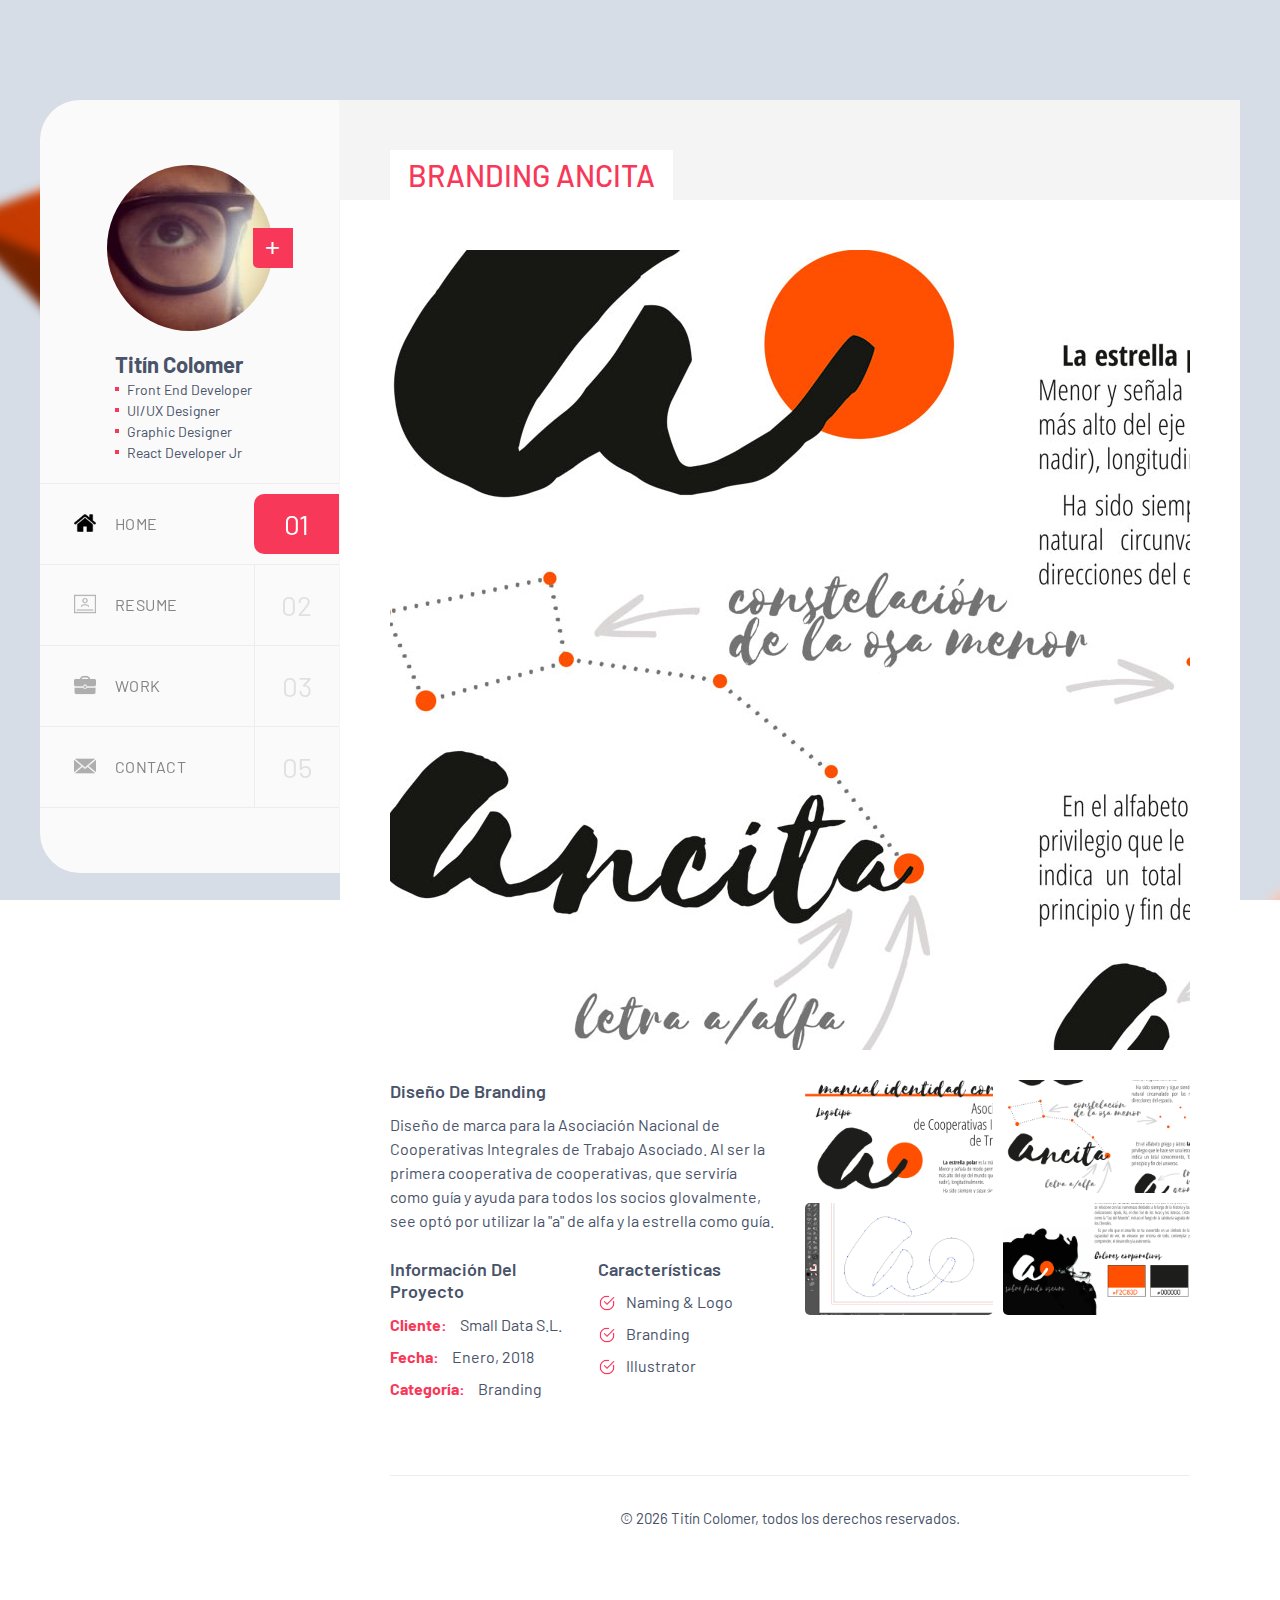
==== work-branding-ancita.html @ 467946c7 "nuevos trabajos con imagnes y su ficha" ====
<!DOCTYPE html>
<html lang="es">
<head>
<meta charset="utf-8">
<title>Titín Colomer - Branding Ancita</title>
<!-- Stylesheets -->
<link href="css/bootstrap.css" rel="stylesheet">
<link href="css/style.css" rel="stylesheet">
<link rel="shortcut icon" href="images/favicon.png" type="image/x-icon">
<link rel="icon" href="images/favicon.png" type="image/x-icon">
<!-- Responsive -->
<meta http-equiv="X-UA-Compatible" content="IE=edge">
<meta name="viewport" content="width=device-width, initial-scale=1.0, maximum-scale=1.0, user-scalable=0">
<link href="css/responsive.css" rel="stylesheet">
</head>

<body>

<div class="body-bg" style="background-image: url(images/background/body-bg.png);"></div>

<div class="page-wrapper">
  
    <!-- Preloader -->
    <div class="preloader"><div class="icon"></div></div>
  
   
    <!-- Site Container-->
    <div class="site-container">

        

        <div class="auto-container">
            <div class="mobile-header">
                <div class="inner">
                    <div class="logo-side">
                        <div class="image-box">
                            <div class="image"><img src="images/resource/titin-colomer.jpg" alt=""></div>
                        </div>
                        <div class="info">
                            <div class="name">Titín Colomer</div>
                            <div class="designation">Front end Developer</div>
                            <div class="designation">UI/UX Designer</div>
                            <div class="designation">Graphic Designer</div>
                            <div class="designation">React Developer Jr</div>
                        </div>
                    </div>
                    <div class="social-links">
                        <div class="social-btn"><i class="icon">+</i></div>
                        <ul class="links clearfix">
                            <li><a href="#"><span class="fab fa-facebook-square"></span></a></li>
                            <li><a href="#"><span class="fab fa-instagram"></span></a></li>
                            <li><a href="#"><span class="fab fa-twitter-square"></span></a></li>
                            <li><a href="#"><span class="fab fa-linkedin"></span></a></li>
                        </ul>
                    </div>
                    <div class="nav-toggler"><img src="images/icons/menu-icon.png" alt=""></div>
                </div>
            </div>
            <div class="site-content-container row clearfix">
                <!--Left Bar-->
                <div class="left-bar sticky-top col-xl-3 col-lg-4 col-md-12">
                    <div class="left-inner">
                        <div class="nav-toggler"><img src="images/icons/close-icon.png" alt=""></div>
                        <div class="left-upper">
                            <div class="image-box">
                                <div class="image"><img src="images/resource/titin-colomer.jpg" alt=""></div>
                                <div class="social-links">
                                    <div class="social-btn"><i class="icon">+</i></div>
                                    <ul class="links clearfix">
                                        <li><a href="#"><span class="fab fa-facebook-square"></span></a></li>
                                        <li><a href="#"><span class="fab fa-instagram"></span></a></li>
                                        <li><a href="#"><span class="fab fa-twitter-square"></span></a></li>
                                        <li><a href="#"><span class="fab fa-linkedin"></span></a></li>
                                    </ul>
                                </div>
                            </div>
                            <div class="info">
                                <div class="name">Titín Colomer</div>
                                <div class="designation"><i class="dot"></i> Front end Developer</div>
                                <div class="designation"><i class="dot"></i> UI/UX Designer</div>
                                <div class="designation"><i class="dot"></i> Graphic Designer</div>
                                <div class="designation"><i class="dot"></i> React Developer Jr</div>
                            </div>
                        </div>
                        <div class="left-lower">
                            <nav class="main-nav">
                                <ul class="navigation scroll-nav">
                                    <li class="home current"><a href="index.html#home-section">Home</a></li>
                                    <li class="resume"><a href="index.html#resume-section">Resume</a></li>
                                    <li class="work"><a href="index.html#work-section">Work</a></li>
                                   <!--<li class="stories"><a href="#stories-section">Stories</a></li>--> 
                                    <li class="contact"><a href="index.html#contact-section">Contact</a></li>
                                </ul>
                            </nav>
                        </div>
                    </div>
                </div>
                <!--Right Content-->
                <div class="right-content col-xl-9 col-lg-8 col-md-12">
                    <div class="right-inner">
                        <div class="page-title"><h1><span>Branding Ancita</span></h1></div>

                        <div class="content-container">
                            <div class="work-content">
                                
                                <div class="project-detail">
                                    <div class="big-image">
                                        <div class="image"><a href="images/resource/branding-ancita-0.jpg" class="lightbox-image" data-fancybox="gallery"><img src="images/resource/branding-ancita-800x800.jpg" alt=""></a></div>
                                    </div>
                                    <div class="row clearfix">
                                        <!--Text Col-->
                                        <div class="text-col col-xl-6 col-lg-12 col-md-12">
                                            <div class="inner">
                                                <h4>Diseño de Branding</h4>
                                                <div class="text">Diseño de marca para la Asociación Nacional de Cooperativas Integrales de Trabajo Asociado. Al ser la primera cooperativa de cooperativas, que serviría como guía y ayuda para todos los socios glovalmente, see optó por utilizar la "a" de alfa y la estrella como guía.</div>

                                                <div class="row clearfix">
                                                    <div class="info col-lg-6 col-md-6 col-sm-12">
                                                        <h4>Información del proyecto</h4>
                                                        <ul>
                                                            <li><strong>Cliente:</strong> Small Data S.L.</li>
                                                            <li><strong>Fecha:</strong> Enero, 2018</li>
                                                            <li><strong>Categoría:</strong> Branding</li>
                                                        </ul>
                                                    </div>
                                                    <div class="scope col-lg-6 col-md-6 col-sm-12">
                                                        <h4>Características</h4>
                                                        <ul>
                                                            <li>Naming & Logo</li>
                                                            <li>Branding</li>
                                                            <li>Illustrator</li>
                                                        </ul>
                                                    </div>
                                                </div>
                                                <!-- <div class="link-box"><a href="#" class="theme-btn btn-style-one"><span>Launch Project</span></a></div> -->
                                            </div>
                                        </div>

                                        <!--Image Col-->
                                        <div class="image-col col-xl-6 col-lg-12 col-md-12">
                                            <div class="inner">
                                                <div class="row clearfix">
                                                    <div class="image-block col-lg-6 col-md-6 col-sm-6">
                                                        <div class="image"><a href="images/resource/branding-ancita-1.jpg" class="lightbox-image" data-fancybox="gallery"><img src="images/resource/branding-ancita-1.jpg" alt=""></a></div>
                                                    </div>
                                                    <div class="image-block col-lg-6 col-md-6 col-sm-6">
                                                        <div class="image"><a href="images/resource/branding-ancita-2.jpg" class="lightbox-image" data-fancybox="gallery"><img src="images/resource/branding-ancita-2.jpg" alt=""></a></div>
                                                    </div>
                                                    <div class="image-block col-lg-6 col-md-6 col-sm-6">
                                                        <div class="image"><a href="images/resource/branding-ancita-3.jpg" class="lightbox-image" data-fancybox="gallery"><img src="images/resource/branding-ancita-3.jpg" alt=""></a></div>
                                                    </div>
                                                    <div class="image-block col-lg-6 col-md-6 col-sm-6">
                                                        <div class="image"><a href="images/resource/branding-ancita-4.jpg" class="lightbox-image" data-fancybox="gallery"><img src="images/resource/branding-ancita-4.jpg" alt=""></a></div>
                                                    </div>
                                                </div>
                                            </div>
                                        </div>
                                    </div>
                                </div>

                            </div>

                        </div>
                    </div>
                    <!--Copyright-->
                    <div class="site-footer">
                        <div class="copyright">&copy; <span class="anio"></span> Titín Colomer, todos los derechos reservados.</div>
                    </div>

                </div>

            </div>
        </div>
    </div>
    <!--End Site Container -->
    
    
</div>
<!--End pagewrapper-->

<!--Scroll to top-->
<div class="scroll-to-top scroll-to-target" data-target="html"><span class="fas fa-arrow-up"></span></div>

<script src="js/jquery.js"></script>
<script src="js/popper.min.js"></script>
<script src="js/bootstrap.min.js"></script>
<script src="js/jquery.fancybox.js"></script>
<script src="js/jquery.scrollTo.js"></script>
<script src="js/pagenav.js"></script>
<script src="js/wow.js"></script>
<script src="js/appear.js"></script>
<script src="js/custom-script.js"></script>
</body>
</html>
---- css/style.css ----
/* Graham Walker */

@import url('https://fonts.googleapis.com/css2?family=Barlow:ital,wght@0,100;0,200;0,300;0,400;0,500;0,600;0,700;0,800;0,900;1,100;1,200;1,300;1,400;1,500;1,600;1,700;1,800;1,900&display=swap');

/*
	font-family: 'Barlow', sans-serif;

*/

@import url('../css/font-awesome.css');
@import url('../css/simple-line-icons.css');
@import url('../css/animate.css');
@import url('../css/owl.css');
@import url('../css/jquery-ui.css');
@import url('../css/jquery.fancybox.min.css');


/*** 

====================================================================
	Reset
====================================================================

***/

* {
	margin:0px;
	padding:0px;
	border:none;
	outline:none;
}

/*** 

====================================================================
	Global Settings
====================================================================

 ***/

body {
	font-family: 'Barlow', sans-serif;
	font-size:16px;
	color:#495369;
	line-height:1.50em;
	font-weight:400;
	background:#ffffff;
	-webkit-font-smoothing: antialiased;
	-moz-font-smoothing: antialiased;
}

a{
	text-decoration:none;
	cursor:pointer;
	color:#f73859;
}

a:hover,
a:focus,
a:visited,
a:active,
button:active,
button:focus{
	text-decoration:none;
	outline:none;
}

h1,h2,h3,h4,h5,h6 {
	position:relative;
	font-family: 'Barlow', sans-serif;
	font-weight:600;
	margin:0 0 15px;
	background:none;
	line-height:1.25em;
}

h1{
	font-size: 30px;
}
h2{
	font-size: 24px;
}
h3{
	font-size: 20px;
}
h4{
	font-size: 18px;
}
h5{
	font-size: 16px;
}
h6{
	font-size: 14px;
}

input,button,select,textarea{
	font-family: 'Barlow', sans-serif;
}

textarea{
	overflow:hidden;
	resize: none;	
}

p{
	position:relative;
	margin-bottom:20px;	
}

.text{
	position:relative;
	line-height:1.50em;
	margin-bottom:0px;	
}

.strike-through{
	text-decoration:line-through;	
}

.auto-container{
	position:static;
	max-width:1240px;
	padding:0px 20px;
	margin:0 auto;
}

.page-wrapper{
	position:relative;
	margin:0 auto;
	width:100%;
	min-width:300px;
}

ul,li{
	list-style:none;
	padding:0px;
	margin:0px;	
}

.theme-btn{
	display:inline-block;
	-moz-transition:all 0.3s ease;
	-webkit-transition:all 0.3s ease;
	-ms-transition:all 0.3s ease;
	-o-transition:all 0.3s ease;
	transition:all 0.3s ease;
}

.centered{
	text-align:center;	
}

.btn-style-one{
	position:relative;
	display:inline-block;
	vertical-align: top;
	margin: 0;
	color: #FFFFFF;
	font-weight: 500;
	font-size: 16px;
	padding: 13px 25px;
	line-height: 24px;
	text-align: center;
	text-transform: uppercase;
	background: #f73859;
	letter-spacing: 0.03em;
	border-radius: 7px;
	overflow: hidden;
	-moz-transition:all 0.3s ease;
	-webkit-transition:all 0.3s ease;
	-ms-transition:all 0.3s ease;
	-o-transition:all 0.3s ease;
	transition:all 0.3s ease;
}

.btn-style-one:hover{
	color: #FFFFFF;
	background: #495369;
}

.btn-style-two{
	position:relative;
	display:inline-block;
	vertical-align: top;
	margin: 0;
	line-height: 24px;
	padding: 9px 35px 11px;
	color: #f73859;
	font-weight: 500;
	font-size: 18px;
	text-align: center;
	text-transform: capitalize;
	background: #ffffff;
	border-radius: 5px;
	-moz-transition:all 0.3s ease;
	-webkit-transition:all 0.3s ease;
	-ms-transition:all 0.3s ease;
	-o-transition:all 0.3s ease;
	transition:all 0.3s ease;
}

.btn-style-two span{
	position: relative;
	display: block;
	z-index: 1;
}

.btn-style-two:hover{
	color: #ffffff;
	background: #101010;
}

.theme_color{
	color:#f73859;	
}

.light-font{
	font-weight:300;	
}

.regular-font{
	font-weight:400;	
}

.semibold-font{
	font-weight:600;	
}

.bold-font{
	font-weight:700;	
}

.ex-bold-font{
	font-weight:800;	
}

.heavy-font{
	font-weight:900;
}

.no-bg{
	background:none;	
}

.text-uppercase{
	text-transform:uppercase;	
}

.preloader{ 
	position:fixed; 
	left:0px; 
	top:0px; 
	width:100%; 
	height:100%; 
	z-index:999999; 
	background-color:#ffffff; 
	background-position:center center; 
	background-repeat:no-repeat; 
	background-image:url(../images/icons/preloader.svg);
}

img{
	display:inline-block;
	max-width:100%;
	height:auto;	
}

/*** 

====================================================================
	Scroll To Top style
====================================================================

***/

.scroll-to-top{
	position:fixed;
	bottom:20px;
	right:20px;
	width:44px;
	height:52px;
	color:#ffffff;
	font-size:15px;
	text-transform:uppercase;
	line-height:52px;
	text-align:center;
	z-index:100;
	cursor:pointer;
	border-radius:4px;
	background:#f73859;
	display:none;
	-webkit-transition:all 300ms ease;
	-ms-transition:all 300ms ease;
	-o-transition:all 300ms ease;
	-moz-transition:all 300ms ease;
	transition:all 300ms ease;		
}

.scroll-to-top:hover{
	background: #495369;
	color:#ffffff;
}

/*** 

====================================================================
	Default Form Style
====================================================================

***/

form{
	position:relative;
}

form .form-group{
	position:relative;
	margin-bottom:20px;
}

form .row .form-group{
	margin-bottom:30px;
}

form .form-group .field-inner{
	position: relative;
	display: block;
}

form input[type="text"],
form input[type="password"],
form input[type="tel"],
form input[type="email"],
form input[type="url"],
form input[type="search"],
form input[type="file"],
form textarea,
form select{
	position:relative;
	display:block;
	width:100%;
	color:#101010;
	line-height:30px;
	padding:13px 24px;
	height:58px;
	font-size:16px;
	font-weight: 400;
	background:#ffffff;
	margin:0px;
	border-radius: 7px;
	border:1px solid #eeedf2;
	-webkit-transition:all 300ms ease;
	-ms-transition:all 300ms ease;
	-o-transition:all 300ms ease;
	-moz-transition:all 300ms ease;
	transition:all 300ms ease;
}

form input[type="file"]{
	cursor: pointer;
	height: 58px;
}

form select{
	-webkit-appearance:none;
	-ms-appearance:none;
	-moz-appearance:none;
	appearance:none;
	cursor: pointer;
	background: #ffffff url(../images/icons/icon-select.png) right center no-repeat;
}

form select option{
	text-indent: 24px;
	cursor: pointer;
}

form input[type="text"]:focus,
form input[type="password"]:focus,
form input[type="tel"]:focus,
form input[type="email"]:focus,
form input[type="search"]:focus,
form input[type="file"]:focus,
form select:focus,
form textarea:focus{
	border-color:#f73859;
}

form textarea{
	height:140px;
	resize:none;
}

form button,
form input[type="submit"],
form .theme-btn{
	position:relative;
	display:inline-block;
	margin: 0;
}

form button:hover,
form input[type="submit"]:hover,
form .theme-btn:hover{
	
}

form .radio-block{
    position: relative;
    display: inline-block;
	vertical-align: top;
	min-width: 280px;
    margin-right: 10px;
}

form .radio-block input{
    position: absolute;
    left: 0;
    top: 5px;
    padding: 0;
    cursor: pointer;
}

form .radio-block label{
    position: relative;
    display: block;
    padding-left: 20px;
    line-height: 24px;
    font-size: 14px;
    font-weight: 400;
    text-transform: capitalize;
    cursor: pointer;
}

form .check-block{
    position: relative;
    display: inline-block;
	vertical-align: top;
    margin-right: 30px;
}

form .check-block input{
    position: absolute;
    left: 0;
    top: 6px;
    padding: 0;
    cursor: pointer;
}

form .check-block label{
    position: relative;
    display: block;
    padding-left: 20px;
    line-height: 24px;
    font-size: 15px;
    font-weight: 400;
    color: #5b5b5b;
    text-transform: capitalize;
    cursor: pointer;
}

/*** 

====================================================================
	Site Container
====================================================================

***/

.body-bg{
	position: fixed;
	left: 0;
	top: 0;
	width: 100%;
	height: 100%;
	min-height: 100%;
	background-color: #d6dde6;
	background-position: center 100px;
	background-size: cover;
	background-attachment: scroll;
	background-repeat: no-repeat;
}

.weekend-mode .body-bg{
	background-position: center bottom;
}

.site-container{
	position: relative;
	display: block;
	margin: 200px 0;
}

.site-content-container{
	position: relative;
	display: block;
	margin: 0 0;
	margin-left: 300px;
	z-index: 99;
}

.mode-switch{
	position: fixed;
	top: 0px;
	left: -80px;
	width: 100%;
	padding: 0 200px 0 0;
	-ms-transform: rotate(-90deg);
	transform: rotate(-90deg);
	-ms-transform-origin: right top;
    transform-origin: right top;
	z-index: 10;
}

.mode-switch .switcher:before{
	content: '';
	position: absolute;
	right: 100%;
	top: 24.5px;
	border-top: 1px solid #eeedf2;
	width: 1000px;
}

.weekend-mode .mode-switch .switcher:before{
	border-top-color: rgba(255,255,255,0.20);
}

.mode-switch .switcher:after{
	content: '';
	position: absolute;
	left: 100%;
	top: 24.5px;
	border-top: 1px solid #eeedf2;
	width: 200px;
}

.weekend-mode .mode-switch .switcher:after{
	border-top-color: rgba(255,255,255,0.20);
}

.mode-switch .switcher{
	position: relative;
	float: right;
	width: 300px;
	height: 50px;
}

.mode-switch .switcher .left-text{
	position: relative;
	float: left;
	width: 175px;
	color: #495369;
	font-weight: 500;
	font-size: 18px;
	line-height: 30px;
	text-align: center;
	letter-spacing: 0.03em;
	padding: 10px 10px;
}

.weekend-mode .mode-switch .switcher .left-text{
	color: #ffffff;
}

.mode-switch .switcher .switch-btn{
	position: relative;
	float: right;
	width: 125px;
}

.mode-switch .switcher .switch-btn a{
	position: absolute;
	left: 0;
	top: 0;
	width: 100%;
	height: 100%;
	z-index: 1;
}

.mode-switch .switcher .switch-btn .btn-inner{
	position: relative;
	display: block;
	line-height: 30px;
	padding: 5px 0px;
	border: 5px solid #ffffff;
	border-radius: 25px;
	padding-left: 40px;
	background: #ffffff;
	box-shadow: 0 0 7px 0px rgba(0,0,0,0.15) inset;
}

.weekend-mode .mode-switch .switcher .switch-btn .btn-inner{
	border: 5px solid #adacab;
	padding-left: 5px;
	padding-right: 40px;
	background: #f73859;
}

.mode-switch .switcher .switch-btn .circle{
	position: absolute;
	display: block;
	left: 2px;
	top: 2px;
	width: 36px;
	height: 36px;
	background: #d9d9d9;
	border: 6px solid #ffffff;
	border-radius: 20px;
	box-shadow: 0 0 7px 0px rgba(0,0,0,0.15);
}

.weekend-mode .mode-switch .switcher .switch-btn .circle{
	left: auto;
	right: 2px;
}

.mode-switch .switcher .switch-btn .txt{
	position: relative;
	display: block;
	width: 70px;
	text-align: center;
	right: 0;
	top: 0;
	color: #d4d4d4;
	font-weight: 600;
	font-size: 22px;
	text-transform: uppercase;
	color: #d4d4d4;
}

.weekend-mode .mode-switch .switcher .switch-btn .txt{
	color: #FFFFFF;
}

/*** 

====================================================================
    Mobile Header
====================================================================

***/

.mobile-header{
	position: relative;
	display: none;
}

.mobile-header .inner{
	position: relative;
	display: block;
	max-width: 992px;
	margin: 0 auto;
	background: #fafafa;
	padding: 50px 30px 30px;
    border-radius: 20px 20px 0 0;
	text-align: center;
}

.grey-left-bar .mobile-header .inner{
	background: #757575;
}

.mobile-header .inner .image-box{
	position: relative;
	max-width: 166px;
	margin: 0 auto 20px;
}

.mobile-header .inner .image{
	position: relative;
	display: block;
	border-radius: 50%;
	margin-bottom: 20px;
}

.mobile-header .inner .image img{
	position: relative;
	display: block;
	width: 100%;
	border-radius: 50%;
}

.mobile-header .inner .info{
	position: relative;
}

.mobile-header .inner .info .name{
	position: relative;
	color: #495369;
	font-size: 22px;
	font-weight: 700;
	text-transform: capitalize;
	line-height: 1.25em;
}

.grey-left-bar .mobile-header .inner .info .name{
	color: rgba(255,255,255,1);
}

.mobile-header .inner .info .designation{
	position: relative;
	color: #495369;
	font-size: 14px;
	font-weight: 400;
	text-transform: capitalize;
	line-height: 1.50em;
}

.grey-left-bar .mobile-header .inner .info .designation{
	color: rgba(255,255,255,0.60);
}

.left-bar .mobile-header .inner .info .designation .dot{
	position: relative;
	top: -2px;
	display: inline-block;
	vertical-align: middle;
	width: 4px;
	height: 4px;
	background: #f73859;
	margin-right: 5px;
}

.mobile-header .social-links{
	position: absolute;
	left: 20px;
	top: 20px;
	z-index: 10;
}

.mobile-header .social-links .social-btn{
	position: relative;
	width: 40px;
	height: 40px;
	line-height: 39px;
	text-align: center;
	background: #f73859;
	cursor: pointer;
	border-radius: 5px 5px 0 0;
}

.mobile-header .social-links .social-btn .icon{
	position: relative;
	display: block;
	top: -2px;
	font-size: 30px;
	color: #ffffff;
	font-style: normal;
}

.mobile-header .social-links .links{
	position: absolute;
	left: 0px;
	top: 40px;
	height: auto;
	border: 3px solid #f73859;
	border-top: 0;
	background: #ffffff;
	border-radius: 0 0 5px 5px;
	opacity: 0;
	visibility: hidden;
	-moz-transition:all 0.3s ease;
	-webkit-transition:all 0.3s ease;
	-ms-transition:all 0.3s ease;
	-o-transition:all 0.3s ease;
	transition:all 0.3s ease;
}

.mobile-header .social-links:hover .links{
	opacity: 1;
	visibility: visible;
}

.mobile-header .social-links .links li{
	position: relative;
	border-bottom: 1px solid #eeedf2;
}

.mobile-header .social-links .links li:last-child{
	border: none;
}

.mobile-header .social-links .links li a{
	position: relative;
	display: block;
	width: 34px;
	height: 34px;
	line-height: 34px;
	text-align: center;
	color: #4b556b;
	-moz-transition:all 0.3s ease;
	-webkit-transition:all 0.3s ease;
	-ms-transition:all 0.3s ease;
	-o-transition:all 0.3s ease;
	transition:all 0.3s ease;
}

.mobile-header .social-links .links li a:hover{
	color: #f73859;
}

.mobile-header .nav-toggler{
	position: absolute;
	right: 25px;
	top: 30px;
	text-align: center;
	cursor: pointer;
	border-radius: 5px;
	z-index: 10;
}

.mobile-header .nav-toggler img{
	position: relative;
	max-height: 24px;
}

/*** 

====================================================================
    Left Bar
====================================================================

***/

.site-container .left-bar{
	float: left;
	padding: 0 0;
	margin-left: -300px;
	width: 300px;
	-ms-flex: 0 0 300px;
	flex: 0 0 300px;
	max-width: 300px;
	border-right: 1px solid #f6f6f6;
}

.left-bar .left-inner{
	position: relative;
	display: block;
	min-height: 300px;
	background: #fafafa;
	border-radius: 40px 0 0 40px;
}

.grey-left-bar .left-bar .left-inner{
	background: #757575;
}

.left-bar .left-inner .nav-toggler{
	position: absolute;
	right: 30px;
	top: 30px;
	cursor: pointer;
	display: none;
	z-index: 10;
}

.left-bar .left-inner .nav-toggler img{
	height: 20px;
}

.grey-left-bar .left-bar .left-inner .nav-toggler img{
	-webkit-filter:  invert(100%);
}

.left-bar .left-upper{
	position: relative;
	display: block;
	padding: 65px 20px 20px;
}

.left-bar .left-upper .image-box{
	position: relative;
	max-width: 166px;
	margin: 0 auto 20px;
}

.left-bar .left-upper .image{
	position: relative;
	display: block;
	border-radius: 50%;
	margin-bottom: 20px;
}

.left-bar .left-upper .image img{
	position: relative;
	display: block;
	width: 100%;
	border-radius: 50%;
}

.left-bar .left-upper .social-links{
	position: absolute;
	right: -20px;
	top: 63px;
	z-index: 5;
	padding-top:0px !important;
}

.left-bar .social-links .social-btn{
	position: relative;
	width: 40px;
	height: 40px;
	line-height: 39px;
	text-align: center;
	background: #f73859;
	cursor: pointer;
	border-radius: 0 0 0 5px;
}

.left-bar .social-links .social-btn .icon{
	position: relative;
	display: block;
	top: -2px;
	font-size: 30px;
	color: #ffffff;
	font-style: normal;
}

.left-bar .social-links .links{
	position: absolute;
	left: 40px;
	top: 0;
	width: 143px;
	height: 40px;
	border: 3px solid #f73859;
	border-left: 0;
	background: #ffffff;
	border-radius: 0 5px 0 0;
	opacity: 0;
	visibility: hidden;
	-moz-transition:all 0.3s ease;
	-webkit-transition:all 0.3s ease;
	-ms-transition:all 0.3s ease;
	-o-transition:all 0.3s ease;
	transition:all 0.3s ease;
}

.left-bar .social-links:hover .links{
	opacity: 1;
	visibility: visible;
}

.left-bar .social-links .links li{
	position: relative;
	float: left;
	border-right: 1px solid #eeedf2;
}

.left-bar .social-links .links li:last-child{
	border: none;
}

.left-bar .social-links .links li a{
	position: relative;
	display: block;
	width: 34px;
	height: 34px;
	line-height: 34px;
	text-align: center;
	color: #4b556b;
	-moz-transition:all 0.3s ease;
	-webkit-transition:all 0.3s ease;
	-ms-transition:all 0.3s ease;
	-o-transition:all 0.3s ease;
	transition:all 0.3s ease;
}

.left-bar .social-links .links li a:hover{
	color: #f73859;
}

.left-bar .left-upper .info{
	position: relative;
	padding-left: 55px;
}

.left-bar .left-upper .info .name{
	position: relative;
	color: #495369;
	font-size: 22px;
	font-weight: 700;
	text-transform: capitalize;
	line-height: 1.25em;
}

.grey-left-bar .left-bar .left-upper .info .name{
	color: rgba(255,255,255,1);
}

.left-bar .left-upper .info .designation{
	position: relative;
	color: #495369;
	font-size: 14px;
	font-weight: 400;
	text-transform: capitalize;
	line-height: 1.50em;
}

.grey-left-bar .left-bar .left-upper .info .designation{
	color: rgba(255,255,255,0.60);
}

.left-bar .left-upper .info .designation .dot{
	position: relative;
	top: -2px;
	display: inline-block;
	vertical-align: middle;
	width: 4px;
	height: 4px;
	background: #f73859;
	margin-right: 5px;
}

.left-bar .left-lower{
	position: relative;
	display: block;
	padding-bottom: 65px;
}

.left-bar .main-nav{
	position: relative;
}

.main-nav .navigation{
	position: relative;
	border-top: 1px solid rgba(0,0,0,0.05);
}

.grey-left-bar .main-nav .navigation{
	border-top-color: rgba(255,255,255,0.07);
}

.main-nav .navigation li{
	position: relative;
	border-bottom: 1px solid rgba(0,0,0,0.05);
}

.grey-left-bar .main-nav .navigation li{
	border-bottom-color: rgba(255,255,255,0.07);
}

.main-nav .navigation li a{
	position: relative;
	display: block;
	line-height: 30px;
	color: #828385;
	font-size: 16px;
	text-transform: uppercase;
	letter-spacing: 0.03em;
	padding: 25px 90px 25px 75px;
}

.grey-left-bar .main-nav .navigation li a{
	color: rgba(255,255,255,1);
}

.main-nav .navigation li a:before{
	content: '';
	position: absolute;
	left: 30px;
	top: 24px;
	width: 30px;
	height: 30px;
	line-height: 30px;
	background: url('../images/resource/icons/home.png') center center no-repeat;
	background-size: auto 22px;
	opacity: 0.30;
	-moz-transition:all 0.3s ease;
	-webkit-transition:all 0.3s ease;
	-ms-transition:all 0.3s ease;
	-o-transition:all 0.3s ease;
	transition:all 0.3s ease;
}

.grey-left-bar .main-nav .navigation li a:before{
	background-image: url('../images/resource/icons/white/home.png');
}

.main-nav .navigation li.home a:before{
	background-image: url('../images/resource/icons/home.png');
	background-size: auto 22px;
}

.grey-left-bar .main-nav .navigation li.home a:before{
	background-image: url('../images/resource/icons/white/home.png');
	background-size: auto 22px;
}

.main-nav .navigation li.resume a:before{
	background-image: url('../images/resource/icons/cv-5.png');
	background-size: auto 22px;
}

.grey-left-bar .main-nav .navigation li.resume a:before{
	background-image: url('../images/resource/icons/white/cv-5.png');
	background-size: auto 22px;
}

.main-nav .navigation li.work a:before{
	background-image: url('../images/resource/icons/work-2.png');
	background-size: auto 22px;
}

.grey-left-bar .main-nav .navigation li.work a:before{
	background-image: url('../images/resource/icons/white/work-2.png');
	background-size: auto 22px;
}

.main-nav .navigation li.stories a:before{
	background-image: url('../images/resource/icons/comment-1.png');
	background-size: auto 22px;
	top: 26px;
}

.grey-left-bar .main-nav .navigation li.stories a:before{
	background-image: url('../images/resource/icons/white/comment-1.png');
	background-size: auto 22px;
	top: 26px;
}

.main-nav .navigation li.contact a:before{
	background-image: url('../images/resource/icons/email-1.png');
	background-size: auto 22px;
}

.grey-left-bar .main-nav .navigation li.contact a:before{
	background-image: url('../images/resource/icons/white/email-1.png');
	background-size: auto 22px;
}

.main-nav .navigation li:hover > a:before,
.main-nav .navigation li.current > a:before{
	opacity: 1;
}

.main-nav .navigation li a:after{
	content: '01';
	position: absolute;
	right: 0px;
	top: 0;
	bottom: 0;
	width: 85px;
	font-size: 28px;
	line-height: 40px;
	padding: 20px 10px;
	border-left: 1px solid rgba(0,0,0,0.05);
	text-align: center;
	color: rgba(0,0,0,0.10);
	-moz-transition:all 0.3s ease;
	-webkit-transition:all 0.3s ease;
	-ms-transition:all 0.3s ease;
	-o-transition:all 0.3s ease;
	transition:all 0.3s ease;
}

.grey-left-bar .main-nav .navigation li a:after{
	color: rgba(255,255,255,0.15);
	border-left-color: rgba(255,255,255,0.07);
}

.main-nav .navigation li.home a:after{
	content: '01';
}

.main-nav .navigation li.resume a:after{
	content: '02';
}

.main-nav .navigation li.work a:after{
	content: '03';
}

.main-nav .navigation li.stories a:after{
	content: '04';
}

.main-nav .navigation li.contact a:after{
	content: '05';
}

.main-nav .navigation li:hover > a:after,
.main-nav .navigation li.current > a:after{
	top: 10px;
	bottom: 10px;
	padding: 10px 10px;
	border-left-color: rgba(0,0,0,0.0);
	color: #ffffff;
	background: #f73859;
	border-radius: 10px 0 0 10px;
}



/*** 

====================================================================
    Right Content
====================================================================

***/

.site-container .right-content{
	position: relative;
	float: left;
	width: 100%;
	padding: 0 0 80px;
	min-height: 790px;
	background: #ffffff;
	-ms-flex: 0 0 100%;
    flex: 0 0 100%;
    max-width: 100%;
}

.right-content .right-inner{
	position: relative;
	display: block;
}

.right-content .content-container{
	position: relative;
	display: block;
	padding: 50px 50px 0px;
}

.site-container .page-title{
	position: relative;
	padding: 50px 50px 0;
	background: #f4f4f4;
}

.site-container .page-title.sec-title{
	padding: 20px 20px;
	margin: 20px 0 50px;
}

.site-container .page-title h1{
	font-weight: 500;
	text-transform: uppercase;
	margin-bottom: 0;
}

.site-container .page-title.sec-title h1{
	font-size: 24px;
}

.site-container .page-title h1 span{
	position: relative;
	display: inline-block;
	vertical-align: top;
	background: #ffffff;
	padding: 4px 18px;
	line-height: 42px;
	color: #f73859;
}

.home-content{
	position: relative;
	padding-bottom: 20px;
}

.right-content .download-cv{
	position: absolute;
	right: -50px;
	top: 52px;
	width: 186px;
}

.right-content .download-cv .theme-btn{
	position: relative;
	display: block;
	padding: 10px 10px 10px 60px;
	line-height: 30px;
	text-align: center;
	background: #f4f4f4;
	color: #495369;
	text-transform: uppercase;
	font-weight: 500;
	font-size: 13px;
	border-radius: 7px 0 0 7px;
}

.right-content .download-cv .theme-btn:hover{
	background: #f73859;
	color: #ffffff;
}

.right-content .download-cv .theme-btn .icon{
	position: absolute;
	display: block;
	left: 0;
	top: 0;
	width: 50px;
	height: 50px;
	line-height: 50px;
	text-align: center;
	background: #f73859;
	border-right: 1px solid rgba(255,255,255,0.50);
	color: #ffffff;
	border-radius: 7px 0 0 7px;
}

.right-content .download-cv .theme-btn .icon img{
	position: relative;
	top: -1px;
	height: 24px;
}

.right-content .welcome{
	position: relative;
	max-width: 520px;
	margin-bottom: 40px;
}

.right-content .welcome h4{
	position: relative;
	text-transform: uppercase;
	margin-bottom: 10px;
}

/*** 

====================================================================
    About Me
====================================================================

***/

.about-me{
	position: relative;
}

.skills-column{
	position: relative;
	margin-bottom: 32px;
}

.skills-column h4{
	text-transform: uppercase;
	font-weight: 600;
}

.skills .skill-block{
	position:relative;
	display:block;
	padding: 10px 10px;
	background: #e9e9e9;
	margin-bottom: 18px;
	border-radius: 10px;
}

.skill-block .skill-block-inner{
	position: relative;
	background: #fafafa;
	border-radius: 7px;
	padding: 15px 20px 20px;
}

.skill-block .skill-title{
	position: relative;
	display: block;
	font-size: 13px;
	text-transform: uppercase;
	font-weight: 500;
	margin-bottom:8px;
	line-height: 14px;
}

.skills .skill-block .bar{
	position:relative;
	width:100%;
	height:8px;
	background:#e9e9e9;
}

.skills .skill-block .bar-inner{
	position:relative;
	display:block;
	width:0px;
	height:8px;
	background:#f73859;
	-webkit-transition:all 2000ms ease;
	-ms-transition:all 2000ms ease;
	-o-transition:all 2000ms ease;
	-moz-transition:all 2000ms ease;
	transition:all 2000ms ease;	
}

.skills .skill-block .count-box{
	position:absolute;
	right:0px;
	margin-right:-15px;
	top:-12px;
	width:50px;
	height:30px;
	background:#ffffff;
	color:#f73859;
	line-height:30px;
	font-size:14px;
	font-weight:500;
	border-radius:5px;
	text-align:center;
	opacity:0;
	-webkit-transition:all 500ms ease;
	-ms-transition:all 500ms ease;
	-o-transition:all 500ms ease;
	-moz-transition:all 500ms ease;
	transition:all 500ms ease;	
}

.skills .skill-block .bar-inner.counted .count-box{
	opacity:1;	
}

.expertise-column{
	position: relative;
	margin-bottom: 30px;
}

.expertise-column h4{
	text-transform: uppercase;
	font-weight: 600;
}

.expertise-column ul{
	position: relative;
}

.expertise-column ul li{
	position: relative;
	line-height: 24px;
	padding-left: 28px;
	margin-bottom: 10px;
}

.expertise-column ul li:before{
	content: '';
	position: absolute;
	left: 0px;
	top: 1px;
	width: 20px;
	height: 24px;
	background: url('../images/resource/icons/pink/check-2.png') left center no-repeat;
	background-size: auto 18px;
	opacity: 1;
	-moz-transition:all 0.3s ease;
	-webkit-transition:all 0.3s ease;
	-ms-transition:all 0.3s ease;
	-o-transition:all 0.3s ease;
	transition:all 0.3s ease;
}

.features{
	position: relative;
	margin-bottom: 14px;
}

.feature-block{
	position: relative;
	margin-bottom: 30px;
}

.feature-block .inner-box{
	position: relative;
	display: block;
	min-height: 100%;
	border: 1px solid #eeedf2;
	padding: 30px 15px;
	text-align: center;
	transition: all 500ms ease;
    -moz-transition: all 500ms ease;
    -webkit-transition: all 500ms ease;
    -ms-transition: all 500ms ease;
    -o-transition: all 500ms ease;
}

.feature-block .inner-box:hover{
	border-color:#f73859;
}

.feature-block .inner-box:before{
	content: '';
	position: absolute;
	right: -1px;
	top: -1px;
	border: 6px solid rgba(0,0,0,0);
	border-top: 6px solid #f73859;
	border-right: 6px solid #f73859;
}

.feature-block .inner-box:hover .icon-box{
	-webkit-transform: scale(-1) rotate(180deg);
    -moz-transform: scale(-1) rotate(180deg);
    -ms-transform: scale(-1) rotate(180deg);
    -o-transform: scale(-1) rotate(180deg);
    transform: scale(-1) rotate(180deg);
}

.feature-block .icon-box{
	position: relative;
	display: block;
	line-height: 40px;
	margin-bottom: 20px;
	transition: all 500ms ease;
    -moz-transition: all 500ms ease;
    -webkit-transition: all 500ms ease;
    -ms-transition: all 500ms ease;
    -o-transition: all 500ms ease;
}

.feature-block .icon-box img{
	position: relative;
	max-height: 42px;
}

.feature-block h5{
	position: relative;
	color: #f73859;
	line-height: 1.1em;
	margin-bottom: 10px;
}

.feature-block .text{
	position: relative;
	line-height: 1.4em;
}

.languages{
	position: relative;
	background: url('../images/background/bg-map.png') center top no-repeat;
}

.languages h4{
	text-transform: uppercase;
	font-weight: 600;
	margin-bottom: 20px;
}

.language-block{
	position: relative;
	margin-bottom: 50px;
}

.language-block .inner-box{
	position: relative;
	padding-left: 230px;
	padding-top: 70px;
	min-height: 200px;
}

.language-block .graph-outer{
	position: absolute;
	left: 0;
	top: 0;
	width: 200px;
	height: 200px;
	display: inline-block;
	text-align: center;
	background: #fafafa;
	border-radius: 50%;
}

.language-block .graph-outer .count-box{
    position: absolute;
    left: 50%;
    margin-left: -40px;
    top: 50%;
    margin-top: -40px;
    width: 80px;
    height: 80px;
    padding: 20px 10px;
    font-size: 20px;
    color: #495369;
    font-weight: 500;
    line-height: 40px;
    background: #ffffff;
    border-radius: 50%;
    box-shadow: 0 0 5px 0 rgba(0,0,0,0.10);
}

.language-block .text{
	position: relative;	
	font-size: 17px;
	line-height: 30px;
	text-transform: uppercase;
	font-weight: 400;
}

/*** 

====================================================================
    Testimonials
====================================================================

***/

.testimonials{
  position: relative;
  padding: 50px 20px;
  margin-bottom: 10px;
  background: #fafafa;
}

.testimonials .carousel-box{
  position: relative;
  display: block;
  max-width: 600px;
  margin: 0 auto;
}

.testimonials .content-box{
  position: relative;
  display: block;
  text-align: center;
}

.testimonials .image-box{
	position: relative;
	max-width: 116px;
	margin: 0 auto 55px;
}

.testimonials .image-box .image{
	position: relative;
	display: block;
	border: 5px solid #ffffff;
	border-radius: 50%;
    box-shadow: 0 0 5px 0 rgba(0,0,0,0.15);
}

.testimonials .image-box .image img{
	position: relative;
	display: block;
	width: 100%;
	border-radius: 50%;
}

.testimonials .image-box .image:before{
	content: '';
	position: absolute;
	left: 50%;
	margin-left: -32px;
	bottom: -21px;
	width: 64px;
	border-bottom: 3px solid #f73859;
}

.testimonials .image-box .image:after{
	content: '';
	position: absolute;
	left: 50%;
	margin-left: -7px;
	bottom: -35px;
	border: 7px solid rgba(0,0,0,0);
	border-top: 7px solid #f73859;
}

.testimonials .content-box .text{
  position: relative;
  display: block;
  line-height: 1.50em;
  font-size: 16px;
}

.testimonials .content-box .info{
  position: relative;
  display: block;
  color: #495369;
  text-transform: uppercase;
  line-height: 24px;
  font-weight: 500;
  font-size: 15px;
  margin-top: 20px;
}

.testimonials .owl-theme .owl-nav{
  display: none;
}

.testimonials .owl-theme .owl-dots{
    position: relative;
    padding-top: 20px;
    text-align: center;
}

.testimonials .owl-theme .owl-dots .owl-dot{
    position: relative;
    display: inline-block;
    margin: 0 5px;
}

.testimonials .owl-theme .owl-dots .owl-dot span{
    position: relative;
    display: block;
    background: #e7ebf1;
    width: 28px;
    height: 6px;
	transition: all 500ms ease;
    -moz-transition: all 500ms ease;
    -webkit-transition: all 500ms ease;
    -ms-transition: all 500ms ease;
    -o-transition: all 500ms ease;
}

.testimonials .owl-theme .owl-dots .owl-dot:hover span,
.testimonials .owl-theme .owl-dots .owl-dot.active span{
    background: #f73859;
}


/*** 

====================================================================
    Site Footer
====================================================================

***/

.site-footer{
  position: absolute;
  bottom: 0;
  width: 100%;
  min-height: 81px;
  padding: 0px 50px 0;
}

.site-footer .copyright{
	position: relative;
	display: block;
  	padding: 30px 0px 0;
	line-height: 25px;
	font-size: 15px;
	text-align: center;
	border-top: 1px solid rgba(0,0,0,0.07);
}

/*** 

====================================================================
    Contact Page
====================================================================

***/

.contact-content{
	position: relative;
}

.contact-content .upper-text{
	position: relative;
	margin-bottom: 30px;
}

.contact-content .upper-text h4{
	position: relative;
	text-transform: uppercase;
	margin-bottom: 3px;
}

.contact-content .info-box{
	position: relative;
}

.contact-content .info-box .info-block{
	position: relative;
	text-align: center;
	margin-bottom: 30px;
}

.contact-content .info-box .info-block .inner-box{
	position: relative;
	display: block;
	padding: 30px 20px;
	min-height: 100%;
	border: 1px solid #eeedf2;
	border-radius: 7px;
	-moz-transition:all 0.5s ease;
	-webkit-transition:all 0.5s ease;
	-ms-transition:all 0.5s ease;
	-o-transition:all 0.5s ease;
	transition:all 0.5s ease;
}

.contact-content .info-box .info-block .inner-box:hover{
	border-color: #f73859;
}

.contact-content .info-block .icon{
	position: relative;
	display: block;
	font-size: 18px;
	color: #f73859;
	line-height: 24px;
	margin-bottom: 5px;
	-moz-transition:all 0.5s ease;
	-webkit-transition:all 0.5s ease;
	-ms-transition:all 0.5s ease;
	-o-transition:all 0.5s ease;
	transition:all 0.5s ease;
}

.contact-content .info-block:hover .icon{
	transform:rotateY(180deg);
}

.contact-content .info-block a{
	display: inline-block;
	vertical-align: middle;
	color: #495369;
}

.contact-content .info-block a:hover{
	color: #f73859;
}

.contact-content .form-box{
	position: relative;
}

.contact-content .form-box h4{
	position: relative;
	text-transform: uppercase;
	margin-bottom: 12px;
}

.contact-form{
	position: relative;
	margin-bottom: 20px;
}

.contact-form form .form-group{
	position: relative;
	margin-bottom: 24px;
}

.contact-form form .form-group input,
.contact-form form .form-group select{
	padding-left: 82px;
}

.contact-form form .form-group .field-label{
	position: absolute;
	left: 0px;
	top: 0;
	width: 58px;
	height: 58px;
	border-right: 1px solid #eeedf2;
	line-height: 30px;
	padding: 15px 0;
	text-align: center;
	z-index: 1;
}

.contact-form form .theme-btn{
	display: block;
	width: 100%;
	padding: 15px 25px;
	line-height: 30px;
}
a.link{color: #f73859;}

/*** 

====================================================================
    Weekend Mode
====================================================================

***/

.weekend-mode .site-content-container{
	margin-left: 0;
}

.weekend-mode .weekend-content{
	position: relative;
	margin: 0 0;
	border: 10px solid #ffffff;
	background: #ffffff;
	border-radius: 40px 0 0 50px;
}

.weekend-mode .weekend-content .image-column{
	position: relative;
	padding: 0 0;
	border-radius: 35px 0 0 35px;
	order: 0;
}

.weekend-mode .weekend-content .image-column .inner{
	position: relative;
	display: block;
	min-height: 100%;
}

.weekend-mode .weekend-content .image-column .image-layer{
	position: absolute;
	left: 0;
	top: 0;
	width: 100%;
	height: 100%;
	background-position: center top;
	background-size: cover;
	background-repeat: no-repeat;
	border-radius: 35px 0 0 35px;
}

.weekend-mode .weekend-content .image-column .image{
	position: relative;
	display: none;
}

.weekend-mode .weekend-content .image-column .image img{
	position: relative;
	display: block;
	width: 100%;
	border-radius: 35px 0 0 35px;
}

.weekend-mode .weekend-content .text-column{
	position: relative;
	padding: 0 0;
	background: #ffffff;
	order: 12;
}

.weekend-mode .weekend-content .text-column .inner{
	position: relative;
	display: block;
	padding: 40px 20px 120px 50px;
	min-height: 100%;
}

.weekend-mode .weekend-content h3{
	font-size: 22px;
	margin-bottom: 20px;
}

.weekend-mode .weekend-content .text p{
	margin-bottom: 24px;
}

/*** 

====================================================================
	Portfolio Section
====================================================================

***/

.portfolio-section{
	position:relative;
	padding-bottom: 0;
}

.mixitup-gallery .filters{
	position: relative;
	margin-bottom:10px;
}

.mixitup-gallery .filters .filter-tabs{
	position:relative;
	display: block;
	margin: 0;
}

.mixitup-gallery .filters li{
	position:relative;
	display: inline-block;
	list-style: none;
	font-size:13px;
	line-height:24px;
	padding:3px 20px;
	border: 1px solid rgba(0, 0, 0, 0.07);
	cursor:pointer;
	color:#232323;
	font-weight:500;
	margin: 0 18px 20px 0;
	text-transform: uppercase;
	letter-spacing: 0.03em;
	background: none;
	border-radius: 0px;
	-webkit-transition: all 300ms ease;
	-moz-transition: all 300ms ease;
	-ms-transition: all 300ms ease;
	-o-transition: all 300ms ease;
	transition: all 300ms ease;
}

.mixitup-gallery .filters .filter.active,
.mixitup-gallery .filters .filter:hover{
	color: #ffffff;
	border-color: #f73859;
	background-color: #f73859;
}

.mix{
	display: none;
}

.portfolio-section .portfolio-block{
	position: relative;
	margin-bottom: 30px;
}

.portfolio-section .portfolio-block .inner-box{
	position: relative;
	display: block;
}

.portfolio-section .portfolio-block .image{
	position: relative;
	display: block;
	background: #f73859;
	border-radius: 10px;
	-moz-transition:all 0.7s ease;
	-webkit-transition:all 0.7s ease;
	-ms-transition:all 0.7s ease;
	-o-transition:all 0.7s ease;
	transition:all 0.7s ease;
	overflow: hidden;
}

.portfolio-section .portfolio-block .image img{
	position: relative;
	display: block;
	width: 100%;
	border-radius: 10px;
	-moz-transition:all 0.7s ease;
	-webkit-transition:all 0.7s ease;
	-ms-transition:all 0.7s ease;
	-o-transition:all 0.7s ease;
	transition:all 0.7s ease;
}

.portfolio-section .portfolio-block .inner-box:hover .image img{
	opacity: 0.10;
	-webkit-transform: scale(1.10);
	transform: scale(1.10);
}

.portfolio-section .portfolio-block .hover-box{
	position: absolute;
	left: 0;
	top: 0;
	width: 100%;
	height: 100%;
	background: #f7385930;
	border-radius: 10px;
	transition: -webkit-transform 0.4s ease;
	transition: transform 0.4s ease;
	transition: transform 0.4s ease,-webkit-transform 0.4s ease;
	-webkit-transform: scale(0, 1);
	-ms-transform: scale(0, 1);
	transform: scale(0, 1);
	-webkit-transform-origin: left center;
	-ms-transform-origin: left center;
	transform-origin: left center;
}

.portfolio-section .portfolio-block .inner-box:hover .hover-box{
	-webkit-transform: scale(1, 1);
	-ms-transform: scale(1, 1);
	transform: scale(1, 1);
	-webkit-transform-origin: right center;
	-ms-transform-origin: right center;
	transform-origin: right center;
}

.portfolio-section .portfolio-block .hvr-upper{
	position: absolute;
	right: 0;
	top: 0;
	padding: 15px 15px 0 0;
}

.portfolio-section .portfolio-block .hvr-upper .theme-btn{
	position: relative;
	float: left;
	margin-left: 7px;
	width: 32px;
	height: 32px;
	color: #ffffff;
	line-height: 30px;
	font-size: 14px;
	text-align: center;
	width: 32px;
	height: 32px;
	border: 1px solid rgba(255,255,255,0.30);
}

.portfolio-section .portfolio-block .hvr-upper .theme-btn:hover{
	color: #f73859;
	background: #ffffff;
}

.portfolio-section .portfolio-block .hvr-lower{
	position: absolute;
	left: 0;
	bottom: 0;
	width: 100%;
	padding: 0 20px 20px 20px;
}

.portfolio-section .portfolio-block .title{
	position: relative;
	font-size: 15px;
	font-weight: 500;
	line-height: 24px;
	margin-bottom: 3px;
	text-transform: capitalize;
}

.portfolio-section .portfolio-block .title a{
	position: relative;
	color: #ffffff;
}

.portfolio-section .portfolio-block .title a:hover{
	text-decoration: underline;
}

.portfolio-section .portfolio-block .cat{
	position: relative;
	display: block;
}

.portfolio-section .portfolio-block .cat a, .portfolio-section .portfolio-block .cat span{
	position: relative;
	display: inline-block;
	line-height: 20px;
	padding: 1px 7px;
	font-size: 12px;
	letter-spacing: 0.05em;
	text-transform: uppercase;
	background: #ffffff;
	color: #f73859;
	border-radius: 3px;
}

/*** 

====================================================================
	Portfolio Single
====================================================================

***/

.project-detail{
	position:relative;
	padding-bottom: 20px;
}

.project-detail .big-image{
	position: relative;
	margin-bottom: 30px;
}

.project-detail .big-image .image{
	position: relative;
	display: block;
	border-radius: 5px;
}

.project-detail .big-image .image img{
	position: relative;
	display: block;
	width: 100%;
	border-radius: 5px;
}

.project-detail .text-col{
	position: relative;
	margin-bottom: 30px;
}

.project-detail .text-col h4{
	position: relative;
	font-weight: 600;
	text-transform: capitalize;
	margin-bottom: 10px;
}

.project-detail .text-col .text{
	position: relative;
	margin-bottom: 25px;
}

.project-detail .text-col .info{
	position: relative;
	margin-bottom: 25px;
}

.project-detail .text-col .info li{
	position: relative;
	line-height: 24px;
	margin-bottom: 8px;
}

.project-detail .text-col .info li strong{
	font-weight: 700;
	text-transform: capitalize;
	color: #f73859;
	padding-right: 10px;
}

.project-detail .text-col .info li:last-child{
	margin-bottom: 0;
}

.project-detail .text-col .scope{
	position: relative;
	margin-bottom: 25px;
}

.project-detail .text-col .scope li{
	position: relative;
	line-height: 24px;
	padding-left: 28px;
	margin-bottom: 8px;
}

.project-detail .text-col .scope li:before{
	content: '';
	position: absolute;
	left: 0px;
	top: 1px;
	width: 20px;
	height: 24px;
	background: url('../images/resource/icons/pink/check-2.png') left center no-repeat;
	background-size: auto 18px;
	opacity: 1;
	-moz-transition:all 0.3s ease;
	-webkit-transition:all 0.3s ease;
	-ms-transition:all 0.3s ease;
	-o-transition:all 0.3s ease;
	transition:all 0.3s ease;
}

.project-detail .text-col .scope li:last-child{
	margin-bottom: 0;
}

.project-detail .text-col .link-box{
	position: relative;
}

.project-detail .text-col .link-box .theme-btn{
	border-radius: 0 0;
	line-height: 30px;
	padding: 10px 20px;
	font-size: 14px;
	font-weight: 700;
}

.project-detail .image-col{
	position: relative;
	margin-bottom: 20px;
}

.project-detail .image-col .image-block{
	position: relative;
	padding: 0 5px;
	margin-bottom: 10px;
}

.project-detail .image-col .row{
	margin: 0 -5px;
}

.project-detail .image-col .image-block .image{
	position: relative;
	display: block;
	border-radius: 5px;
}

.project-detail .image-col .image-block .image img{
	position: relative;
	display: block;
	width: 100%;
	border-radius: 5px;
}

/*** 

====================================================================
	Stories Section
====================================================================

***/

.stories-section{
	position:relative;
	padding-bottom: 10px;
}

.stories-column{
	position: relative;
}

.news-block{
	position: relative;
	margin-bottom: 20px;
}

.news-block .inner-box{
	position: relative;
	display: block;
	overflow:hidden;
}

.news-block .image{
	position: relative;
	display: block;
	background: #000000;
	border-radius: 10px;
	-moz-transition:all 0.7s ease;
	-webkit-transition:all 0.7s ease;
	-ms-transition:all 0.7s ease;
	-o-transition:all 0.7s ease;
	transition:all 0.7s ease;
	overflow: hidden;
}

.news-block .image img{
	position: relative;
	display: block;
	width: 100%;
	border-radius: 5px;
	opacity: 1;
	transition:all 500ms ease;
	-moz-transition:all 500ms ease;
	-webkit-transition:all 500ms ease;
	-ms-transition:all 500ms ease;
	-o-transition:all 500ms ease;
}

.news-block .inner-box:hover .image img{
	opacity: 0.80;
	transform:scale(1.06,1.06);
}

.news-block .over-box{
	position: absolute;
	left: 0;
	top: 0;
	width: 100%;
	height: 100%;
	background: rgba(0,0,0,0.30);
	border-radius: 5px;
	-moz-transition:all 0.7s ease;
	-webkit-transition:all 0.7s ease;
	-ms-transition:all 0.7s ease;
	-o-transition:all 0.7s ease;
	transition:all 0.7s ease;
}

.news-block .hvr-lower{
	position: absolute;
	left: 0;
	bottom: 0;
	width: 100%;
	padding: 0 20px 30px 30px;
}

.news-block .title{
	position: relative;
	font-size: 20px;
	font-weight: 500;
	line-height: 28px;
	margin-bottom: 20px;
	max-width: 300px;
}

.news-block .title a{
	position: relative;
	color: #ffffff;
}

.news-block .title a:hover{
	text-decoration: underline;
}

.news-block .info{
	position: relative;
	display: block;
}

.news-block .info .i-blk{
	position: relative;
	float: left;
	color: #ffffff;
	font-size: 15px;
	line-height: 34px;
	padding-left: 44px;
	margin-right: 22px;
}

.news-block .info .i-blk .icon{
	position: absolute;
	left: 0;
	top: 0;
	display: block;
	width: 34px;
	height: 34px;
	text-align: center;
	line-height: 24px;
	padding: 3px 0px;
	font-size: 14px;
	background: none;
	color: #ffffff;
	border: 2px solid #ffffff;
	border-radius: 50%;
}

.news-block-two{
	position: relative;
	margin-bottom: 20px;
}

.news-block-two .inner-box{
	position: relative;
	display: block;
	height: 110px;
	padding: 10px 10px;
	padding-left: 120px;
	border: 1px solid #eeedf2;
	border-radius: 5px;
	-moz-transition:all 0.5s ease;
	-webkit-transition:all 0.5s ease;
	-ms-transition:all 0.5s ease;
	-o-transition:all 0.5s ease;
	transition:all 0.5s ease;
}

.news-block-two .inner-box:hover{
	background: #f73859;
	border-color: #f73859;
}

.news-block-two .image{
	position: absolute;
	left: 10px;
	top: 10px;
	display: block;
	width: 88px;
	height: 88px;
	border-radius: 50%;
	-moz-transition:all 0.5s ease;
	-webkit-transition:all 0.5s ease;
	-ms-transition:all 0.5s ease;
	-o-transition:all 0.5s ease;
	transition:all 0.5s ease;
	overflow: hidden;
}

.news-block-two .image img{
	position: relative;
	display: block;
	width: 100%;
	border-radius: 50%;
	opacity: 1;
	-moz-transition:all 0.5s ease;
	-webkit-transition:all 0.5s ease;
	-ms-transition:all 0.5s ease;
	-o-transition:all 0.5s ease;
	transition:all 0.5s ease;
}

.news-block-two .inner-box:hover .image,
.news-block-two .inner-box:hover .image img{
	border-radius: 10px;
}

.news-block-two .text-box{
	position: relative;
	display: table;
	width: 100%;
	max-width: 220px;
	height: 90px;
	vertical-align: middle;
}

.news-block-two .text-box .title{
	position: relative;
	display: table-cell;
	vertical-align: middle;
	width: 100%;
	font-size: 16px;
	font-weight: 500;
	line-height: 24px;
}

.news-block-two .text-box .title a{
	position: relative;
	color: #495369;
}

.news-block-two .inner-box:hover .text-box .title a{
	color: #ffffff;
}

/*** 

====================================================================
	Post Details
====================================================================

***/

.post-detail{
	position:relative;
	padding-bottom: 20px;
}

.post-detail .post-content{
	position: relative;
}

.post-detail .post-content .big-image{
	position: relative;
	border-radius: 10px;
	margin-bottom: 30px;
}

.post-detail .post-content .big-image img{
	position: relative;
	display: block;
	width: 100%;
	border-radius: 10px;
}

.post-detail .post-content .post-title{
	position: relative;
	color: #495369;
	font-weight: 500;
	margin-bottom: 20px;
}

.post-detail .post-content .info{
	position: relative;
	display: block;
	padding-bottom: 10px;
}

.post-detail .post-content .info .i-blk{
	position: relative;
	float: left;
	color: #495369;
	font-size: 15px;
	line-height: 34px;
	padding-left: 44px;
	margin-right: 22px;
	margin-bottom: 10px;
}

.post-detail .post-content .info .i-blk .icon{
	position: absolute;
	left: 0;
	top: 0;
	display: block;
	width: 34px;
	height: 34px;
	text-align: center;
	line-height: 24px;
	padding: 3px 0px;
	font-size: 14px;
	background: none;
	color: #495369;
	border: 2px solid #495369;
	border-radius: 50%;
}

.post-detail .image-gallery{
	position: relative;
	margin-bottom: 20px;
}

.post-detail .image-gallery .row{
	margin: 0 -5px;
}

.post-detail .image-gallery .image-column{
	padding: 0 5px;
}

.post-detail .image-gallery .image-block{
	position: relative;
	margin-bottom: 10px;
}

.post-detail .image-gallery .image-column .row .image-block{
	padding: 0 5px;
}

.post-detail .image-gallery .image-block .image{
	position: relative;
	border-radius: 5px;
}

.post-detail .image-gallery .image-block .image img{
	position: relative;
	display: block;
	width: 100%;
	border-radius: 5px;
}

.post-detail .post-content .text p{
	margin-bottom: 25px;
}

.post-detail .has-dropcap{
	position: relative;
	line-height: 25px;
	min-height: 50px;
}

.post-detail .has-dropcap .dropcap{
	position: relative;
	display: block;
	font-weight: 500;
	width: 50px;
	height: 50px;
	line-height: 48px;
	font-size: 28px;
	text-align: center;
	color: #ffffff;
	background: #f73859;
	border-radius: 5px;
	float: left;
	margin: 0 25px 5px 0;
}

.post-detail blockquote{
	position: relative;
	display: block;
	padding: 0 0 0 70px;
	margin: 0 0 30px;
	border-left: 4px solid #f73859;
	font-size: 22px;
	color: #495369;
	line-height: 1.2em;
}

.post-detail blockquote:before{
	content: 'ÃƒÆ’Ã†â€™Ãƒâ€ Ã¢â‚¬â„¢ÃƒÆ’Ã¢â‚¬Â ÃƒÂ¢Ã¢â€šÂ¬Ã¢â€žÂ¢ÃƒÆ’Ã†â€™ÃƒÂ¢Ã¢â€šÂ¬Ã‚Â ÃƒÆ’Ã‚Â¢ÃƒÂ¢Ã¢â‚¬Å¡Ã‚Â¬ÃƒÂ¢Ã¢â‚¬Å¾Ã‚Â¢ÃƒÆ’Ã†â€™Ãƒâ€ Ã¢â‚¬â„¢ÃƒÆ’Ã‚Â¢ÃƒÂ¢Ã¢â‚¬Å¡Ã‚Â¬Ãƒâ€šÃ‚Â ÃƒÆ’Ã†â€™Ãƒâ€šÃ‚Â¢ÃƒÆ’Ã‚Â¢ÃƒÂ¢Ã¢â€šÂ¬Ã…Â¡Ãƒâ€šÃ‚Â¬ÃƒÆ’Ã‚Â¢ÃƒÂ¢Ã¢â€šÂ¬Ã…Â¾Ãƒâ€šÃ‚Â¢ÃƒÆ’Ã†â€™Ãƒâ€ Ã¢â‚¬â„¢ÃƒÆ’Ã¢â‚¬Â ÃƒÂ¢Ã¢â€šÂ¬Ã¢â€žÂ¢ÃƒÆ’Ã†â€™Ãƒâ€šÃ‚Â¢ÃƒÆ’Ã‚Â¢ÃƒÂ¢Ã¢â€šÂ¬Ã…Â¡Ãƒâ€šÃ‚Â¬ÃƒÆ’Ã¢â‚¬Å¡Ãƒâ€šÃ‚Â ÃƒÆ’Ã†â€™Ãƒâ€ Ã¢â‚¬â„¢ÃƒÆ’Ã¢â‚¬Å¡Ãƒâ€šÃ‚Â¢ÃƒÆ’Ã†â€™Ãƒâ€šÃ‚Â¢ÃƒÆ’Ã‚Â¢ÃƒÂ¢Ã¢â‚¬Å¡Ã‚Â¬Ãƒâ€¦Ã‚Â¡ÃƒÆ’Ã¢â‚¬Å¡Ãƒâ€šÃ‚Â¬ÃƒÆ’Ã†â€™Ãƒâ€šÃ‚Â¢ÃƒÆ’Ã‚Â¢ÃƒÂ¢Ã¢â‚¬Å¡Ã‚Â¬Ãƒâ€¦Ã‚Â¾ÃƒÆ’Ã¢â‚¬Å¡Ãƒâ€šÃ‚Â¢ÃƒÆ’Ã†â€™Ãƒâ€ Ã¢â‚¬â„¢ÃƒÆ’Ã¢â‚¬Â ÃƒÂ¢Ã¢â€šÂ¬Ã¢â€žÂ¢ÃƒÆ’Ã†â€™ÃƒÂ¢Ã¢â€šÂ¬Ã‚Â ÃƒÆ’Ã‚Â¢ÃƒÂ¢Ã¢â‚¬Å¡Ã‚Â¬ÃƒÂ¢Ã¢â‚¬Å¾Ã‚Â¢ÃƒÆ’Ã†â€™Ãƒâ€ Ã¢â‚¬â„¢ÃƒÆ’Ã¢â‚¬Å¡Ãƒâ€šÃ‚Â¢ÃƒÆ’Ã†â€™Ãƒâ€šÃ‚Â¢ÃƒÆ’Ã‚Â¢ÃƒÂ¢Ã¢â‚¬Å¡Ã‚Â¬Ãƒâ€¦Ã‚Â¡ÃƒÆ’Ã¢â‚¬Å¡Ãƒâ€šÃ‚Â¬ÃƒÆ’Ã†â€™ÃƒÂ¢Ã¢â€šÂ¬Ã…Â¡ÃƒÆ’Ã¢â‚¬Å¡Ãƒâ€šÃ‚Â ÃƒÆ’Ã†â€™Ãƒâ€ Ã¢â‚¬â„¢ÃƒÆ’Ã¢â‚¬Â ÃƒÂ¢Ã¢â€šÂ¬Ã¢â€žÂ¢ÃƒÆ’Ã†â€™ÃƒÂ¢Ã¢â€šÂ¬Ã…Â¡ÃƒÆ’Ã¢â‚¬Å¡Ãƒâ€šÃ‚Â¢ÃƒÆ’Ã†â€™Ãƒâ€ Ã¢â‚¬â„¢ÃƒÆ’Ã¢â‚¬Å¡Ãƒâ€šÃ‚Â¢ÃƒÆ’Ã†â€™Ãƒâ€šÃ‚Â¢ÃƒÆ’Ã‚Â¢ÃƒÂ¢Ã¢â€šÂ¬Ã…Â¡Ãƒâ€šÃ‚Â¬ÃƒÆ’Ã¢â‚¬Â¦Ãƒâ€šÃ‚Â¡ÃƒÆ’Ã†â€™ÃƒÂ¢Ã¢â€šÂ¬Ã…Â¡ÃƒÆ’Ã¢â‚¬Å¡Ãƒâ€šÃ‚Â¬ÃƒÆ’Ã†â€™Ãƒâ€ Ã¢â‚¬â„¢ÃƒÆ’Ã¢â‚¬Å¡Ãƒâ€šÃ‚Â¢ÃƒÆ’Ã†â€™Ãƒâ€šÃ‚Â¢ÃƒÆ’Ã‚Â¢ÃƒÂ¢Ã¢â€šÂ¬Ã…Â¡Ãƒâ€šÃ‚Â¬ÃƒÆ’Ã¢â‚¬Â¦Ãƒâ€šÃ‚Â¾ÃƒÆ’Ã†â€™ÃƒÂ¢Ã¢â€šÂ¬Ã…Â¡ÃƒÆ’Ã¢â‚¬Å¡Ãƒâ€šÃ‚Â¢ÃƒÆ’Ã†â€™Ãƒâ€ Ã¢â‚¬â„¢ÃƒÆ’Ã¢â‚¬Â ÃƒÂ¢Ã¢â€šÂ¬Ã¢â€žÂ¢ÃƒÆ’Ã†â€™ÃƒÂ¢Ã¢â€šÂ¬Ã‚Â ÃƒÆ’Ã‚Â¢ÃƒÂ¢Ã¢â‚¬Å¡Ã‚Â¬ÃƒÂ¢Ã¢â‚¬Å¾Ã‚Â¢ÃƒÆ’Ã†â€™Ãƒâ€ Ã¢â‚¬â„¢ÃƒÆ’Ã‚Â¢ÃƒÂ¢Ã¢â‚¬Å¡Ã‚Â¬Ãƒâ€šÃ‚Â ÃƒÆ’Ã†â€™Ãƒâ€šÃ‚Â¢ÃƒÆ’Ã‚Â¢ÃƒÂ¢Ã¢â€šÂ¬Ã…Â¡Ãƒâ€šÃ‚Â¬ÃƒÆ’Ã‚Â¢ÃƒÂ¢Ã¢â€šÂ¬Ã…Â¾Ãƒâ€šÃ‚Â¢ÃƒÆ’Ã†â€™Ãƒâ€ Ã¢â‚¬â„¢ÃƒÆ’Ã¢â‚¬Â ÃƒÂ¢Ã¢â€šÂ¬Ã¢â€žÂ¢ÃƒÆ’Ã†â€™ÃƒÂ¢Ã¢â€šÂ¬Ã…Â¡ÃƒÆ’Ã¢â‚¬Å¡Ãƒâ€šÃ‚Â¢ÃƒÆ’Ã†â€™Ãƒâ€ Ã¢â‚¬â„¢ÃƒÆ’Ã¢â‚¬Å¡Ãƒâ€šÃ‚Â¢ÃƒÆ’Ã†â€™Ãƒâ€šÃ‚Â¢ÃƒÆ’Ã‚Â¢ÃƒÂ¢Ã¢â€šÂ¬Ã…Â¡Ãƒâ€šÃ‚Â¬ÃƒÆ’Ã¢â‚¬Â¦Ãƒâ€šÃ‚Â¡ÃƒÆ’Ã†â€™ÃƒÂ¢Ã¢â€šÂ¬Ã…Â¡ÃƒÆ’Ã¢â‚¬Å¡Ãƒâ€šÃ‚Â¬ÃƒÆ’Ã†â€™Ãƒâ€ Ã¢â‚¬â„¢ÃƒÆ’Ã‚Â¢ÃƒÂ¢Ã¢â‚¬Å¡Ã‚Â¬Ãƒâ€¦Ã‚Â¡ÃƒÆ’Ã†â€™ÃƒÂ¢Ã¢â€šÂ¬Ã…Â¡ÃƒÆ’Ã¢â‚¬Å¡Ãƒâ€šÃ‚Â ÃƒÆ’Ã†â€™Ãƒâ€ Ã¢â‚¬â„¢ÃƒÆ’Ã¢â‚¬Â ÃƒÂ¢Ã¢â€šÂ¬Ã¢â€žÂ¢ÃƒÆ’Ã†â€™ÃƒÂ¢Ã¢â€šÂ¬Ã‚Â ÃƒÆ’Ã‚Â¢ÃƒÂ¢Ã¢â‚¬Å¡Ã‚Â¬ÃƒÂ¢Ã¢â‚¬Å¾Ã‚Â¢ÃƒÆ’Ã†â€™Ãƒâ€ Ã¢â‚¬â„¢ÃƒÆ’Ã‚Â¢ÃƒÂ¢Ã¢â‚¬Å¡Ã‚Â¬Ãƒâ€¦Ã‚Â¡ÃƒÆ’Ã†â€™ÃƒÂ¢Ã¢â€šÂ¬Ã…Â¡ÃƒÆ’Ã¢â‚¬Å¡Ãƒâ€šÃ‚Â¢ÃƒÆ’Ã†â€™Ãƒâ€ Ã¢â‚¬â„¢ÃƒÆ’Ã¢â‚¬Â ÃƒÂ¢Ã¢â€šÂ¬Ã¢â€žÂ¢ÃƒÆ’Ã†â€™ÃƒÂ¢Ã¢â€šÂ¬Ã…Â¡ÃƒÆ’Ã¢â‚¬Å¡Ãƒâ€šÃ‚Â¢ÃƒÆ’Ã†â€™Ãƒâ€ Ã¢â‚¬â„¢ÃƒÆ’Ã¢â‚¬Å¡Ãƒâ€šÃ‚Â¢ÃƒÆ’Ã†â€™Ãƒâ€šÃ‚Â¢ÃƒÆ’Ã‚Â¢ÃƒÂ¢Ã¢â‚¬Å¡Ã‚Â¬Ãƒâ€¦Ã‚Â¡ÃƒÆ’Ã¢â‚¬Å¡Ãƒâ€šÃ‚Â¬ÃƒÆ’Ã†â€™ÃƒÂ¢Ã¢â€šÂ¬Ã‚Â¦ÃƒÆ’Ã¢â‚¬Å¡Ãƒâ€šÃ‚Â¡ÃƒÆ’Ã†â€™Ãƒâ€ Ã¢â‚¬â„¢ÃƒÆ’Ã‚Â¢ÃƒÂ¢Ã¢â‚¬Å¡Ã‚Â¬Ãƒâ€¦Ã‚Â¡ÃƒÆ’Ã†â€™ÃƒÂ¢Ã¢â€šÂ¬Ã…Â¡ÃƒÆ’Ã¢â‚¬Å¡Ãƒâ€šÃ‚Â¬ÃƒÆ’Ã†â€™Ãƒâ€ Ã¢â‚¬â„¢ÃƒÆ’Ã¢â‚¬Â ÃƒÂ¢Ã¢â€šÂ¬Ã¢â€žÂ¢ÃƒÆ’Ã†â€™ÃƒÂ¢Ã¢â€šÂ¬Ã…Â¡ÃƒÆ’Ã¢â‚¬Å¡Ãƒâ€šÃ‚Â¢ÃƒÆ’Ã†â€™Ãƒâ€ Ã¢â‚¬â„¢ÃƒÆ’Ã¢â‚¬Å¡Ãƒâ€šÃ‚Â¢ÃƒÆ’Ã†â€™Ãƒâ€šÃ‚Â¢ÃƒÆ’Ã‚Â¢ÃƒÂ¢Ã¢â‚¬Å¡Ã‚Â¬Ãƒâ€¦Ã‚Â¡ÃƒÆ’Ã¢â‚¬Å¡Ãƒâ€šÃ‚Â¬ÃƒÆ’Ã†â€™ÃƒÂ¢Ã¢â€šÂ¬Ã‚Â¦ÃƒÆ’Ã¢â‚¬Å¡Ãƒâ€šÃ‚Â¾ÃƒÆ’Ã†â€™Ãƒâ€ Ã¢â‚¬â„¢ÃƒÆ’Ã‚Â¢ÃƒÂ¢Ã¢â‚¬Å¡Ã‚Â¬Ãƒâ€¦Ã‚Â¡ÃƒÆ’Ã†â€™ÃƒÂ¢Ã¢â€šÂ¬Ã…Â¡ÃƒÆ’Ã¢â‚¬Å¡Ãƒâ€šÃ‚Â¢ÃƒÆ’Ã†â€™Ãƒâ€ Ã¢â‚¬â„¢ÃƒÆ’Ã¢â‚¬Â ÃƒÂ¢Ã¢â€šÂ¬Ã¢â€žÂ¢ÃƒÆ’Ã†â€™ÃƒÂ¢Ã¢â€šÂ¬Ã‚Â ÃƒÆ’Ã‚Â¢ÃƒÂ¢Ã¢â‚¬Å¡Ã‚Â¬ÃƒÂ¢Ã¢â‚¬Å¾Ã‚Â¢ÃƒÆ’Ã†â€™Ãƒâ€ Ã¢â‚¬â„¢ÃƒÆ’Ã‚Â¢ÃƒÂ¢Ã¢â‚¬Å¡Ã‚Â¬Ãƒâ€šÃ‚Â ÃƒÆ’Ã†â€™Ãƒâ€šÃ‚Â¢ÃƒÆ’Ã‚Â¢ÃƒÂ¢Ã¢â€šÂ¬Ã…Â¡Ãƒâ€šÃ‚Â¬ÃƒÆ’Ã‚Â¢ÃƒÂ¢Ã¢â€šÂ¬Ã…Â¾Ãƒâ€šÃ‚Â¢ÃƒÆ’Ã†â€™Ãƒâ€ Ã¢â‚¬â„¢ÃƒÆ’Ã¢â‚¬Â ÃƒÂ¢Ã¢â€šÂ¬Ã¢â€žÂ¢ÃƒÆ’Ã†â€™Ãƒâ€šÃ‚Â¢ÃƒÆ’Ã‚Â¢ÃƒÂ¢Ã¢â€šÂ¬Ã…Â¡Ãƒâ€šÃ‚Â¬ÃƒÆ’Ã¢â‚¬Å¡Ãƒâ€šÃ‚Â ÃƒÆ’Ã†â€™Ãƒâ€ Ã¢â‚¬â„¢ÃƒÆ’Ã¢â‚¬Å¡Ãƒâ€šÃ‚Â¢ÃƒÆ’Ã†â€™Ãƒâ€šÃ‚Â¢ÃƒÆ’Ã‚Â¢ÃƒÂ¢Ã¢â‚¬Å¡Ã‚Â¬Ãƒâ€¦Ã‚Â¡ÃƒÆ’Ã¢â‚¬Å¡Ãƒâ€šÃ‚Â¬ÃƒÆ’Ã†â€™Ãƒâ€šÃ‚Â¢ÃƒÆ’Ã‚Â¢ÃƒÂ¢Ã¢â‚¬Å¡Ã‚Â¬Ãƒâ€¦Ã‚Â¾ÃƒÆ’Ã¢â‚¬Å¡Ãƒâ€šÃ‚Â¢ÃƒÆ’Ã†â€™Ãƒâ€ Ã¢â‚¬â„¢ÃƒÆ’Ã¢â‚¬Â ÃƒÂ¢Ã¢â€šÂ¬Ã¢â€žÂ¢ÃƒÆ’Ã†â€™ÃƒÂ¢Ã¢â€šÂ¬Ã‚Â ÃƒÆ’Ã‚Â¢ÃƒÂ¢Ã¢â‚¬Å¡Ã‚Â¬ÃƒÂ¢Ã¢â‚¬Å¾Ã‚Â¢ÃƒÆ’Ã†â€™Ãƒâ€ Ã¢â‚¬â„¢ÃƒÆ’Ã‚Â¢ÃƒÂ¢Ã¢â‚¬Å¡Ã‚Â¬Ãƒâ€¦Ã‚Â¡ÃƒÆ’Ã†â€™ÃƒÂ¢Ã¢â€šÂ¬Ã…Â¡ÃƒÆ’Ã¢â‚¬Å¡Ãƒâ€šÃ‚Â¢ÃƒÆ’Ã†â€™Ãƒâ€ Ã¢â‚¬â„¢ÃƒÆ’Ã¢â‚¬Â ÃƒÂ¢Ã¢â€šÂ¬Ã¢â€žÂ¢ÃƒÆ’Ã†â€™ÃƒÂ¢Ã¢â€šÂ¬Ã…Â¡ÃƒÆ’Ã¢â‚¬Å¡Ãƒâ€šÃ‚Â¢ÃƒÆ’Ã†â€™Ãƒâ€ Ã¢â‚¬â„¢ÃƒÆ’Ã¢â‚¬Å¡Ãƒâ€šÃ‚Â¢ÃƒÆ’Ã†â€™Ãƒâ€šÃ‚Â¢ÃƒÆ’Ã‚Â¢ÃƒÂ¢Ã¢â‚¬Å¡Ã‚Â¬Ãƒâ€¦Ã‚Â¡ÃƒÆ’Ã¢â‚¬Å¡Ãƒâ€šÃ‚Â¬ÃƒÆ’Ã†â€™ÃƒÂ¢Ã¢â€šÂ¬Ã‚Â¦ÃƒÆ’Ã¢â‚¬Å¡Ãƒâ€šÃ‚Â¡ÃƒÆ’Ã†â€™Ãƒâ€ Ã¢â‚¬â„¢ÃƒÆ’Ã‚Â¢ÃƒÂ¢Ã¢â‚¬Å¡Ã‚Â¬Ãƒâ€¦Ã‚Â¡ÃƒÆ’Ã†â€™ÃƒÂ¢Ã¢â€šÂ¬Ã…Â¡ÃƒÆ’Ã¢â‚¬Å¡Ãƒâ€šÃ‚Â¬ÃƒÆ’Ã†â€™Ãƒâ€ Ã¢â‚¬â„¢ÃƒÆ’Ã¢â‚¬Â ÃƒÂ¢Ã¢â€šÂ¬Ã¢â€žÂ¢ÃƒÆ’Ã†â€™Ãƒâ€šÃ‚Â¢ÃƒÆ’Ã‚Â¢ÃƒÂ¢Ã¢â€šÂ¬Ã…Â¡Ãƒâ€šÃ‚Â¬ÃƒÆ’Ã¢â‚¬Â¦Ãƒâ€šÃ‚Â¡ÃƒÆ’Ã†â€™Ãƒâ€ Ã¢â‚¬â„¢ÃƒÆ’Ã‚Â¢ÃƒÂ¢Ã¢â‚¬Å¡Ã‚Â¬Ãƒâ€¦Ã‚Â¡ÃƒÆ’Ã†â€™ÃƒÂ¢Ã¢â€šÂ¬Ã…Â¡ÃƒÆ’Ã¢â‚¬Å¡Ãƒâ€šÃ‚Â ÃƒÆ’Ã†â€™Ãƒâ€ Ã¢â‚¬â„¢ÃƒÆ’Ã¢â‚¬Â ÃƒÂ¢Ã¢â€šÂ¬Ã¢â€žÂ¢ÃƒÆ’Ã†â€™ÃƒÂ¢Ã¢â€šÂ¬Ã‚Â ÃƒÆ’Ã‚Â¢ÃƒÂ¢Ã¢â‚¬Å¡Ã‚Â¬ÃƒÂ¢Ã¢â‚¬Å¾Ã‚Â¢ÃƒÆ’Ã†â€™Ãƒâ€ Ã¢â‚¬â„¢ÃƒÆ’Ã‚Â¢ÃƒÂ¢Ã¢â‚¬Å¡Ã‚Â¬Ãƒâ€šÃ‚Â ÃƒÆ’Ã†â€™Ãƒâ€šÃ‚Â¢ÃƒÆ’Ã‚Â¢ÃƒÂ¢Ã¢â€šÂ¬Ã…Â¡Ãƒâ€šÃ‚Â¬ÃƒÆ’Ã‚Â¢ÃƒÂ¢Ã¢â€šÂ¬Ã…Â¾Ãƒâ€šÃ‚Â¢ÃƒÆ’Ã†â€™Ãƒâ€ Ã¢â‚¬â„¢ÃƒÆ’Ã¢â‚¬Â ÃƒÂ¢Ã¢â€šÂ¬Ã¢â€žÂ¢ÃƒÆ’Ã†â€™Ãƒâ€šÃ‚Â¢ÃƒÆ’Ã‚Â¢ÃƒÂ¢Ã¢â€šÂ¬Ã…Â¡Ãƒâ€šÃ‚Â¬ÃƒÆ’Ã¢â‚¬Â¦Ãƒâ€šÃ‚Â¡ÃƒÆ’Ã†â€™Ãƒâ€ Ã¢â‚¬â„¢ÃƒÆ’Ã‚Â¢ÃƒÂ¢Ã¢â‚¬Å¡Ã‚Â¬Ãƒâ€¦Ã‚Â¡ÃƒÆ’Ã†â€™ÃƒÂ¢Ã¢â€šÂ¬Ã…Â¡ÃƒÆ’Ã¢â‚¬Å¡Ãƒâ€šÃ‚Â¢ÃƒÆ’Ã†â€™Ãƒâ€ Ã¢â‚¬â„¢ÃƒÆ’Ã¢â‚¬Â ÃƒÂ¢Ã¢â€šÂ¬Ã¢â€žÂ¢ÃƒÆ’Ã†â€™ÃƒÂ¢Ã¢â€šÂ¬Ã‚Â ÃƒÆ’Ã‚Â¢ÃƒÂ¢Ã¢â‚¬Å¡Ã‚Â¬ÃƒÂ¢Ã¢â‚¬Å¾Ã‚Â¢ÃƒÆ’Ã†â€™Ãƒâ€ Ã¢â‚¬â„¢ÃƒÆ’Ã‚Â¢ÃƒÂ¢Ã¢â‚¬Å¡Ã‚Â¬Ãƒâ€¦Ã‚Â¡ÃƒÆ’Ã†â€™ÃƒÂ¢Ã¢â€šÂ¬Ã…Â¡ÃƒÆ’Ã¢â‚¬Å¡Ãƒâ€šÃ‚Â¢ÃƒÆ’Ã†â€™Ãƒâ€ Ã¢â‚¬â„¢ÃƒÆ’Ã¢â‚¬Â ÃƒÂ¢Ã¢â€šÂ¬Ã¢â€žÂ¢ÃƒÆ’Ã†â€™ÃƒÂ¢Ã¢â€šÂ¬Ã…Â¡ÃƒÆ’Ã¢â‚¬Å¡Ãƒâ€šÃ‚Â¢ÃƒÆ’Ã†â€™Ãƒâ€ Ã¢â‚¬â„¢ÃƒÆ’Ã¢â‚¬Å¡Ãƒâ€šÃ‚Â¢ÃƒÆ’Ã†â€™Ãƒâ€šÃ‚Â¢ÃƒÆ’Ã‚Â¢ÃƒÂ¢Ã¢â€šÂ¬Ã…Â¡Ãƒâ€šÃ‚Â¬ÃƒÆ’Ã¢â‚¬Â¦Ãƒâ€šÃ‚Â¡ÃƒÆ’Ã†â€™ÃƒÂ¢Ã¢â€šÂ¬Ã…Â¡ÃƒÆ’Ã¢â‚¬Å¡Ãƒâ€šÃ‚Â¬ÃƒÆ’Ã†â€™Ãƒâ€ Ã¢â‚¬â„¢ÃƒÆ’Ã‚Â¢ÃƒÂ¢Ã¢â‚¬Å¡Ã‚Â¬Ãƒâ€šÃ‚Â¦ÃƒÆ’Ã†â€™ÃƒÂ¢Ã¢â€šÂ¬Ã…Â¡ÃƒÆ’Ã¢â‚¬Å¡Ãƒâ€šÃ‚Â¡ÃƒÆ’Ã†â€™Ãƒâ€ Ã¢â‚¬â„¢ÃƒÆ’Ã¢â‚¬Â ÃƒÂ¢Ã¢â€šÂ¬Ã¢â€žÂ¢ÃƒÆ’Ã†â€™Ãƒâ€šÃ‚Â¢ÃƒÆ’Ã‚Â¢ÃƒÂ¢Ã¢â€šÂ¬Ã…Â¡Ãƒâ€šÃ‚Â¬ÃƒÆ’Ã¢â‚¬Â¦Ãƒâ€šÃ‚Â¡ÃƒÆ’Ã†â€™Ãƒâ€ Ã¢â‚¬â„¢ÃƒÆ’Ã‚Â¢ÃƒÂ¢Ã¢â‚¬Å¡Ã‚Â¬Ãƒâ€¦Ã‚Â¡ÃƒÆ’Ã†â€™ÃƒÂ¢Ã¢â€šÂ¬Ã…Â¡ÃƒÆ’Ã¢â‚¬Å¡Ãƒâ€šÃ‚Â¬ÃƒÆ’Ã†â€™Ãƒâ€ Ã¢â‚¬â„¢ÃƒÆ’Ã¢â‚¬Â ÃƒÂ¢Ã¢â€šÂ¬Ã¢â€žÂ¢ÃƒÆ’Ã†â€™ÃƒÂ¢Ã¢â€šÂ¬Ã‚Â ÃƒÆ’Ã‚Â¢ÃƒÂ¢Ã¢â‚¬Å¡Ã‚Â¬ÃƒÂ¢Ã¢â‚¬Å¾Ã‚Â¢ÃƒÆ’Ã†â€™Ãƒâ€ Ã¢â‚¬â„¢ÃƒÆ’Ã‚Â¢ÃƒÂ¢Ã¢â‚¬Å¡Ã‚Â¬Ãƒâ€¦Ã‚Â¡ÃƒÆ’Ã†â€™ÃƒÂ¢Ã¢â€šÂ¬Ã…Â¡ÃƒÆ’Ã¢â‚¬Å¡Ãƒâ€šÃ‚Â¢ÃƒÆ’Ã†â€™Ãƒâ€ Ã¢â‚¬â„¢ÃƒÆ’Ã¢â‚¬Â ÃƒÂ¢Ã¢â€šÂ¬Ã¢â€žÂ¢ÃƒÆ’Ã†â€™ÃƒÂ¢Ã¢â€šÂ¬Ã…Â¡ÃƒÆ’Ã¢â‚¬Å¡Ãƒâ€šÃ‚Â¢ÃƒÆ’Ã†â€™Ãƒâ€ Ã¢â‚¬â„¢ÃƒÆ’Ã¢â‚¬Å¡Ãƒâ€šÃ‚Â¢ÃƒÆ’Ã†â€™Ãƒâ€šÃ‚Â¢ÃƒÆ’Ã‚Â¢ÃƒÂ¢Ã¢â€šÂ¬Ã…Â¡Ãƒâ€šÃ‚Â¬ÃƒÆ’Ã¢â‚¬Â¦Ãƒâ€šÃ‚Â¡ÃƒÆ’Ã†â€™ÃƒÂ¢Ã¢â€šÂ¬Ã…Â¡ÃƒÆ’Ã¢â‚¬Å¡Ãƒâ€šÃ‚Â¬ÃƒÆ’Ã†â€™Ãƒâ€ Ã¢â‚¬â„¢ÃƒÆ’Ã‚Â¢ÃƒÂ¢Ã¢â‚¬Å¡Ã‚Â¬Ãƒâ€šÃ‚Â¦ÃƒÆ’Ã†â€™ÃƒÂ¢Ã¢â€šÂ¬Ã…Â¡ÃƒÆ’Ã¢â‚¬Å¡Ãƒâ€šÃ‚Â¾ÃƒÆ’Ã†â€™Ãƒâ€ Ã¢â‚¬â„¢ÃƒÆ’Ã¢â‚¬Â ÃƒÂ¢Ã¢â€šÂ¬Ã¢â€žÂ¢ÃƒÆ’Ã†â€™Ãƒâ€šÃ‚Â¢ÃƒÆ’Ã‚Â¢ÃƒÂ¢Ã¢â€šÂ¬Ã…Â¡Ãƒâ€šÃ‚Â¬ÃƒÆ’Ã¢â‚¬Â¦Ãƒâ€šÃ‚Â¡ÃƒÆ’Ã†â€™Ãƒâ€ Ã¢â‚¬â„¢ÃƒÆ’Ã‚Â¢ÃƒÂ¢Ã¢â‚¬Å¡Ã‚Â¬Ãƒâ€¦Ã‚Â¡ÃƒÆ’Ã†â€™ÃƒÂ¢Ã¢â€šÂ¬Ã…Â¡ÃƒÆ’Ã¢â‚¬Å¡Ãƒâ€šÃ‚Â¢ÃƒÆ’Ã†â€™Ãƒâ€ Ã¢â‚¬â„¢ÃƒÆ’Ã¢â‚¬Â ÃƒÂ¢Ã¢â€šÂ¬Ã¢â€žÂ¢ÃƒÆ’Ã†â€™ÃƒÂ¢Ã¢â€šÂ¬Ã‚Â ÃƒÆ’Ã‚Â¢ÃƒÂ¢Ã¢â‚¬Å¡Ã‚Â¬ÃƒÂ¢Ã¢â‚¬Å¾Ã‚Â¢ÃƒÆ’Ã†â€™Ãƒâ€ Ã¢â‚¬â„¢ÃƒÆ’Ã‚Â¢ÃƒÂ¢Ã¢â‚¬Å¡Ã‚Â¬Ãƒâ€šÃ‚Â ÃƒÆ’Ã†â€™Ãƒâ€šÃ‚Â¢ÃƒÆ’Ã‚Â¢ÃƒÂ¢Ã¢â€šÂ¬Ã…Â¡Ãƒâ€šÃ‚Â¬ÃƒÆ’Ã‚Â¢ÃƒÂ¢Ã¢â€šÂ¬Ã…Â¾Ãƒâ€šÃ‚Â¢ÃƒÆ’Ã†â€™Ãƒâ€ Ã¢â‚¬â„¢ÃƒÆ’Ã¢â‚¬Â ÃƒÂ¢Ã¢â€šÂ¬Ã¢â€žÂ¢ÃƒÆ’Ã†â€™Ãƒâ€šÃ‚Â¢ÃƒÆ’Ã‚Â¢ÃƒÂ¢Ã¢â€šÂ¬Ã…Â¡Ãƒâ€šÃ‚Â¬ÃƒÆ’Ã¢â‚¬Å¡Ãƒâ€šÃ‚Â ÃƒÆ’Ã†â€™Ãƒâ€ Ã¢â‚¬â„¢ÃƒÆ’Ã¢â‚¬Å¡Ãƒâ€šÃ‚Â¢ÃƒÆ’Ã†â€™Ãƒâ€šÃ‚Â¢ÃƒÆ’Ã‚Â¢ÃƒÂ¢Ã¢â‚¬Å¡Ã‚Â¬Ãƒâ€¦Ã‚Â¡ÃƒÆ’Ã¢â‚¬Å¡Ãƒâ€šÃ‚Â¬ÃƒÆ’Ã†â€™Ãƒâ€šÃ‚Â¢ÃƒÆ’Ã‚Â¢ÃƒÂ¢Ã¢â‚¬Å¡Ã‚Â¬Ãƒâ€¦Ã‚Â¾ÃƒÆ’Ã¢â‚¬Å¡Ãƒâ€šÃ‚Â¢ÃƒÆ’Ã†â€™Ãƒâ€ Ã¢â‚¬â„¢ÃƒÆ’Ã¢â‚¬Â ÃƒÂ¢Ã¢â€šÂ¬Ã¢â€žÂ¢ÃƒÆ’Ã†â€™ÃƒÂ¢Ã¢â€šÂ¬Ã‚Â ÃƒÆ’Ã‚Â¢ÃƒÂ¢Ã¢â‚¬Å¡Ã‚Â¬ÃƒÂ¢Ã¢â‚¬Å¾Ã‚Â¢ÃƒÆ’Ã†â€™Ãƒâ€ Ã¢â‚¬â„¢ÃƒÆ’Ã¢â‚¬Å¡Ãƒâ€šÃ‚Â¢ÃƒÆ’Ã†â€™Ãƒâ€šÃ‚Â¢ÃƒÆ’Ã‚Â¢ÃƒÂ¢Ã¢â‚¬Å¡Ã‚Â¬Ãƒâ€¦Ã‚Â¡ÃƒÆ’Ã¢â‚¬Å¡Ãƒâ€šÃ‚Â¬ÃƒÆ’Ã†â€™ÃƒÂ¢Ã¢â€šÂ¬Ã…Â¡ÃƒÆ’Ã¢â‚¬Å¡Ãƒâ€šÃ‚Â ÃƒÆ’Ã†â€™Ãƒâ€ Ã¢â‚¬â„¢ÃƒÆ’Ã¢â‚¬Â ÃƒÂ¢Ã¢â€šÂ¬Ã¢â€žÂ¢ÃƒÆ’Ã†â€™ÃƒÂ¢Ã¢â€šÂ¬Ã…Â¡ÃƒÆ’Ã¢â‚¬Å¡Ãƒâ€šÃ‚Â¢ÃƒÆ’Ã†â€™Ãƒâ€ Ã¢â‚¬â„¢ÃƒÆ’Ã¢â‚¬Å¡Ãƒâ€šÃ‚Â¢ÃƒÆ’Ã†â€™Ãƒâ€šÃ‚Â¢ÃƒÆ’Ã‚Â¢ÃƒÂ¢Ã¢â€šÂ¬Ã…Â¡Ãƒâ€šÃ‚Â¬ÃƒÆ’Ã¢â‚¬Â¦Ãƒâ€šÃ‚Â¡ÃƒÆ’Ã†â€™ÃƒÂ¢Ã¢â€šÂ¬Ã…Â¡ÃƒÆ’Ã¢â‚¬Å¡Ãƒâ€šÃ‚Â¬ÃƒÆ’Ã†â€™Ãƒâ€ Ã¢â‚¬â„¢ÃƒÆ’Ã¢â‚¬Å¡Ãƒâ€šÃ‚Â¢ÃƒÆ’Ã†â€™Ãƒâ€šÃ‚Â¢ÃƒÆ’Ã‚Â¢ÃƒÂ¢Ã¢â€šÂ¬Ã…Â¡Ãƒâ€šÃ‚Â¬ÃƒÆ’Ã¢â‚¬Â¦Ãƒâ€šÃ‚Â¾ÃƒÆ’Ã†â€™ÃƒÂ¢Ã¢â€šÂ¬Ã…Â¡ÃƒÆ’Ã¢â‚¬Å¡Ãƒâ€šÃ‚Â¢ÃƒÆ’Ã†â€™Ãƒâ€ Ã¢â‚¬â„¢ÃƒÆ’Ã¢â‚¬Â ÃƒÂ¢Ã¢â€šÂ¬Ã¢â€žÂ¢ÃƒÆ’Ã†â€™ÃƒÂ¢Ã¢â€šÂ¬Ã‚Â ÃƒÆ’Ã‚Â¢ÃƒÂ¢Ã¢â‚¬Å¡Ã‚Â¬ÃƒÂ¢Ã¢â‚¬Å¾Ã‚Â¢ÃƒÆ’Ã†â€™Ãƒâ€ Ã¢â‚¬â„¢ÃƒÆ’Ã‚Â¢ÃƒÂ¢Ã¢â‚¬Å¡Ã‚Â¬Ãƒâ€šÃ‚Â ÃƒÆ’Ã†â€™Ãƒâ€šÃ‚Â¢ÃƒÆ’Ã‚Â¢ÃƒÂ¢Ã¢â€šÂ¬Ã…Â¡Ãƒâ€šÃ‚Â¬ÃƒÆ’Ã‚Â¢ÃƒÂ¢Ã¢â€šÂ¬Ã…Â¾Ãƒâ€šÃ‚Â¢ÃƒÆ’Ã†â€™Ãƒâ€ Ã¢â‚¬â„¢ÃƒÆ’Ã¢â‚¬Â ÃƒÂ¢Ã¢â€šÂ¬Ã¢â€žÂ¢ÃƒÆ’Ã†â€™Ãƒâ€šÃ‚Â¢ÃƒÆ’Ã‚Â¢ÃƒÂ¢Ã¢â€šÂ¬Ã…Â¡Ãƒâ€šÃ‚Â¬ÃƒÆ’Ã¢â‚¬Â¦Ãƒâ€šÃ‚Â¡ÃƒÆ’Ã†â€™Ãƒâ€ Ã¢â‚¬â„¢ÃƒÆ’Ã‚Â¢ÃƒÂ¢Ã¢â‚¬Å¡Ã‚Â¬Ãƒâ€¦Ã‚Â¡ÃƒÆ’Ã†â€™ÃƒÂ¢Ã¢â€šÂ¬Ã…Â¡ÃƒÆ’Ã¢â‚¬Å¡Ãƒâ€šÃ‚Â¢ÃƒÆ’Ã†â€™Ãƒâ€ Ã¢â‚¬â„¢ÃƒÆ’Ã¢â‚¬Â ÃƒÂ¢Ã¢â€šÂ¬Ã¢â€žÂ¢ÃƒÆ’Ã†â€™ÃƒÂ¢Ã¢â€šÂ¬Ã‚Â ÃƒÆ’Ã‚Â¢ÃƒÂ¢Ã¢â‚¬Å¡Ã‚Â¬ÃƒÂ¢Ã¢â‚¬Å¾Ã‚Â¢ÃƒÆ’Ã†â€™Ãƒâ€ Ã¢â‚¬â„¢ÃƒÆ’Ã‚Â¢ÃƒÂ¢Ã¢â‚¬Å¡Ã‚Â¬Ãƒâ€¦Ã‚Â¡ÃƒÆ’Ã†â€™ÃƒÂ¢Ã¢â€šÂ¬Ã…Â¡ÃƒÆ’Ã¢â‚¬Å¡Ãƒâ€šÃ‚Â¢ÃƒÆ’Ã†â€™Ãƒâ€ Ã¢â‚¬â„¢ÃƒÆ’Ã¢â‚¬Â ÃƒÂ¢Ã¢â€šÂ¬Ã¢â€žÂ¢ÃƒÆ’Ã†â€™ÃƒÂ¢Ã¢â€šÂ¬Ã…Â¡ÃƒÆ’Ã¢â‚¬Å¡Ãƒâ€šÃ‚Â¢ÃƒÆ’Ã†â€™Ãƒâ€ Ã¢â‚¬â„¢ÃƒÆ’Ã¢â‚¬Å¡Ãƒâ€šÃ‚Â¢ÃƒÆ’Ã†â€™Ãƒâ€šÃ‚Â¢ÃƒÆ’Ã‚Â¢ÃƒÂ¢Ã¢â€šÂ¬Ã…Â¡Ãƒâ€šÃ‚Â¬ÃƒÆ’Ã¢â‚¬Â¦Ãƒâ€šÃ‚Â¡ÃƒÆ’Ã†â€™ÃƒÂ¢Ã¢â€šÂ¬Ã…Â¡ÃƒÆ’Ã¢â‚¬Å¡Ãƒâ€šÃ‚Â¬ÃƒÆ’Ã†â€™Ãƒâ€ Ã¢â‚¬â„¢ÃƒÆ’Ã‚Â¢ÃƒÂ¢Ã¢â‚¬Å¡Ã‚Â¬Ãƒâ€šÃ‚Â¦ÃƒÆ’Ã†â€™ÃƒÂ¢Ã¢â€šÂ¬Ã…Â¡ÃƒÆ’Ã¢â‚¬Å¡Ãƒâ€šÃ‚Â¡ÃƒÆ’Ã†â€™Ãƒâ€ Ã¢â‚¬â„¢ÃƒÆ’Ã¢â‚¬Â ÃƒÂ¢Ã¢â€šÂ¬Ã¢â€žÂ¢ÃƒÆ’Ã†â€™Ãƒâ€šÃ‚Â¢ÃƒÆ’Ã‚Â¢ÃƒÂ¢Ã¢â€šÂ¬Ã…Â¡Ãƒâ€šÃ‚Â¬ÃƒÆ’Ã¢â‚¬Â¦Ãƒâ€šÃ‚Â¡ÃƒÆ’Ã†â€™Ãƒâ€ Ã¢â‚¬â„¢ÃƒÆ’Ã‚Â¢ÃƒÂ¢Ã¢â‚¬Å¡Ã‚Â¬Ãƒâ€¦Ã‚Â¡ÃƒÆ’Ã†â€™ÃƒÂ¢Ã¢â€šÂ¬Ã…Â¡ÃƒÆ’Ã¢â‚¬Å¡Ãƒâ€šÃ‚Â¬ÃƒÆ’Ã†â€™Ãƒâ€ Ã¢â‚¬â„¢ÃƒÆ’Ã¢â‚¬Â ÃƒÂ¢Ã¢â€šÂ¬Ã¢â€žÂ¢ÃƒÆ’Ã†â€™ÃƒÂ¢Ã¢â€šÂ¬Ã‚Â ÃƒÆ’Ã‚Â¢ÃƒÂ¢Ã¢â‚¬Å¡Ã‚Â¬ÃƒÂ¢Ã¢â‚¬Å¾Ã‚Â¢ÃƒÆ’Ã†â€™Ãƒâ€ Ã¢â‚¬â„¢ÃƒÆ’Ã¢â‚¬Å¡Ãƒâ€šÃ‚Â¢ÃƒÆ’Ã†â€™Ãƒâ€šÃ‚Â¢ÃƒÆ’Ã‚Â¢ÃƒÂ¢Ã¢â‚¬Å¡Ã‚Â¬Ãƒâ€¦Ã‚Â¡ÃƒÆ’Ã¢â‚¬Å¡Ãƒâ€šÃ‚Â¬ÃƒÆ’Ã†â€™ÃƒÂ¢Ã¢â€šÂ¬Ã‚Â¦ÃƒÆ’Ã¢â‚¬Å¡Ãƒâ€šÃ‚Â¡ÃƒÆ’Ã†â€™Ãƒâ€ Ã¢â‚¬â„¢ÃƒÆ’Ã¢â‚¬Â ÃƒÂ¢Ã¢â€šÂ¬Ã¢â€žÂ¢ÃƒÆ’Ã†â€™Ãƒâ€šÃ‚Â¢ÃƒÆ’Ã‚Â¢ÃƒÂ¢Ã¢â€šÂ¬Ã…Â¡Ãƒâ€šÃ‚Â¬ÃƒÆ’Ã¢â‚¬Â¦Ãƒâ€šÃ‚Â¡ÃƒÆ’Ã†â€™Ãƒâ€ Ã¢â‚¬â„¢ÃƒÆ’Ã‚Â¢ÃƒÂ¢Ã¢â‚¬Å¡Ã‚Â¬Ãƒâ€¦Ã‚Â¡ÃƒÆ’Ã†â€™ÃƒÂ¢Ã¢â€šÂ¬Ã…Â¡ÃƒÆ’Ã¢â‚¬Å¡Ãƒâ€šÃ‚Â ÃƒÆ’Ã†â€™Ãƒâ€ Ã¢â‚¬â„¢ÃƒÆ’Ã¢â‚¬Â ÃƒÂ¢Ã¢â€šÂ¬Ã¢â€žÂ¢ÃƒÆ’Ã†â€™ÃƒÂ¢Ã¢â€šÂ¬Ã‚Â ÃƒÆ’Ã‚Â¢ÃƒÂ¢Ã¢â‚¬Å¡Ã‚Â¬ÃƒÂ¢Ã¢â‚¬Å¾Ã‚Â¢ÃƒÆ’Ã†â€™Ãƒâ€ Ã¢â‚¬â„¢ÃƒÆ’Ã‚Â¢ÃƒÂ¢Ã¢â‚¬Å¡Ã‚Â¬Ãƒâ€šÃ‚Â ÃƒÆ’Ã†â€™Ãƒâ€šÃ‚Â¢ÃƒÆ’Ã‚Â¢ÃƒÂ¢Ã¢â€šÂ¬Ã…Â¡Ãƒâ€šÃ‚Â¬ÃƒÆ’Ã‚Â¢ÃƒÂ¢Ã¢â€šÂ¬Ã…Â¾Ãƒâ€šÃ‚Â¢ÃƒÆ’Ã†â€™Ãƒâ€ Ã¢â‚¬â„¢ÃƒÆ’Ã¢â‚¬Â ÃƒÂ¢Ã¢â€šÂ¬Ã¢â€žÂ¢ÃƒÆ’Ã†â€™Ãƒâ€šÃ‚Â¢ÃƒÆ’Ã‚Â¢ÃƒÂ¢Ã¢â€šÂ¬Ã…Â¡Ãƒâ€šÃ‚Â¬ÃƒÆ’Ã¢â‚¬Å¡Ãƒâ€šÃ‚Â ÃƒÆ’Ã†â€™Ãƒâ€ Ã¢â‚¬â„¢ÃƒÆ’Ã¢â‚¬Å¡Ãƒâ€šÃ‚Â¢ÃƒÆ’Ã†â€™Ãƒâ€šÃ‚Â¢ÃƒÆ’Ã‚Â¢ÃƒÂ¢Ã¢â‚¬Å¡Ã‚Â¬Ãƒâ€¦Ã‚Â¡ÃƒÆ’Ã¢â‚¬Å¡Ãƒâ€šÃ‚Â¬ÃƒÆ’Ã†â€™Ãƒâ€šÃ‚Â¢ÃƒÆ’Ã‚Â¢ÃƒÂ¢Ã¢â‚¬Å¡Ã‚Â¬Ãƒâ€¦Ã‚Â¾ÃƒÆ’Ã¢â‚¬Å¡Ãƒâ€šÃ‚Â¢ÃƒÆ’Ã†â€™Ãƒâ€ Ã¢â‚¬â„¢ÃƒÆ’Ã¢â‚¬Â ÃƒÂ¢Ã¢â€šÂ¬Ã¢â€žÂ¢ÃƒÆ’Ã†â€™ÃƒÂ¢Ã¢â€šÂ¬Ã‚Â ÃƒÆ’Ã‚Â¢ÃƒÂ¢Ã¢â‚¬Å¡Ã‚Â¬ÃƒÂ¢Ã¢â‚¬Å¾Ã‚Â¢ÃƒÆ’Ã†â€™Ãƒâ€ Ã¢â‚¬â„¢ÃƒÆ’Ã¢â‚¬Å¡Ãƒâ€šÃ‚Â¢ÃƒÆ’Ã†â€™Ãƒâ€šÃ‚Â¢ÃƒÆ’Ã‚Â¢ÃƒÂ¢Ã¢â‚¬Å¡Ã‚Â¬Ãƒâ€¦Ã‚Â¡ÃƒÆ’Ã¢â‚¬Å¡Ãƒâ€šÃ‚Â¬ÃƒÆ’Ã†â€™ÃƒÂ¢Ã¢â€šÂ¬Ã‚Â¦ÃƒÆ’Ã¢â‚¬Å¡Ãƒâ€šÃ‚Â¡ÃƒÆ’Ã†â€™Ãƒâ€ Ã¢â‚¬â„¢ÃƒÆ’Ã¢â‚¬Â ÃƒÂ¢Ã¢â€šÂ¬Ã¢â€žÂ¢ÃƒÆ’Ã†â€™Ãƒâ€šÃ‚Â¢ÃƒÆ’Ã‚Â¢ÃƒÂ¢Ã¢â€šÂ¬Ã…Â¡Ãƒâ€šÃ‚Â¬ÃƒÆ’Ã¢â‚¬Â¦Ãƒâ€šÃ‚Â¡ÃƒÆ’Ã†â€™Ãƒâ€ Ã¢â‚¬â„¢ÃƒÆ’Ã‚Â¢ÃƒÂ¢Ã¢â‚¬Å¡Ã‚Â¬Ãƒâ€¦Ã‚Â¡ÃƒÆ’Ã†â€™ÃƒÂ¢Ã¢â€šÂ¬Ã…Â¡ÃƒÆ’Ã¢â‚¬Å¡Ãƒâ€šÃ‚Â¢ÃƒÆ’Ã†â€™Ãƒâ€ Ã¢â‚¬â„¢ÃƒÆ’Ã¢â‚¬Â ÃƒÂ¢Ã¢â€šÂ¬Ã¢â€žÂ¢ÃƒÆ’Ã†â€™ÃƒÂ¢Ã¢â€šÂ¬Ã‚Â ÃƒÆ’Ã‚Â¢ÃƒÂ¢Ã¢â‚¬Å¡Ã‚Â¬ÃƒÂ¢Ã¢â‚¬Å¾Ã‚Â¢ÃƒÆ’Ã†â€™Ãƒâ€ Ã¢â‚¬â„¢ÃƒÆ’Ã‚Â¢ÃƒÂ¢Ã¢â‚¬Å¡Ã‚Â¬Ãƒâ€šÃ‚Â ÃƒÆ’Ã†â€™Ãƒâ€šÃ‚Â¢ÃƒÆ’Ã‚Â¢ÃƒÂ¢Ã¢â€šÂ¬Ã…Â¡Ãƒâ€šÃ‚Â¬ÃƒÆ’Ã‚Â¢ÃƒÂ¢Ã¢â€šÂ¬Ã…Â¾Ãƒâ€šÃ‚Â¢ÃƒÆ’Ã†â€™Ãƒâ€ Ã¢â‚¬â„¢ÃƒÆ’Ã¢â‚¬Â ÃƒÂ¢Ã¢â€šÂ¬Ã¢â€žÂ¢ÃƒÆ’Ã†â€™Ãƒâ€šÃ‚Â¢ÃƒÆ’Ã‚Â¢ÃƒÂ¢Ã¢â€šÂ¬Ã…Â¡Ãƒâ€šÃ‚Â¬ÃƒÆ’Ã¢â‚¬Â¦Ãƒâ€šÃ‚Â¡ÃƒÆ’Ã†â€™Ãƒâ€ Ã¢â‚¬â„¢ÃƒÆ’Ã‚Â¢ÃƒÂ¢Ã¢â‚¬Å¡Ã‚Â¬Ãƒâ€¦Ã‚Â¡ÃƒÆ’Ã†â€™ÃƒÂ¢Ã¢â€šÂ¬Ã…Â¡ÃƒÆ’Ã¢â‚¬Å¡Ãƒâ€šÃ‚Â¢ÃƒÆ’Ã†â€™Ãƒâ€ Ã¢â‚¬â„¢ÃƒÆ’Ã¢â‚¬Â ÃƒÂ¢Ã¢â€šÂ¬Ã¢â€žÂ¢ÃƒÆ’Ã†â€™ÃƒÂ¢Ã¢â€šÂ¬Ã‚Â ÃƒÆ’Ã‚Â¢ÃƒÂ¢Ã¢â‚¬Å¡Ã‚Â¬ÃƒÂ¢Ã¢â‚¬Å¾Ã‚Â¢ÃƒÆ’Ã†â€™Ãƒâ€ Ã¢â‚¬â„¢ÃƒÆ’Ã‚Â¢ÃƒÂ¢Ã¢â‚¬Å¡Ã‚Â¬Ãƒâ€¦Ã‚Â¡ÃƒÆ’Ã†â€™ÃƒÂ¢Ã¢â€šÂ¬Ã…Â¡ÃƒÆ’Ã¢â‚¬Å¡Ãƒâ€šÃ‚Â¢ÃƒÆ’Ã†â€™Ãƒâ€ Ã¢â‚¬â„¢ÃƒÆ’Ã¢â‚¬Â ÃƒÂ¢Ã¢â€šÂ¬Ã¢â€žÂ¢ÃƒÆ’Ã†â€™ÃƒÂ¢Ã¢â€šÂ¬Ã…Â¡ÃƒÆ’Ã¢â‚¬Å¡Ãƒâ€šÃ‚Â¢ÃƒÆ’Ã†â€™Ãƒâ€ Ã¢â‚¬â„¢ÃƒÆ’Ã¢â‚¬Å¡Ãƒâ€šÃ‚Â¢ÃƒÆ’Ã†â€™Ãƒâ€šÃ‚Â¢ÃƒÆ’Ã‚Â¢ÃƒÂ¢Ã¢â‚¬Å¡Ã‚Â¬Ãƒâ€¦Ã‚Â¡ÃƒÆ’Ã¢â‚¬Å¡Ãƒâ€šÃ‚Â¬ÃƒÆ’Ã†â€™ÃƒÂ¢Ã¢â€šÂ¬Ã‚Â¦ÃƒÆ’Ã¢â‚¬Å¡Ãƒâ€šÃ‚Â¡ÃƒÆ’Ã†â€™Ãƒâ€ Ã¢â‚¬â„¢ÃƒÆ’Ã‚Â¢ÃƒÂ¢Ã¢â‚¬Å¡Ã‚Â¬Ãƒâ€¦Ã‚Â¡ÃƒÆ’Ã†â€™ÃƒÂ¢Ã¢â€šÂ¬Ã…Â¡ÃƒÆ’Ã¢â‚¬Å¡Ãƒâ€šÃ‚Â¬ÃƒÆ’Ã†â€™Ãƒâ€ Ã¢â‚¬â„¢ÃƒÆ’Ã¢â‚¬Â ÃƒÂ¢Ã¢â€šÂ¬Ã¢â€žÂ¢ÃƒÆ’Ã†â€™Ãƒâ€šÃ‚Â¢ÃƒÆ’Ã‚Â¢ÃƒÂ¢Ã¢â€šÂ¬Ã…Â¡Ãƒâ€šÃ‚Â¬ÃƒÆ’Ã¢â‚¬Å¡Ãƒâ€šÃ‚Â¦ÃƒÆ’Ã†â€™Ãƒâ€ Ã¢â‚¬â„¢ÃƒÆ’Ã‚Â¢ÃƒÂ¢Ã¢â‚¬Å¡Ã‚Â¬Ãƒâ€¦Ã‚Â¡ÃƒÆ’Ã†â€™ÃƒÂ¢Ã¢â€šÂ¬Ã…Â¡ÃƒÆ’Ã¢â‚¬Å¡Ãƒâ€šÃ‚Â¡ÃƒÆ’Ã†â€™Ãƒâ€ Ã¢â‚¬â„¢ÃƒÆ’Ã¢â‚¬Â ÃƒÂ¢Ã¢â€šÂ¬Ã¢â€žÂ¢ÃƒÆ’Ã†â€™ÃƒÂ¢Ã¢â€šÂ¬Ã‚Â ÃƒÆ’Ã‚Â¢ÃƒÂ¢Ã¢â‚¬Å¡Ã‚Â¬ÃƒÂ¢Ã¢â‚¬Å¾Ã‚Â¢ÃƒÆ’Ã†â€™Ãƒâ€ Ã¢â‚¬â„¢ÃƒÆ’Ã¢â‚¬Å¡Ãƒâ€šÃ‚Â¢ÃƒÆ’Ã†â€™Ãƒâ€šÃ‚Â¢ÃƒÆ’Ã‚Â¢ÃƒÂ¢Ã¢â‚¬Å¡Ã‚Â¬Ãƒâ€¦Ã‚Â¡ÃƒÆ’Ã¢â‚¬Å¡Ãƒâ€šÃ‚Â¬ÃƒÆ’Ã†â€™ÃƒÂ¢Ã¢â€šÂ¬Ã‚Â¦ÃƒÆ’Ã¢â‚¬Å¡Ãƒâ€šÃ‚Â¡ÃƒÆ’Ã†â€™Ãƒâ€ Ã¢â‚¬â„¢ÃƒÆ’Ã¢â‚¬Â ÃƒÂ¢Ã¢â€šÂ¬Ã¢â€žÂ¢ÃƒÆ’Ã†â€™Ãƒâ€šÃ‚Â¢ÃƒÆ’Ã‚Â¢ÃƒÂ¢Ã¢â€šÂ¬Ã…Â¡Ãƒâ€šÃ‚Â¬ÃƒÆ’Ã¢â‚¬Â¦Ãƒâ€šÃ‚Â¡ÃƒÆ’Ã†â€™Ãƒâ€ Ã¢â‚¬â„¢ÃƒÆ’Ã‚Â¢ÃƒÂ¢Ã¢â‚¬Å¡Ã‚Â¬Ãƒâ€¦Ã‚Â¡ÃƒÆ’Ã†â€™ÃƒÂ¢Ã¢â€šÂ¬Ã…Â¡ÃƒÆ’Ã¢â‚¬Å¡Ãƒâ€šÃ‚Â¬ÃƒÆ’Ã†â€™Ãƒâ€ Ã¢â‚¬â„¢ÃƒÆ’Ã¢â‚¬Â ÃƒÂ¢Ã¢â€šÂ¬Ã¢â€žÂ¢ÃƒÆ’Ã†â€™ÃƒÂ¢Ã¢â€šÂ¬Ã‚Â ÃƒÆ’Ã‚Â¢ÃƒÂ¢Ã¢â‚¬Å¡Ã‚Â¬ÃƒÂ¢Ã¢â‚¬Å¾Ã‚Â¢ÃƒÆ’Ã†â€™Ãƒâ€ Ã¢â‚¬â„¢ÃƒÆ’Ã‚Â¢ÃƒÂ¢Ã¢â‚¬Å¡Ã‚Â¬Ãƒâ€šÃ‚Â ÃƒÆ’Ã†â€™Ãƒâ€šÃ‚Â¢ÃƒÆ’Ã‚Â¢ÃƒÂ¢Ã¢â€šÂ¬Ã…Â¡Ãƒâ€šÃ‚Â¬ÃƒÆ’Ã‚Â¢ÃƒÂ¢Ã¢â€šÂ¬Ã…Â¾Ãƒâ€šÃ‚Â¢ÃƒÆ’Ã†â€™Ãƒâ€ Ã¢â‚¬â„¢ÃƒÆ’Ã¢â‚¬Â ÃƒÂ¢Ã¢â€šÂ¬Ã¢â€žÂ¢ÃƒÆ’Ã†â€™Ãƒâ€šÃ‚Â¢ÃƒÆ’Ã‚Â¢ÃƒÂ¢Ã¢â€šÂ¬Ã…Â¡Ãƒâ€šÃ‚Â¬ÃƒÆ’Ã¢â‚¬Â¦Ãƒâ€šÃ‚Â¡ÃƒÆ’Ã†â€™Ãƒâ€ Ã¢â‚¬â„¢ÃƒÆ’Ã‚Â¢ÃƒÂ¢Ã¢â‚¬Å¡Ã‚Â¬Ãƒâ€¦Ã‚Â¡ÃƒÆ’Ã†â€™ÃƒÂ¢Ã¢â€šÂ¬Ã…Â¡ÃƒÆ’Ã¢â‚¬Å¡Ãƒâ€šÃ‚Â¢ÃƒÆ’Ã†â€™Ãƒâ€ Ã¢â‚¬â„¢ÃƒÆ’Ã¢â‚¬Â ÃƒÂ¢Ã¢â€šÂ¬Ã¢â€žÂ¢ÃƒÆ’Ã†â€™ÃƒÂ¢Ã¢â€šÂ¬Ã‚Â ÃƒÆ’Ã‚Â¢ÃƒÂ¢Ã¢â‚¬Å¡Ã‚Â¬ÃƒÂ¢Ã¢â‚¬Å¾Ã‚Â¢ÃƒÆ’Ã†â€™Ãƒâ€ Ã¢â‚¬â„¢ÃƒÆ’Ã‚Â¢ÃƒÂ¢Ã¢â‚¬Å¡Ã‚Â¬Ãƒâ€¦Ã‚Â¡ÃƒÆ’Ã†â€™ÃƒÂ¢Ã¢â€šÂ¬Ã…Â¡ÃƒÆ’Ã¢â‚¬Å¡Ãƒâ€šÃ‚Â¢ÃƒÆ’Ã†â€™Ãƒâ€ Ã¢â‚¬â„¢ÃƒÆ’Ã¢â‚¬Â ÃƒÂ¢Ã¢â€šÂ¬Ã¢â€žÂ¢ÃƒÆ’Ã†â€™ÃƒÂ¢Ã¢â€šÂ¬Ã…Â¡ÃƒÆ’Ã¢â‚¬Å¡Ãƒâ€šÃ‚Â¢ÃƒÆ’Ã†â€™Ãƒâ€ Ã¢â‚¬â„¢ÃƒÆ’Ã¢â‚¬Å¡Ãƒâ€šÃ‚Â¢ÃƒÆ’Ã†â€™Ãƒâ€šÃ‚Â¢ÃƒÆ’Ã‚Â¢ÃƒÂ¢Ã¢â‚¬Å¡Ã‚Â¬Ãƒâ€¦Ã‚Â¡ÃƒÆ’Ã¢â‚¬Å¡Ãƒâ€šÃ‚Â¬ÃƒÆ’Ã†â€™ÃƒÂ¢Ã¢â€šÂ¬Ã‚Â¦ÃƒÆ’Ã¢â‚¬Å¡Ãƒâ€šÃ‚Â¡ÃƒÆ’Ã†â€™Ãƒâ€ Ã¢â‚¬â„¢ÃƒÆ’Ã‚Â¢ÃƒÂ¢Ã¢â‚¬Å¡Ã‚Â¬Ãƒâ€¦Ã‚Â¡ÃƒÆ’Ã†â€™ÃƒÂ¢Ã¢â€šÂ¬Ã…Â¡ÃƒÆ’Ã¢â‚¬Å¡Ãƒâ€šÃ‚Â¬ÃƒÆ’Ã†â€™Ãƒâ€ Ã¢â‚¬â„¢ÃƒÆ’Ã¢â‚¬Â ÃƒÂ¢Ã¢â€šÂ¬Ã¢â€žÂ¢ÃƒÆ’Ã†â€™Ãƒâ€šÃ‚Â¢ÃƒÆ’Ã‚Â¢ÃƒÂ¢Ã¢â€šÂ¬Ã…Â¡Ãƒâ€šÃ‚Â¬ÃƒÆ’Ã¢â‚¬Å¡Ãƒâ€šÃ‚Â¦ÃƒÆ’Ã†â€™Ãƒâ€ Ã¢â‚¬â„¢ÃƒÆ’Ã‚Â¢ÃƒÂ¢Ã¢â‚¬Å¡Ã‚Â¬Ãƒâ€¦Ã‚Â¡ÃƒÆ’Ã†â€™ÃƒÂ¢Ã¢â€šÂ¬Ã…Â¡ÃƒÆ’Ã¢â‚¬Å¡Ãƒâ€šÃ‚Â¾ÃƒÆ’Ã†â€™Ãƒâ€ Ã¢â‚¬â„¢ÃƒÆ’Ã¢â‚¬Â ÃƒÂ¢Ã¢â€šÂ¬Ã¢â€žÂ¢ÃƒÆ’Ã†â€™ÃƒÂ¢Ã¢â€šÂ¬Ã‚Â ÃƒÆ’Ã‚Â¢ÃƒÂ¢Ã¢â‚¬Å¡Ã‚Â¬ÃƒÂ¢Ã¢â‚¬Å¾Ã‚Â¢ÃƒÆ’Ã†â€™Ãƒâ€ Ã¢â‚¬â„¢ÃƒÆ’Ã¢â‚¬Å¡Ãƒâ€šÃ‚Â¢ÃƒÆ’Ã†â€™Ãƒâ€šÃ‚Â¢ÃƒÆ’Ã‚Â¢ÃƒÂ¢Ã¢â‚¬Å¡Ã‚Â¬Ãƒâ€¦Ã‚Â¡ÃƒÆ’Ã¢â‚¬Å¡Ãƒâ€šÃ‚Â¬ÃƒÆ’Ã†â€™ÃƒÂ¢Ã¢â€šÂ¬Ã‚Â¦ÃƒÆ’Ã¢â‚¬Å¡Ãƒâ€šÃ‚Â¡ÃƒÆ’Ã†â€™Ãƒâ€ Ã¢â‚¬â„¢ÃƒÆ’Ã¢â‚¬Â ÃƒÂ¢Ã¢â€šÂ¬Ã¢â€žÂ¢ÃƒÆ’Ã†â€™Ãƒâ€šÃ‚Â¢ÃƒÆ’Ã‚Â¢ÃƒÂ¢Ã¢â€šÂ¬Ã…Â¡Ãƒâ€šÃ‚Â¬ÃƒÆ’Ã¢â‚¬Â¦Ãƒâ€šÃ‚Â¡ÃƒÆ’Ã†â€™Ãƒâ€ Ã¢â‚¬â„¢ÃƒÆ’Ã‚Â¢ÃƒÂ¢Ã¢â‚¬Å¡Ã‚Â¬Ãƒâ€¦Ã‚Â¡ÃƒÆ’Ã†â€™ÃƒÂ¢Ã¢â€šÂ¬Ã…Â¡ÃƒÆ’Ã¢â‚¬Å¡Ãƒâ€šÃ‚Â¢ÃƒÆ’Ã†â€™Ãƒâ€ Ã¢â‚¬â„¢ÃƒÆ’Ã¢â‚¬Â ÃƒÂ¢Ã¢â€šÂ¬Ã¢â€žÂ¢ÃƒÆ’Ã†â€™ÃƒÂ¢Ã¢â€šÂ¬Ã‚Â ÃƒÆ’Ã‚Â¢ÃƒÂ¢Ã¢â‚¬Å¡Ã‚Â¬ÃƒÂ¢Ã¢â‚¬Å¾Ã‚Â¢ÃƒÆ’Ã†â€™Ãƒâ€ Ã¢â‚¬â„¢ÃƒÆ’Ã‚Â¢ÃƒÂ¢Ã¢â‚¬Å¡Ã‚Â¬Ãƒâ€šÃ‚Â ÃƒÆ’Ã†â€™Ãƒâ€šÃ‚Â¢ÃƒÆ’Ã‚Â¢ÃƒÂ¢Ã¢â€šÂ¬Ã…Â¡Ãƒâ€šÃ‚Â¬ÃƒÆ’Ã‚Â¢ÃƒÂ¢Ã¢â€šÂ¬Ã…Â¾Ãƒâ€šÃ‚Â¢ÃƒÆ’Ã†â€™Ãƒâ€ Ã¢â‚¬â„¢ÃƒÆ’Ã¢â‚¬Â ÃƒÂ¢Ã¢â€šÂ¬Ã¢â€žÂ¢ÃƒÆ’Ã†â€™Ãƒâ€šÃ‚Â¢ÃƒÆ’Ã‚Â¢ÃƒÂ¢Ã¢â€šÂ¬Ã…Â¡Ãƒâ€šÃ‚Â¬ÃƒÆ’Ã¢â‚¬Å¡Ãƒâ€šÃ‚Â ÃƒÆ’Ã†â€™Ãƒâ€ Ã¢â‚¬â„¢ÃƒÆ’Ã¢â‚¬Å¡Ãƒâ€šÃ‚Â¢ÃƒÆ’Ã†â€™Ãƒâ€šÃ‚Â¢ÃƒÆ’Ã‚Â¢ÃƒÂ¢Ã¢â‚¬Å¡Ã‚Â¬Ãƒâ€¦Ã‚Â¡ÃƒÆ’Ã¢â‚¬Å¡Ãƒâ€šÃ‚Â¬ÃƒÆ’Ã†â€™Ãƒâ€šÃ‚Â¢ÃƒÆ’Ã‚Â¢ÃƒÂ¢Ã¢â‚¬Å¡Ã‚Â¬Ãƒâ€¦Ã‚Â¾ÃƒÆ’Ã¢â‚¬Å¡Ãƒâ€šÃ‚Â¢ÃƒÆ’Ã†â€™Ãƒâ€ Ã¢â‚¬â„¢ÃƒÆ’Ã¢â‚¬Â ÃƒÂ¢Ã¢â€šÂ¬Ã¢â€žÂ¢ÃƒÆ’Ã†â€™ÃƒÂ¢Ã¢â€šÂ¬Ã‚Â ÃƒÆ’Ã‚Â¢ÃƒÂ¢Ã¢â‚¬Å¡Ã‚Â¬ÃƒÂ¢Ã¢â‚¬Å¾Ã‚Â¢ÃƒÆ’Ã†â€™Ãƒâ€ Ã¢â‚¬â„¢ÃƒÆ’Ã¢â‚¬Å¡Ãƒâ€šÃ‚Â¢ÃƒÆ’Ã†â€™Ãƒâ€šÃ‚Â¢ÃƒÆ’Ã‚Â¢ÃƒÂ¢Ã¢â‚¬Å¡Ã‚Â¬Ãƒâ€¦Ã‚Â¡ÃƒÆ’Ã¢â‚¬Å¡Ãƒâ€šÃ‚Â¬ÃƒÆ’Ã†â€™ÃƒÂ¢Ã¢â€šÂ¬Ã…Â¡ÃƒÆ’Ã¢â‚¬Å¡Ãƒâ€šÃ‚Â ÃƒÆ’Ã†â€™Ãƒâ€ Ã¢â‚¬â„¢ÃƒÆ’Ã¢â‚¬Â ÃƒÂ¢Ã¢â€šÂ¬Ã¢â€žÂ¢ÃƒÆ’Ã†â€™ÃƒÂ¢Ã¢â€šÂ¬Ã…Â¡ÃƒÆ’Ã¢â‚¬Å¡Ãƒâ€šÃ‚Â¢ÃƒÆ’Ã†â€™Ãƒâ€ Ã¢â‚¬â„¢ÃƒÆ’Ã¢â‚¬Å¡Ãƒâ€šÃ‚Â¢ÃƒÆ’Ã†â€™Ãƒâ€šÃ‚Â¢ÃƒÆ’Ã‚Â¢ÃƒÂ¢Ã¢â€šÂ¬Ã…Â¡Ãƒâ€šÃ‚Â¬ÃƒÆ’Ã¢â‚¬Â¦Ãƒâ€šÃ‚Â¡ÃƒÆ’Ã†â€™ÃƒÂ¢Ã¢â€šÂ¬Ã…Â¡ÃƒÆ’Ã¢â‚¬Å¡Ãƒâ€šÃ‚Â¬ÃƒÆ’Ã†â€™Ãƒâ€ Ã¢â‚¬â„¢ÃƒÆ’Ã¢â‚¬Å¡Ãƒâ€šÃ‚Â¢ÃƒÆ’Ã†â€™Ãƒâ€šÃ‚Â¢ÃƒÆ’Ã‚Â¢ÃƒÂ¢Ã¢â€šÂ¬Ã…Â¡Ãƒâ€šÃ‚Â¬ÃƒÆ’Ã¢â‚¬Â¦Ãƒâ€šÃ‚Â¾ÃƒÆ’Ã†â€™ÃƒÂ¢Ã¢â€šÂ¬Ã…Â¡ÃƒÆ’Ã¢â‚¬Å¡Ãƒâ€šÃ‚Â¢ÃƒÆ’Ã†â€™Ãƒâ€ Ã¢â‚¬â„¢ÃƒÆ’Ã¢â‚¬Â ÃƒÂ¢Ã¢â€šÂ¬Ã¢â€žÂ¢ÃƒÆ’Ã†â€™ÃƒÂ¢Ã¢â€šÂ¬Ã‚Â ÃƒÆ’Ã‚Â¢ÃƒÂ¢Ã¢â‚¬Å¡Ã‚Â¬ÃƒÂ¢Ã¢â‚¬Å¾Ã‚Â¢ÃƒÆ’Ã†â€™Ãƒâ€ Ã¢â‚¬â„¢ÃƒÆ’Ã‚Â¢ÃƒÂ¢Ã¢â‚¬Å¡Ã‚Â¬Ãƒâ€šÃ‚Â ÃƒÆ’Ã†â€™Ãƒâ€šÃ‚Â¢ÃƒÆ’Ã‚Â¢ÃƒÂ¢Ã¢â€šÂ¬Ã…Â¡Ãƒâ€šÃ‚Â¬ÃƒÆ’Ã‚Â¢ÃƒÂ¢Ã¢â€šÂ¬Ã…Â¾Ãƒâ€šÃ‚Â¢ÃƒÆ’Ã†â€™Ãƒâ€ Ã¢â‚¬â„¢ÃƒÆ’Ã¢â‚¬Â ÃƒÂ¢Ã¢â€šÂ¬Ã¢â€žÂ¢ÃƒÆ’Ã†â€™ÃƒÂ¢Ã¢â€šÂ¬Ã…Â¡ÃƒÆ’Ã¢â‚¬Å¡Ãƒâ€šÃ‚Â¢ÃƒÆ’Ã†â€™Ãƒâ€ Ã¢â‚¬â„¢ÃƒÆ’Ã¢â‚¬Å¡Ãƒâ€šÃ‚Â¢ÃƒÆ’Ã†â€™Ãƒâ€šÃ‚Â¢ÃƒÆ’Ã‚Â¢ÃƒÂ¢Ã¢â€šÂ¬Ã…Â¡Ãƒâ€šÃ‚Â¬ÃƒÆ’Ã¢â‚¬Â¦Ãƒâ€šÃ‚Â¡ÃƒÆ’Ã†â€™ÃƒÂ¢Ã¢â€šÂ¬Ã…Â¡ÃƒÆ’Ã¢â‚¬Å¡Ãƒâ€šÃ‚Â¬ÃƒÆ’Ã†â€™Ãƒâ€ Ã¢â‚¬â„¢ÃƒÆ’Ã‚Â¢ÃƒÂ¢Ã¢â‚¬Å¡Ã‚Â¬Ãƒâ€¦Ã‚Â¡ÃƒÆ’Ã†â€™ÃƒÂ¢Ã¢â€šÂ¬Ã…Â¡ÃƒÆ’Ã¢â‚¬Å¡Ãƒâ€šÃ‚Â ÃƒÆ’Ã†â€™Ãƒâ€ Ã¢â‚¬â„¢ÃƒÆ’Ã¢â‚¬Â ÃƒÂ¢Ã¢â€šÂ¬Ã¢â€žÂ¢ÃƒÆ’Ã†â€™ÃƒÂ¢Ã¢â€šÂ¬Ã‚Â ÃƒÆ’Ã‚Â¢ÃƒÂ¢Ã¢â‚¬Å¡Ã‚Â¬ÃƒÂ¢Ã¢â‚¬Å¾Ã‚Â¢ÃƒÆ’Ã†â€™Ãƒâ€ Ã¢â‚¬â„¢ÃƒÆ’Ã‚Â¢ÃƒÂ¢Ã¢â‚¬Å¡Ã‚Â¬Ãƒâ€¦Ã‚Â¡ÃƒÆ’Ã†â€™ÃƒÂ¢Ã¢â€šÂ¬Ã…Â¡ÃƒÆ’Ã¢â‚¬Å¡Ãƒâ€šÃ‚Â¢ÃƒÆ’Ã†â€™Ãƒâ€ Ã¢â‚¬â„¢ÃƒÆ’Ã¢â‚¬Â ÃƒÂ¢Ã¢â€šÂ¬Ã¢â€žÂ¢ÃƒÆ’Ã†â€™ÃƒÂ¢Ã¢â€šÂ¬Ã…Â¡ÃƒÆ’Ã¢â‚¬Å¡Ãƒâ€šÃ‚Â¢ÃƒÆ’Ã†â€™Ãƒâ€ Ã¢â‚¬â„¢ÃƒÆ’Ã¢â‚¬Å¡Ãƒâ€šÃ‚Â¢ÃƒÆ’Ã†â€™Ãƒâ€šÃ‚Â¢ÃƒÆ’Ã‚Â¢ÃƒÂ¢Ã¢â‚¬Å¡Ã‚Â¬Ãƒâ€¦Ã‚Â¡ÃƒÆ’Ã¢â‚¬Å¡Ãƒâ€šÃ‚Â¬ÃƒÆ’Ã†â€™ÃƒÂ¢Ã¢â€šÂ¬Ã‚Â¦ÃƒÆ’Ã¢â‚¬Å¡Ãƒâ€šÃ‚Â¡ÃƒÆ’Ã†â€™Ãƒâ€ Ã¢â‚¬â„¢ÃƒÆ’Ã‚Â¢ÃƒÂ¢Ã¢â‚¬Å¡Ã‚Â¬Ãƒâ€¦Ã‚Â¡ÃƒÆ’Ã†â€™ÃƒÂ¢Ã¢â€šÂ¬Ã…Â¡ÃƒÆ’Ã¢â‚¬Å¡Ãƒâ€šÃ‚Â¬ÃƒÆ’Ã†â€™Ãƒâ€ Ã¢â‚¬â„¢ÃƒÆ’Ã¢â‚¬Â ÃƒÂ¢Ã¢â€šÂ¬Ã¢â€žÂ¢ÃƒÆ’Ã†â€™ÃƒÂ¢Ã¢â€šÂ¬Ã…Â¡ÃƒÆ’Ã¢â‚¬Å¡Ãƒâ€šÃ‚Â¢ÃƒÆ’Ã†â€™Ãƒâ€ Ã¢â‚¬â„¢ÃƒÆ’Ã¢â‚¬Å¡Ãƒâ€šÃ‚Â¢ÃƒÆ’Ã†â€™Ãƒâ€šÃ‚Â¢ÃƒÆ’Ã‚Â¢ÃƒÂ¢Ã¢â‚¬Å¡Ã‚Â¬Ãƒâ€¦Ã‚Â¡ÃƒÆ’Ã¢â‚¬Å¡Ãƒâ€šÃ‚Â¬ÃƒÆ’Ã†â€™ÃƒÂ¢Ã¢â€šÂ¬Ã‚Â¦ÃƒÆ’Ã¢â‚¬Å¡Ãƒâ€šÃ‚Â¾ÃƒÆ’Ã†â€™Ãƒâ€ Ã¢â‚¬â„¢ÃƒÆ’Ã‚Â¢ÃƒÂ¢Ã¢â‚¬Å¡Ã‚Â¬Ãƒâ€¦Ã‚Â¡ÃƒÆ’Ã†â€™ÃƒÂ¢Ã¢â€šÂ¬Ã…Â¡ÃƒÆ’Ã¢â‚¬Å¡Ãƒâ€šÃ‚Â¢ÃƒÆ’Ã†â€™Ãƒâ€ Ã¢â‚¬â„¢ÃƒÆ’Ã¢â‚¬Â ÃƒÂ¢Ã¢â€šÂ¬Ã¢â€žÂ¢ÃƒÆ’Ã†â€™ÃƒÂ¢Ã¢â€šÂ¬Ã‚Â ÃƒÆ’Ã‚Â¢ÃƒÂ¢Ã¢â‚¬Å¡Ã‚Â¬ÃƒÂ¢Ã¢â‚¬Å¾Ã‚Â¢ÃƒÆ’Ã†â€™Ãƒâ€ Ã¢â‚¬â„¢ÃƒÆ’Ã‚Â¢ÃƒÂ¢Ã¢â‚¬Å¡Ã‚Â¬Ãƒâ€šÃ‚Â ÃƒÆ’Ã†â€™Ãƒâ€šÃ‚Â¢ÃƒÆ’Ã‚Â¢ÃƒÂ¢Ã¢â€šÂ¬Ã…Â¡Ãƒâ€šÃ‚Â¬ÃƒÆ’Ã‚Â¢ÃƒÂ¢Ã¢â€šÂ¬Ã…Â¾Ãƒâ€šÃ‚Â¢ÃƒÆ’Ã†â€™Ãƒâ€ Ã¢â‚¬â„¢ÃƒÆ’Ã¢â‚¬Â ÃƒÂ¢Ã¢â€šÂ¬Ã¢â€žÂ¢ÃƒÆ’Ã†â€™Ãƒâ€šÃ‚Â¢ÃƒÆ’Ã‚Â¢ÃƒÂ¢Ã¢â€šÂ¬Ã…Â¡Ãƒâ€šÃ‚Â¬ÃƒÆ’Ã¢â‚¬Å¡Ãƒâ€šÃ‚Â ÃƒÆ’Ã†â€™Ãƒâ€ Ã¢â‚¬â„¢ÃƒÆ’Ã¢â‚¬Å¡Ãƒâ€šÃ‚Â¢ÃƒÆ’Ã†â€™Ãƒâ€šÃ‚Â¢ÃƒÆ’Ã‚Â¢ÃƒÂ¢Ã¢â‚¬Å¡Ã‚Â¬Ãƒâ€¦Ã‚Â¡ÃƒÆ’Ã¢â‚¬Å¡Ãƒâ€šÃ‚Â¬ÃƒÆ’Ã†â€™Ãƒâ€šÃ‚Â¢ÃƒÆ’Ã‚Â¢ÃƒÂ¢Ã¢â‚¬Å¡Ã‚Â¬Ãƒâ€¦Ã‚Â¾ÃƒÆ’Ã¢â‚¬Å¡Ãƒâ€šÃ‚Â¢ÃƒÆ’Ã†â€™Ãƒâ€ Ã¢â‚¬â„¢ÃƒÆ’Ã¢â‚¬Â ÃƒÂ¢Ã¢â€šÂ¬Ã¢â€žÂ¢ÃƒÆ’Ã†â€™ÃƒÂ¢Ã¢â€šÂ¬Ã‚Â ÃƒÆ’Ã‚Â¢ÃƒÂ¢Ã¢â‚¬Å¡Ã‚Â¬ÃƒÂ¢Ã¢â‚¬Å¾Ã‚Â¢ÃƒÆ’Ã†â€™Ãƒâ€ Ã¢â‚¬â„¢ÃƒÆ’Ã¢â‚¬Å¡Ãƒâ€šÃ‚Â¢ÃƒÆ’Ã†â€™Ãƒâ€šÃ‚Â¢ÃƒÆ’Ã‚Â¢ÃƒÂ¢Ã¢â‚¬Å¡Ã‚Â¬Ãƒâ€¦Ã‚Â¡ÃƒÆ’Ã¢â‚¬Å¡Ãƒâ€šÃ‚Â¬ÃƒÆ’Ã†â€™ÃƒÂ¢Ã¢â€šÂ¬Ã‚Â¦ÃƒÆ’Ã¢â‚¬Å¡Ãƒâ€šÃ‚Â¡ÃƒÆ’Ã†â€™Ãƒâ€ Ã¢â‚¬â„¢ÃƒÆ’Ã¢â‚¬Â ÃƒÂ¢Ã¢â€šÂ¬Ã¢â€žÂ¢ÃƒÆ’Ã†â€™Ãƒâ€šÃ‚Â¢ÃƒÆ’Ã‚Â¢ÃƒÂ¢Ã¢â€šÂ¬Ã…Â¡Ãƒâ€šÃ‚Â¬ÃƒÆ’Ã¢â‚¬Â¦Ãƒâ€šÃ‚Â¡ÃƒÆ’Ã†â€™Ãƒâ€ Ã¢â‚¬â„¢ÃƒÆ’Ã‚Â¢ÃƒÂ¢Ã¢â‚¬Å¡Ã‚Â¬Ãƒâ€¦Ã‚Â¡ÃƒÆ’Ã†â€™ÃƒÂ¢Ã¢â€šÂ¬Ã…Â¡ÃƒÆ’Ã¢â‚¬Å¡Ãƒâ€šÃ‚Â¢ÃƒÆ’Ã†â€™Ãƒâ€ Ã¢â‚¬â„¢ÃƒÆ’Ã¢â‚¬Â ÃƒÂ¢Ã¢â€šÂ¬Ã¢â€žÂ¢ÃƒÆ’Ã†â€™ÃƒÂ¢Ã¢â€šÂ¬Ã‚Â ÃƒÆ’Ã‚Â¢ÃƒÂ¢Ã¢â‚¬Å¡Ã‚Â¬ÃƒÂ¢Ã¢â‚¬Å¾Ã‚Â¢ÃƒÆ’Ã†â€™Ãƒâ€ Ã¢â‚¬â„¢ÃƒÆ’Ã‚Â¢ÃƒÂ¢Ã¢â‚¬Å¡Ã‚Â¬Ãƒâ€šÃ‚Â ÃƒÆ’Ã†â€™Ãƒâ€šÃ‚Â¢ÃƒÆ’Ã‚Â¢ÃƒÂ¢Ã¢â€šÂ¬Ã…Â¡Ãƒâ€šÃ‚Â¬ÃƒÆ’Ã‚Â¢ÃƒÂ¢Ã¢â€šÂ¬Ã…Â¾Ãƒâ€šÃ‚Â¢ÃƒÆ’Ã†â€™Ãƒâ€ Ã¢â‚¬â„¢ÃƒÆ’Ã¢â‚¬Â ÃƒÂ¢Ã¢â€šÂ¬Ã¢â€žÂ¢ÃƒÆ’Ã†â€™Ãƒâ€šÃ‚Â¢ÃƒÆ’Ã‚Â¢ÃƒÂ¢Ã¢â€šÂ¬Ã…Â¡Ãƒâ€šÃ‚Â¬ÃƒÆ’Ã¢â‚¬Â¦Ãƒâ€šÃ‚Â¡ÃƒÆ’Ã†â€™Ãƒâ€ Ã¢â‚¬â„¢ÃƒÆ’Ã‚Â¢ÃƒÂ¢Ã¢â‚¬Å¡Ã‚Â¬Ãƒâ€¦Ã‚Â¡ÃƒÆ’Ã†â€™ÃƒÂ¢Ã¢â€šÂ¬Ã…Â¡ÃƒÆ’Ã¢â‚¬Å¡Ãƒâ€šÃ‚Â¢ÃƒÆ’Ã†â€™Ãƒâ€ Ã¢â‚¬â„¢ÃƒÆ’Ã¢â‚¬Â ÃƒÂ¢Ã¢â€šÂ¬Ã¢â€žÂ¢ÃƒÆ’Ã†â€™ÃƒÂ¢Ã¢â€šÂ¬Ã‚Â ÃƒÆ’Ã‚Â¢ÃƒÂ¢Ã¢â‚¬Å¡Ã‚Â¬ÃƒÂ¢Ã¢â‚¬Å¾Ã‚Â¢ÃƒÆ’Ã†â€™Ãƒâ€ Ã¢â‚¬â„¢ÃƒÆ’Ã‚Â¢ÃƒÂ¢Ã¢â‚¬Å¡Ã‚Â¬Ãƒâ€¦Ã‚Â¡ÃƒÆ’Ã†â€™ÃƒÂ¢Ã¢â€šÂ¬Ã…Â¡ÃƒÆ’Ã¢â‚¬Å¡Ãƒâ€šÃ‚Â¢ÃƒÆ’Ã†â€™Ãƒâ€ Ã¢â‚¬â„¢ÃƒÆ’Ã¢â‚¬Â ÃƒÂ¢Ã¢â€šÂ¬Ã¢â€žÂ¢ÃƒÆ’Ã†â€™ÃƒÂ¢Ã¢â€šÂ¬Ã…Â¡ÃƒÆ’Ã¢â‚¬Å¡Ãƒâ€šÃ‚Â¢ÃƒÆ’Ã†â€™Ãƒâ€ Ã¢â‚¬â„¢ÃƒÆ’Ã¢â‚¬Å¡Ãƒâ€šÃ‚Â¢ÃƒÆ’Ã†â€™Ãƒâ€šÃ‚Â¢ÃƒÆ’Ã‚Â¢ÃƒÂ¢Ã¢â‚¬Å¡Ã‚Â¬Ãƒâ€¦Ã‚Â¡ÃƒÆ’Ã¢â‚¬Å¡Ãƒâ€šÃ‚Â¬ÃƒÆ’Ã†â€™ÃƒÂ¢Ã¢â€šÂ¬Ã‚Â¦ÃƒÆ’Ã¢â‚¬Å¡Ãƒâ€šÃ‚Â¡ÃƒÆ’Ã†â€™Ãƒâ€ Ã¢â‚¬â„¢ÃƒÆ’Ã‚Â¢ÃƒÂ¢Ã¢â‚¬Å¡Ã‚Â¬Ãƒâ€¦Ã‚Â¡ÃƒÆ’Ã†â€™ÃƒÂ¢Ã¢â€šÂ¬Ã…Â¡ÃƒÆ’Ã¢â‚¬Å¡Ãƒâ€šÃ‚Â¬ÃƒÆ’Ã†â€™Ãƒâ€ Ã¢â‚¬â„¢ÃƒÆ’Ã¢â‚¬Â ÃƒÂ¢Ã¢â€šÂ¬Ã¢â€žÂ¢ÃƒÆ’Ã†â€™Ãƒâ€šÃ‚Â¢ÃƒÆ’Ã‚Â¢ÃƒÂ¢Ã¢â€šÂ¬Ã…Â¡Ãƒâ€šÃ‚Â¬ÃƒÆ’Ã¢â‚¬Å¡Ãƒâ€šÃ‚Â¦ÃƒÆ’Ã†â€™Ãƒâ€ Ã¢â‚¬â„¢ÃƒÆ’Ã‚Â¢ÃƒÂ¢Ã¢â‚¬Å¡Ã‚Â¬Ãƒâ€¦Ã‚Â¡ÃƒÆ’Ã†â€™ÃƒÂ¢Ã¢â€šÂ¬Ã…Â¡ÃƒÆ’Ã¢â‚¬Å¡Ãƒâ€šÃ‚Â¡ÃƒÆ’Ã†â€™Ãƒâ€ Ã¢â‚¬â„¢ÃƒÆ’Ã¢â‚¬Â ÃƒÂ¢Ã¢â€šÂ¬Ã¢â€žÂ¢ÃƒÆ’Ã†â€™ÃƒÂ¢Ã¢â€šÂ¬Ã‚Â ÃƒÆ’Ã‚Â¢ÃƒÂ¢Ã¢â‚¬Å¡Ã‚Â¬ÃƒÂ¢Ã¢â‚¬Å¾Ã‚Â¢ÃƒÆ’Ã†â€™Ãƒâ€ Ã¢â‚¬â„¢ÃƒÆ’Ã¢â‚¬Å¡Ãƒâ€šÃ‚Â¢ÃƒÆ’Ã†â€™Ãƒâ€šÃ‚Â¢ÃƒÆ’Ã‚Â¢ÃƒÂ¢Ã¢â‚¬Å¡Ã‚Â¬Ãƒâ€¦Ã‚Â¡ÃƒÆ’Ã¢â‚¬Å¡Ãƒâ€šÃ‚Â¬ÃƒÆ’Ã†â€™ÃƒÂ¢Ã¢â€šÂ¬Ã‚Â¦ÃƒÆ’Ã¢â‚¬Å¡Ãƒâ€šÃ‚Â¡ÃƒÆ’Ã†â€™Ãƒâ€ Ã¢â‚¬â„¢ÃƒÆ’Ã¢â‚¬Â ÃƒÂ¢Ã¢â€šÂ¬Ã¢â€žÂ¢ÃƒÆ’Ã†â€™Ãƒâ€šÃ‚Â¢ÃƒÆ’Ã‚Â¢ÃƒÂ¢Ã¢â€šÂ¬Ã…Â¡Ãƒâ€šÃ‚Â¬ÃƒÆ’Ã¢â‚¬Â¦Ãƒâ€šÃ‚Â¡ÃƒÆ’Ã†â€™Ãƒâ€ Ã¢â‚¬â„¢ÃƒÆ’Ã‚Â¢ÃƒÂ¢Ã¢â‚¬Å¡Ã‚Â¬Ãƒâ€¦Ã‚Â¡ÃƒÆ’Ã†â€™ÃƒÂ¢Ã¢â€šÂ¬Ã…Â¡ÃƒÆ’Ã¢â‚¬Å¡Ãƒâ€šÃ‚Â¬ÃƒÆ’Ã†â€™Ãƒâ€ Ã¢â‚¬â„¢ÃƒÆ’Ã¢â‚¬Â ÃƒÂ¢Ã¢â€šÂ¬Ã¢â€žÂ¢ÃƒÆ’Ã†â€™ÃƒÂ¢Ã¢â€šÂ¬Ã‚Â ÃƒÆ’Ã‚Â¢ÃƒÂ¢Ã¢â‚¬Å¡Ã‚Â¬ÃƒÂ¢Ã¢â‚¬Å¾Ã‚Â¢ÃƒÆ’Ã†â€™Ãƒâ€ Ã¢â‚¬â„¢ÃƒÆ’Ã‚Â¢ÃƒÂ¢Ã¢â‚¬Å¡Ã‚Â¬Ãƒâ€šÃ‚Â ÃƒÆ’Ã†â€™Ãƒâ€šÃ‚Â¢ÃƒÆ’Ã‚Â¢ÃƒÂ¢Ã¢â€šÂ¬Ã…Â¡Ãƒâ€šÃ‚Â¬ÃƒÆ’Ã‚Â¢ÃƒÂ¢Ã¢â€šÂ¬Ã…Â¾Ãƒâ€šÃ‚Â¢ÃƒÆ’Ã†â€™Ãƒâ€ Ã¢â‚¬â„¢ÃƒÆ’Ã¢â‚¬Â ÃƒÂ¢Ã¢â€šÂ¬Ã¢â€žÂ¢ÃƒÆ’Ã†â€™ÃƒÂ¢Ã¢â€šÂ¬Ã…Â¡ÃƒÆ’Ã¢â‚¬Å¡Ãƒâ€šÃ‚Â¢ÃƒÆ’Ã†â€™Ãƒâ€ Ã¢â‚¬â„¢ÃƒÆ’Ã¢â‚¬Å¡Ãƒâ€šÃ‚Â¢ÃƒÆ’Ã†â€™Ãƒâ€šÃ‚Â¢ÃƒÆ’Ã‚Â¢ÃƒÂ¢Ã¢â€šÂ¬Ã…Â¡Ãƒâ€šÃ‚Â¬ÃƒÆ’Ã¢â‚¬Â¦Ãƒâ€šÃ‚Â¡ÃƒÆ’Ã†â€™ÃƒÂ¢Ã¢â€šÂ¬Ã…Â¡ÃƒÆ’Ã¢â‚¬Å¡Ãƒâ€šÃ‚Â¬ÃƒÆ’Ã†â€™Ãƒâ€ Ã¢â‚¬â„¢ÃƒÆ’Ã‚Â¢ÃƒÂ¢Ã¢â‚¬Å¡Ã‚Â¬Ãƒâ€¦Ã‚Â¡ÃƒÆ’Ã†â€™ÃƒÂ¢Ã¢â€šÂ¬Ã…Â¡ÃƒÆ’Ã¢â‚¬Å¡Ãƒâ€šÃ‚Â¦ÃƒÆ’Ã†â€™Ãƒâ€ Ã¢â‚¬â„¢ÃƒÆ’Ã¢â‚¬Â ÃƒÂ¢Ã¢â€šÂ¬Ã¢â€žÂ¢ÃƒÆ’Ã†â€™ÃƒÂ¢Ã¢â€šÂ¬Ã‚Â ÃƒÆ’Ã‚Â¢ÃƒÂ¢Ã¢â‚¬Å¡Ã‚Â¬ÃƒÂ¢Ã¢â‚¬Å¾Ã‚Â¢ÃƒÆ’Ã†â€™Ãƒâ€ Ã¢â‚¬â„¢ÃƒÆ’Ã¢â‚¬Å¡Ãƒâ€šÃ‚Â¢ÃƒÆ’Ã†â€™Ãƒâ€šÃ‚Â¢ÃƒÆ’Ã‚Â¢ÃƒÂ¢Ã¢â‚¬Å¡Ã‚Â¬Ãƒâ€¦Ã‚Â¡ÃƒÆ’Ã¢â‚¬Å¡Ãƒâ€šÃ‚Â¬ÃƒÆ’Ã†â€™ÃƒÂ¢Ã¢â€šÂ¬Ã‚Â¦ÃƒÆ’Ã¢â‚¬Å¡Ãƒâ€šÃ‚Â¡ÃƒÆ’Ã†â€™Ãƒâ€ Ã¢â‚¬â„¢ÃƒÆ’Ã¢â‚¬Â ÃƒÂ¢Ã¢â€šÂ¬Ã¢â€žÂ¢ÃƒÆ’Ã†â€™Ãƒâ€šÃ‚Â¢ÃƒÆ’Ã‚Â¢ÃƒÂ¢Ã¢â€šÂ¬Ã…Â¡Ãƒâ€šÃ‚Â¬ÃƒÆ’Ã¢â‚¬Â¦Ãƒâ€šÃ‚Â¡ÃƒÆ’Ã†â€™Ãƒâ€ Ã¢â‚¬â„¢ÃƒÆ’Ã‚Â¢ÃƒÂ¢Ã¢â‚¬Å¡Ã‚Â¬Ãƒâ€¦Ã‚Â¡ÃƒÆ’Ã†â€™ÃƒÂ¢Ã¢â€šÂ¬Ã…Â¡ÃƒÆ’Ã¢â‚¬Å¡Ãƒâ€šÃ‚Â¡ÃƒÆ’Ã†â€™Ãƒâ€ Ã¢â‚¬â„¢ÃƒÆ’Ã¢â‚¬Â ÃƒÂ¢Ã¢â€šÂ¬Ã¢â€žÂ¢ÃƒÆ’Ã†â€™ÃƒÂ¢Ã¢â€šÂ¬Ã‚Â ÃƒÆ’Ã‚Â¢ÃƒÂ¢Ã¢â‚¬Å¡Ã‚Â¬ÃƒÂ¢Ã¢â‚¬Å¾Ã‚Â¢ÃƒÆ’Ã†â€™Ãƒâ€ Ã¢â‚¬â„¢ÃƒÆ’Ã‚Â¢ÃƒÂ¢Ã¢â‚¬Å¡Ã‚Â¬Ãƒâ€šÃ‚Â ÃƒÆ’Ã†â€™Ãƒâ€šÃ‚Â¢ÃƒÆ’Ã‚Â¢ÃƒÂ¢Ã¢â€šÂ¬Ã…Â¡Ãƒâ€šÃ‚Â¬ÃƒÆ’Ã‚Â¢ÃƒÂ¢Ã¢â€šÂ¬Ã…Â¾Ãƒâ€šÃ‚Â¢ÃƒÆ’Ã†â€™Ãƒâ€ Ã¢â‚¬â„¢ÃƒÆ’Ã¢â‚¬Â ÃƒÂ¢Ã¢â€šÂ¬Ã¢â€žÂ¢ÃƒÆ’Ã†â€™Ãƒâ€šÃ‚Â¢ÃƒÆ’Ã‚Â¢ÃƒÂ¢Ã¢â€šÂ¬Ã…Â¡Ãƒâ€šÃ‚Â¬ÃƒÆ’Ã¢â‚¬Å¡Ãƒâ€šÃ‚Â ÃƒÆ’Ã†â€™Ãƒâ€ Ã¢â‚¬â„¢ÃƒÆ’Ã¢â‚¬Å¡Ãƒâ€šÃ‚Â¢ÃƒÆ’Ã†â€™Ãƒâ€šÃ‚Â¢ÃƒÆ’Ã‚Â¢ÃƒÂ¢Ã¢â‚¬Å¡Ã‚Â¬Ãƒâ€¦Ã‚Â¡ÃƒÆ’Ã¢â‚¬Å¡Ãƒâ€šÃ‚Â¬ÃƒÆ’Ã†â€™Ãƒâ€šÃ‚Â¢ÃƒÆ’Ã‚Â¢ÃƒÂ¢Ã¢â‚¬Å¡Ã‚Â¬Ãƒâ€¦Ã‚Â¾ÃƒÆ’Ã¢â‚¬Å¡Ãƒâ€šÃ‚Â¢ÃƒÆ’Ã†â€™Ãƒâ€ Ã¢â‚¬â„¢ÃƒÆ’Ã¢â‚¬Â ÃƒÂ¢Ã¢â€šÂ¬Ã¢â€žÂ¢ÃƒÆ’Ã†â€™ÃƒÂ¢Ã¢â€šÂ¬Ã‚Â ÃƒÆ’Ã‚Â¢ÃƒÂ¢Ã¢â‚¬Å¡Ã‚Â¬ÃƒÂ¢Ã¢â‚¬Å¾Ã‚Â¢ÃƒÆ’Ã†â€™Ãƒâ€ Ã¢â‚¬â„¢ÃƒÆ’Ã¢â‚¬Å¡Ãƒâ€šÃ‚Â¢ÃƒÆ’Ã†â€™Ãƒâ€šÃ‚Â¢ÃƒÆ’Ã‚Â¢ÃƒÂ¢Ã¢â‚¬Å¡Ã‚Â¬Ãƒâ€¦Ã‚Â¡ÃƒÆ’Ã¢â‚¬Å¡Ãƒâ€šÃ‚Â¬ÃƒÆ’Ã†â€™ÃƒÂ¢Ã¢â€šÂ¬Ã…Â¡ÃƒÆ’Ã¢â‚¬Å¡Ãƒâ€šÃ‚Â ÃƒÆ’Ã†â€™Ãƒâ€ Ã¢â‚¬â„¢ÃƒÆ’Ã¢â‚¬Â ÃƒÂ¢Ã¢â€šÂ¬Ã¢â€žÂ¢ÃƒÆ’Ã†â€™ÃƒÂ¢Ã¢â€šÂ¬Ã…Â¡ÃƒÆ’Ã¢â‚¬Å¡Ãƒâ€šÃ‚Â¢ÃƒÆ’Ã†â€™Ãƒâ€ Ã¢â‚¬â„¢ÃƒÆ’Ã¢â‚¬Å¡Ãƒâ€šÃ‚Â¢ÃƒÆ’Ã†â€™Ãƒâ€šÃ‚Â¢ÃƒÆ’Ã‚Â¢ÃƒÂ¢Ã¢â€šÂ¬Ã…Â¡Ãƒâ€šÃ‚Â¬ÃƒÆ’Ã¢â‚¬Â¦Ãƒâ€šÃ‚Â¡ÃƒÆ’Ã†â€™ÃƒÂ¢Ã¢â€šÂ¬Ã…Â¡ÃƒÆ’Ã¢â‚¬Å¡Ãƒâ€šÃ‚Â¬ÃƒÆ’Ã†â€™Ãƒâ€ Ã¢â‚¬â„¢ÃƒÆ’Ã¢â‚¬Å¡Ãƒâ€šÃ‚Â¢ÃƒÆ’Ã†â€™Ãƒâ€šÃ‚Â¢ÃƒÆ’Ã‚Â¢ÃƒÂ¢Ã¢â€šÂ¬Ã…Â¡Ãƒâ€šÃ‚Â¬ÃƒÆ’Ã¢â‚¬Â¦Ãƒâ€šÃ‚Â¾ÃƒÆ’Ã†â€™ÃƒÂ¢Ã¢â€šÂ¬Ã…Â¡ÃƒÆ’Ã¢â‚¬Å¡Ãƒâ€šÃ‚Â¢ÃƒÆ’Ã†â€™Ãƒâ€ Ã¢â‚¬â„¢ÃƒÆ’Ã¢â‚¬Â ÃƒÂ¢Ã¢â€šÂ¬Ã¢â€žÂ¢ÃƒÆ’Ã†â€™ÃƒÂ¢Ã¢â€šÂ¬Ã‚Â ÃƒÆ’Ã‚Â¢ÃƒÂ¢Ã¢â‚¬Å¡Ã‚Â¬ÃƒÂ¢Ã¢â‚¬Å¾Ã‚Â¢ÃƒÆ’Ã†â€™Ãƒâ€ Ã¢â‚¬â„¢ÃƒÆ’Ã‚Â¢ÃƒÂ¢Ã¢â‚¬Å¡Ã‚Â¬Ãƒâ€šÃ‚Â ÃƒÆ’Ã†â€™Ãƒâ€šÃ‚Â¢ÃƒÆ’Ã‚Â¢ÃƒÂ¢Ã¢â€šÂ¬Ã…Â¡Ãƒâ€šÃ‚Â¬ÃƒÆ’Ã‚Â¢ÃƒÂ¢Ã¢â€šÂ¬Ã…Â¾Ãƒâ€šÃ‚Â¢ÃƒÆ’Ã†â€™Ãƒâ€ Ã¢â‚¬â„¢ÃƒÆ’Ã¢â‚¬Â ÃƒÂ¢Ã¢â€šÂ¬Ã¢â€žÂ¢ÃƒÆ’Ã†â€™Ãƒâ€šÃ‚Â¢ÃƒÆ’Ã‚Â¢ÃƒÂ¢Ã¢â€šÂ¬Ã…Â¡Ãƒâ€šÃ‚Â¬ÃƒÆ’Ã¢â‚¬Â¦Ãƒâ€šÃ‚Â¡ÃƒÆ’Ã†â€™Ãƒâ€ Ã¢â‚¬â„¢ÃƒÆ’Ã‚Â¢ÃƒÂ¢Ã¢â‚¬Å¡Ã‚Â¬Ãƒâ€¦Ã‚Â¡ÃƒÆ’Ã†â€™ÃƒÂ¢Ã¢â€šÂ¬Ã…Â¡ÃƒÆ’Ã¢â‚¬Å¡Ãƒâ€šÃ‚Â¢ÃƒÆ’Ã†â€™Ãƒâ€ Ã¢â‚¬â„¢ÃƒÆ’Ã¢â‚¬Â ÃƒÂ¢Ã¢â€šÂ¬Ã¢â€žÂ¢ÃƒÆ’Ã†â€™ÃƒÂ¢Ã¢â€šÂ¬Ã‚Â ÃƒÆ’Ã‚Â¢ÃƒÂ¢Ã¢â‚¬Å¡Ã‚Â¬ÃƒÂ¢Ã¢â‚¬Å¾Ã‚Â¢ÃƒÆ’Ã†â€™Ãƒâ€ Ã¢â‚¬â„¢ÃƒÆ’Ã‚Â¢ÃƒÂ¢Ã¢â‚¬Å¡Ã‚Â¬Ãƒâ€¦Ã‚Â¡ÃƒÆ’Ã†â€™ÃƒÂ¢Ã¢â€šÂ¬Ã…Â¡ÃƒÆ’Ã¢â‚¬Å¡Ãƒâ€šÃ‚Â¢ÃƒÆ’Ã†â€™Ãƒâ€ Ã¢â‚¬â„¢ÃƒÆ’Ã¢â‚¬Â ÃƒÂ¢Ã¢â€šÂ¬Ã¢â€žÂ¢ÃƒÆ’Ã†â€™ÃƒÂ¢Ã¢â€šÂ¬Ã…Â¡ÃƒÆ’Ã¢â‚¬Å¡Ãƒâ€šÃ‚Â¢ÃƒÆ’Ã†â€™Ãƒâ€ Ã¢â‚¬â„¢ÃƒÆ’Ã¢â‚¬Å¡Ãƒâ€šÃ‚Â¢ÃƒÆ’Ã†â€™Ãƒâ€šÃ‚Â¢ÃƒÆ’Ã‚Â¢ÃƒÂ¢Ã¢â€šÂ¬Ã…Â¡Ãƒâ€šÃ‚Â¬ÃƒÆ’Ã¢â‚¬Â¦Ãƒâ€šÃ‚Â¡ÃƒÆ’Ã†â€™ÃƒÂ¢Ã¢â€šÂ¬Ã…Â¡ÃƒÆ’Ã¢â‚¬Å¡Ãƒâ€šÃ‚Â¬ÃƒÆ’Ã†â€™Ãƒâ€ Ã¢â‚¬â„¢ÃƒÆ’Ã‚Â¢ÃƒÂ¢Ã¢â‚¬Å¡Ã‚Â¬Ãƒâ€šÃ‚Â¦ÃƒÆ’Ã†â€™ÃƒÂ¢Ã¢â€šÂ¬Ã…Â¡ÃƒÆ’Ã¢â‚¬Å¡Ãƒâ€šÃ‚Â¡ÃƒÆ’Ã†â€™Ãƒâ€ Ã¢â‚¬â„¢ÃƒÆ’Ã¢â‚¬Â ÃƒÂ¢Ã¢â€šÂ¬Ã¢â€žÂ¢ÃƒÆ’Ã†â€™Ãƒâ€šÃ‚Â¢ÃƒÆ’Ã‚Â¢ÃƒÂ¢Ã¢â€šÂ¬Ã…Â¡Ãƒâ€šÃ‚Â¬ÃƒÆ’Ã¢â‚¬Â¦Ãƒâ€šÃ‚Â¡ÃƒÆ’Ã†â€™Ãƒâ€ Ã¢â‚¬â„¢ÃƒÆ’Ã‚Â¢ÃƒÂ¢Ã¢â‚¬Å¡Ã‚Â¬Ãƒâ€¦Ã‚Â¡ÃƒÆ’Ã†â€™ÃƒÂ¢Ã¢â€šÂ¬Ã…Â¡ÃƒÆ’Ã¢â‚¬Å¡Ãƒâ€šÃ‚Â¬ÃƒÆ’Ã†â€™Ãƒâ€ Ã¢â‚¬â„¢ÃƒÆ’Ã¢â‚¬Â ÃƒÂ¢Ã¢â€šÂ¬Ã¢â€žÂ¢ÃƒÆ’Ã†â€™ÃƒÂ¢Ã¢â€šÂ¬Ã‚Â ÃƒÆ’Ã‚Â¢ÃƒÂ¢Ã¢â‚¬Å¡Ã‚Â¬ÃƒÂ¢Ã¢â‚¬Å¾Ã‚Â¢ÃƒÆ’Ã†â€™Ãƒâ€ Ã¢â‚¬â„¢ÃƒÆ’Ã¢â‚¬Å¡Ãƒâ€šÃ‚Â¢ÃƒÆ’Ã†â€™Ãƒâ€šÃ‚Â¢ÃƒÆ’Ã‚Â¢ÃƒÂ¢Ã¢â‚¬Å¡Ã‚Â¬Ãƒâ€¦Ã‚Â¡ÃƒÆ’Ã¢â‚¬Å¡Ãƒâ€šÃ‚Â¬ÃƒÆ’Ã†â€™ÃƒÂ¢Ã¢â€šÂ¬Ã…Â¡ÃƒÆ’Ã¢â‚¬Å¡Ãƒâ€šÃ‚Â¦ÃƒÆ’Ã†â€™Ãƒâ€ Ã¢â‚¬â„¢ÃƒÆ’Ã¢â‚¬Â ÃƒÂ¢Ã¢â€šÂ¬Ã¢â€žÂ¢ÃƒÆ’Ã†â€™Ãƒâ€šÃ‚Â¢ÃƒÆ’Ã‚Â¢ÃƒÂ¢Ã¢â€šÂ¬Ã…Â¡Ãƒâ€šÃ‚Â¬ÃƒÆ’Ã¢â‚¬Â¦Ãƒâ€šÃ‚Â¡ÃƒÆ’Ã†â€™Ãƒâ€ Ã¢â‚¬â„¢ÃƒÆ’Ã‚Â¢ÃƒÂ¢Ã¢â‚¬Å¡Ã‚Â¬Ãƒâ€¦Ã‚Â¡ÃƒÆ’Ã†â€™ÃƒÂ¢Ã¢â€šÂ¬Ã…Â¡ÃƒÆ’Ã¢â‚¬Å¡Ãƒâ€šÃ‚Â¡ÃƒÆ’Ã†â€™Ãƒâ€ Ã¢â‚¬â„¢ÃƒÆ’Ã¢â‚¬Â ÃƒÂ¢Ã¢â€šÂ¬Ã¢â€žÂ¢ÃƒÆ’Ã†â€™ÃƒÂ¢Ã¢â€šÂ¬Ã‚Â ÃƒÆ’Ã‚Â¢ÃƒÂ¢Ã¢â‚¬Å¡Ã‚Â¬ÃƒÂ¢Ã¢â‚¬Å¾Ã‚Â¢ÃƒÆ’Ã†â€™Ãƒâ€ Ã¢â‚¬â„¢ÃƒÆ’Ã‚Â¢ÃƒÂ¢Ã¢â‚¬Å¡Ã‚Â¬Ãƒâ€šÃ‚Â ÃƒÆ’Ã†â€™Ãƒâ€šÃ‚Â¢ÃƒÆ’Ã‚Â¢ÃƒÂ¢Ã¢â€šÂ¬Ã…Â¡Ãƒâ€šÃ‚Â¬ÃƒÆ’Ã‚Â¢ÃƒÂ¢Ã¢â€šÂ¬Ã…Â¾Ãƒâ€šÃ‚Â¢ÃƒÆ’Ã†â€™Ãƒâ€ Ã¢â‚¬â„¢ÃƒÆ’Ã¢â‚¬Â ÃƒÂ¢Ã¢â€šÂ¬Ã¢â€žÂ¢ÃƒÆ’Ã†â€™Ãƒâ€šÃ‚Â¢ÃƒÆ’Ã‚Â¢ÃƒÂ¢Ã¢â€šÂ¬Ã…Â¡Ãƒâ€šÃ‚Â¬ÃƒÆ’Ã¢â‚¬Å¡Ãƒâ€šÃ‚Â ÃƒÆ’Ã†â€™Ãƒâ€ Ã¢â‚¬â„¢ÃƒÆ’Ã¢â‚¬Å¡Ãƒâ€šÃ‚Â¢ÃƒÆ’Ã†â€™Ãƒâ€šÃ‚Â¢ÃƒÆ’Ã‚Â¢ÃƒÂ¢Ã¢â‚¬Å¡Ã‚Â¬Ãƒâ€¦Ã‚Â¡ÃƒÆ’Ã¢â‚¬Å¡Ãƒâ€šÃ‚Â¬ÃƒÆ’Ã†â€™Ãƒâ€šÃ‚Â¢ÃƒÆ’Ã‚Â¢ÃƒÂ¢Ã¢â‚¬Å¡Ã‚Â¬Ãƒâ€¦Ã‚Â¾ÃƒÆ’Ã¢â‚¬Å¡Ãƒâ€šÃ‚Â¢ÃƒÆ’Ã†â€™Ãƒâ€ Ã¢â‚¬â„¢ÃƒÆ’Ã¢â‚¬Â ÃƒÂ¢Ã¢â€šÂ¬Ã¢â€žÂ¢ÃƒÆ’Ã†â€™ÃƒÂ¢Ã¢â€šÂ¬Ã‚Â ÃƒÆ’Ã‚Â¢ÃƒÂ¢Ã¢â‚¬Å¡Ã‚Â¬ÃƒÂ¢Ã¢â‚¬Å¾Ã‚Â¢ÃƒÆ’Ã†â€™Ãƒâ€ Ã¢â‚¬â„¢ÃƒÆ’Ã‚Â¢ÃƒÂ¢Ã¢â‚¬Å¡Ã‚Â¬Ãƒâ€¦Ã‚Â¡ÃƒÆ’Ã†â€™ÃƒÂ¢Ã¢â€šÂ¬Ã…Â¡ÃƒÆ’Ã¢â‚¬Å¡Ãƒâ€šÃ‚Â¢ÃƒÆ’Ã†â€™Ãƒâ€ Ã¢â‚¬â„¢ÃƒÆ’Ã¢â‚¬Â ÃƒÂ¢Ã¢â€šÂ¬Ã¢â€žÂ¢ÃƒÆ’Ã†â€™ÃƒÂ¢Ã¢â€šÂ¬Ã…Â¡ÃƒÆ’Ã¢â‚¬Å¡Ãƒâ€šÃ‚Â¢ÃƒÆ’Ã†â€™Ãƒâ€ Ã¢â‚¬â„¢ÃƒÆ’Ã¢â‚¬Å¡Ãƒâ€šÃ‚Â¢ÃƒÆ’Ã†â€™Ãƒâ€šÃ‚Â¢ÃƒÆ’Ã‚Â¢ÃƒÂ¢Ã¢â‚¬Å¡Ã‚Â¬Ãƒâ€¦Ã‚Â¡ÃƒÆ’Ã¢â‚¬Å¡Ãƒâ€šÃ‚Â¬ÃƒÆ’Ã†â€™ÃƒÂ¢Ã¢â€šÂ¬Ã‚Â¦ÃƒÆ’Ã¢â‚¬Å¡Ãƒâ€šÃ‚Â¡ÃƒÆ’Ã†â€™Ãƒâ€ Ã¢â‚¬â„¢ÃƒÆ’Ã‚Â¢ÃƒÂ¢Ã¢â‚¬Å¡Ã‚Â¬Ãƒâ€¦Ã‚Â¡ÃƒÆ’Ã†â€™ÃƒÂ¢Ã¢â€šÂ¬Ã…Â¡ÃƒÆ’Ã¢â‚¬Å¡Ãƒâ€šÃ‚Â¬ÃƒÆ’Ã†â€™Ãƒâ€ Ã¢â‚¬â„¢ÃƒÆ’Ã¢â‚¬Â ÃƒÂ¢Ã¢â€šÂ¬Ã¢â€žÂ¢ÃƒÆ’Ã†â€™Ãƒâ€šÃ‚Â¢ÃƒÆ’Ã‚Â¢ÃƒÂ¢Ã¢â€šÂ¬Ã…Â¡Ãƒâ€šÃ‚Â¬ÃƒÆ’Ã¢â‚¬Å¡Ãƒâ€šÃ‚Â¦ÃƒÆ’Ã†â€™Ãƒâ€ Ã¢â‚¬â„¢ÃƒÆ’Ã‚Â¢ÃƒÂ¢Ã¢â‚¬Å¡Ã‚Â¬Ãƒâ€¦Ã‚Â¡ÃƒÆ’Ã†â€™ÃƒÂ¢Ã¢â€šÂ¬Ã…Â¡ÃƒÆ’Ã¢â‚¬Å¡Ãƒâ€šÃ‚Â¡ÃƒÆ’Ã†â€™Ãƒâ€ Ã¢â‚¬â„¢ÃƒÆ’Ã¢â‚¬Â ÃƒÂ¢Ã¢â€šÂ¬Ã¢â€žÂ¢ÃƒÆ’Ã†â€™ÃƒÂ¢Ã¢â€šÂ¬Ã‚Â ÃƒÆ’Ã‚Â¢ÃƒÂ¢Ã¢â‚¬Å¡Ã‚Â¬ÃƒÂ¢Ã¢â‚¬Å¾Ã‚Â¢ÃƒÆ’Ã†â€™Ãƒâ€ Ã¢â‚¬â„¢ÃƒÆ’Ã‚Â¢ÃƒÂ¢Ã¢â‚¬Å¡Ã‚Â¬Ãƒâ€šÃ‚Â ÃƒÆ’Ã†â€™Ãƒâ€šÃ‚Â¢ÃƒÆ’Ã‚Â¢ÃƒÂ¢Ã¢â€šÂ¬Ã…Â¡Ãƒâ€šÃ‚Â¬ÃƒÆ’Ã‚Â¢ÃƒÂ¢Ã¢â€šÂ¬Ã…Â¾Ãƒâ€šÃ‚Â¢ÃƒÆ’Ã†â€™Ãƒâ€ Ã¢â‚¬â„¢ÃƒÆ’Ã¢â‚¬Â ÃƒÂ¢Ã¢â€šÂ¬Ã¢â€žÂ¢ÃƒÆ’Ã†â€™ÃƒÂ¢Ã¢â€šÂ¬Ã…Â¡ÃƒÆ’Ã¢â‚¬Å¡Ãƒâ€šÃ‚Â¢ÃƒÆ’Ã†â€™Ãƒâ€ Ã¢â‚¬â„¢ÃƒÆ’Ã¢â‚¬Å¡Ãƒâ€šÃ‚Â¢ÃƒÆ’Ã†â€™Ãƒâ€šÃ‚Â¢ÃƒÆ’Ã‚Â¢ÃƒÂ¢Ã¢â€šÂ¬Ã…Â¡Ãƒâ€šÃ‚Â¬ÃƒÆ’Ã¢â‚¬Â¦Ãƒâ€šÃ‚Â¡ÃƒÆ’Ã†â€™ÃƒÂ¢Ã¢â€šÂ¬Ã…Â¡ÃƒÆ’Ã¢â‚¬Å¡Ãƒâ€šÃ‚Â¬ÃƒÆ’Ã†â€™Ãƒâ€ Ã¢â‚¬â„¢ÃƒÆ’Ã‚Â¢ÃƒÂ¢Ã¢â‚¬Å¡Ã‚Â¬Ãƒâ€šÃ‚Â¦ÃƒÆ’Ã†â€™ÃƒÂ¢Ã¢â€šÂ¬Ã…Â¡ÃƒÆ’Ã¢â‚¬Å¡Ãƒâ€šÃ‚Â¡ÃƒÆ’Ã†â€™Ãƒâ€ Ã¢â‚¬â„¢ÃƒÆ’Ã¢â‚¬Â ÃƒÂ¢Ã¢â€šÂ¬Ã¢â€žÂ¢ÃƒÆ’Ã†â€™ÃƒÂ¢Ã¢â€šÂ¬Ã‚Â ÃƒÆ’Ã‚Â¢ÃƒÂ¢Ã¢â‚¬Å¡Ã‚Â¬ÃƒÂ¢Ã¢â‚¬Å¾Ã‚Â¢ÃƒÆ’Ã†â€™Ãƒâ€ Ã¢â‚¬â„¢ÃƒÆ’Ã¢â‚¬Å¡Ãƒâ€šÃ‚Â¢ÃƒÆ’Ã†â€™Ãƒâ€šÃ‚Â¢ÃƒÆ’Ã‚Â¢ÃƒÂ¢Ã¢â‚¬Å¡Ã‚Â¬Ãƒâ€¦Ã‚Â¡ÃƒÆ’Ã¢â‚¬Å¡Ãƒâ€šÃ‚Â¬ÃƒÆ’Ã†â€™ÃƒÂ¢Ã¢â€šÂ¬Ã‚Â¦ÃƒÆ’Ã¢â‚¬Å¡Ãƒâ€šÃ‚Â¡ÃƒÆ’Ã†â€™Ãƒâ€ Ã¢â‚¬â„¢ÃƒÆ’Ã¢â‚¬Â ÃƒÂ¢Ã¢â€šÂ¬Ã¢â€žÂ¢ÃƒÆ’Ã†â€™Ãƒâ€šÃ‚Â¢ÃƒÆ’Ã‚Â¢ÃƒÂ¢Ã¢â€šÂ¬Ã…Â¡Ãƒâ€šÃ‚Â¬ÃƒÆ’Ã¢â‚¬Â¦Ãƒâ€šÃ‚Â¡ÃƒÆ’Ã†â€™Ãƒâ€ Ã¢â‚¬â„¢ÃƒÆ’Ã‚Â¢ÃƒÂ¢Ã¢â‚¬Å¡Ã‚Â¬Ãƒâ€¦Ã‚Â¡ÃƒÆ’Ã†â€™ÃƒÂ¢Ã¢â€šÂ¬Ã…Â¡ÃƒÆ’Ã¢â‚¬Å¡Ãƒâ€šÃ‚Â¢ÃƒÆ’Ã†â€™Ãƒâ€ Ã¢â‚¬â„¢ÃƒÆ’Ã¢â‚¬Â ÃƒÂ¢Ã¢â€šÂ¬Ã¢â€žÂ¢ÃƒÆ’Ã†â€™ÃƒÂ¢Ã¢â€šÂ¬Ã‚Â ÃƒÆ’Ã‚Â¢ÃƒÂ¢Ã¢â‚¬Å¡Ã‚Â¬ÃƒÂ¢Ã¢â‚¬Å¾Ã‚Â¢ÃƒÆ’Ã†â€™Ãƒâ€ Ã¢â‚¬â„¢ÃƒÆ’Ã‚Â¢ÃƒÂ¢Ã¢â‚¬Å¡Ã‚Â¬Ãƒâ€šÃ‚Â ÃƒÆ’Ã†â€™Ãƒâ€šÃ‚Â¢ÃƒÆ’Ã‚Â¢ÃƒÂ¢Ã¢â€šÂ¬Ã…Â¡Ãƒâ€šÃ‚Â¬ÃƒÆ’Ã‚Â¢ÃƒÂ¢Ã¢â€šÂ¬Ã…Â¾Ãƒâ€šÃ‚Â¢ÃƒÆ’Ã†â€™Ãƒâ€ Ã¢â‚¬â„¢ÃƒÆ’Ã¢â‚¬Â ÃƒÂ¢Ã¢â€šÂ¬Ã¢â€žÂ¢ÃƒÆ’Ã†â€™Ãƒâ€šÃ‚Â¢ÃƒÆ’Ã‚Â¢ÃƒÂ¢Ã¢â€šÂ¬Ã…Â¡Ãƒâ€šÃ‚Â¬ÃƒÆ’Ã¢â‚¬Å¡Ãƒâ€šÃ‚Â ÃƒÆ’Ã†â€™Ãƒâ€ Ã¢â‚¬â„¢ÃƒÆ’Ã¢â‚¬Å¡Ãƒâ€šÃ‚Â¢ÃƒÆ’Ã†â€™Ãƒâ€šÃ‚Â¢ÃƒÆ’Ã‚Â¢ÃƒÂ¢Ã¢â‚¬Å¡Ã‚Â¬Ãƒâ€¦Ã‚Â¡ÃƒÆ’Ã¢â‚¬Å¡Ãƒâ€šÃ‚Â¬ÃƒÆ’Ã†â€™Ãƒâ€šÃ‚Â¢ÃƒÆ’Ã‚Â¢ÃƒÂ¢Ã¢â‚¬Å¡Ã‚Â¬Ãƒâ€¦Ã‚Â¾ÃƒÆ’Ã¢â‚¬Å¡Ãƒâ€šÃ‚Â¢ÃƒÆ’Ã†â€™Ãƒâ€ Ã¢â‚¬â„¢ÃƒÆ’Ã¢â‚¬Â ÃƒÂ¢Ã¢â€šÂ¬Ã¢â€žÂ¢ÃƒÆ’Ã†â€™ÃƒÂ¢Ã¢â€šÂ¬Ã‚Â ÃƒÆ’Ã‚Â¢ÃƒÂ¢Ã¢â‚¬Å¡Ã‚Â¬ÃƒÂ¢Ã¢â‚¬Å¾Ã‚Â¢ÃƒÆ’Ã†â€™Ãƒâ€ Ã¢â‚¬â„¢ÃƒÆ’Ã¢â‚¬Å¡Ãƒâ€šÃ‚Â¢ÃƒÆ’Ã†â€™Ãƒâ€šÃ‚Â¢ÃƒÆ’Ã‚Â¢ÃƒÂ¢Ã¢â‚¬Å¡Ã‚Â¬Ãƒâ€¦Ã‚Â¡ÃƒÆ’Ã¢â‚¬Å¡Ãƒâ€šÃ‚Â¬ÃƒÆ’Ã†â€™ÃƒÂ¢Ã¢â€šÂ¬Ã…Â¡ÃƒÆ’Ã¢â‚¬Å¡Ãƒâ€šÃ‚Â ÃƒÆ’Ã†â€™Ãƒâ€ Ã¢â‚¬â„¢ÃƒÆ’Ã¢â‚¬Â ÃƒÂ¢Ã¢â€šÂ¬Ã¢â€žÂ¢ÃƒÆ’Ã†â€™ÃƒÂ¢Ã¢â€šÂ¬Ã…Â¡ÃƒÆ’Ã¢â‚¬Å¡Ãƒâ€šÃ‚Â¢ÃƒÆ’Ã†â€™Ãƒâ€ Ã¢â‚¬â„¢ÃƒÆ’Ã¢â‚¬Å¡Ãƒâ€šÃ‚Â¢ÃƒÆ’Ã†â€™Ãƒâ€šÃ‚Â¢ÃƒÆ’Ã‚Â¢ÃƒÂ¢Ã¢â€šÂ¬Ã…Â¡Ãƒâ€šÃ‚Â¬ÃƒÆ’Ã¢â‚¬Â¦Ãƒâ€šÃ‚Â¡ÃƒÆ’Ã†â€™ÃƒÂ¢Ã¢â€šÂ¬Ã…Â¡ÃƒÆ’Ã¢â‚¬Å¡Ãƒâ€šÃ‚Â¬ÃƒÆ’Ã†â€™Ãƒâ€ Ã¢â‚¬â„¢ÃƒÆ’Ã¢â‚¬Å¡Ãƒâ€šÃ‚Â¢ÃƒÆ’Ã†â€™Ãƒâ€šÃ‚Â¢ÃƒÆ’Ã‚Â¢ÃƒÂ¢Ã¢â€šÂ¬Ã…Â¡Ãƒâ€šÃ‚Â¬ÃƒÆ’Ã¢â‚¬Â¦Ãƒâ€šÃ‚Â¾ÃƒÆ’Ã†â€™ÃƒÂ¢Ã¢â€šÂ¬Ã…Â¡ÃƒÆ’Ã¢â‚¬Å¡Ãƒâ€šÃ‚Â¢ÃƒÆ’Ã†â€™Ãƒâ€ Ã¢â‚¬â„¢ÃƒÆ’Ã¢â‚¬Â ÃƒÂ¢Ã¢â€šÂ¬Ã¢â€žÂ¢ÃƒÆ’Ã†â€™ÃƒÂ¢Ã¢â€šÂ¬Ã‚Â ÃƒÆ’Ã‚Â¢ÃƒÂ¢Ã¢â‚¬Å¡Ã‚Â¬ÃƒÂ¢Ã¢â‚¬Å¾Ã‚Â¢ÃƒÆ’Ã†â€™Ãƒâ€ Ã¢â‚¬â„¢ÃƒÆ’Ã‚Â¢ÃƒÂ¢Ã¢â‚¬Å¡Ã‚Â¬Ãƒâ€šÃ‚Â ÃƒÆ’Ã†â€™Ãƒâ€šÃ‚Â¢ÃƒÆ’Ã‚Â¢ÃƒÂ¢Ã¢â€šÂ¬Ã…Â¡Ãƒâ€šÃ‚Â¬ÃƒÆ’Ã‚Â¢ÃƒÂ¢Ã¢â€šÂ¬Ã…Â¾Ãƒâ€šÃ‚Â¢ÃƒÆ’Ã†â€™Ãƒâ€ Ã¢â‚¬â„¢ÃƒÆ’Ã¢â‚¬Â ÃƒÂ¢Ã¢â€šÂ¬Ã¢â€žÂ¢ÃƒÆ’Ã†â€™ÃƒÂ¢Ã¢â€šÂ¬Ã…Â¡ÃƒÆ’Ã¢â‚¬Å¡Ãƒâ€šÃ‚Â¢ÃƒÆ’Ã†â€™Ãƒâ€ Ã¢â‚¬â„¢ÃƒÆ’Ã¢â‚¬Å¡Ãƒâ€šÃ‚Â¢ÃƒÆ’Ã†â€™Ãƒâ€šÃ‚Â¢ÃƒÆ’Ã‚Â¢ÃƒÂ¢Ã¢â€šÂ¬Ã…Â¡Ãƒâ€šÃ‚Â¬ÃƒÆ’Ã¢â‚¬Â¦Ãƒâ€šÃ‚Â¡ÃƒÆ’Ã†â€™ÃƒÂ¢Ã¢â€šÂ¬Ã…Â¡ÃƒÆ’Ã¢â‚¬Å¡Ãƒâ€šÃ‚Â¬ÃƒÆ’Ã†â€™Ãƒâ€ Ã¢â‚¬â„¢ÃƒÆ’Ã‚Â¢ÃƒÂ¢Ã¢â‚¬Å¡Ã‚Â¬Ãƒâ€¦Ã‚Â¡ÃƒÆ’Ã†â€™ÃƒÂ¢Ã¢â€šÂ¬Ã…Â¡ÃƒÆ’Ã¢â‚¬Å¡Ãƒâ€šÃ‚Â ÃƒÆ’Ã†â€™Ãƒâ€ Ã¢â‚¬â„¢ÃƒÆ’Ã¢â‚¬Â ÃƒÂ¢Ã¢â€šÂ¬Ã¢â€žÂ¢ÃƒÆ’Ã†â€™ÃƒÂ¢Ã¢â€šÂ¬Ã‚Â ÃƒÆ’Ã‚Â¢ÃƒÂ¢Ã¢â‚¬Å¡Ã‚Â¬ÃƒÂ¢Ã¢â‚¬Å¾Ã‚Â¢ÃƒÆ’Ã†â€™Ãƒâ€ Ã¢â‚¬â„¢ÃƒÆ’Ã‚Â¢ÃƒÂ¢Ã¢â‚¬Å¡Ã‚Â¬Ãƒâ€¦Ã‚Â¡ÃƒÆ’Ã†â€™ÃƒÂ¢Ã¢â€šÂ¬Ã…Â¡ÃƒÆ’Ã¢â‚¬Å¡Ãƒâ€šÃ‚Â¢ÃƒÆ’Ã†â€™Ãƒâ€ Ã¢â‚¬â„¢ÃƒÆ’Ã¢â‚¬Â ÃƒÂ¢Ã¢â€šÂ¬Ã¢â€žÂ¢ÃƒÆ’Ã†â€™ÃƒÂ¢Ã¢â€šÂ¬Ã…Â¡ÃƒÆ’Ã¢â‚¬Å¡Ãƒâ€šÃ‚Â¢ÃƒÆ’Ã†â€™Ãƒâ€ Ã¢â‚¬â„¢ÃƒÆ’Ã¢â‚¬Å¡Ãƒâ€šÃ‚Â¢ÃƒÆ’Ã†â€™Ãƒâ€šÃ‚Â¢ÃƒÆ’Ã‚Â¢ÃƒÂ¢Ã¢â‚¬Å¡Ã‚Â¬Ãƒâ€¦Ã‚Â¡ÃƒÆ’Ã¢â‚¬Å¡Ãƒâ€šÃ‚Â¬ÃƒÆ’Ã†â€™ÃƒÂ¢Ã¢â€šÂ¬Ã‚Â¦ÃƒÆ’Ã¢â‚¬Å¡Ãƒâ€šÃ‚Â¡ÃƒÆ’Ã†â€™Ãƒâ€ Ã¢â‚¬â„¢ÃƒÆ’Ã‚Â¢ÃƒÂ¢Ã¢â‚¬Å¡Ã‚Â¬Ãƒâ€¦Ã‚Â¡ÃƒÆ’Ã†â€™ÃƒÂ¢Ã¢â€šÂ¬Ã…Â¡ÃƒÆ’Ã¢â‚¬Å¡Ãƒâ€šÃ‚Â¬ÃƒÆ’Ã†â€™Ãƒâ€ Ã¢â‚¬â„¢ÃƒÆ’Ã¢â‚¬Â ÃƒÂ¢Ã¢â€šÂ¬Ã¢â€žÂ¢ÃƒÆ’Ã†â€™ÃƒÂ¢Ã¢â€šÂ¬Ã…Â¡ÃƒÆ’Ã¢â‚¬Å¡Ãƒâ€šÃ‚Â¢ÃƒÆ’Ã†â€™Ãƒâ€ Ã¢â‚¬â„¢ÃƒÆ’Ã¢â‚¬Å¡Ãƒâ€šÃ‚Â¢ÃƒÆ’Ã†â€™Ãƒâ€šÃ‚Â¢ÃƒÆ’Ã‚Â¢ÃƒÂ¢Ã¢â‚¬Å¡Ã‚Â¬Ãƒâ€¦Ã‚Â¡ÃƒÆ’Ã¢â‚¬Å¡Ãƒâ€šÃ‚Â¬ÃƒÆ’Ã†â€™ÃƒÂ¢Ã¢â€šÂ¬Ã‚Â¦ÃƒÆ’Ã¢â‚¬Å¡Ãƒâ€šÃ‚Â¾ÃƒÆ’Ã†â€™Ãƒâ€ Ã¢â‚¬â„¢ÃƒÆ’Ã‚Â¢ÃƒÂ¢Ã¢â‚¬Å¡Ã‚Â¬Ãƒâ€¦Ã‚Â¡ÃƒÆ’Ã†â€™ÃƒÂ¢Ã¢â€šÂ¬Ã…Â¡ÃƒÆ’Ã¢â‚¬Å¡Ãƒâ€šÃ‚Â¢ÃƒÆ’Ã†â€™Ãƒâ€ Ã¢â‚¬â„¢ÃƒÆ’Ã¢â‚¬Â ÃƒÂ¢Ã¢â€šÂ¬Ã¢â€žÂ¢ÃƒÆ’Ã†â€™ÃƒÂ¢Ã¢â€šÂ¬Ã‚Â ÃƒÆ’Ã‚Â¢ÃƒÂ¢Ã¢â‚¬Å¡Ã‚Â¬ÃƒÂ¢Ã¢â‚¬Å¾Ã‚Â¢ÃƒÆ’Ã†â€™Ãƒâ€ Ã¢â‚¬â„¢ÃƒÆ’Ã‚Â¢ÃƒÂ¢Ã¢â‚¬Å¡Ã‚Â¬Ãƒâ€šÃ‚Â ÃƒÆ’Ã†â€™Ãƒâ€šÃ‚Â¢ÃƒÆ’Ã‚Â¢ÃƒÂ¢Ã¢â€šÂ¬Ã…Â¡Ãƒâ€šÃ‚Â¬ÃƒÆ’Ã‚Â¢ÃƒÂ¢Ã¢â€šÂ¬Ã…Â¾Ãƒâ€šÃ‚Â¢ÃƒÆ’Ã†â€™Ãƒâ€ Ã¢â‚¬â„¢ÃƒÆ’Ã¢â‚¬Â ÃƒÂ¢Ã¢â€šÂ¬Ã¢â€žÂ¢ÃƒÆ’Ã†â€™Ãƒâ€šÃ‚Â¢ÃƒÆ’Ã‚Â¢ÃƒÂ¢Ã¢â€šÂ¬Ã…Â¡Ãƒâ€šÃ‚Â¬ÃƒÆ’Ã¢â‚¬Å¡Ãƒâ€šÃ‚Â ÃƒÆ’Ã†â€™Ãƒâ€ Ã¢â‚¬â„¢ÃƒÆ’Ã¢â‚¬Å¡Ãƒâ€šÃ‚Â¢ÃƒÆ’Ã†â€™Ãƒâ€šÃ‚Â¢ÃƒÆ’Ã‚Â¢ÃƒÂ¢Ã¢â‚¬Å¡Ã‚Â¬Ãƒâ€¦Ã‚Â¡ÃƒÆ’Ã¢â‚¬Å¡Ãƒâ€šÃ‚Â¬ÃƒÆ’Ã†â€™Ãƒâ€šÃ‚Â¢ÃƒÆ’Ã‚Â¢ÃƒÂ¢Ã¢â‚¬Å¡Ã‚Â¬Ãƒâ€¦Ã‚Â¾ÃƒÆ’Ã¢â‚¬Å¡Ãƒâ€šÃ‚Â¢ÃƒÆ’Ã†â€™Ãƒâ€ Ã¢â‚¬â„¢ÃƒÆ’Ã¢â‚¬Â ÃƒÂ¢Ã¢â€šÂ¬Ã¢â€žÂ¢ÃƒÆ’Ã†â€™ÃƒÂ¢Ã¢â€šÂ¬Ã‚Â ÃƒÆ’Ã‚Â¢ÃƒÂ¢Ã¢â‚¬Å¡Ã‚Â¬ÃƒÂ¢Ã¢â‚¬Å¾Ã‚Â¢ÃƒÆ’Ã†â€™Ãƒâ€ Ã¢â‚¬â„¢ÃƒÆ’Ã‚Â¢ÃƒÂ¢Ã¢â‚¬Å¡Ã‚Â¬Ãƒâ€¦Ã‚Â¡ÃƒÆ’Ã†â€™ÃƒÂ¢Ã¢â€šÂ¬Ã…Â¡ÃƒÆ’Ã¢â‚¬Å¡Ãƒâ€šÃ‚Â¢ÃƒÆ’Ã†â€™Ãƒâ€ Ã¢â‚¬â„¢ÃƒÆ’Ã¢â‚¬Â ÃƒÂ¢Ã¢â€šÂ¬Ã¢â€žÂ¢ÃƒÆ’Ã†â€™ÃƒÂ¢Ã¢â€šÂ¬Ã…Â¡ÃƒÆ’Ã¢â‚¬Å¡Ãƒâ€šÃ‚Â¢ÃƒÆ’Ã†â€™Ãƒâ€ Ã¢â‚¬â„¢ÃƒÆ’Ã¢â‚¬Å¡Ãƒâ€šÃ‚Â¢ÃƒÆ’Ã†â€™Ãƒâ€šÃ‚Â¢ÃƒÆ’Ã‚Â¢ÃƒÂ¢Ã¢â‚¬Å¡Ã‚Â¬Ãƒâ€¦Ã‚Â¡ÃƒÆ’Ã¢â‚¬Å¡Ãƒâ€šÃ‚Â¬ÃƒÆ’Ã†â€™ÃƒÂ¢Ã¢â€šÂ¬Ã‚Â¦ÃƒÆ’Ã¢â‚¬Å¡Ãƒâ€šÃ‚Â¡ÃƒÆ’Ã†â€™Ãƒâ€ Ã¢â‚¬â„¢ÃƒÆ’Ã‚Â¢ÃƒÂ¢Ã¢â‚¬Å¡Ã‚Â¬Ãƒâ€¦Ã‚Â¡ÃƒÆ’Ã†â€™ÃƒÂ¢Ã¢â€šÂ¬Ã…Â¡ÃƒÆ’Ã¢â‚¬Å¡Ãƒâ€šÃ‚Â¬ÃƒÆ’Ã†â€™Ãƒâ€ Ã¢â‚¬â„¢ÃƒÆ’Ã¢â‚¬Â ÃƒÂ¢Ã¢â€šÂ¬Ã¢â€žÂ¢ÃƒÆ’Ã†â€™Ãƒâ€šÃ‚Â¢ÃƒÆ’Ã‚Â¢ÃƒÂ¢Ã¢â€šÂ¬Ã…Â¡Ãƒâ€šÃ‚Â¬ÃƒÆ’Ã¢â‚¬Â¦Ãƒâ€šÃ‚Â¡ÃƒÆ’Ã†â€™Ãƒâ€ Ã¢â‚¬â„¢ÃƒÆ’Ã‚Â¢ÃƒÂ¢Ã¢â‚¬Å¡Ã‚Â¬Ãƒâ€¦Ã‚Â¡ÃƒÆ’Ã†â€™ÃƒÂ¢Ã¢â€šÂ¬Ã…Â¡ÃƒÆ’Ã¢â‚¬Å¡Ãƒâ€šÃ‚Â ÃƒÆ’Ã†â€™Ãƒâ€ Ã¢â‚¬â„¢ÃƒÆ’Ã¢â‚¬Â ÃƒÂ¢Ã¢â€šÂ¬Ã¢â€žÂ¢ÃƒÆ’Ã†â€™ÃƒÂ¢Ã¢â€šÂ¬Ã‚Â ÃƒÆ’Ã‚Â¢ÃƒÂ¢Ã¢â‚¬Å¡Ã‚Â¬ÃƒÂ¢Ã¢â‚¬Å¾Ã‚Â¢ÃƒÆ’Ã†â€™Ãƒâ€ Ã¢â‚¬â„¢ÃƒÆ’Ã‚Â¢ÃƒÂ¢Ã¢â‚¬Å¡Ã‚Â¬Ãƒâ€šÃ‚Â ÃƒÆ’Ã†â€™Ãƒâ€šÃ‚Â¢ÃƒÆ’Ã‚Â¢ÃƒÂ¢Ã¢â€šÂ¬Ã…Â¡Ãƒâ€šÃ‚Â¬ÃƒÆ’Ã‚Â¢ÃƒÂ¢Ã¢â€šÂ¬Ã…Â¾Ãƒâ€šÃ‚Â¢ÃƒÆ’Ã†â€™Ãƒâ€ Ã¢â‚¬â„¢ÃƒÆ’Ã¢â‚¬Â ÃƒÂ¢Ã¢â€šÂ¬Ã¢â€žÂ¢ÃƒÆ’Ã†â€™Ãƒâ€šÃ‚Â¢ÃƒÆ’Ã‚Â¢ÃƒÂ¢Ã¢â€šÂ¬Ã…Â¡Ãƒâ€šÃ‚Â¬ÃƒÆ’Ã¢â‚¬Â¦Ãƒâ€šÃ‚Â¡ÃƒÆ’Ã†â€™Ãƒâ€ Ã¢â‚¬â„¢ÃƒÆ’Ã‚Â¢ÃƒÂ¢Ã¢â‚¬Å¡Ã‚Â¬Ãƒâ€¦Ã‚Â¡ÃƒÆ’Ã†â€™ÃƒÂ¢Ã¢â€šÂ¬Ã…Â¡ÃƒÆ’Ã¢â‚¬Å¡Ãƒâ€šÃ‚Â¢ÃƒÆ’Ã†â€™Ãƒâ€ Ã¢â‚¬â„¢ÃƒÆ’Ã¢â‚¬Â ÃƒÂ¢Ã¢â€šÂ¬Ã¢â€žÂ¢ÃƒÆ’Ã†â€™ÃƒÂ¢Ã¢â€šÂ¬Ã‚Â ÃƒÆ’Ã‚Â¢ÃƒÂ¢Ã¢â‚¬Å¡Ã‚Â¬ÃƒÂ¢Ã¢â‚¬Å¾Ã‚Â¢ÃƒÆ’Ã†â€™Ãƒâ€ Ã¢â‚¬â„¢ÃƒÆ’Ã‚Â¢ÃƒÂ¢Ã¢â‚¬Å¡Ã‚Â¬Ãƒâ€¦Ã‚Â¡ÃƒÆ’Ã†â€™ÃƒÂ¢Ã¢â€šÂ¬Ã…Â¡ÃƒÆ’Ã¢â‚¬Å¡Ãƒâ€šÃ‚Â¢ÃƒÆ’Ã†â€™Ãƒâ€ Ã¢â‚¬â„¢ÃƒÆ’Ã¢â‚¬Â ÃƒÂ¢Ã¢â€šÂ¬Ã¢â€žÂ¢ÃƒÆ’Ã†â€™ÃƒÂ¢Ã¢â€šÂ¬Ã…Â¡ÃƒÆ’Ã¢â‚¬Å¡Ãƒâ€šÃ‚Â¢ÃƒÆ’Ã†â€™Ãƒâ€ Ã¢â‚¬â„¢ÃƒÆ’Ã¢â‚¬Å¡Ãƒâ€šÃ‚Â¢ÃƒÆ’Ã†â€™Ãƒâ€šÃ‚Â¢ÃƒÆ’Ã‚Â¢ÃƒÂ¢Ã¢â€šÂ¬Ã…Â¡Ãƒâ€šÃ‚Â¬ÃƒÆ’Ã¢â‚¬Â¦Ãƒâ€šÃ‚Â¡ÃƒÆ’Ã†â€™ÃƒÂ¢Ã¢â€šÂ¬Ã…Â¡ÃƒÆ’Ã¢â‚¬Å¡Ãƒâ€šÃ‚Â¬ÃƒÆ’Ã†â€™Ãƒâ€ Ã¢â‚¬â„¢ÃƒÆ’Ã‚Â¢ÃƒÂ¢Ã¢â‚¬Å¡Ã‚Â¬Ãƒâ€šÃ‚Â¦ÃƒÆ’Ã†â€™ÃƒÂ¢Ã¢â€šÂ¬Ã…Â¡ÃƒÆ’Ã¢â‚¬Å¡Ãƒâ€šÃ‚Â¡ÃƒÆ’Ã†â€™Ãƒâ€ Ã¢â‚¬â„¢ÃƒÆ’Ã¢â‚¬Â ÃƒÂ¢Ã¢â€šÂ¬Ã¢â€žÂ¢ÃƒÆ’Ã†â€™Ãƒâ€šÃ‚Â¢ÃƒÆ’Ã‚Â¢ÃƒÂ¢Ã¢â€šÂ¬Ã…Â¡Ãƒâ€šÃ‚Â¬ÃƒÆ’Ã¢â‚¬Â¦Ãƒâ€šÃ‚Â¡ÃƒÆ’Ã†â€™Ãƒâ€ Ã¢â‚¬â„¢ÃƒÆ’Ã‚Â¢ÃƒÂ¢Ã¢â‚¬Å¡Ã‚Â¬Ãƒâ€¦Ã‚Â¡ÃƒÆ’Ã†â€™ÃƒÂ¢Ã¢â€šÂ¬Ã…Â¡ÃƒÆ’Ã¢â‚¬Å¡Ãƒâ€šÃ‚Â¬ÃƒÆ’Ã†â€™Ãƒâ€ Ã¢â‚¬â„¢ÃƒÆ’Ã¢â‚¬Â ÃƒÂ¢Ã¢â€šÂ¬Ã¢â€žÂ¢ÃƒÆ’Ã†â€™ÃƒÂ¢Ã¢â€šÂ¬Ã‚Â ÃƒÆ’Ã‚Â¢ÃƒÂ¢Ã¢â‚¬Å¡Ã‚Â¬ÃƒÂ¢Ã¢â‚¬Å¾Ã‚Â¢ÃƒÆ’Ã†â€™Ãƒâ€ Ã¢â‚¬â„¢ÃƒÆ’Ã‚Â¢ÃƒÂ¢Ã¢â‚¬Å¡Ã‚Â¬Ãƒâ€¦Ã‚Â¡ÃƒÆ’Ã†â€™ÃƒÂ¢Ã¢â€šÂ¬Ã…Â¡ÃƒÆ’Ã¢â‚¬Å¡Ãƒâ€šÃ‚Â¢ÃƒÆ’Ã†â€™Ãƒâ€ Ã¢â‚¬â„¢ÃƒÆ’Ã¢â‚¬Â ÃƒÂ¢Ã¢â€šÂ¬Ã¢â€žÂ¢ÃƒÆ’Ã†â€™ÃƒÂ¢Ã¢â€šÂ¬Ã…Â¡ÃƒÆ’Ã¢â‚¬Å¡Ãƒâ€šÃ‚Â¢ÃƒÆ’Ã†â€™Ãƒâ€ Ã¢â‚¬â„¢ÃƒÆ’Ã¢â‚¬Å¡Ãƒâ€šÃ‚Â¢ÃƒÆ’Ã†â€™Ãƒâ€šÃ‚Â¢ÃƒÆ’Ã‚Â¢ÃƒÂ¢Ã¢â€šÂ¬Ã…Â¡Ãƒâ€šÃ‚Â¬ÃƒÆ’Ã¢â‚¬Â¦Ãƒâ€šÃ‚Â¡ÃƒÆ’Ã†â€™ÃƒÂ¢Ã¢â€šÂ¬Ã…Â¡ÃƒÆ’Ã¢â‚¬Å¡Ãƒâ€šÃ‚Â¬ÃƒÆ’Ã†â€™Ãƒâ€ Ã¢â‚¬â„¢ÃƒÆ’Ã‚Â¢ÃƒÂ¢Ã¢â‚¬Å¡Ã‚Â¬Ãƒâ€šÃ‚Â¦ÃƒÆ’Ã†â€™ÃƒÂ¢Ã¢â€šÂ¬Ã…Â¡ÃƒÆ’Ã¢â‚¬Å¡Ãƒâ€šÃ‚Â¾ÃƒÆ’Ã†â€™Ãƒâ€ Ã¢â‚¬â„¢ÃƒÆ’Ã¢â‚¬Â ÃƒÂ¢Ã¢â€šÂ¬Ã¢â€žÂ¢ÃƒÆ’Ã†â€™Ãƒâ€šÃ‚Â¢ÃƒÆ’Ã‚Â¢ÃƒÂ¢Ã¢â€šÂ¬Ã…Â¡Ãƒâ€šÃ‚Â¬ÃƒÆ’Ã¢â‚¬Â¦Ãƒâ€šÃ‚Â¡ÃƒÆ’Ã†â€™Ãƒâ€ Ã¢â‚¬â„¢ÃƒÆ’Ã‚Â¢ÃƒÂ¢Ã¢â‚¬Å¡Ã‚Â¬Ãƒâ€¦Ã‚Â¡ÃƒÆ’Ã†â€™ÃƒÂ¢Ã¢â€šÂ¬Ã…Â¡ÃƒÆ’Ã¢â‚¬Å¡Ãƒâ€šÃ‚Â¢ÃƒÆ’Ã†â€™Ãƒâ€ Ã¢â‚¬â„¢ÃƒÆ’Ã¢â‚¬Â ÃƒÂ¢Ã¢â€šÂ¬Ã¢â€žÂ¢ÃƒÆ’Ã†â€™ÃƒÂ¢Ã¢â€šÂ¬Ã‚Â ÃƒÆ’Ã‚Â¢ÃƒÂ¢Ã¢â‚¬Å¡Ã‚Â¬ÃƒÂ¢Ã¢â‚¬Å¾Ã‚Â¢ÃƒÆ’Ã†â€™Ãƒâ€ Ã¢â‚¬â„¢ÃƒÆ’Ã‚Â¢ÃƒÂ¢Ã¢â‚¬Å¡Ã‚Â¬Ãƒâ€šÃ‚Â ÃƒÆ’Ã†â€™Ãƒâ€šÃ‚Â¢ÃƒÆ’Ã‚Â¢ÃƒÂ¢Ã¢â€šÂ¬Ã…Â¡Ãƒâ€šÃ‚Â¬ÃƒÆ’Ã‚Â¢ÃƒÂ¢Ã¢â€šÂ¬Ã…Â¾Ãƒâ€šÃ‚Â¢ÃƒÆ’Ã†â€™Ãƒâ€ Ã¢â‚¬â„¢ÃƒÆ’Ã¢â‚¬Â ÃƒÂ¢Ã¢â€šÂ¬Ã¢â€žÂ¢ÃƒÆ’Ã†â€™Ãƒâ€šÃ‚Â¢ÃƒÆ’Ã‚Â¢ÃƒÂ¢Ã¢â€šÂ¬Ã…Â¡Ãƒâ€šÃ‚Â¬ÃƒÆ’Ã¢â‚¬Å¡Ãƒâ€šÃ‚Â ÃƒÆ’Ã†â€™Ãƒâ€ Ã¢â‚¬â„¢ÃƒÆ’Ã¢â‚¬Å¡Ãƒâ€šÃ‚Â¢ÃƒÆ’Ã†â€™Ãƒâ€šÃ‚Â¢ÃƒÆ’Ã‚Â¢ÃƒÂ¢Ã¢â‚¬Å¡Ã‚Â¬Ãƒâ€¦Ã‚Â¡ÃƒÆ’Ã¢â‚¬Å¡Ãƒâ€šÃ‚Â¬ÃƒÆ’Ã†â€™Ãƒâ€šÃ‚Â¢ÃƒÆ’Ã‚Â¢ÃƒÂ¢Ã¢â‚¬Å¡Ã‚Â¬Ãƒâ€¦Ã‚Â¾ÃƒÆ’Ã¢â‚¬Å¡Ãƒâ€šÃ‚Â¢ÃƒÆ’Ã†â€™Ãƒâ€ Ã¢â‚¬â„¢ÃƒÆ’Ã¢â‚¬Â ÃƒÂ¢Ã¢â€šÂ¬Ã¢â€žÂ¢ÃƒÆ’Ã†â€™ÃƒÂ¢Ã¢â€šÂ¬Ã‚Â ÃƒÆ’Ã‚Â¢ÃƒÂ¢Ã¢â‚¬Å¡Ã‚Â¬ÃƒÂ¢Ã¢â‚¬Å¾Ã‚Â¢ÃƒÆ’Ã†â€™Ãƒâ€ Ã¢â‚¬â„¢ÃƒÆ’Ã¢â‚¬Å¡Ãƒâ€šÃ‚Â¢ÃƒÆ’Ã†â€™Ãƒâ€šÃ‚Â¢ÃƒÆ’Ã‚Â¢ÃƒÂ¢Ã¢â‚¬Å¡Ã‚Â¬Ãƒâ€¦Ã‚Â¡ÃƒÆ’Ã¢â‚¬Å¡Ãƒâ€šÃ‚Â¬ÃƒÆ’Ã†â€™ÃƒÂ¢Ã¢â€šÂ¬Ã…Â¡ÃƒÆ’Ã¢â‚¬Å¡Ãƒâ€šÃ‚Â ÃƒÆ’Ã†â€™Ãƒâ€ Ã¢â‚¬â„¢ÃƒÆ’Ã¢â‚¬Â ÃƒÂ¢Ã¢â€šÂ¬Ã¢â€žÂ¢ÃƒÆ’Ã†â€™ÃƒÂ¢Ã¢â€šÂ¬Ã…Â¡ÃƒÆ’Ã¢â‚¬Å¡Ãƒâ€šÃ‚Â¢ÃƒÆ’Ã†â€™Ãƒâ€ Ã¢â‚¬â„¢ÃƒÆ’Ã¢â‚¬Å¡Ãƒâ€šÃ‚Â¢ÃƒÆ’Ã†â€™Ãƒâ€šÃ‚Â¢ÃƒÆ’Ã‚Â¢ÃƒÂ¢Ã¢â€šÂ¬Ã…Â¡Ãƒâ€šÃ‚Â¬ÃƒÆ’Ã¢â‚¬Â¦Ãƒâ€šÃ‚Â¡ÃƒÆ’Ã†â€™ÃƒÂ¢Ã¢â€šÂ¬Ã…Â¡ÃƒÆ’Ã¢â‚¬Å¡Ãƒâ€šÃ‚Â¬ÃƒÆ’Ã†â€™Ãƒâ€ Ã¢â‚¬â„¢ÃƒÆ’Ã¢â‚¬Å¡Ãƒâ€šÃ‚Â¢ÃƒÆ’Ã†â€™Ãƒâ€šÃ‚Â¢ÃƒÆ’Ã‚Â¢ÃƒÂ¢Ã¢â€šÂ¬Ã…Â¡Ãƒâ€šÃ‚Â¬ÃƒÆ’Ã¢â‚¬Â¦Ãƒâ€šÃ‚Â¾ÃƒÆ’Ã†â€™ÃƒÂ¢Ã¢â€šÂ¬Ã…Â¡ÃƒÆ’Ã¢â‚¬Å¡Ãƒâ€šÃ‚Â¢ÃƒÆ’Ã†â€™Ãƒâ€ Ã¢â‚¬â„¢ÃƒÆ’Ã¢â‚¬Â ÃƒÂ¢Ã¢â€šÂ¬Ã¢â€žÂ¢ÃƒÆ’Ã†â€™ÃƒÂ¢Ã¢â€šÂ¬Ã‚Â ÃƒÆ’Ã‚Â¢ÃƒÂ¢Ã¢â‚¬Å¡Ã‚Â¬ÃƒÂ¢Ã¢â‚¬Å¾Ã‚Â¢ÃƒÆ’Ã†â€™Ãƒâ€ Ã¢â‚¬â„¢ÃƒÆ’Ã‚Â¢ÃƒÂ¢Ã¢â‚¬Å¡Ã‚Â¬Ãƒâ€šÃ‚Â ÃƒÆ’Ã†â€™Ãƒâ€šÃ‚Â¢ÃƒÆ’Ã‚Â¢ÃƒÂ¢Ã¢â€šÂ¬Ã…Â¡Ãƒâ€šÃ‚Â¬ÃƒÆ’Ã‚Â¢ÃƒÂ¢Ã¢â€šÂ¬Ã…Â¾Ãƒâ€šÃ‚Â¢ÃƒÆ’Ã†â€™Ãƒâ€ Ã¢â‚¬â„¢ÃƒÆ’Ã¢â‚¬Â ÃƒÂ¢Ã¢â€šÂ¬Ã¢â€žÂ¢ÃƒÆ’Ã†â€™Ãƒâ€šÃ‚Â¢ÃƒÆ’Ã‚Â¢ÃƒÂ¢Ã¢â€šÂ¬Ã…Â¡Ãƒâ€šÃ‚Â¬ÃƒÆ’Ã¢â‚¬Â¦Ãƒâ€šÃ‚Â¡ÃƒÆ’Ã†â€™Ãƒâ€ Ã¢â‚¬â„¢ÃƒÆ’Ã‚Â¢ÃƒÂ¢Ã¢â‚¬Å¡Ã‚Â¬Ãƒâ€¦Ã‚Â¡ÃƒÆ’Ã†â€™ÃƒÂ¢Ã¢â€šÂ¬Ã…Â¡ÃƒÆ’Ã¢â‚¬Å¡Ãƒâ€šÃ‚Â¢ÃƒÆ’Ã†â€™Ãƒâ€ Ã¢â‚¬â„¢ÃƒÆ’Ã¢â‚¬Â ÃƒÂ¢Ã¢â€šÂ¬Ã¢â€žÂ¢ÃƒÆ’Ã†â€™ÃƒÂ¢Ã¢â€šÂ¬Ã‚Â ÃƒÆ’Ã‚Â¢ÃƒÂ¢Ã¢â‚¬Å¡Ã‚Â¬ÃƒÂ¢Ã¢â‚¬Å¾Ã‚Â¢ÃƒÆ’Ã†â€™Ãƒâ€ Ã¢â‚¬â„¢ÃƒÆ’Ã‚Â¢ÃƒÂ¢Ã¢â‚¬Å¡Ã‚Â¬Ãƒâ€¦Ã‚Â¡ÃƒÆ’Ã†â€™ÃƒÂ¢Ã¢â€šÂ¬Ã…Â¡ÃƒÆ’Ã¢â‚¬Å¡Ãƒâ€šÃ‚Â¢ÃƒÆ’Ã†â€™Ãƒâ€ Ã¢â‚¬â„¢ÃƒÆ’Ã¢â‚¬Â ÃƒÂ¢Ã¢â€šÂ¬Ã¢â€žÂ¢ÃƒÆ’Ã†â€™ÃƒÂ¢Ã¢â€šÂ¬Ã…Â¡ÃƒÆ’Ã¢â‚¬Å¡Ãƒâ€šÃ‚Â¢ÃƒÆ’Ã†â€™Ãƒâ€ Ã¢â‚¬â„¢ÃƒÆ’Ã¢â‚¬Å¡Ãƒâ€šÃ‚Â¢ÃƒÆ’Ã†â€™Ãƒâ€šÃ‚Â¢ÃƒÆ’Ã‚Â¢ÃƒÂ¢Ã¢â€šÂ¬Ã…Â¡Ãƒâ€šÃ‚Â¬ÃƒÆ’Ã¢â‚¬Â¦Ãƒâ€šÃ‚Â¡ÃƒÆ’Ã†â€™ÃƒÂ¢Ã¢â€šÂ¬Ã…Â¡ÃƒÆ’Ã¢â‚¬Å¡Ãƒâ€šÃ‚Â¬ÃƒÆ’Ã†â€™Ãƒâ€ Ã¢â‚¬â„¢ÃƒÆ’Ã‚Â¢ÃƒÂ¢Ã¢â‚¬Å¡Ã‚Â¬Ãƒâ€šÃ‚Â¦ÃƒÆ’Ã†â€™ÃƒÂ¢Ã¢â€šÂ¬Ã…Â¡ÃƒÆ’Ã¢â‚¬Å¡Ãƒâ€šÃ‚Â¡ÃƒÆ’Ã†â€™Ãƒâ€ Ã¢â‚¬â„¢ÃƒÆ’Ã¢â‚¬Â ÃƒÂ¢Ã¢â€šÂ¬Ã¢â€žÂ¢ÃƒÆ’Ã†â€™Ãƒâ€šÃ‚Â¢ÃƒÆ’Ã‚Â¢ÃƒÂ¢Ã¢â€šÂ¬Ã…Â¡Ãƒâ€šÃ‚Â¬ÃƒÆ’Ã¢â‚¬Â¦Ãƒâ€šÃ‚Â¡ÃƒÆ’Ã†â€™Ãƒâ€ Ã¢â‚¬â„¢ÃƒÆ’Ã‚Â¢ÃƒÂ¢Ã¢â‚¬Å¡Ã‚Â¬Ãƒâ€¦Ã‚Â¡ÃƒÆ’Ã†â€™ÃƒÂ¢Ã¢â€šÂ¬Ã…Â¡ÃƒÆ’Ã¢â‚¬Å¡Ãƒâ€šÃ‚Â¬ÃƒÆ’Ã†â€™Ãƒâ€ Ã¢â‚¬â„¢ÃƒÆ’Ã¢â‚¬Â ÃƒÂ¢Ã¢â€šÂ¬Ã¢â€žÂ¢ÃƒÆ’Ã†â€™ÃƒÂ¢Ã¢â€šÂ¬Ã‚Â ÃƒÆ’Ã‚Â¢ÃƒÂ¢Ã¢â‚¬Å¡Ã‚Â¬ÃƒÂ¢Ã¢â‚¬Å¾Ã‚Â¢ÃƒÆ’Ã†â€™Ãƒâ€ Ã¢â‚¬â„¢ÃƒÆ’Ã¢â‚¬Å¡Ãƒâ€šÃ‚Â¢ÃƒÆ’Ã†â€™Ãƒâ€šÃ‚Â¢ÃƒÆ’Ã‚Â¢ÃƒÂ¢Ã¢â‚¬Å¡Ã‚Â¬Ãƒâ€¦Ã‚Â¡ÃƒÆ’Ã¢â‚¬Å¡Ãƒâ€šÃ‚Â¬ÃƒÆ’Ã†â€™ÃƒÂ¢Ã¢â€šÂ¬Ã…Â¡ÃƒÆ’Ã¢â‚¬Å¡Ãƒâ€šÃ‚Â¦ÃƒÆ’Ã†â€™Ãƒâ€ Ã¢â‚¬â„¢ÃƒÆ’Ã¢â‚¬Â ÃƒÂ¢Ã¢â€šÂ¬Ã¢â€žÂ¢ÃƒÆ’Ã†â€™Ãƒâ€šÃ‚Â¢ÃƒÆ’Ã‚Â¢ÃƒÂ¢Ã¢â€šÂ¬Ã…Â¡Ãƒâ€šÃ‚Â¬ÃƒÆ’Ã¢â‚¬Â¦Ãƒâ€šÃ‚Â¡ÃƒÆ’Ã†â€™Ãƒâ€ Ã¢â‚¬â„¢ÃƒÆ’Ã‚Â¢ÃƒÂ¢Ã¢â‚¬Å¡Ã‚Â¬Ãƒâ€¦Ã‚Â¡ÃƒÆ’Ã†â€™ÃƒÂ¢Ã¢â€šÂ¬Ã…Â¡ÃƒÆ’Ã¢â‚¬Å¡Ãƒâ€šÃ‚Â¡ÃƒÆ’Ã†â€™Ãƒâ€ Ã¢â‚¬â„¢ÃƒÆ’Ã¢â‚¬Â ÃƒÂ¢Ã¢â€šÂ¬Ã¢â€žÂ¢ÃƒÆ’Ã†â€™ÃƒÂ¢Ã¢â€šÂ¬Ã‚Â ÃƒÆ’Ã‚Â¢ÃƒÂ¢Ã¢â‚¬Å¡Ã‚Â¬ÃƒÂ¢Ã¢â‚¬Å¾Ã‚Â¢ÃƒÆ’Ã†â€™Ãƒâ€ Ã¢â‚¬â„¢ÃƒÆ’Ã‚Â¢ÃƒÂ¢Ã¢â‚¬Å¡Ã‚Â¬Ãƒâ€šÃ‚Â ÃƒÆ’Ã†â€™Ãƒâ€šÃ‚Â¢ÃƒÆ’Ã‚Â¢ÃƒÂ¢Ã¢â€šÂ¬Ã…Â¡Ãƒâ€šÃ‚Â¬ÃƒÆ’Ã‚Â¢ÃƒÂ¢Ã¢â€šÂ¬Ã…Â¾Ãƒâ€šÃ‚Â¢ÃƒÆ’Ã†â€™Ãƒâ€ Ã¢â‚¬â„¢ÃƒÆ’Ã¢â‚¬Â ÃƒÂ¢Ã¢â€šÂ¬Ã¢â€žÂ¢ÃƒÆ’Ã†â€™Ãƒâ€šÃ‚Â¢ÃƒÆ’Ã‚Â¢ÃƒÂ¢Ã¢â€šÂ¬Ã…Â¡Ãƒâ€šÃ‚Â¬ÃƒÆ’Ã¢â‚¬Å¡Ãƒâ€šÃ‚Â ÃƒÆ’Ã†â€™Ãƒâ€ Ã¢â‚¬â„¢ÃƒÆ’Ã¢â‚¬Å¡Ãƒâ€šÃ‚Â¢ÃƒÆ’Ã†â€™Ãƒâ€šÃ‚Â¢ÃƒÆ’Ã‚Â¢ÃƒÂ¢Ã¢â‚¬Å¡Ã‚Â¬Ãƒâ€¦Ã‚Â¡ÃƒÆ’Ã¢â‚¬Å¡Ãƒâ€šÃ‚Â¬ÃƒÆ’Ã†â€™Ãƒâ€šÃ‚Â¢ÃƒÆ’Ã‚Â¢ÃƒÂ¢Ã¢â‚¬Å¡Ã‚Â¬Ãƒâ€¦Ã‚Â¾ÃƒÆ’Ã¢â‚¬Å¡Ãƒâ€šÃ‚Â¢ÃƒÆ’Ã†â€™Ãƒâ€ Ã¢â‚¬â„¢ÃƒÆ’Ã¢â‚¬Â ÃƒÂ¢Ã¢â€šÂ¬Ã¢â€žÂ¢ÃƒÆ’Ã†â€™ÃƒÂ¢Ã¢â€šÂ¬Ã‚Â ÃƒÆ’Ã‚Â¢ÃƒÂ¢Ã¢â‚¬Å¡Ã‚Â¬ÃƒÂ¢Ã¢â‚¬Å¾Ã‚Â¢ÃƒÆ’Ã†â€™Ãƒâ€ Ã¢â‚¬â„¢ÃƒÆ’Ã‚Â¢ÃƒÂ¢Ã¢â‚¬Å¡Ã‚Â¬Ãƒâ€¦Ã‚Â¡ÃƒÆ’Ã†â€™ÃƒÂ¢Ã¢â€šÂ¬Ã…Â¡ÃƒÆ’Ã¢â‚¬Å¡Ãƒâ€šÃ‚Â¢ÃƒÆ’Ã†â€™Ãƒâ€ Ã¢â‚¬â„¢ÃƒÆ’Ã¢â‚¬Â ÃƒÂ¢Ã¢â€šÂ¬Ã¢â€žÂ¢ÃƒÆ’Ã†â€™ÃƒÂ¢Ã¢â€šÂ¬Ã…Â¡ÃƒÆ’Ã¢â‚¬Å¡Ãƒâ€šÃ‚Â¢ÃƒÆ’Ã†â€™Ãƒâ€ Ã¢â‚¬â„¢ÃƒÆ’Ã¢â‚¬Å¡Ãƒâ€šÃ‚Â¢ÃƒÆ’Ã†â€™Ãƒâ€šÃ‚Â¢ÃƒÆ’Ã‚Â¢ÃƒÂ¢Ã¢â‚¬Å¡Ã‚Â¬Ãƒâ€¦Ã‚Â¡ÃƒÆ’Ã¢â‚¬Å¡Ãƒâ€šÃ‚Â¬ÃƒÆ’Ã†â€™ÃƒÂ¢Ã¢â€šÂ¬Ã‚Â¦ÃƒÆ’Ã¢â‚¬Å¡Ãƒâ€šÃ‚Â¡ÃƒÆ’Ã†â€™Ãƒâ€ Ã¢â‚¬â„¢ÃƒÆ’Ã‚Â¢ÃƒÂ¢Ã¢â‚¬Å¡Ã‚Â¬Ãƒâ€¦Ã‚Â¡ÃƒÆ’Ã†â€™ÃƒÂ¢Ã¢â€šÂ¬Ã…Â¡ÃƒÆ’Ã¢â‚¬Å¡Ãƒâ€šÃ‚Â¬ÃƒÆ’Ã†â€™Ãƒâ€ Ã¢â‚¬â„¢ÃƒÆ’Ã¢â‚¬Â ÃƒÂ¢Ã¢â€šÂ¬Ã¢â€žÂ¢ÃƒÆ’Ã†â€™Ãƒâ€šÃ‚Â¢ÃƒÆ’Ã‚Â¢ÃƒÂ¢Ã¢â€šÂ¬Ã…Â¡Ãƒâ€šÃ‚Â¬ÃƒÆ’Ã¢â‚¬Å¡Ãƒâ€šÃ‚Â¦ÃƒÆ’Ã†â€™Ãƒâ€ Ã¢â‚¬â„¢ÃƒÆ’Ã‚Â¢ÃƒÂ¢Ã¢â‚¬Å¡Ã‚Â¬Ãƒâ€¦Ã‚Â¡ÃƒÆ’Ã†â€™ÃƒÂ¢Ã¢â€šÂ¬Ã…Â¡ÃƒÆ’Ã¢â‚¬Å¡Ãƒâ€šÃ‚Â¡ÃƒÆ’Ã†â€™Ãƒâ€ Ã¢â‚¬â„¢ÃƒÆ’Ã¢â‚¬Â ÃƒÂ¢Ã¢â€šÂ¬Ã¢â€žÂ¢ÃƒÆ’Ã†â€™ÃƒÂ¢Ã¢â€šÂ¬Ã‚Â ÃƒÆ’Ã‚Â¢ÃƒÂ¢Ã¢â‚¬Å¡Ã‚Â¬ÃƒÂ¢Ã¢â‚¬Å¾Ã‚Â¢ÃƒÆ’Ã†â€™Ãƒâ€ Ã¢â‚¬â„¢ÃƒÆ’Ã‚Â¢ÃƒÂ¢Ã¢â‚¬Å¡Ã‚Â¬Ãƒâ€šÃ‚Â ÃƒÆ’Ã†â€™Ãƒâ€šÃ‚Â¢ÃƒÆ’Ã‚Â¢ÃƒÂ¢Ã¢â€šÂ¬Ã…Â¡Ãƒâ€šÃ‚Â¬ÃƒÆ’Ã‚Â¢ÃƒÂ¢Ã¢â€šÂ¬Ã…Â¾Ãƒâ€šÃ‚Â¢ÃƒÆ’Ã†â€™Ãƒâ€ Ã¢â‚¬â„¢ÃƒÆ’Ã¢â‚¬Â ÃƒÂ¢Ã¢â€šÂ¬Ã¢â€žÂ¢ÃƒÆ’Ã†â€™ÃƒÂ¢Ã¢â€šÂ¬Ã…Â¡ÃƒÆ’Ã¢â‚¬Å¡Ãƒâ€šÃ‚Â¢ÃƒÆ’Ã†â€™Ãƒâ€ Ã¢â‚¬â„¢ÃƒÆ’Ã¢â‚¬Å¡Ãƒâ€šÃ‚Â¢ÃƒÆ’Ã†â€™Ãƒâ€šÃ‚Â¢ÃƒÆ’Ã‚Â¢ÃƒÂ¢Ã¢â€šÂ¬Ã…Â¡Ãƒâ€šÃ‚Â¬ÃƒÆ’Ã¢â‚¬Â¦Ãƒâ€šÃ‚Â¡ÃƒÆ’Ã†â€™ÃƒÂ¢Ã¢â€šÂ¬Ã…Â¡ÃƒÆ’Ã¢â‚¬Å¡Ãƒâ€šÃ‚Â¬ÃƒÆ’Ã†â€™Ãƒâ€ Ã¢â‚¬â„¢ÃƒÆ’Ã‚Â¢ÃƒÂ¢Ã¢â‚¬Å¡Ã‚Â¬Ãƒâ€šÃ‚Â¦ÃƒÆ’Ã†â€™ÃƒÂ¢Ã¢â€šÂ¬Ã…Â¡ÃƒÆ’Ã¢â‚¬Å¡Ãƒâ€šÃ‚Â¡ÃƒÆ’Ã†â€™Ãƒâ€ Ã¢â‚¬â„¢ÃƒÆ’Ã¢â‚¬Â ÃƒÂ¢Ã¢â€šÂ¬Ã¢â€žÂ¢ÃƒÆ’Ã†â€™ÃƒÂ¢Ã¢â€šÂ¬Ã‚Â ÃƒÆ’Ã‚Â¢ÃƒÂ¢Ã¢â‚¬Å¡Ã‚Â¬ÃƒÂ¢Ã¢â‚¬Å¾Ã‚Â¢ÃƒÆ’Ã†â€™Ãƒâ€ Ã¢â‚¬â„¢ÃƒÆ’Ã¢â‚¬Å¡Ãƒâ€šÃ‚Â¢ÃƒÆ’Ã†â€™Ãƒâ€šÃ‚Â¢ÃƒÆ’Ã‚Â¢ÃƒÂ¢Ã¢â‚¬Å¡Ã‚Â¬Ãƒâ€¦Ã‚Â¡ÃƒÆ’Ã¢â‚¬Å¡Ãƒâ€šÃ‚Â¬ÃƒÆ’Ã†â€™ÃƒÂ¢Ã¢â€šÂ¬Ã‚Â¦ÃƒÆ’Ã¢â‚¬Å¡Ãƒâ€šÃ‚Â¡ÃƒÆ’Ã†â€™Ãƒâ€ Ã¢â‚¬â„¢ÃƒÆ’Ã¢â‚¬Â ÃƒÂ¢Ã¢â€šÂ¬Ã¢â€žÂ¢ÃƒÆ’Ã†â€™Ãƒâ€šÃ‚Â¢ÃƒÆ’Ã‚Â¢ÃƒÂ¢Ã¢â€šÂ¬Ã…Â¡Ãƒâ€šÃ‚Â¬ÃƒÆ’Ã¢â‚¬Â¦Ãƒâ€šÃ‚Â¡ÃƒÆ’Ã†â€™Ãƒâ€ Ã¢â‚¬â„¢ÃƒÆ’Ã‚Â¢ÃƒÂ¢Ã¢â‚¬Å¡Ã‚Â¬Ãƒâ€¦Ã‚Â¡ÃƒÆ’Ã†â€™ÃƒÂ¢Ã¢â€šÂ¬Ã…Â¡ÃƒÆ’Ã¢â‚¬Å¡Ãƒâ€šÃ‚Â¢ÃƒÆ’Ã†â€™Ãƒâ€ Ã¢â‚¬â„¢ÃƒÆ’Ã¢â‚¬Â ÃƒÂ¢Ã¢â€šÂ¬Ã¢â€žÂ¢ÃƒÆ’Ã†â€™ÃƒÂ¢Ã¢â€šÂ¬Ã‚Â ÃƒÆ’Ã‚Â¢ÃƒÂ¢Ã¢â‚¬Å¡Ã‚Â¬ÃƒÂ¢Ã¢â‚¬Å¾Ã‚Â¢ÃƒÆ’Ã†â€™Ãƒâ€ Ã¢â‚¬â„¢ÃƒÆ’Ã‚Â¢ÃƒÂ¢Ã¢â‚¬Å¡Ã‚Â¬Ãƒâ€šÃ‚Â ÃƒÆ’Ã†â€™Ãƒâ€šÃ‚Â¢ÃƒÆ’Ã‚Â¢ÃƒÂ¢Ã¢â€šÂ¬Ã…Â¡Ãƒâ€šÃ‚Â¬ÃƒÆ’Ã‚Â¢ÃƒÂ¢Ã¢â€šÂ¬Ã…Â¾Ãƒâ€šÃ‚Â¢ÃƒÆ’Ã†â€™Ãƒâ€ Ã¢â‚¬â„¢ÃƒÆ’Ã¢â‚¬Â ÃƒÂ¢Ã¢â€šÂ¬Ã¢â€žÂ¢ÃƒÆ’Ã†â€™Ãƒâ€šÃ‚Â¢ÃƒÆ’Ã‚Â¢ÃƒÂ¢Ã¢â€šÂ¬Ã…Â¡Ãƒâ€šÃ‚Â¬ÃƒÆ’Ã¢â‚¬Å¡Ãƒâ€šÃ‚Â ÃƒÆ’Ã†â€™Ãƒâ€ Ã¢â‚¬â„¢ÃƒÆ’Ã¢â‚¬Å¡Ãƒâ€šÃ‚Â¢ÃƒÆ’Ã†â€™Ãƒâ€šÃ‚Â¢ÃƒÆ’Ã‚Â¢ÃƒÂ¢Ã¢â‚¬Å¡Ã‚Â¬Ãƒâ€¦Ã‚Â¡ÃƒÆ’Ã¢â‚¬Å¡Ãƒâ€šÃ‚Â¬ÃƒÆ’Ã†â€™Ãƒâ€šÃ‚Â¢ÃƒÆ’Ã‚Â¢ÃƒÂ¢Ã¢â‚¬Å¡Ã‚Â¬Ãƒâ€¦Ã‚Â¾ÃƒÆ’Ã¢â‚¬Å¡Ãƒâ€šÃ‚Â¢ÃƒÆ’Ã†â€™Ãƒâ€ Ã¢â‚¬â„¢ÃƒÆ’Ã¢â‚¬Â ÃƒÂ¢Ã¢â€šÂ¬Ã¢â€žÂ¢ÃƒÆ’Ã†â€™ÃƒÂ¢Ã¢â€šÂ¬Ã‚Â ÃƒÆ’Ã‚Â¢ÃƒÂ¢Ã¢â‚¬Å¡Ã‚Â¬ÃƒÂ¢Ã¢â‚¬Å¾Ã‚Â¢ÃƒÆ’Ã†â€™Ãƒâ€ Ã¢â‚¬â„¢ÃƒÆ’Ã¢â‚¬Å¡Ãƒâ€šÃ‚Â¢ÃƒÆ’Ã†â€™Ãƒâ€šÃ‚Â¢ÃƒÆ’Ã‚Â¢ÃƒÂ¢Ã¢â‚¬Å¡Ã‚Â¬Ãƒâ€¦Ã‚Â¡ÃƒÆ’Ã¢â‚¬Å¡Ãƒâ€šÃ‚Â¬ÃƒÆ’Ã†â€™ÃƒÂ¢Ã¢â€šÂ¬Ã…Â¡ÃƒÆ’Ã¢â‚¬Å¡Ãƒâ€šÃ‚Â ÃƒÆ’Ã†â€™Ãƒâ€ Ã¢â‚¬â„¢ÃƒÆ’Ã¢â‚¬Â ÃƒÂ¢Ã¢â€šÂ¬Ã¢â€žÂ¢ÃƒÆ’Ã†â€™ÃƒÂ¢Ã¢â€šÂ¬Ã…Â¡ÃƒÆ’Ã¢â‚¬Å¡Ãƒâ€šÃ‚Â¢ÃƒÆ’Ã†â€™Ãƒâ€ Ã¢â‚¬â„¢ÃƒÆ’Ã¢â‚¬Å¡Ãƒâ€šÃ‚Â¢ÃƒÆ’Ã†â€™Ãƒâ€šÃ‚Â¢ÃƒÆ’Ã‚Â¢ÃƒÂ¢Ã¢â€šÂ¬Ã…Â¡Ãƒâ€šÃ‚Â¬ÃƒÆ’Ã¢â‚¬Â¦Ãƒâ€šÃ‚Â¡ÃƒÆ’Ã†â€™ÃƒÂ¢Ã¢â€šÂ¬Ã…Â¡ÃƒÆ’Ã¢â‚¬Å¡Ãƒâ€šÃ‚Â¬ÃƒÆ’Ã†â€™Ãƒâ€ Ã¢â‚¬â„¢ÃƒÆ’Ã¢â‚¬Å¡Ãƒâ€šÃ‚Â¢ÃƒÆ’Ã†â€™Ãƒâ€šÃ‚Â¢ÃƒÆ’Ã‚Â¢ÃƒÂ¢Ã¢â€šÂ¬Ã…Â¡Ãƒâ€šÃ‚Â¬ÃƒÆ’Ã¢â‚¬Â¦Ãƒâ€šÃ‚Â¾ÃƒÆ’Ã†â€™ÃƒÂ¢Ã¢â€šÂ¬Ã…Â¡ÃƒÆ’Ã¢â‚¬Å¡Ãƒâ€šÃ‚Â¢ÃƒÆ’Ã†â€™Ãƒâ€ Ã¢â‚¬â„¢ÃƒÆ’Ã¢â‚¬Â ÃƒÂ¢Ã¢â€šÂ¬Ã¢â€žÂ¢ÃƒÆ’Ã†â€™ÃƒÂ¢Ã¢â€šÂ¬Ã‚Â ÃƒÆ’Ã‚Â¢ÃƒÂ¢Ã¢â‚¬Å¡Ã‚Â¬ÃƒÂ¢Ã¢â‚¬Å¾Ã‚Â¢ÃƒÆ’Ã†â€™Ãƒâ€ Ã¢â‚¬â„¢ÃƒÆ’Ã‚Â¢ÃƒÂ¢Ã¢â‚¬Å¡Ã‚Â¬Ãƒâ€šÃ‚Â ÃƒÆ’Ã†â€™Ãƒâ€šÃ‚Â¢ÃƒÆ’Ã‚Â¢ÃƒÂ¢Ã¢â€šÂ¬Ã…Â¡Ãƒâ€šÃ‚Â¬ÃƒÆ’Ã‚Â¢ÃƒÂ¢Ã¢â€šÂ¬Ã…Â¾Ãƒâ€šÃ‚Â¢ÃƒÆ’Ã†â€™Ãƒâ€ Ã¢â‚¬â„¢ÃƒÆ’Ã¢â‚¬Â ÃƒÂ¢Ã¢â€šÂ¬Ã¢â€žÂ¢ÃƒÆ’Ã†â€™ÃƒÂ¢Ã¢â€šÂ¬Ã…Â¡ÃƒÆ’Ã¢â‚¬Å¡Ãƒâ€šÃ‚Â¢ÃƒÆ’Ã†â€™Ãƒâ€ Ã¢â‚¬â„¢ÃƒÆ’Ã¢â‚¬Å¡Ãƒâ€šÃ‚Â¢ÃƒÆ’Ã†â€™Ãƒâ€šÃ‚Â¢ÃƒÆ’Ã‚Â¢ÃƒÂ¢Ã¢â€šÂ¬Ã…Â¡Ãƒâ€šÃ‚Â¬ÃƒÆ’Ã¢â‚¬Â¦Ãƒâ€šÃ‚Â¡ÃƒÆ’Ã†â€™ÃƒÂ¢Ã¢â€šÂ¬Ã…Â¡ÃƒÆ’Ã¢â‚¬Å¡Ãƒâ€šÃ‚Â¬ÃƒÆ’Ã†â€™Ãƒâ€ Ã¢â‚¬â„¢ÃƒÆ’Ã‚Â¢ÃƒÂ¢Ã¢â‚¬Å¡Ã‚Â¬Ãƒâ€¦Ã‚Â¡ÃƒÆ’Ã†â€™ÃƒÂ¢Ã¢â€šÂ¬Ã…Â¡ÃƒÆ’Ã¢â‚¬Å¡Ãƒâ€šÃ‚Â ÃƒÆ’Ã†â€™Ãƒâ€ Ã¢â‚¬â„¢ÃƒÆ’Ã¢â‚¬Â ÃƒÂ¢Ã¢â€šÂ¬Ã¢â€žÂ¢ÃƒÆ’Ã†â€™ÃƒÂ¢Ã¢â€šÂ¬Ã‚Â ÃƒÆ’Ã‚Â¢ÃƒÂ¢Ã¢â‚¬Å¡Ã‚Â¬ÃƒÂ¢Ã¢â‚¬Å¾Ã‚Â¢ÃƒÆ’Ã†â€™Ãƒâ€ Ã¢â‚¬â„¢ÃƒÆ’Ã‚Â¢ÃƒÂ¢Ã¢â‚¬Å¡Ã‚Â¬Ãƒâ€¦Ã‚Â¡ÃƒÆ’Ã†â€™ÃƒÂ¢Ã¢â€šÂ¬Ã…Â¡ÃƒÆ’Ã¢â‚¬Å¡Ãƒâ€šÃ‚Â¢ÃƒÆ’Ã†â€™Ãƒâ€ Ã¢â‚¬â„¢ÃƒÆ’Ã¢â‚¬Â ÃƒÂ¢Ã¢â€šÂ¬Ã¢â€žÂ¢ÃƒÆ’Ã†â€™ÃƒÂ¢Ã¢â€šÂ¬Ã…Â¡ÃƒÆ’Ã¢â‚¬Å¡Ãƒâ€šÃ‚Â¢ÃƒÆ’Ã†â€™Ãƒâ€ Ã¢â‚¬â„¢ÃƒÆ’Ã¢â‚¬Å¡Ãƒâ€šÃ‚Â¢ÃƒÆ’Ã†â€™Ãƒâ€šÃ‚Â¢ÃƒÆ’Ã‚Â¢ÃƒÂ¢Ã¢â‚¬Å¡Ã‚Â¬Ãƒâ€¦Ã‚Â¡ÃƒÆ’Ã¢â‚¬Å¡Ãƒâ€šÃ‚Â¬ÃƒÆ’Ã†â€™ÃƒÂ¢Ã¢â€šÂ¬Ã‚Â¦ÃƒÆ’Ã¢â‚¬Å¡Ãƒâ€šÃ‚Â¡ÃƒÆ’Ã†â€™Ãƒâ€ Ã¢â‚¬â„¢ÃƒÆ’Ã‚Â¢ÃƒÂ¢Ã¢â‚¬Å¡Ã‚Â¬Ãƒâ€¦Ã‚Â¡ÃƒÆ’Ã†â€™ÃƒÂ¢Ã¢â€šÂ¬Ã…Â¡ÃƒÆ’Ã¢â‚¬Å¡Ãƒâ€šÃ‚Â¬ÃƒÆ’Ã†â€™Ãƒâ€ Ã¢â‚¬â„¢ÃƒÆ’Ã¢â‚¬Â ÃƒÂ¢Ã¢â€šÂ¬Ã¢â€žÂ¢ÃƒÆ’Ã†â€™ÃƒÂ¢Ã¢â€šÂ¬Ã…Â¡ÃƒÆ’Ã¢â‚¬Å¡Ãƒâ€šÃ‚Â¢ÃƒÆ’Ã†â€™Ãƒâ€ Ã¢â‚¬â„¢ÃƒÆ’Ã¢â‚¬Å¡Ãƒâ€šÃ‚Â¢ÃƒÆ’Ã†â€™Ãƒâ€šÃ‚Â¢ÃƒÆ’Ã‚Â¢ÃƒÂ¢Ã¢â‚¬Å¡Ã‚Â¬Ãƒâ€¦Ã‚Â¡ÃƒÆ’Ã¢â‚¬Å¡Ãƒâ€šÃ‚Â¬ÃƒÆ’Ã†â€™ÃƒÂ¢Ã¢â€šÂ¬Ã‚Â¦ÃƒÆ’Ã¢â‚¬Å¡Ãƒâ€šÃ‚Â¾ÃƒÆ’Ã†â€™Ãƒâ€ Ã¢â‚¬â„¢ÃƒÆ’Ã‚Â¢ÃƒÂ¢Ã¢â‚¬Å¡Ã‚Â¬Ãƒâ€¦Ã‚Â¡ÃƒÆ’Ã†â€™ÃƒÂ¢Ã¢â€šÂ¬Ã…Â¡ÃƒÆ’Ã¢â‚¬Å¡Ãƒâ€šÃ‚Â¢ÃƒÆ’Ã†â€™Ãƒâ€ Ã¢â‚¬â„¢ÃƒÆ’Ã¢â‚¬Â ÃƒÂ¢Ã¢â€šÂ¬Ã¢â€žÂ¢ÃƒÆ’Ã†â€™ÃƒÂ¢Ã¢â€šÂ¬Ã‚Â ÃƒÆ’Ã‚Â¢ÃƒÂ¢Ã¢â‚¬Å¡Ã‚Â¬ÃƒÂ¢Ã¢â‚¬Å¾Ã‚Â¢ÃƒÆ’Ã†â€™Ãƒâ€ Ã¢â‚¬â„¢ÃƒÆ’Ã‚Â¢ÃƒÂ¢Ã¢â‚¬Å¡Ã‚Â¬Ãƒâ€šÃ‚Â ÃƒÆ’Ã†â€™Ãƒâ€šÃ‚Â¢ÃƒÆ’Ã‚Â¢ÃƒÂ¢Ã¢â€šÂ¬Ã…Â¡Ãƒâ€šÃ‚Â¬ÃƒÆ’Ã‚Â¢ÃƒÂ¢Ã¢â€šÂ¬Ã…Â¾Ãƒâ€šÃ‚Â¢ÃƒÆ’Ã†â€™Ãƒâ€ Ã¢â‚¬â„¢ÃƒÆ’Ã¢â‚¬Â ÃƒÂ¢Ã¢â€šÂ¬Ã¢â€žÂ¢ÃƒÆ’Ã†â€™Ãƒâ€šÃ‚Â¢ÃƒÆ’Ã‚Â¢ÃƒÂ¢Ã¢â€šÂ¬Ã…Â¡Ãƒâ€šÃ‚Â¬ÃƒÆ’Ã¢â‚¬Å¡Ãƒâ€šÃ‚Â ÃƒÆ’Ã†â€™Ãƒâ€ Ã¢â‚¬â„¢ÃƒÆ’Ã¢â‚¬Å¡Ãƒâ€šÃ‚Â¢ÃƒÆ’Ã†â€™Ãƒâ€šÃ‚Â¢ÃƒÆ’Ã‚Â¢ÃƒÂ¢Ã¢â‚¬Å¡Ã‚Â¬Ãƒâ€¦Ã‚Â¡ÃƒÆ’Ã¢â‚¬Å¡Ãƒâ€šÃ‚Â¬ÃƒÆ’Ã†â€™Ãƒâ€šÃ‚Â¢ÃƒÆ’Ã‚Â¢ÃƒÂ¢Ã¢â‚¬Å¡Ã‚Â¬Ãƒâ€¦Ã‚Â¾ÃƒÆ’Ã¢â‚¬Å¡Ãƒâ€šÃ‚Â¢ÃƒÆ’Ã†â€™Ãƒâ€ Ã¢â‚¬â„¢ÃƒÆ’Ã¢â‚¬Â ÃƒÂ¢Ã¢â€šÂ¬Ã¢â€žÂ¢ÃƒÆ’Ã†â€™ÃƒÂ¢Ã¢â€šÂ¬Ã‚Â ÃƒÆ’Ã‚Â¢ÃƒÂ¢Ã¢â‚¬Å¡Ã‚Â¬ÃƒÂ¢Ã¢â‚¬Å¾Ã‚Â¢ÃƒÆ’Ã†â€™Ãƒâ€ Ã¢â‚¬â„¢ÃƒÆ’Ã‚Â¢ÃƒÂ¢Ã¢â‚¬Å¡Ã‚Â¬Ãƒâ€¦Ã‚Â¡ÃƒÆ’Ã†â€™ÃƒÂ¢Ã¢â€šÂ¬Ã…Â¡ÃƒÆ’Ã¢â‚¬Å¡Ãƒâ€šÃ‚Â¢ÃƒÆ’Ã†â€™Ãƒâ€ Ã¢â‚¬â„¢ÃƒÆ’Ã¢â‚¬Â ÃƒÂ¢Ã¢â€šÂ¬Ã¢â€žÂ¢ÃƒÆ’Ã†â€™ÃƒÂ¢Ã¢â€šÂ¬Ã…Â¡ÃƒÆ’Ã¢â‚¬Å¡Ãƒâ€šÃ‚Â¢ÃƒÆ’Ã†â€™Ãƒâ€ Ã¢â‚¬â„¢ÃƒÆ’Ã¢â‚¬Å¡Ãƒâ€šÃ‚Â¢ÃƒÆ’Ã†â€™Ãƒâ€šÃ‚Â¢ÃƒÆ’Ã‚Â¢ÃƒÂ¢Ã¢â‚¬Å¡Ã‚Â¬Ãƒâ€¦Ã‚Â¡ÃƒÆ’Ã¢â‚¬Å¡Ãƒâ€šÃ‚Â¬ÃƒÆ’Ã†â€™ÃƒÂ¢Ã¢â€šÂ¬Ã‚Â¦ÃƒÆ’Ã¢â‚¬Å¡Ãƒâ€šÃ‚Â¡ÃƒÆ’Ã†â€™Ãƒâ€ Ã¢â‚¬â„¢ÃƒÆ’Ã‚Â¢ÃƒÂ¢Ã¢â‚¬Å¡Ã‚Â¬Ãƒâ€¦Ã‚Â¡ÃƒÆ’Ã†â€™ÃƒÂ¢Ã¢â€šÂ¬Ã…Â¡ÃƒÆ’Ã¢â‚¬Å¡Ãƒâ€šÃ‚Â¬ÃƒÆ’Ã†â€™Ãƒâ€ Ã¢â‚¬â„¢ÃƒÆ’Ã¢â‚¬Â ÃƒÂ¢Ã¢â€šÂ¬Ã¢â€žÂ¢ÃƒÆ’Ã†â€™Ãƒâ€šÃ‚Â¢ÃƒÆ’Ã‚Â¢ÃƒÂ¢Ã¢â€šÂ¬Ã…Â¡Ãƒâ€šÃ‚Â¬ÃƒÆ’Ã¢â‚¬Å¡Ãƒâ€šÃ‚Â¦ÃƒÆ’Ã†â€™Ãƒâ€ Ã¢â‚¬â„¢ÃƒÆ’Ã‚Â¢ÃƒÂ¢Ã¢â‚¬Å¡Ã‚Â¬Ãƒâ€¦Ã‚Â¡ÃƒÆ’Ã†â€™ÃƒÂ¢Ã¢â€šÂ¬Ã…Â¡ÃƒÆ’Ã¢â‚¬Å¡Ãƒâ€šÃ‚Â¡ÃƒÆ’Ã†â€™Ãƒâ€ Ã¢â‚¬â„¢ÃƒÆ’Ã¢â‚¬Â ÃƒÂ¢Ã¢â€šÂ¬Ã¢â€žÂ¢ÃƒÆ’Ã†â€™ÃƒÂ¢Ã¢â€šÂ¬Ã‚Â ÃƒÆ’Ã‚Â¢ÃƒÂ¢Ã¢â‚¬Å¡Ã‚Â¬ÃƒÂ¢Ã¢â‚¬Å¾Ã‚Â¢ÃƒÆ’Ã†â€™Ãƒâ€ Ã¢â‚¬â„¢ÃƒÆ’Ã‚Â¢ÃƒÂ¢Ã¢â‚¬Å¡Ã‚Â¬Ãƒâ€šÃ‚Â ÃƒÆ’Ã†â€™Ãƒâ€šÃ‚Â¢ÃƒÆ’Ã‚Â¢ÃƒÂ¢Ã¢â€šÂ¬Ã…Â¡Ãƒâ€šÃ‚Â¬ÃƒÆ’Ã‚Â¢ÃƒÂ¢Ã¢â€šÂ¬Ã…Â¾Ãƒâ€šÃ‚Â¢ÃƒÆ’Ã†â€™Ãƒâ€ Ã¢â‚¬â„¢ÃƒÆ’Ã¢â‚¬Â ÃƒÂ¢Ã¢â€šÂ¬Ã¢â€žÂ¢ÃƒÆ’Ã†â€™ÃƒÂ¢Ã¢â€šÂ¬Ã…Â¡ÃƒÆ’Ã¢â‚¬Å¡Ãƒâ€šÃ‚Â¢ÃƒÆ’Ã†â€™Ãƒâ€ Ã¢â‚¬â„¢ÃƒÆ’Ã¢â‚¬Å¡Ãƒâ€šÃ‚Â¢ÃƒÆ’Ã†â€™Ãƒâ€šÃ‚Â¢ÃƒÆ’Ã‚Â¢ÃƒÂ¢Ã¢â€šÂ¬Ã…Â¡Ãƒâ€šÃ‚Â¬ÃƒÆ’Ã¢â‚¬Â¦Ãƒâ€šÃ‚Â¡ÃƒÆ’Ã†â€™ÃƒÂ¢Ã¢â€šÂ¬Ã…Â¡ÃƒÆ’Ã¢â‚¬Å¡Ãƒâ€šÃ‚Â¬ÃƒÆ’Ã†â€™Ãƒâ€ Ã¢â‚¬â„¢ÃƒÆ’Ã‚Â¢ÃƒÂ¢Ã¢â‚¬Å¡Ã‚Â¬Ãƒâ€šÃ‚Â¦ÃƒÆ’Ã†â€™ÃƒÂ¢Ã¢â€šÂ¬Ã…Â¡ÃƒÆ’Ã¢â‚¬Å¡Ãƒâ€šÃ‚Â¡ÃƒÆ’Ã†â€™Ãƒâ€ Ã¢â‚¬â„¢ÃƒÆ’Ã¢â‚¬Â ÃƒÂ¢Ã¢â€šÂ¬Ã¢â€žÂ¢ÃƒÆ’Ã†â€™ÃƒÂ¢Ã¢â€šÂ¬Ã‚Â ÃƒÆ’Ã‚Â¢ÃƒÂ¢Ã¢â‚¬Å¡Ã‚Â¬ÃƒÂ¢Ã¢â‚¬Å¾Ã‚Â¢ÃƒÆ’Ã†â€™Ãƒâ€ Ã¢â‚¬â„¢ÃƒÆ’Ã¢â‚¬Å¡Ãƒâ€šÃ‚Â¢ÃƒÆ’Ã†â€™Ãƒâ€šÃ‚Â¢ÃƒÆ’Ã‚Â¢ÃƒÂ¢Ã¢â‚¬Å¡Ã‚Â¬Ãƒâ€¦Ã‚Â¡ÃƒÆ’Ã¢â‚¬Å¡Ãƒâ€šÃ‚Â¬ÃƒÆ’Ã†â€™ÃƒÂ¢Ã¢â€šÂ¬Ã‚Â¦ÃƒÆ’Ã¢â‚¬Å¡Ãƒâ€šÃ‚Â¡ÃƒÆ’Ã†â€™Ãƒâ€ Ã¢â‚¬â„¢ÃƒÆ’Ã¢â‚¬Â ÃƒÂ¢Ã¢â€šÂ¬Ã¢â€žÂ¢ÃƒÆ’Ã†â€™Ãƒâ€šÃ‚Â¢ÃƒÆ’Ã‚Â¢ÃƒÂ¢Ã¢â€šÂ¬Ã…Â¡Ãƒâ€šÃ‚Â¬ÃƒÆ’Ã¢â‚¬Â¦Ãƒâ€šÃ‚Â¡ÃƒÆ’Ã†â€™Ãƒâ€ Ã¢â‚¬â„¢ÃƒÆ’Ã‚Â¢ÃƒÂ¢Ã¢â‚¬Å¡Ã‚Â¬Ãƒâ€¦Ã‚Â¡ÃƒÆ’Ã†â€™ÃƒÂ¢Ã¢â€šÂ¬Ã…Â¡ÃƒÆ’Ã¢â‚¬Å¡Ãƒâ€šÃ‚Â¢ÃƒÆ’Ã†â€™Ãƒâ€ Ã¢â‚¬â„¢ÃƒÆ’Ã¢â‚¬Â ÃƒÂ¢Ã¢â€šÂ¬Ã¢â€žÂ¢ÃƒÆ’Ã†â€™ÃƒÂ¢Ã¢â€šÂ¬Ã‚Â ÃƒÆ’Ã‚Â¢ÃƒÂ¢Ã¢â‚¬Å¡Ã‚Â¬ÃƒÂ¢Ã¢â‚¬Å¾Ã‚Â¢ÃƒÆ’Ã†â€™Ãƒâ€ Ã¢â‚¬â„¢ÃƒÆ’Ã‚Â¢ÃƒÂ¢Ã¢â‚¬Å¡Ã‚Â¬Ãƒâ€šÃ‚Â ÃƒÆ’Ã†â€™Ãƒâ€šÃ‚Â¢ÃƒÆ’Ã‚Â¢ÃƒÂ¢Ã¢â€šÂ¬Ã…Â¡Ãƒâ€šÃ‚Â¬ÃƒÆ’Ã‚Â¢ÃƒÂ¢Ã¢â€šÂ¬Ã…Â¾Ãƒâ€šÃ‚Â¢ÃƒÆ’Ã†â€™Ãƒâ€ Ã¢â‚¬â„¢ÃƒÆ’Ã¢â‚¬Â ÃƒÂ¢Ã¢â€šÂ¬Ã¢â€žÂ¢ÃƒÆ’Ã†â€™Ãƒâ€šÃ‚Â¢ÃƒÆ’Ã‚Â¢ÃƒÂ¢Ã¢â€šÂ¬Ã…Â¡Ãƒâ€šÃ‚Â¬ÃƒÆ’Ã¢â‚¬Å¡Ãƒâ€šÃ‚Â ÃƒÆ’Ã†â€™Ãƒâ€ Ã¢â‚¬â„¢ÃƒÆ’Ã¢â‚¬Å¡Ãƒâ€šÃ‚Â¢ÃƒÆ’Ã†â€™Ãƒâ€šÃ‚Â¢ÃƒÆ’Ã‚Â¢ÃƒÂ¢Ã¢â‚¬Å¡Ã‚Â¬Ãƒâ€¦Ã‚Â¡ÃƒÆ’Ã¢â‚¬Å¡Ãƒâ€šÃ‚Â¬ÃƒÆ’Ã†â€™Ãƒâ€šÃ‚Â¢ÃƒÆ’Ã‚Â¢ÃƒÂ¢Ã¢â‚¬Å¡Ã‚Â¬Ãƒâ€¦Ã‚Â¾ÃƒÆ’Ã¢â‚¬Å¡Ãƒâ€šÃ‚Â¢ÃƒÆ’Ã†â€™Ãƒâ€ Ã¢â‚¬â„¢ÃƒÆ’Ã¢â‚¬Â ÃƒÂ¢Ã¢â€šÂ¬Ã¢â€žÂ¢ÃƒÆ’Ã†â€™ÃƒÂ¢Ã¢â€šÂ¬Ã‚Â ÃƒÆ’Ã‚Â¢ÃƒÂ¢Ã¢â‚¬Å¡Ã‚Â¬ÃƒÂ¢Ã¢â‚¬Å¾Ã‚Â¢ÃƒÆ’Ã†â€™Ãƒâ€ Ã¢â‚¬â„¢ÃƒÆ’Ã¢â‚¬Å¡Ãƒâ€šÃ‚Â¢ÃƒÆ’Ã†â€™Ãƒâ€šÃ‚Â¢ÃƒÆ’Ã‚Â¢ÃƒÂ¢Ã¢â‚¬Å¡Ã‚Â¬Ãƒâ€¦Ã‚Â¡ÃƒÆ’Ã¢â‚¬Å¡Ãƒâ€šÃ‚Â¬ÃƒÆ’Ã†â€™ÃƒÂ¢Ã¢â€šÂ¬Ã…Â¡ÃƒÆ’Ã¢â‚¬Å¡Ãƒâ€šÃ‚Â ÃƒÆ’Ã†â€™Ãƒâ€ Ã¢â‚¬â„¢ÃƒÆ’Ã¢â‚¬Â ÃƒÂ¢Ã¢â€šÂ¬Ã¢â€žÂ¢ÃƒÆ’Ã†â€™ÃƒÂ¢Ã¢â€šÂ¬Ã…Â¡ÃƒÆ’Ã¢â‚¬Å¡Ãƒâ€šÃ‚Â¢ÃƒÆ’Ã†â€™Ãƒâ€ Ã¢â‚¬â„¢ÃƒÆ’Ã¢â‚¬Å¡Ãƒâ€šÃ‚Â¢ÃƒÆ’Ã†â€™Ãƒâ€šÃ‚Â¢ÃƒÆ’Ã‚Â¢ÃƒÂ¢Ã¢â€šÂ¬Ã…Â¡Ãƒâ€šÃ‚Â¬ÃƒÆ’Ã¢â‚¬Â¦Ãƒâ€šÃ‚Â¡ÃƒÆ’Ã†â€™ÃƒÂ¢Ã¢â€šÂ¬Ã…Â¡ÃƒÆ’Ã¢â‚¬Å¡Ãƒâ€šÃ‚Â¬ÃƒÆ’Ã†â€™Ãƒâ€ Ã¢â‚¬â„¢ÃƒÆ’Ã¢â‚¬Å¡Ãƒâ€šÃ‚Â¢ÃƒÆ’Ã†â€™Ãƒâ€šÃ‚Â¢ÃƒÆ’Ã‚Â¢ÃƒÂ¢Ã¢â€šÂ¬Ã…Â¡Ãƒâ€šÃ‚Â¬ÃƒÆ’Ã¢â‚¬Â¦Ãƒâ€šÃ‚Â¾ÃƒÆ’Ã†â€™ÃƒÂ¢Ã¢â€šÂ¬Ã…Â¡ÃƒÆ’Ã¢â‚¬Å¡Ãƒâ€šÃ‚Â¢ÃƒÆ’Ã†â€™Ãƒâ€ Ã¢â‚¬â„¢ÃƒÆ’Ã¢â‚¬Â ÃƒÂ¢Ã¢â€šÂ¬Ã¢â€žÂ¢ÃƒÆ’Ã†â€™ÃƒÂ¢Ã¢â€šÂ¬Ã‚Â ÃƒÆ’Ã‚Â¢ÃƒÂ¢Ã¢â‚¬Å¡Ã‚Â¬ÃƒÂ¢Ã¢â‚¬Å¾Ã‚Â¢ÃƒÆ’Ã†â€™Ãƒâ€ Ã¢â‚¬â„¢ÃƒÆ’Ã‚Â¢ÃƒÂ¢Ã¢â‚¬Å¡Ã‚Â¬Ãƒâ€šÃ‚Â ÃƒÆ’Ã†â€™Ãƒâ€šÃ‚Â¢ÃƒÆ’Ã‚Â¢ÃƒÂ¢Ã¢â€šÂ¬Ã…Â¡Ãƒâ€šÃ‚Â¬ÃƒÆ’Ã‚Â¢ÃƒÂ¢Ã¢â€šÂ¬Ã…Â¾Ãƒâ€šÃ‚Â¢ÃƒÆ’Ã†â€™Ãƒâ€ Ã¢â‚¬â„¢ÃƒÆ’Ã¢â‚¬Â ÃƒÂ¢Ã¢â€šÂ¬Ã¢â€žÂ¢ÃƒÆ’Ã†â€™ÃƒÂ¢Ã¢â€šÂ¬Ã…Â¡ÃƒÆ’Ã¢â‚¬Å¡Ãƒâ€šÃ‚Â¢ÃƒÆ’Ã†â€™Ãƒâ€ Ã¢â‚¬â„¢ÃƒÆ’Ã¢â‚¬Å¡Ãƒâ€šÃ‚Â¢ÃƒÆ’Ã†â€™Ãƒâ€šÃ‚Â¢ÃƒÆ’Ã‚Â¢ÃƒÂ¢Ã¢â€šÂ¬Ã…Â¡Ãƒâ€šÃ‚Â¬ÃƒÆ’Ã¢â‚¬Â¦Ãƒâ€šÃ‚Â¡ÃƒÆ’Ã†â€™ÃƒÂ¢Ã¢â€šÂ¬Ã…Â¡ÃƒÆ’Ã¢â‚¬Å¡Ãƒâ€šÃ‚Â¬ÃƒÆ’Ã†â€™Ãƒâ€ Ã¢â‚¬â„¢ÃƒÆ’Ã‚Â¢ÃƒÂ¢Ã¢â‚¬Å¡Ã‚Â¬Ãƒâ€šÃ‚Â¦ÃƒÆ’Ã†â€™ÃƒÂ¢Ã¢â€šÂ¬Ã…Â¡ÃƒÆ’Ã¢â‚¬Å¡Ãƒâ€šÃ‚Â¡ÃƒÆ’Ã†â€™Ãƒâ€ Ã¢â‚¬â„¢ÃƒÆ’Ã¢â‚¬Â ÃƒÂ¢Ã¢â€šÂ¬Ã¢â€žÂ¢ÃƒÆ’Ã†â€™ÃƒÂ¢Ã¢â€šÂ¬Ã‚Â ÃƒÆ’Ã‚Â¢ÃƒÂ¢Ã¢â‚¬Å¡Ã‚Â¬ÃƒÂ¢Ã¢â‚¬Å¾Ã‚Â¢ÃƒÆ’Ã†â€™Ãƒâ€ Ã¢â‚¬â„¢ÃƒÆ’Ã¢â‚¬Å¡Ãƒâ€šÃ‚Â¢ÃƒÆ’Ã†â€™Ãƒâ€šÃ‚Â¢ÃƒÆ’Ã‚Â¢ÃƒÂ¢Ã¢â‚¬Å¡Ã‚Â¬Ãƒâ€¦Ã‚Â¡ÃƒÆ’Ã¢â‚¬Å¡Ãƒâ€šÃ‚Â¬ÃƒÆ’Ã†â€™ÃƒÂ¢Ã¢â€šÂ¬Ã‚Â¦ÃƒÆ’Ã¢â‚¬Å¡Ãƒâ€šÃ‚Â¡ÃƒÆ’Ã†â€™Ãƒâ€ Ã¢â‚¬â„¢ÃƒÆ’Ã¢â‚¬Â ÃƒÂ¢Ã¢â€šÂ¬Ã¢â€žÂ¢ÃƒÆ’Ã†â€™Ãƒâ€šÃ‚Â¢ÃƒÆ’Ã‚Â¢ÃƒÂ¢Ã¢â€šÂ¬Ã…Â¡Ãƒâ€šÃ‚Â¬ÃƒÆ’Ã¢â‚¬Â¦Ãƒâ€šÃ‚Â¡ÃƒÆ’Ã†â€™Ãƒâ€ Ã¢â‚¬â„¢ÃƒÆ’Ã‚Â¢ÃƒÂ¢Ã¢â‚¬Å¡Ã‚Â¬Ãƒâ€¦Ã‚Â¡ÃƒÆ’Ã†â€™ÃƒÂ¢Ã¢â€šÂ¬Ã…Â¡ÃƒÆ’Ã¢â‚¬Å¡Ãƒâ€šÃ‚Â¢ÃƒÆ’Ã†â€™Ãƒâ€ Ã¢â‚¬â„¢ÃƒÆ’Ã¢â‚¬Â ÃƒÂ¢Ã¢â€šÂ¬Ã¢â€žÂ¢ÃƒÆ’Ã†â€™ÃƒÂ¢Ã¢â€šÂ¬Ã‚Â ÃƒÆ’Ã‚Â¢ÃƒÂ¢Ã¢â‚¬Å¡Ã‚Â¬ÃƒÂ¢Ã¢â‚¬Å¾Ã‚Â¢ÃƒÆ’Ã†â€™Ãƒâ€ Ã¢â‚¬â„¢ÃƒÆ’Ã‚Â¢ÃƒÂ¢Ã¢â‚¬Å¡Ã‚Â¬Ãƒâ€šÃ‚Â ÃƒÆ’Ã†â€™Ãƒâ€šÃ‚Â¢ÃƒÆ’Ã‚Â¢ÃƒÂ¢Ã¢â€šÂ¬Ã…Â¡Ãƒâ€šÃ‚Â¬ÃƒÆ’Ã‚Â¢ÃƒÂ¢Ã¢â€šÂ¬Ã…Â¾Ãƒâ€šÃ‚Â¢ÃƒÆ’Ã†â€™Ãƒâ€ Ã¢â‚¬â„¢ÃƒÆ’Ã¢â‚¬Â ÃƒÂ¢Ã¢â€šÂ¬Ã¢â€žÂ¢ÃƒÆ’Ã†â€™Ãƒâ€šÃ‚Â¢ÃƒÆ’Ã‚Â¢ÃƒÂ¢Ã¢â€šÂ¬Ã…Â¡Ãƒâ€šÃ‚Â¬ÃƒÆ’Ã¢â‚¬Å¡Ãƒâ€šÃ‚Â ÃƒÆ’Ã†â€™Ãƒâ€ Ã¢â‚¬â„¢ÃƒÆ’Ã¢â‚¬Å¡Ãƒâ€šÃ‚Â¢ÃƒÆ’Ã†â€™Ãƒâ€šÃ‚Â¢ÃƒÆ’Ã‚Â¢ÃƒÂ¢Ã¢â‚¬Å¡Ã‚Â¬Ãƒâ€¦Ã‚Â¡ÃƒÆ’Ã¢â‚¬Å¡Ãƒâ€šÃ‚Â¬ÃƒÆ’Ã†â€™Ãƒâ€šÃ‚Â¢ÃƒÆ’Ã‚Â¢ÃƒÂ¢Ã¢â‚¬Å¡Ã‚Â¬Ãƒâ€¦Ã‚Â¾ÃƒÆ’Ã¢â‚¬Å¡Ãƒâ€šÃ‚Â¢ÃƒÆ’Ã†â€™Ãƒâ€ Ã¢â‚¬â„¢ÃƒÆ’Ã¢â‚¬Â ÃƒÂ¢Ã¢â€šÂ¬Ã¢â€žÂ¢ÃƒÆ’Ã†â€™ÃƒÂ¢Ã¢â€šÂ¬Ã‚Â ÃƒÆ’Ã‚Â¢ÃƒÂ¢Ã¢â‚¬Å¡Ã‚Â¬ÃƒÂ¢Ã¢â‚¬Å¾Ã‚Â¢ÃƒÆ’Ã†â€™Ãƒâ€ Ã¢â‚¬â„¢ÃƒÆ’Ã¢â‚¬Å¡Ãƒâ€šÃ‚Â¢ÃƒÆ’Ã†â€™Ãƒâ€šÃ‚Â¢ÃƒÆ’Ã‚Â¢ÃƒÂ¢Ã¢â‚¬Å¡Ã‚Â¬Ãƒâ€¦Ã‚Â¡ÃƒÆ’Ã¢â‚¬Å¡Ãƒâ€šÃ‚Â¬ÃƒÆ’Ã†â€™ÃƒÂ¢Ã¢â€šÂ¬Ã‚Â¦ÃƒÆ’Ã¢â‚¬Å¡Ãƒâ€šÃ‚Â¡ÃƒÆ’Ã†â€™Ãƒâ€ Ã¢â‚¬â„¢ÃƒÆ’Ã¢â‚¬Â ÃƒÂ¢Ã¢â€šÂ¬Ã¢â€žÂ¢ÃƒÆ’Ã†â€™Ãƒâ€šÃ‚Â¢ÃƒÆ’Ã‚Â¢ÃƒÂ¢Ã¢â€šÂ¬Ã…Â¡Ãƒâ€šÃ‚Â¬ÃƒÆ’Ã¢â‚¬Â¦Ãƒâ€šÃ‚Â¡ÃƒÆ’Ã†â€™Ãƒâ€ Ã¢â‚¬â„¢ÃƒÆ’Ã‚Â¢ÃƒÂ¢Ã¢â‚¬Å¡Ã‚Â¬Ãƒâ€¦Ã‚Â¡ÃƒÆ’Ã†â€™ÃƒÂ¢Ã¢â€šÂ¬Ã…Â¡ÃƒÆ’Ã¢â‚¬Å¡Ãƒâ€šÃ‚Â¢ÃƒÆ’Ã†â€™Ãƒâ€ Ã¢â‚¬â„¢ÃƒÆ’Ã¢â‚¬Â ÃƒÂ¢Ã¢â€šÂ¬Ã¢â€žÂ¢ÃƒÆ’Ã†â€™ÃƒÂ¢Ã¢â€šÂ¬Ã‚Â ÃƒÆ’Ã‚Â¢ÃƒÂ¢Ã¢â‚¬Å¡Ã‚Â¬ÃƒÂ¢Ã¢â‚¬Å¾Ã‚Â¢ÃƒÆ’Ã†â€™Ãƒâ€ Ã¢â‚¬â„¢ÃƒÆ’Ã‚Â¢ÃƒÂ¢Ã¢â‚¬Å¡Ã‚Â¬Ãƒâ€šÃ‚Â ÃƒÆ’Ã†â€™Ãƒâ€šÃ‚Â¢ÃƒÆ’Ã‚Â¢ÃƒÂ¢Ã¢â€šÂ¬Ã…Â¡Ãƒâ€šÃ‚Â¬ÃƒÆ’Ã‚Â¢ÃƒÂ¢Ã¢â€šÂ¬Ã…Â¾Ãƒâ€šÃ‚Â¢ÃƒÆ’Ã†â€™Ãƒâ€ Ã¢â‚¬â„¢ÃƒÆ’Ã¢â‚¬Â ÃƒÂ¢Ã¢â€šÂ¬Ã¢â€žÂ¢ÃƒÆ’Ã†â€™Ãƒâ€šÃ‚Â¢ÃƒÆ’Ã‚Â¢ÃƒÂ¢Ã¢â€šÂ¬Ã…Â¡Ãƒâ€šÃ‚Â¬ÃƒÆ’Ã¢â‚¬Â¦Ãƒâ€šÃ‚Â¡ÃƒÆ’Ã†â€™Ãƒâ€ Ã¢â‚¬â„¢ÃƒÆ’Ã‚Â¢ÃƒÂ¢Ã¢â‚¬Å¡Ã‚Â¬Ãƒâ€¦Ã‚Â¡ÃƒÆ’Ã†â€™ÃƒÂ¢Ã¢â€šÂ¬Ã…Â¡ÃƒÆ’Ã¢â‚¬Å¡Ãƒâ€šÃ‚Â¢ÃƒÆ’Ã†â€™Ãƒâ€ Ã¢â‚¬â„¢ÃƒÆ’Ã¢â‚¬Â ÃƒÂ¢Ã¢â€šÂ¬Ã¢â€žÂ¢ÃƒÆ’Ã†â€™ÃƒÂ¢Ã¢â€šÂ¬Ã‚Â ÃƒÆ’Ã‚Â¢ÃƒÂ¢Ã¢â‚¬Å¡Ã‚Â¬ÃƒÂ¢Ã¢â‚¬Å¾Ã‚Â¢ÃƒÆ’Ã†â€™Ãƒâ€ Ã¢â‚¬â„¢ÃƒÆ’Ã‚Â¢ÃƒÂ¢Ã¢â‚¬Å¡Ã‚Â¬Ãƒâ€¦Ã‚Â¡ÃƒÆ’Ã†â€™ÃƒÂ¢Ã¢â€šÂ¬Ã…Â¡ÃƒÆ’Ã¢â‚¬Å¡Ãƒâ€šÃ‚Â¢ÃƒÆ’Ã†â€™Ãƒâ€ Ã¢â‚¬â„¢ÃƒÆ’Ã¢â‚¬Â ÃƒÂ¢Ã¢â€šÂ¬Ã¢â€žÂ¢ÃƒÆ’Ã†â€™ÃƒÂ¢Ã¢â€šÂ¬Ã…Â¡ÃƒÆ’Ã¢â‚¬Å¡Ãƒâ€šÃ‚Â¢ÃƒÆ’Ã†â€™Ãƒâ€ Ã¢â‚¬â„¢ÃƒÆ’Ã¢â‚¬Å¡Ãƒâ€šÃ‚Â¢ÃƒÆ’Ã†â€™Ãƒâ€šÃ‚Â¢ÃƒÆ’Ã‚Â¢ÃƒÂ¢Ã¢â‚¬Å¡Ã‚Â¬Ãƒâ€¦Ã‚Â¡ÃƒÆ’Ã¢â‚¬Å¡Ãƒâ€šÃ‚Â¬ÃƒÆ’Ã†â€™ÃƒÂ¢Ã¢â€šÂ¬Ã‚Â¦ÃƒÆ’Ã¢â‚¬Å¡Ãƒâ€šÃ‚Â¡ÃƒÆ’Ã†â€™Ãƒâ€ Ã¢â‚¬â„¢ÃƒÆ’Ã‚Â¢ÃƒÂ¢Ã¢â‚¬Å¡Ã‚Â¬Ãƒâ€¦Ã‚Â¡ÃƒÆ’Ã†â€™ÃƒÂ¢Ã¢â€šÂ¬Ã…Â¡ÃƒÆ’Ã¢â‚¬Å¡Ãƒâ€šÃ‚Â¬ÃƒÆ’Ã†â€™Ãƒâ€ Ã¢â‚¬â„¢ÃƒÆ’Ã¢â‚¬Â ÃƒÂ¢Ã¢â€šÂ¬Ã¢â€žÂ¢ÃƒÆ’Ã†â€™Ãƒâ€šÃ‚Â¢ÃƒÆ’Ã‚Â¢ÃƒÂ¢Ã¢â€šÂ¬Ã…Â¡Ãƒâ€šÃ‚Â¬ÃƒÆ’Ã¢â‚¬Å¡Ãƒâ€šÃ‚Â¦ÃƒÆ’Ã†â€™Ãƒâ€ Ã¢â‚¬â„¢ÃƒÆ’Ã‚Â¢ÃƒÂ¢Ã¢â‚¬Å¡Ã‚Â¬Ãƒâ€¦Ã‚Â¡ÃƒÆ’Ã†â€™ÃƒÂ¢Ã¢â€šÂ¬Ã…Â¡ÃƒÆ’Ã¢â‚¬Å¡Ãƒâ€šÃ‚Â¡ÃƒÆ’Ã†â€™Ãƒâ€ Ã¢â‚¬â„¢ÃƒÆ’Ã¢â‚¬Â ÃƒÂ¢Ã¢â€šÂ¬Ã¢â€žÂ¢ÃƒÆ’Ã†â€™ÃƒÂ¢Ã¢â€šÂ¬Ã‚Â ÃƒÆ’Ã‚Â¢ÃƒÂ¢Ã¢â‚¬Å¡Ã‚Â¬ÃƒÂ¢Ã¢â‚¬Å¾Ã‚Â¢ÃƒÆ’Ã†â€™Ãƒâ€ Ã¢â‚¬â„¢ÃƒÆ’Ã¢â‚¬Å¡Ãƒâ€šÃ‚Â¢ÃƒÆ’Ã†â€™Ãƒâ€šÃ‚Â¢ÃƒÆ’Ã‚Â¢ÃƒÂ¢Ã¢â‚¬Å¡Ã‚Â¬Ãƒâ€¦Ã‚Â¡ÃƒÆ’Ã¢â‚¬Å¡Ãƒâ€šÃ‚Â¬ÃƒÆ’Ã†â€™ÃƒÂ¢Ã¢â€šÂ¬Ã‚Â¦ÃƒÆ’Ã¢â‚¬Å¡Ãƒâ€šÃ‚Â¡ÃƒÆ’Ã†â€™Ãƒâ€ Ã¢â‚¬â„¢ÃƒÆ’Ã¢â‚¬Â ÃƒÂ¢Ã¢â€šÂ¬Ã¢â€žÂ¢ÃƒÆ’Ã†â€™Ãƒâ€šÃ‚Â¢ÃƒÆ’Ã‚Â¢ÃƒÂ¢Ã¢â€šÂ¬Ã…Â¡Ãƒâ€šÃ‚Â¬ÃƒÆ’Ã¢â‚¬Â¦Ãƒâ€šÃ‚Â¡ÃƒÆ’Ã†â€™Ãƒâ€ Ã¢â‚¬â„¢ÃƒÆ’Ã‚Â¢ÃƒÂ¢Ã¢â‚¬Å¡Ã‚Â¬Ãƒâ€¦Ã‚Â¡ÃƒÆ’Ã†â€™ÃƒÂ¢Ã¢â€šÂ¬Ã…Â¡ÃƒÆ’Ã¢â‚¬Å¡Ãƒâ€šÃ‚Â¬ÃƒÆ’Ã†â€™Ãƒâ€ Ã¢â‚¬â„¢ÃƒÆ’Ã¢â‚¬Â ÃƒÂ¢Ã¢â€šÂ¬Ã¢â€žÂ¢ÃƒÆ’Ã†â€™ÃƒÂ¢Ã¢â€šÂ¬Ã‚Â ÃƒÆ’Ã‚Â¢ÃƒÂ¢Ã¢â‚¬Å¡Ã‚Â¬ÃƒÂ¢Ã¢â‚¬Å¾Ã‚Â¢ÃƒÆ’Ã†â€™Ãƒâ€ Ã¢â‚¬â„¢ÃƒÆ’Ã‚Â¢ÃƒÂ¢Ã¢â‚¬Å¡Ã‚Â¬Ãƒâ€šÃ‚Â ÃƒÆ’Ã†â€™Ãƒâ€šÃ‚Â¢ÃƒÆ’Ã‚Â¢ÃƒÂ¢Ã¢â€šÂ¬Ã…Â¡Ãƒâ€šÃ‚Â¬ÃƒÆ’Ã‚Â¢ÃƒÂ¢Ã¢â€šÂ¬Ã…Â¾Ãƒâ€šÃ‚Â¢ÃƒÆ’Ã†â€™Ãƒâ€ Ã¢â‚¬â„¢ÃƒÆ’Ã¢â‚¬Â ÃƒÂ¢Ã¢â€šÂ¬Ã¢â€žÂ¢ÃƒÆ’Ã†â€™ÃƒÂ¢Ã¢â€šÂ¬Ã…Â¡ÃƒÆ’Ã¢â‚¬Å¡Ãƒâ€šÃ‚Â¢ÃƒÆ’Ã†â€™Ãƒâ€ Ã¢â‚¬â„¢ÃƒÆ’Ã¢â‚¬Å¡Ãƒâ€šÃ‚Â¢ÃƒÆ’Ã†â€™Ãƒâ€šÃ‚Â¢ÃƒÆ’Ã‚Â¢ÃƒÂ¢Ã¢â€šÂ¬Ã…Â¡Ãƒâ€šÃ‚Â¬ÃƒÆ’Ã¢â‚¬Â¦Ãƒâ€šÃ‚Â¡ÃƒÆ’Ã†â€™ÃƒÂ¢Ã¢â€šÂ¬Ã…Â¡ÃƒÆ’Ã¢â‚¬Å¡Ãƒâ€šÃ‚Â¬ÃƒÆ’Ã†â€™Ãƒâ€ Ã¢â‚¬â„¢ÃƒÆ’Ã‚Â¢ÃƒÂ¢Ã¢â‚¬Å¡Ã‚Â¬Ãƒâ€¦Ã‚Â¡ÃƒÆ’Ã†â€™ÃƒÂ¢Ã¢â€šÂ¬Ã…Â¡ÃƒÆ’Ã¢â‚¬Å¡Ãƒâ€šÃ‚Â¦ÃƒÆ’Ã†â€™Ãƒâ€ Ã¢â‚¬â„¢ÃƒÆ’Ã¢â‚¬Â ÃƒÂ¢Ã¢â€šÂ¬Ã¢â€žÂ¢ÃƒÆ’Ã†â€™ÃƒÂ¢Ã¢â€šÂ¬Ã‚Â ÃƒÆ’Ã‚Â¢ÃƒÂ¢Ã¢â‚¬Å¡Ã‚Â¬ÃƒÂ¢Ã¢â‚¬Å¾Ã‚Â¢ÃƒÆ’Ã†â€™Ãƒâ€ Ã¢â‚¬â„¢ÃƒÆ’Ã¢â‚¬Å¡Ãƒâ€šÃ‚Â¢ÃƒÆ’Ã†â€™Ãƒâ€šÃ‚Â¢ÃƒÆ’Ã‚Â¢ÃƒÂ¢Ã¢â‚¬Å¡Ã‚Â¬Ãƒâ€¦Ã‚Â¡ÃƒÆ’Ã¢â‚¬Å¡Ãƒâ€šÃ‚Â¬ÃƒÆ’Ã†â€™ÃƒÂ¢Ã¢â€šÂ¬Ã‚Â¦ÃƒÆ’Ã¢â‚¬Å¡Ãƒâ€šÃ‚Â¡ÃƒÆ’Ã†â€™Ãƒâ€ Ã¢â‚¬â„¢ÃƒÆ’Ã¢â‚¬Â ÃƒÂ¢Ã¢â€šÂ¬Ã¢â€žÂ¢ÃƒÆ’Ã†â€™Ãƒâ€šÃ‚Â¢ÃƒÆ’Ã‚Â¢ÃƒÂ¢Ã¢â€šÂ¬Ã…Â¡Ãƒâ€šÃ‚Â¬ÃƒÆ’Ã¢â‚¬Â¦Ãƒâ€šÃ‚Â¡ÃƒÆ’Ã†â€™Ãƒâ€ Ã¢â‚¬â„¢ÃƒÆ’Ã‚Â¢ÃƒÂ¢Ã¢â‚¬Å¡Ã‚Â¬Ãƒâ€¦Ã‚Â¡ÃƒÆ’Ã†â€™ÃƒÂ¢Ã¢â€šÂ¬Ã…Â¡ÃƒÆ’Ã¢â‚¬Å¡Ãƒâ€šÃ‚Â¡ÃƒÆ’Ã†â€™Ãƒâ€ Ã¢â‚¬â„¢ÃƒÆ’Ã¢â‚¬Â ÃƒÂ¢Ã¢â€šÂ¬Ã¢â€žÂ¢ÃƒÆ’Ã†â€™ÃƒÂ¢Ã¢â€šÂ¬Ã‚Â ÃƒÆ’Ã‚Â¢ÃƒÂ¢Ã¢â‚¬Å¡Ã‚Â¬ÃƒÂ¢Ã¢â‚¬Å¾Ã‚Â¢ÃƒÆ’Ã†â€™Ãƒâ€ Ã¢â‚¬â„¢ÃƒÆ’Ã‚Â¢ÃƒÂ¢Ã¢â‚¬Å¡Ã‚Â¬Ãƒâ€šÃ‚Â ÃƒÆ’Ã†â€™Ãƒâ€šÃ‚Â¢ÃƒÆ’Ã‚Â¢ÃƒÂ¢Ã¢â€šÂ¬Ã…Â¡Ãƒâ€šÃ‚Â¬ÃƒÆ’Ã‚Â¢ÃƒÂ¢Ã¢â€šÂ¬Ã…Â¾Ãƒâ€šÃ‚Â¢ÃƒÆ’Ã†â€™Ãƒâ€ Ã¢â‚¬â„¢ÃƒÆ’Ã¢â‚¬Â ÃƒÂ¢Ã¢â€šÂ¬Ã¢â€žÂ¢ÃƒÆ’Ã†â€™Ãƒâ€šÃ‚Â¢ÃƒÆ’Ã‚Â¢ÃƒÂ¢Ã¢â€šÂ¬Ã…Â¡Ãƒâ€šÃ‚Â¬ÃƒÆ’Ã¢â‚¬Å¡Ãƒâ€šÃ‚Â ÃƒÆ’Ã†â€™Ãƒâ€ Ã¢â‚¬â„¢ÃƒÆ’Ã¢â‚¬Å¡Ãƒâ€šÃ‚Â¢ÃƒÆ’Ã†â€™Ãƒâ€šÃ‚Â¢ÃƒÆ’Ã‚Â¢ÃƒÂ¢Ã¢â‚¬Å¡Ã‚Â¬Ãƒâ€¦Ã‚Â¡ÃƒÆ’Ã¢â‚¬Å¡Ãƒâ€šÃ‚Â¬ÃƒÆ’Ã†â€™Ãƒâ€šÃ‚Â¢ÃƒÆ’Ã‚Â¢ÃƒÂ¢Ã¢â‚¬Å¡Ã‚Â¬Ãƒâ€¦Ã‚Â¾ÃƒÆ’Ã¢â‚¬Å¡Ãƒâ€šÃ‚Â¢ÃƒÆ’Ã†â€™Ãƒâ€ Ã¢â‚¬â„¢ÃƒÆ’Ã¢â‚¬Â ÃƒÂ¢Ã¢â€šÂ¬Ã¢â€žÂ¢ÃƒÆ’Ã†â€™ÃƒÂ¢Ã¢â€šÂ¬Ã‚Â ÃƒÆ’Ã‚Â¢ÃƒÂ¢Ã¢â‚¬Å¡Ã‚Â¬ÃƒÂ¢Ã¢â‚¬Å¾Ã‚Â¢ÃƒÆ’Ã†â€™Ãƒâ€ Ã¢â‚¬â„¢ÃƒÆ’Ã‚Â¢ÃƒÂ¢Ã¢â‚¬Å¡Ã‚Â¬Ãƒâ€¦Ã‚Â¡ÃƒÆ’Ã†â€™ÃƒÂ¢Ã¢â€šÂ¬Ã…Â¡ÃƒÆ’Ã¢â‚¬Å¡Ãƒâ€šÃ‚Â¢ÃƒÆ’Ã†â€™Ãƒâ€ Ã¢â‚¬â„¢ÃƒÆ’Ã¢â‚¬Â ÃƒÂ¢Ã¢â€šÂ¬Ã¢â€žÂ¢ÃƒÆ’Ã†â€™ÃƒÂ¢Ã¢â€šÂ¬Ã…Â¡ÃƒÆ’Ã¢â‚¬Å¡Ãƒâ€šÃ‚Â¢ÃƒÆ’Ã†â€™Ãƒâ€ Ã¢â‚¬â„¢ÃƒÆ’Ã¢â‚¬Å¡Ãƒâ€šÃ‚Â¢ÃƒÆ’Ã†â€™Ãƒâ€šÃ‚Â¢ÃƒÆ’Ã‚Â¢ÃƒÂ¢Ã¢â‚¬Å¡Ã‚Â¬Ãƒâ€¦Ã‚Â¡ÃƒÆ’Ã¢â‚¬Å¡Ãƒâ€šÃ‚Â¬ÃƒÆ’Ã†â€™ÃƒÂ¢Ã¢â€šÂ¬Ã‚Â¦ÃƒÆ’Ã¢â‚¬Å¡Ãƒâ€šÃ‚Â¡ÃƒÆ’Ã†â€™Ãƒâ€ Ã¢â‚¬â„¢ÃƒÆ’Ã‚Â¢ÃƒÂ¢Ã¢â‚¬Å¡Ã‚Â¬Ãƒâ€¦Ã‚Â¡ÃƒÆ’Ã†â€™ÃƒÂ¢Ã¢â€šÂ¬Ã…Â¡ÃƒÆ’Ã¢â‚¬Å¡Ãƒâ€šÃ‚Â¬ÃƒÆ’Ã†â€™Ãƒâ€ Ã¢â‚¬â„¢ÃƒÆ’Ã¢â‚¬Â ÃƒÂ¢Ã¢â€šÂ¬Ã¢â€žÂ¢ÃƒÆ’Ã†â€™Ãƒâ€šÃ‚Â¢ÃƒÆ’Ã‚Â¢ÃƒÂ¢Ã¢â€šÂ¬Ã…Â¡Ãƒâ€šÃ‚Â¬ÃƒÆ’Ã¢â‚¬Å¡Ãƒâ€šÃ‚Â¦ÃƒÆ’Ã†â€™Ãƒâ€ Ã¢â‚¬â„¢ÃƒÆ’Ã‚Â¢ÃƒÂ¢Ã¢â‚¬Å¡Ã‚Â¬Ãƒâ€¦Ã‚Â¡ÃƒÆ’Ã†â€™ÃƒÂ¢Ã¢â€šÂ¬Ã…Â¡ÃƒÆ’Ã¢â‚¬Å¡Ãƒâ€šÃ‚Â¡ÃƒÆ’Ã†â€™Ãƒâ€ Ã¢â‚¬â„¢ÃƒÆ’Ã¢â‚¬Â ÃƒÂ¢Ã¢â€šÂ¬Ã¢â€žÂ¢ÃƒÆ’Ã†â€™ÃƒÂ¢Ã¢â€šÂ¬Ã‚Â ÃƒÆ’Ã‚Â¢ÃƒÂ¢Ã¢â‚¬Å¡Ã‚Â¬ÃƒÂ¢Ã¢â‚¬Å¾Ã‚Â¢ÃƒÆ’Ã†â€™Ãƒâ€ Ã¢â‚¬â„¢ÃƒÆ’Ã‚Â¢ÃƒÂ¢Ã¢â‚¬Å¡Ã‚Â¬Ãƒâ€šÃ‚Â ÃƒÆ’Ã†â€™Ãƒâ€šÃ‚Â¢ÃƒÆ’Ã‚Â¢ÃƒÂ¢Ã¢â€šÂ¬Ã…Â¡Ãƒâ€šÃ‚Â¬ÃƒÆ’Ã‚Â¢ÃƒÂ¢Ã¢â€šÂ¬Ã…Â¾Ãƒâ€šÃ‚Â¢ÃƒÆ’Ã†â€™Ãƒâ€ Ã¢â‚¬â„¢ÃƒÆ’Ã¢â‚¬Â ÃƒÂ¢Ã¢â€šÂ¬Ã¢â€žÂ¢ÃƒÆ’Ã†â€™ÃƒÂ¢Ã¢â€šÂ¬Ã…Â¡ÃƒÆ’Ã¢â‚¬Å¡Ãƒâ€šÃ‚Â¢ÃƒÆ’Ã†â€™Ãƒâ€ Ã¢â‚¬â„¢ÃƒÆ’Ã¢â‚¬Å¡Ãƒâ€šÃ‚Â¢ÃƒÆ’Ã†â€™Ãƒâ€šÃ‚Â¢ÃƒÆ’Ã‚Â¢ÃƒÂ¢Ã¢â€šÂ¬Ã…Â¡Ãƒâ€šÃ‚Â¬ÃƒÆ’Ã¢â‚¬Â¦Ãƒâ€šÃ‚Â¡ÃƒÆ’Ã†â€™ÃƒÂ¢Ã¢â€šÂ¬Ã…Â¡ÃƒÆ’Ã¢â‚¬Å¡Ãƒâ€šÃ‚Â¬ÃƒÆ’Ã†â€™Ãƒâ€ Ã¢â‚¬â„¢ÃƒÆ’Ã‚Â¢ÃƒÂ¢Ã¢â‚¬Å¡Ã‚Â¬Ãƒâ€šÃ‚Â¦ÃƒÆ’Ã†â€™ÃƒÂ¢Ã¢â€šÂ¬Ã…Â¡ÃƒÆ’Ã¢â‚¬Å¡Ãƒâ€šÃ‚Â¡ÃƒÆ’Ã†â€™Ãƒâ€ Ã¢â‚¬â„¢ÃƒÆ’Ã¢â‚¬Â ÃƒÂ¢Ã¢â€šÂ¬Ã¢â€žÂ¢ÃƒÆ’Ã†â€™ÃƒÂ¢Ã¢â€šÂ¬Ã‚Â ÃƒÆ’Ã‚Â¢ÃƒÂ¢Ã¢â‚¬Å¡Ã‚Â¬ÃƒÂ¢Ã¢â‚¬Å¾Ã‚Â¢ÃƒÆ’Ã†â€™Ãƒâ€ Ã¢â‚¬â„¢ÃƒÆ’Ã¢â‚¬Å¡Ãƒâ€šÃ‚Â¢ÃƒÆ’Ã†â€™Ãƒâ€šÃ‚Â¢ÃƒÆ’Ã‚Â¢ÃƒÂ¢Ã¢â‚¬Å¡Ã‚Â¬Ãƒâ€¦Ã‚Â¡ÃƒÆ’Ã¢â‚¬Å¡Ãƒâ€šÃ‚Â¬ÃƒÆ’Ã†â€™ÃƒÂ¢Ã¢â€šÂ¬Ã‚Â¦ÃƒÆ’Ã¢â‚¬Å¡Ãƒâ€šÃ‚Â¡ÃƒÆ’Ã†â€™Ãƒâ€ Ã¢â‚¬â„¢ÃƒÆ’Ã¢â‚¬Â ÃƒÂ¢Ã¢â€šÂ¬Ã¢â€žÂ¢ÃƒÆ’Ã†â€™Ãƒâ€šÃ‚Â¢ÃƒÆ’Ã‚Â¢ÃƒÂ¢Ã¢â€šÂ¬Ã…Â¡Ãƒâ€šÃ‚Â¬ÃƒÆ’Ã¢â‚¬Â¦Ãƒâ€šÃ‚Â¡ÃƒÆ’Ã†â€™Ãƒâ€ Ã¢â‚¬â„¢ÃƒÆ’Ã‚Â¢ÃƒÂ¢Ã¢â‚¬Å¡Ã‚Â¬Ãƒâ€¦Ã‚Â¡ÃƒÆ’Ã†â€™ÃƒÂ¢Ã¢â€šÂ¬Ã…Â¡ÃƒÆ’Ã¢â‚¬Å¡Ãƒâ€šÃ‚Â¬ÃƒÆ’Ã†â€™Ãƒâ€ Ã¢â‚¬â„¢ÃƒÆ’Ã¢â‚¬Â ÃƒÂ¢Ã¢â€šÂ¬Ã¢â€žÂ¢ÃƒÆ’Ã†â€™ÃƒÂ¢Ã¢â€šÂ¬Ã‚Â ÃƒÆ’Ã‚Â¢ÃƒÂ¢Ã¢â‚¬Å¡Ã‚Â¬ÃƒÂ¢Ã¢â‚¬Å¾Ã‚Â¢ÃƒÆ’Ã†â€™Ãƒâ€ Ã¢â‚¬â„¢ÃƒÆ’Ã‚Â¢ÃƒÂ¢Ã¢â‚¬Å¡Ã‚Â¬Ãƒâ€šÃ‚Â ÃƒÆ’Ã†â€™Ãƒâ€šÃ‚Â¢ÃƒÆ’Ã‚Â¢ÃƒÂ¢Ã¢â€šÂ¬Ã…Â¡Ãƒâ€šÃ‚Â¬ÃƒÆ’Ã‚Â¢ÃƒÂ¢Ã¢â€šÂ¬Ã…Â¾Ãƒâ€šÃ‚Â¢ÃƒÆ’Ã†â€™Ãƒâ€ Ã¢â‚¬â„¢ÃƒÆ’Ã¢â‚¬Â ÃƒÂ¢Ã¢â€šÂ¬Ã¢â€žÂ¢ÃƒÆ’Ã†â€™Ãƒâ€šÃ‚Â¢ÃƒÆ’Ã‚Â¢ÃƒÂ¢Ã¢â€šÂ¬Ã…Â¡Ãƒâ€šÃ‚Â¬ÃƒÆ’Ã¢â‚¬Å¡Ãƒâ€šÃ‚Â ÃƒÆ’Ã†â€™Ãƒâ€ Ã¢â‚¬â„¢ÃƒÆ’Ã¢â‚¬Å¡Ãƒâ€šÃ‚Â¢ÃƒÆ’Ã†â€™Ãƒâ€šÃ‚Â¢ÃƒÆ’Ã‚Â¢ÃƒÂ¢Ã¢â‚¬Å¡Ã‚Â¬Ãƒâ€¦Ã‚Â¡ÃƒÆ’Ã¢â‚¬Å¡Ãƒâ€šÃ‚Â¬ÃƒÆ’Ã†â€™Ãƒâ€šÃ‚Â¢ÃƒÆ’Ã‚Â¢ÃƒÂ¢Ã¢â‚¬Å¡Ã‚Â¬Ãƒâ€¦Ã‚Â¾ÃƒÆ’Ã¢â‚¬Å¡Ãƒâ€šÃ‚Â¢ÃƒÆ’Ã†â€™Ãƒâ€ Ã¢â‚¬â„¢ÃƒÆ’Ã¢â‚¬Â ÃƒÂ¢Ã¢â€šÂ¬Ã¢â€žÂ¢ÃƒÆ’Ã†â€™ÃƒÂ¢Ã¢â€šÂ¬Ã‚Â ÃƒÆ’Ã‚Â¢ÃƒÂ¢Ã¢â‚¬Å¡Ã‚Â¬ÃƒÂ¢Ã¢â‚¬Å¾Ã‚Â¢ÃƒÆ’Ã†â€™Ãƒâ€ Ã¢â‚¬â„¢ÃƒÆ’Ã¢â‚¬Å¡Ãƒâ€šÃ‚Â¢ÃƒÆ’Ã†â€™Ãƒâ€šÃ‚Â¢ÃƒÆ’Ã‚Â¢ÃƒÂ¢Ã¢â‚¬Å¡Ã‚Â¬Ãƒâ€¦Ã‚Â¡ÃƒÆ’Ã¢â‚¬Å¡Ãƒâ€šÃ‚Â¬ÃƒÆ’Ã†â€™ÃƒÂ¢Ã¢â€šÂ¬Ã…Â¡ÃƒÆ’Ã¢â‚¬Å¡Ãƒâ€šÃ‚Â ÃƒÆ’Ã†â€™Ãƒâ€ Ã¢â‚¬â„¢ÃƒÆ’Ã¢â‚¬Â ÃƒÂ¢Ã¢â€šÂ¬Ã¢â€žÂ¢ÃƒÆ’Ã†â€™ÃƒÂ¢Ã¢â€šÂ¬Ã…Â¡ÃƒÆ’Ã¢â‚¬Å¡Ãƒâ€šÃ‚Â¢ÃƒÆ’Ã†â€™Ãƒâ€ Ã¢â‚¬â„¢ÃƒÆ’Ã¢â‚¬Å¡Ãƒâ€šÃ‚Â¢ÃƒÆ’Ã†â€™Ãƒâ€šÃ‚Â¢ÃƒÆ’Ã‚Â¢ÃƒÂ¢Ã¢â€šÂ¬Ã…Â¡Ãƒâ€šÃ‚Â¬ÃƒÆ’Ã¢â‚¬Â¦Ãƒâ€šÃ‚Â¡ÃƒÆ’Ã†â€™ÃƒÂ¢Ã¢â€šÂ¬Ã…Â¡ÃƒÆ’Ã¢â‚¬Å¡Ãƒâ€šÃ‚Â¬ÃƒÆ’Ã†â€™Ãƒâ€ Ã¢â‚¬â„¢ÃƒÆ’Ã¢â‚¬Å¡Ãƒâ€šÃ‚Â¢ÃƒÆ’Ã†â€™Ãƒâ€šÃ‚Â¢ÃƒÆ’Ã‚Â¢ÃƒÂ¢Ã¢â€šÂ¬Ã…Â¡Ãƒâ€šÃ‚Â¬ÃƒÆ’Ã¢â‚¬Â¦Ãƒâ€šÃ‚Â¾ÃƒÆ’Ã†â€™ÃƒÂ¢Ã¢â€šÂ¬Ã…Â¡ÃƒÆ’Ã¢â‚¬Å¡Ãƒâ€šÃ‚Â¢ÃƒÆ’Ã†â€™Ãƒâ€ Ã¢â‚¬â„¢ÃƒÆ’Ã¢â‚¬Â ÃƒÂ¢Ã¢â€šÂ¬Ã¢â€žÂ¢ÃƒÆ’Ã†â€™ÃƒÂ¢Ã¢â€šÂ¬Ã‚Â ÃƒÆ’Ã‚Â¢ÃƒÂ¢Ã¢â‚¬Å¡Ã‚Â¬ÃƒÂ¢Ã¢â‚¬Å¾Ã‚Â¢ÃƒÆ’Ã†â€™Ãƒâ€ Ã¢â‚¬â„¢ÃƒÆ’Ã‚Â¢ÃƒÂ¢Ã¢â‚¬Å¡Ã‚Â¬Ãƒâ€šÃ‚Â ÃƒÆ’Ã†â€™Ãƒâ€šÃ‚Â¢ÃƒÆ’Ã‚Â¢ÃƒÂ¢Ã¢â€šÂ¬Ã…Â¡Ãƒâ€šÃ‚Â¬ÃƒÆ’Ã‚Â¢ÃƒÂ¢Ã¢â€šÂ¬Ã…Â¾Ãƒâ€šÃ‚Â¢ÃƒÆ’Ã†â€™Ãƒâ€ Ã¢â‚¬â„¢ÃƒÆ’Ã¢â‚¬Â ÃƒÂ¢Ã¢â€šÂ¬Ã¢â€žÂ¢ÃƒÆ’Ã†â€™Ãƒâ€šÃ‚Â¢ÃƒÆ’Ã‚Â¢ÃƒÂ¢Ã¢â€šÂ¬Ã…Â¡Ãƒâ€šÃ‚Â¬ÃƒÆ’Ã¢â‚¬Â¦Ãƒâ€šÃ‚Â¡ÃƒÆ’Ã†â€™Ãƒâ€ Ã¢â‚¬â„¢ÃƒÆ’Ã‚Â¢ÃƒÂ¢Ã¢â‚¬Å¡Ã‚Â¬Ãƒâ€¦Ã‚Â¡ÃƒÆ’Ã†â€™ÃƒÂ¢Ã¢â€šÂ¬Ã…Â¡ÃƒÆ’Ã¢â‚¬Å¡Ãƒâ€šÃ‚Â¢ÃƒÆ’Ã†â€™Ãƒâ€ Ã¢â‚¬â„¢ÃƒÆ’Ã¢â‚¬Â ÃƒÂ¢Ã¢â€šÂ¬Ã¢â€žÂ¢ÃƒÆ’Ã†â€™ÃƒÂ¢Ã¢â€šÂ¬Ã‚Â ÃƒÆ’Ã‚Â¢ÃƒÂ¢Ã¢â‚¬Å¡Ã‚Â¬ÃƒÂ¢Ã¢â‚¬Å¾Ã‚Â¢ÃƒÆ’Ã†â€™Ãƒâ€ Ã¢â‚¬â„¢ÃƒÆ’Ã‚Â¢ÃƒÂ¢Ã¢â‚¬Å¡Ã‚Â¬Ãƒâ€¦Ã‚Â¡ÃƒÆ’Ã†â€™ÃƒÂ¢Ã¢â€šÂ¬Ã…Â¡ÃƒÆ’Ã¢â‚¬Å¡Ãƒâ€šÃ‚Â¢ÃƒÆ’Ã†â€™Ãƒâ€ Ã¢â‚¬â„¢ÃƒÆ’Ã¢â‚¬Â ÃƒÂ¢Ã¢â€šÂ¬Ã¢â€žÂ¢ÃƒÆ’Ã†â€™ÃƒÂ¢Ã¢â€šÂ¬Ã…Â¡ÃƒÆ’Ã¢â‚¬Å¡Ãƒâ€šÃ‚Â¢ÃƒÆ’Ã†â€™Ãƒâ€ Ã¢â‚¬â„¢ÃƒÆ’Ã¢â‚¬Å¡Ãƒâ€šÃ‚Â¢ÃƒÆ’Ã†â€™Ãƒâ€šÃ‚Â¢ÃƒÆ’Ã‚Â¢ÃƒÂ¢Ã¢â€šÂ¬Ã…Â¡Ãƒâ€šÃ‚Â¬ÃƒÆ’Ã¢â‚¬Â¦Ãƒâ€šÃ‚Â¡ÃƒÆ’Ã†â€™ÃƒÂ¢Ã¢â€šÂ¬Ã…Â¡ÃƒÆ’Ã¢â‚¬Å¡Ãƒâ€šÃ‚Â¬ÃƒÆ’Ã†â€™Ãƒâ€ Ã¢â‚¬â„¢ÃƒÆ’Ã‚Â¢ÃƒÂ¢Ã¢â‚¬Å¡Ã‚Â¬Ãƒâ€šÃ‚Â¦ÃƒÆ’Ã†â€™ÃƒÂ¢Ã¢â€šÂ¬Ã…Â¡ÃƒÆ’Ã¢â‚¬Å¡Ãƒâ€šÃ‚Â¡ÃƒÆ’Ã†â€™Ãƒâ€ Ã¢â‚¬â„¢ÃƒÆ’Ã¢â‚¬Â ÃƒÂ¢Ã¢â€šÂ¬Ã¢â€žÂ¢ÃƒÆ’Ã†â€™Ãƒâ€šÃ‚Â¢ÃƒÆ’Ã‚Â¢ÃƒÂ¢Ã¢â€šÂ¬Ã…Â¡Ãƒâ€šÃ‚Â¬ÃƒÆ’Ã¢â‚¬Â¦Ãƒâ€šÃ‚Â¡ÃƒÆ’Ã†â€™Ãƒâ€ Ã¢â‚¬â„¢ÃƒÆ’Ã‚Â¢ÃƒÂ¢Ã¢â‚¬Å¡Ã‚Â¬Ãƒâ€¦Ã‚Â¡ÃƒÆ’Ã†â€™ÃƒÂ¢Ã¢â€šÂ¬Ã…Â¡ÃƒÆ’Ã¢â‚¬Å¡Ãƒâ€šÃ‚Â¬ÃƒÆ’Ã†â€™Ãƒâ€ Ã¢â‚¬â„¢ÃƒÆ’Ã¢â‚¬Â ÃƒÂ¢Ã¢â€šÂ¬Ã¢â€žÂ¢ÃƒÆ’Ã†â€™ÃƒÂ¢Ã¢â€šÂ¬Ã‚Â ÃƒÆ’Ã‚Â¢ÃƒÂ¢Ã¢â‚¬Å¡Ã‚Â¬ÃƒÂ¢Ã¢â‚¬Å¾Ã‚Â¢ÃƒÆ’Ã†â€™Ãƒâ€ Ã¢â‚¬â„¢ÃƒÆ’Ã¢â‚¬Å¡Ãƒâ€šÃ‚Â¢ÃƒÆ’Ã†â€™Ãƒâ€šÃ‚Â¢ÃƒÆ’Ã‚Â¢ÃƒÂ¢Ã¢â‚¬Å¡Ã‚Â¬Ãƒâ€¦Ã‚Â¡ÃƒÆ’Ã¢â‚¬Å¡Ãƒâ€šÃ‚Â¬ÃƒÆ’Ã†â€™ÃƒÂ¢Ã¢â€šÂ¬Ã‚Â¦ÃƒÆ’Ã¢â‚¬Å¡Ãƒâ€šÃ‚Â¡ÃƒÆ’Ã†â€™Ãƒâ€ Ã¢â‚¬â„¢ÃƒÆ’Ã¢â‚¬Â ÃƒÂ¢Ã¢â€šÂ¬Ã¢â€žÂ¢ÃƒÆ’Ã†â€™Ãƒâ€šÃ‚Â¢ÃƒÆ’Ã‚Â¢ÃƒÂ¢Ã¢â€šÂ¬Ã…Â¡Ãƒâ€šÃ‚Â¬ÃƒÆ’Ã¢â‚¬Â¦Ãƒâ€šÃ‚Â¡ÃƒÆ’Ã†â€™Ãƒâ€ Ã¢â‚¬â„¢ÃƒÆ’Ã‚Â¢ÃƒÂ¢Ã¢â‚¬Å¡Ã‚Â¬Ãƒâ€¦Ã‚Â¡ÃƒÆ’Ã†â€™ÃƒÂ¢Ã¢â€šÂ¬Ã…Â¡ÃƒÆ’Ã¢â‚¬Å¡Ãƒâ€šÃ‚Â¦ÃƒÆ’Ã†â€™Ãƒâ€ Ã¢â‚¬â„¢ÃƒÆ’Ã¢â‚¬Â ÃƒÂ¢Ã¢â€šÂ¬Ã¢â€žÂ¢ÃƒÆ’Ã†â€™ÃƒÂ¢Ã¢â€šÂ¬Ã‚Â ÃƒÆ’Ã‚Â¢ÃƒÂ¢Ã¢â‚¬Å¡Ã‚Â¬ÃƒÂ¢Ã¢â‚¬Å¾Ã‚Â¢ÃƒÆ’Ã†â€™Ãƒâ€ Ã¢â‚¬â„¢ÃƒÆ’Ã‚Â¢ÃƒÂ¢Ã¢â‚¬Å¡Ã‚Â¬Ãƒâ€šÃ‚Â ÃƒÆ’Ã†â€™Ãƒâ€šÃ‚Â¢ÃƒÆ’Ã‚Â¢ÃƒÂ¢Ã¢â€šÂ¬Ã…Â¡Ãƒâ€šÃ‚Â¬ÃƒÆ’Ã‚Â¢ÃƒÂ¢Ã¢â€šÂ¬Ã…Â¾Ãƒâ€šÃ‚Â¢ÃƒÆ’Ã†â€™Ãƒâ€ Ã¢â‚¬â„¢ÃƒÆ’Ã¢â‚¬Â ÃƒÂ¢Ã¢â€šÂ¬Ã¢â€žÂ¢ÃƒÆ’Ã†â€™Ãƒâ€šÃ‚Â¢ÃƒÆ’Ã‚Â¢ÃƒÂ¢Ã¢â€šÂ¬Ã…Â¡Ãƒâ€šÃ‚Â¬ÃƒÆ’Ã¢â‚¬Å¡Ãƒâ€šÃ‚Â ÃƒÆ’Ã†â€™Ãƒâ€ Ã¢â‚¬â„¢ÃƒÆ’Ã¢â‚¬Å¡Ãƒâ€šÃ‚Â¢ÃƒÆ’Ã†â€™Ãƒâ€šÃ‚Â¢ÃƒÆ’Ã‚Â¢ÃƒÂ¢Ã¢â‚¬Å¡Ã‚Â¬Ãƒâ€¦Ã‚Â¡ÃƒÆ’Ã¢â‚¬Å¡Ãƒâ€šÃ‚Â¬ÃƒÆ’Ã†â€™Ãƒâ€šÃ‚Â¢ÃƒÆ’Ã‚Â¢ÃƒÂ¢Ã¢â‚¬Å¡Ã‚Â¬Ãƒâ€¦Ã‚Â¾ÃƒÆ’Ã¢â‚¬Å¡Ãƒâ€šÃ‚Â¢ÃƒÆ’Ã†â€™Ãƒâ€ Ã¢â‚¬â„¢ÃƒÆ’Ã¢â‚¬Â ÃƒÂ¢Ã¢â€šÂ¬Ã¢â€žÂ¢ÃƒÆ’Ã†â€™ÃƒÂ¢Ã¢â€šÂ¬Ã‚Â ÃƒÆ’Ã‚Â¢ÃƒÂ¢Ã¢â‚¬Å¡Ã‚Â¬ÃƒÂ¢Ã¢â‚¬Å¾Ã‚Â¢ÃƒÆ’Ã†â€™Ãƒâ€ Ã¢â‚¬â„¢ÃƒÆ’Ã‚Â¢ÃƒÂ¢Ã¢â‚¬Å¡Ã‚Â¬Ãƒâ€¦Ã‚Â¡ÃƒÆ’Ã†â€™ÃƒÂ¢Ã¢â€šÂ¬Ã…Â¡ÃƒÆ’Ã¢â‚¬Å¡Ãƒâ€šÃ‚Â¢ÃƒÆ’Ã†â€™Ãƒâ€ Ã¢â‚¬â„¢ÃƒÆ’Ã¢â‚¬Â ÃƒÂ¢Ã¢â€šÂ¬Ã¢â€žÂ¢ÃƒÆ’Ã†â€™ÃƒÂ¢Ã¢â€šÂ¬Ã…Â¡ÃƒÆ’Ã¢â‚¬Å¡Ãƒâ€šÃ‚Â¢ÃƒÆ’Ã†â€™Ãƒâ€ Ã¢â‚¬â„¢ÃƒÆ’Ã¢â‚¬Å¡Ãƒâ€šÃ‚Â¢ÃƒÆ’Ã†â€™Ãƒâ€šÃ‚Â¢ÃƒÆ’Ã‚Â¢ÃƒÂ¢Ã¢â‚¬Å¡Ã‚Â¬Ãƒâ€¦Ã‚Â¡ÃƒÆ’Ã¢â‚¬Å¡Ãƒâ€šÃ‚Â¬ÃƒÆ’Ã†â€™ÃƒÂ¢Ã¢â€šÂ¬Ã‚Â¦ÃƒÆ’Ã¢â‚¬Å¡Ãƒâ€šÃ‚Â¡ÃƒÆ’Ã†â€™Ãƒâ€ Ã¢â‚¬â„¢ÃƒÆ’Ã‚Â¢ÃƒÂ¢Ã¢â‚¬Å¡Ã‚Â¬Ãƒâ€¦Ã‚Â¡ÃƒÆ’Ã†â€™ÃƒÂ¢Ã¢â€šÂ¬Ã…Â¡ÃƒÆ’Ã¢â‚¬Å¡Ãƒâ€šÃ‚Â¬ÃƒÆ’Ã†â€™Ãƒâ€ Ã¢â‚¬â„¢ÃƒÆ’Ã¢â‚¬Â ÃƒÂ¢Ã¢â€šÂ¬Ã¢â€žÂ¢ÃƒÆ’Ã†â€™Ãƒâ€šÃ‚Â¢ÃƒÆ’Ã‚Â¢ÃƒÂ¢Ã¢â€šÂ¬Ã…Â¡Ãƒâ€šÃ‚Â¬ÃƒÆ’Ã¢â‚¬Å¡Ãƒâ€šÃ‚Â¦ÃƒÆ’Ã†â€™Ãƒâ€ Ã¢â‚¬â„¢ÃƒÆ’Ã‚Â¢ÃƒÂ¢Ã¢â‚¬Å¡Ã‚Â¬Ãƒâ€¦Ã‚Â¡ÃƒÆ’Ã†â€™ÃƒÂ¢Ã¢â€šÂ¬Ã…Â¡ÃƒÆ’Ã¢â‚¬Å¡Ãƒâ€šÃ‚Â¡ÃƒÆ’Ã†â€™Ãƒâ€ Ã¢â‚¬â„¢ÃƒÆ’Ã¢â‚¬Â ÃƒÂ¢Ã¢â€šÂ¬Ã¢â€žÂ¢ÃƒÆ’Ã†â€™ÃƒÂ¢Ã¢â€šÂ¬Ã‚Â ÃƒÆ’Ã‚Â¢ÃƒÂ¢Ã¢â‚¬Å¡Ã‚Â¬ÃƒÂ¢Ã¢â‚¬Å¾Ã‚Â¢ÃƒÆ’Ã†â€™Ãƒâ€ Ã¢â‚¬â„¢ÃƒÆ’Ã‚Â¢ÃƒÂ¢Ã¢â‚¬Å¡Ã‚Â¬Ãƒâ€šÃ‚Â ÃƒÆ’Ã†â€™Ãƒâ€šÃ‚Â¢ÃƒÆ’Ã‚Â¢ÃƒÂ¢Ã¢â€šÂ¬Ã…Â¡Ãƒâ€šÃ‚Â¬ÃƒÆ’Ã‚Â¢ÃƒÂ¢Ã¢â€šÂ¬Ã…Â¾Ãƒâ€šÃ‚Â¢ÃƒÆ’Ã†â€™Ãƒâ€ Ã¢â‚¬â„¢ÃƒÆ’Ã¢â‚¬Â ÃƒÂ¢Ã¢â€šÂ¬Ã¢â€žÂ¢ÃƒÆ’Ã†â€™ÃƒÂ¢Ã¢â€šÂ¬Ã…Â¡ÃƒÆ’Ã¢â‚¬Å¡Ãƒâ€šÃ‚Â¢ÃƒÆ’Ã†â€™Ãƒâ€ Ã¢â‚¬â„¢ÃƒÆ’Ã¢â‚¬Å¡Ãƒâ€šÃ‚Â¢ÃƒÆ’Ã†â€™Ãƒâ€šÃ‚Â¢ÃƒÆ’Ã‚Â¢ÃƒÂ¢Ã¢â€šÂ¬Ã…Â¡Ãƒâ€šÃ‚Â¬ÃƒÆ’Ã¢â‚¬Â¦Ãƒâ€šÃ‚Â¡ÃƒÆ’Ã†â€™ÃƒÂ¢Ã¢â€šÂ¬Ã…Â¡ÃƒÆ’Ã¢â‚¬Å¡Ãƒâ€šÃ‚Â¬ÃƒÆ’Ã†â€™Ãƒâ€ Ã¢â‚¬â„¢ÃƒÆ’Ã‚Â¢ÃƒÂ¢Ã¢â‚¬Å¡Ã‚Â¬Ãƒâ€šÃ‚Â¦ÃƒÆ’Ã†â€™ÃƒÂ¢Ã¢â€šÂ¬Ã…Â¡ÃƒÆ’Ã¢â‚¬Å¡Ãƒâ€šÃ‚Â¡ÃƒÆ’Ã†â€™Ãƒâ€ Ã¢â‚¬â„¢ÃƒÆ’Ã¢â‚¬Â ÃƒÂ¢Ã¢â€šÂ¬Ã¢â€žÂ¢ÃƒÆ’Ã†â€™ÃƒÂ¢Ã¢â€šÂ¬Ã‚Â ÃƒÆ’Ã‚Â¢ÃƒÂ¢Ã¢â‚¬Å¡Ã‚Â¬ÃƒÂ¢Ã¢â‚¬Å¾Ã‚Â¢ÃƒÆ’Ã†â€™Ãƒâ€ Ã¢â‚¬â„¢ÃƒÆ’Ã¢â‚¬Å¡Ãƒâ€šÃ‚Â¢ÃƒÆ’Ã†â€™Ãƒâ€šÃ‚Â¢ÃƒÆ’Ã‚Â¢ÃƒÂ¢Ã¢â‚¬Å¡Ã‚Â¬Ãƒâ€¦Ã‚Â¡ÃƒÆ’Ã¢â‚¬Å¡Ãƒâ€šÃ‚Â¬ÃƒÆ’Ã†â€™ÃƒÂ¢Ã¢â€šÂ¬Ã‚Â¦ÃƒÆ’Ã¢â‚¬Å¡Ãƒâ€šÃ‚Â¡ÃƒÆ’Ã†â€™Ãƒâ€ Ã¢â‚¬â„¢ÃƒÆ’Ã¢â‚¬Â ÃƒÂ¢Ã¢â€šÂ¬Ã¢â€žÂ¢ÃƒÆ’Ã†â€™Ãƒâ€šÃ‚Â¢ÃƒÆ’Ã‚Â¢ÃƒÂ¢Ã¢â€šÂ¬Ã…Â¡Ãƒâ€šÃ‚Â¬ÃƒÆ’Ã¢â‚¬Â¦Ãƒâ€šÃ‚Â¡ÃƒÆ’Ã†â€™Ãƒâ€ Ã¢â‚¬â„¢ÃƒÆ’Ã‚Â¢ÃƒÂ¢Ã¢â‚¬Å¡Ã‚Â¬Ãƒâ€¦Ã‚Â¡ÃƒÆ’Ã†â€™ÃƒÂ¢Ã¢â€šÂ¬Ã…Â¡ÃƒÆ’Ã¢â‚¬Å¡Ãƒâ€šÃ‚Â¡ÃƒÆ’Ã†â€™Ãƒâ€ Ã¢â‚¬â„¢ÃƒÆ’Ã¢â‚¬Â ÃƒÂ¢Ã¢â€šÂ¬Ã¢â€žÂ¢ÃƒÆ’Ã†â€™ÃƒÂ¢Ã¢â€šÂ¬Ã‚Â ÃƒÆ’Ã‚Â¢ÃƒÂ¢Ã¢â‚¬Å¡Ã‚Â¬ÃƒÂ¢Ã¢â‚¬Å¾Ã‚Â¢ÃƒÆ’Ã†â€™Ãƒâ€ Ã¢â‚¬â„¢ÃƒÆ’Ã‚Â¢ÃƒÂ¢Ã¢â‚¬Å¡Ã‚Â¬Ãƒâ€šÃ‚Â ÃƒÆ’Ã†â€™Ãƒâ€šÃ‚Â¢ÃƒÆ’Ã‚Â¢ÃƒÂ¢Ã¢â€šÂ¬Ã…Â¡Ãƒâ€šÃ‚Â¬ÃƒÆ’Ã‚Â¢ÃƒÂ¢Ã¢â€šÂ¬Ã…Â¾Ãƒâ€šÃ‚Â¢ÃƒÆ’Ã†â€™Ãƒâ€ Ã¢â‚¬â„¢ÃƒÆ’Ã¢â‚¬Â ÃƒÂ¢Ã¢â€šÂ¬Ã¢â€žÂ¢ÃƒÆ’Ã†â€™Ãƒâ€šÃ‚Â¢ÃƒÆ’Ã‚Â¢ÃƒÂ¢Ã¢â€šÂ¬Ã…Â¡Ãƒâ€šÃ‚Â¬ÃƒÆ’Ã¢â‚¬Å¡Ãƒâ€šÃ‚Â ÃƒÆ’Ã†â€™Ãƒâ€ Ã¢â‚¬â„¢ÃƒÆ’Ã¢â‚¬Å¡Ãƒâ€šÃ‚Â¢ÃƒÆ’Ã†â€™Ãƒâ€šÃ‚Â¢ÃƒÆ’Ã‚Â¢ÃƒÂ¢Ã¢â‚¬Å¡Ã‚Â¬Ãƒâ€¦Ã‚Â¡ÃƒÆ’Ã¢â‚¬Å¡Ãƒâ€šÃ‚Â¬ÃƒÆ’Ã†â€™Ãƒâ€šÃ‚Â¢ÃƒÆ’Ã‚Â¢ÃƒÂ¢Ã¢â‚¬Å¡Ã‚Â¬Ãƒâ€¦Ã‚Â¾ÃƒÆ’Ã¢â‚¬Å¡Ãƒâ€šÃ‚Â¢ÃƒÆ’Ã†â€™Ãƒâ€ Ã¢â‚¬â„¢ÃƒÆ’Ã¢â‚¬Â ÃƒÂ¢Ã¢â€šÂ¬Ã¢â€žÂ¢ÃƒÆ’Ã†â€™ÃƒÂ¢Ã¢â€šÂ¬Ã‚Â ÃƒÆ’Ã‚Â¢ÃƒÂ¢Ã¢â‚¬Å¡Ã‚Â¬ÃƒÂ¢Ã¢â‚¬Å¾Ã‚Â¢ÃƒÆ’Ã†â€™Ãƒâ€ Ã¢â‚¬â„¢ÃƒÆ’Ã¢â‚¬Å¡Ãƒâ€šÃ‚Â¢ÃƒÆ’Ã†â€™Ãƒâ€šÃ‚Â¢ÃƒÆ’Ã‚Â¢ÃƒÂ¢Ã¢â‚¬Å¡Ã‚Â¬Ãƒâ€¦Ã‚Â¡ÃƒÆ’Ã¢â‚¬Å¡Ãƒâ€šÃ‚Â¬ÃƒÆ’Ã†â€™ÃƒÂ¢Ã¢â€šÂ¬Ã…Â¡ÃƒÆ’Ã¢â‚¬Å¡Ãƒâ€šÃ‚Â ÃƒÆ’Ã†â€™Ãƒâ€ Ã¢â‚¬â„¢ÃƒÆ’Ã¢â‚¬Â ÃƒÂ¢Ã¢â€šÂ¬Ã¢â€žÂ¢ÃƒÆ’Ã†â€™ÃƒÂ¢Ã¢â€šÂ¬Ã…Â¡ÃƒÆ’Ã¢â‚¬Å¡Ãƒâ€šÃ‚Â¢ÃƒÆ’Ã†â€™Ãƒâ€ Ã¢â‚¬â„¢ÃƒÆ’Ã¢â‚¬Å¡Ãƒâ€šÃ‚Â¢ÃƒÆ’Ã†â€™Ãƒâ€šÃ‚Â¢ÃƒÆ’Ã‚Â¢ÃƒÂ¢Ã¢â€šÂ¬Ã…Â¡Ãƒâ€šÃ‚Â¬ÃƒÆ’Ã¢â‚¬Â¦Ãƒâ€šÃ‚Â¡ÃƒÆ’Ã†â€™ÃƒÂ¢Ã¢â€šÂ¬Ã…Â¡ÃƒÆ’Ã¢â‚¬Å¡Ãƒâ€šÃ‚Â¬ÃƒÆ’Ã†â€™Ãƒâ€ Ã¢â‚¬â„¢ÃƒÆ’Ã¢â‚¬Å¡Ãƒâ€šÃ‚Â¢ÃƒÆ’Ã†â€™Ãƒâ€šÃ‚Â¢ÃƒÆ’Ã‚Â¢ÃƒÂ¢Ã¢â€šÂ¬Ã…Â¡Ãƒâ€šÃ‚Â¬ÃƒÆ’Ã¢â‚¬Â¦Ãƒâ€šÃ‚Â¾ÃƒÆ’Ã†â€™ÃƒÂ¢Ã¢â€šÂ¬Ã…Â¡ÃƒÆ’Ã¢â‚¬Å¡Ãƒâ€šÃ‚Â¢ÃƒÆ’Ã†â€™Ãƒâ€ Ã¢â‚¬â„¢ÃƒÆ’Ã¢â‚¬Â ÃƒÂ¢Ã¢â€šÂ¬Ã¢â€žÂ¢ÃƒÆ’Ã†â€™ÃƒÂ¢Ã¢â€šÂ¬Ã‚Â ÃƒÆ’Ã‚Â¢ÃƒÂ¢Ã¢â‚¬Å¡Ã‚Â¬ÃƒÂ¢Ã¢â‚¬Å¾Ã‚Â¢ÃƒÆ’Ã†â€™Ãƒâ€ Ã¢â‚¬â„¢ÃƒÆ’Ã‚Â¢ÃƒÂ¢Ã¢â‚¬Å¡Ã‚Â¬Ãƒâ€šÃ‚Â ÃƒÆ’Ã†â€™Ãƒâ€šÃ‚Â¢ÃƒÆ’Ã‚Â¢ÃƒÂ¢Ã¢â€šÂ¬Ã…Â¡Ãƒâ€šÃ‚Â¬ÃƒÆ’Ã‚Â¢ÃƒÂ¢Ã¢â€šÂ¬Ã…Â¾Ãƒâ€šÃ‚Â¢ÃƒÆ’Ã†â€™Ãƒâ€ Ã¢â‚¬â„¢ÃƒÆ’Ã¢â‚¬Â ÃƒÂ¢Ã¢â€šÂ¬Ã¢â€žÂ¢ÃƒÆ’Ã†â€™ÃƒÂ¢Ã¢â€šÂ¬Ã…Â¡ÃƒÆ’Ã¢â‚¬Å¡Ãƒâ€šÃ‚Â¢ÃƒÆ’Ã†â€™Ãƒâ€ Ã¢â‚¬â„¢ÃƒÆ’Ã¢â‚¬Å¡Ãƒâ€šÃ‚Â¢ÃƒÆ’Ã†â€™Ãƒâ€šÃ‚Â¢ÃƒÆ’Ã‚Â¢ÃƒÂ¢Ã¢â€šÂ¬Ã…Â¡Ãƒâ€šÃ‚Â¬ÃƒÆ’Ã¢â‚¬Â¦Ãƒâ€šÃ‚Â¡ÃƒÆ’Ã†â€™ÃƒÂ¢Ã¢â€šÂ¬Ã…Â¡ÃƒÆ’Ã¢â‚¬Å¡Ãƒâ€šÃ‚Â¬ÃƒÆ’Ã†â€™Ãƒâ€ Ã¢â‚¬â„¢ÃƒÆ’Ã‚Â¢ÃƒÂ¢Ã¢â‚¬Å¡Ã‚Â¬Ãƒâ€¦Ã‚Â¡ÃƒÆ’Ã†â€™ÃƒÂ¢Ã¢â€šÂ¬Ã…Â¡ÃƒÆ’Ã¢â‚¬Å¡Ãƒâ€šÃ‚Â ÃƒÆ’Ã†â€™Ãƒâ€ Ã¢â‚¬â„¢ÃƒÆ’Ã¢â‚¬Â ÃƒÂ¢Ã¢â€šÂ¬Ã¢â€žÂ¢ÃƒÆ’Ã†â€™ÃƒÂ¢Ã¢â€šÂ¬Ã‚Â ÃƒÆ’Ã‚Â¢ÃƒÂ¢Ã¢â‚¬Å¡Ã‚Â¬ÃƒÂ¢Ã¢â‚¬Å¾Ã‚Â¢ÃƒÆ’Ã†â€™Ãƒâ€ Ã¢â‚¬â„¢ÃƒÆ’Ã‚Â¢ÃƒÂ¢Ã¢â‚¬Å¡Ã‚Â¬Ãƒâ€¦Ã‚Â¡ÃƒÆ’Ã†â€™ÃƒÂ¢Ã¢â€šÂ¬Ã…Â¡ÃƒÆ’Ã¢â‚¬Å¡Ãƒâ€šÃ‚Â¢ÃƒÆ’Ã†â€™Ãƒâ€ Ã¢â‚¬â„¢ÃƒÆ’Ã¢â‚¬Â ÃƒÂ¢Ã¢â€šÂ¬Ã¢â€žÂ¢ÃƒÆ’Ã†â€™ÃƒÂ¢Ã¢â€šÂ¬Ã…Â¡ÃƒÆ’Ã¢â‚¬Å¡Ãƒâ€šÃ‚Â¢ÃƒÆ’Ã†â€™Ãƒâ€ Ã¢â‚¬â„¢ÃƒÆ’Ã¢â‚¬Å¡Ãƒâ€šÃ‚Â¢ÃƒÆ’Ã†â€™Ãƒâ€šÃ‚Â¢ÃƒÆ’Ã‚Â¢ÃƒÂ¢Ã¢â‚¬Å¡Ã‚Â¬Ãƒâ€¦Ã‚Â¡ÃƒÆ’Ã¢â‚¬Å¡Ãƒâ€šÃ‚Â¬ÃƒÆ’Ã†â€™ÃƒÂ¢Ã¢â€šÂ¬Ã‚Â¦ÃƒÆ’Ã¢â‚¬Å¡Ãƒâ€šÃ‚Â¡ÃƒÆ’Ã†â€™Ãƒâ€ Ã¢â‚¬â„¢ÃƒÆ’Ã‚Â¢ÃƒÂ¢Ã¢â‚¬Å¡Ã‚Â¬Ãƒâ€¦Ã‚Â¡ÃƒÆ’Ã†â€™ÃƒÂ¢Ã¢â€šÂ¬Ã…Â¡ÃƒÆ’Ã¢â‚¬Å¡Ãƒâ€šÃ‚Â¬ÃƒÆ’Ã†â€™Ãƒâ€ Ã¢â‚¬â„¢ÃƒÆ’Ã¢â‚¬Â ÃƒÂ¢Ã¢â€šÂ¬Ã¢â€žÂ¢ÃƒÆ’Ã†â€™ÃƒÂ¢Ã¢â€šÂ¬Ã…Â¡ÃƒÆ’Ã¢â‚¬Å¡Ãƒâ€šÃ‚Â¢ÃƒÆ’Ã†â€™Ãƒâ€ Ã¢â‚¬â„¢ÃƒÆ’Ã¢â‚¬Å¡Ãƒâ€šÃ‚Â¢ÃƒÆ’Ã†â€™Ãƒâ€šÃ‚Â¢ÃƒÆ’Ã‚Â¢ÃƒÂ¢Ã¢â‚¬Å¡Ã‚Â¬Ãƒâ€¦Ã‚Â¡ÃƒÆ’Ã¢â‚¬Å¡Ãƒâ€šÃ‚Â¬ÃƒÆ’Ã†â€™ÃƒÂ¢Ã¢â€šÂ¬Ã‚Â¦ÃƒÆ’Ã¢â‚¬Å¡Ãƒâ€šÃ‚Â¾ÃƒÆ’Ã†â€™Ãƒâ€ Ã¢â‚¬â„¢ÃƒÆ’Ã‚Â¢ÃƒÂ¢Ã¢â‚¬Å¡Ã‚Â¬Ãƒâ€¦Ã‚Â¡ÃƒÆ’Ã†â€™ÃƒÂ¢Ã¢â€šÂ¬Ã…Â¡ÃƒÆ’Ã¢â‚¬Å¡Ãƒâ€šÃ‚Â¢ÃƒÆ’Ã†â€™Ãƒâ€ Ã¢â‚¬â„¢ÃƒÆ’Ã¢â‚¬Â ÃƒÂ¢Ã¢â€šÂ¬Ã¢â€žÂ¢ÃƒÆ’Ã†â€™ÃƒÂ¢Ã¢â€šÂ¬Ã‚Â ÃƒÆ’Ã‚Â¢ÃƒÂ¢Ã¢â‚¬Å¡Ã‚Â¬ÃƒÂ¢Ã¢â‚¬Å¾Ã‚Â¢ÃƒÆ’Ã†â€™Ãƒâ€ Ã¢â‚¬â„¢ÃƒÆ’Ã‚Â¢ÃƒÂ¢Ã¢â‚¬Å¡Ã‚Â¬Ãƒâ€šÃ‚Â ÃƒÆ’Ã†â€™Ãƒâ€šÃ‚Â¢ÃƒÆ’Ã‚Â¢ÃƒÂ¢Ã¢â€šÂ¬Ã…Â¡Ãƒâ€šÃ‚Â¬ÃƒÆ’Ã‚Â¢ÃƒÂ¢Ã¢â€šÂ¬Ã…Â¾Ãƒâ€šÃ‚Â¢ÃƒÆ’Ã†â€™Ãƒâ€ Ã¢â‚¬â„¢ÃƒÆ’Ã¢â‚¬Â ÃƒÂ¢Ã¢â€šÂ¬Ã¢â€žÂ¢ÃƒÆ’Ã†â€™Ãƒâ€šÃ‚Â¢ÃƒÆ’Ã‚Â¢ÃƒÂ¢Ã¢â€šÂ¬Ã…Â¡Ãƒâ€šÃ‚Â¬ÃƒÆ’Ã¢â‚¬Å¡Ãƒâ€šÃ‚Â ÃƒÆ’Ã†â€™Ãƒâ€ Ã¢â‚¬â„¢ÃƒÆ’Ã¢â‚¬Å¡Ãƒâ€šÃ‚Â¢ÃƒÆ’Ã†â€™Ãƒâ€šÃ‚Â¢ÃƒÆ’Ã‚Â¢ÃƒÂ¢Ã¢â‚¬Å¡Ã‚Â¬Ãƒâ€¦Ã‚Â¡ÃƒÆ’Ã¢â‚¬Å¡Ãƒâ€šÃ‚Â¬ÃƒÆ’Ã†â€™Ãƒâ€šÃ‚Â¢ÃƒÆ’Ã‚Â¢ÃƒÂ¢Ã¢â‚¬Å¡Ã‚Â¬Ãƒâ€¦Ã‚Â¾ÃƒÆ’Ã¢â‚¬Å¡Ãƒâ€šÃ‚Â¢ÃƒÆ’Ã†â€™Ãƒâ€ Ã¢â‚¬â„¢ÃƒÆ’Ã¢â‚¬Â ÃƒÂ¢Ã¢â€šÂ¬Ã¢â€žÂ¢ÃƒÆ’Ã†â€™ÃƒÂ¢Ã¢â€šÂ¬Ã‚Â ÃƒÆ’Ã‚Â¢ÃƒÂ¢Ã¢â‚¬Å¡Ã‚Â¬ÃƒÂ¢Ã¢â‚¬Å¾Ã‚Â¢ÃƒÆ’Ã†â€™Ãƒâ€ Ã¢â‚¬â„¢ÃƒÆ’Ã¢â‚¬Å¡Ãƒâ€šÃ‚Â¢ÃƒÆ’Ã†â€™Ãƒâ€šÃ‚Â¢ÃƒÆ’Ã‚Â¢ÃƒÂ¢Ã¢â‚¬Å¡Ã‚Â¬Ãƒâ€¦Ã‚Â¡ÃƒÆ’Ã¢â‚¬Å¡Ãƒâ€šÃ‚Â¬ÃƒÆ’Ã†â€™ÃƒÂ¢Ã¢â€šÂ¬Ã‚Â¦ÃƒÆ’Ã¢â‚¬Å¡Ãƒâ€šÃ‚Â¡ÃƒÆ’Ã†â€™Ãƒâ€ Ã¢â‚¬â„¢ÃƒÆ’Ã¢â‚¬Â ÃƒÂ¢Ã¢â€šÂ¬Ã¢â€žÂ¢ÃƒÆ’Ã†â€™Ãƒâ€šÃ‚Â¢ÃƒÆ’Ã‚Â¢ÃƒÂ¢Ã¢â€šÂ¬Ã…Â¡Ãƒâ€šÃ‚Â¬ÃƒÆ’Ã¢â‚¬Â¦Ãƒâ€šÃ‚Â¡ÃƒÆ’Ã†â€™Ãƒâ€ Ã¢â‚¬â„¢ÃƒÆ’Ã‚Â¢ÃƒÂ¢Ã¢â‚¬Å¡Ã‚Â¬Ãƒâ€¦Ã‚Â¡ÃƒÆ’Ã†â€™ÃƒÂ¢Ã¢â€šÂ¬Ã…Â¡ÃƒÆ’Ã¢â‚¬Å¡Ãƒâ€šÃ‚Â¢ÃƒÆ’Ã†â€™Ãƒâ€ Ã¢â‚¬â„¢ÃƒÆ’Ã¢â‚¬Â ÃƒÂ¢Ã¢â€šÂ¬Ã¢â€žÂ¢ÃƒÆ’Ã†â€™ÃƒÂ¢Ã¢â€šÂ¬Ã‚Â ÃƒÆ’Ã‚Â¢ÃƒÂ¢Ã¢â‚¬Å¡Ã‚Â¬ÃƒÂ¢Ã¢â‚¬Å¾Ã‚Â¢ÃƒÆ’Ã†â€™Ãƒâ€ Ã¢â‚¬â„¢ÃƒÆ’Ã‚Â¢ÃƒÂ¢Ã¢â‚¬Å¡Ã‚Â¬Ãƒâ€šÃ‚Â ÃƒÆ’Ã†â€™Ãƒâ€šÃ‚Â¢ÃƒÆ’Ã‚Â¢ÃƒÂ¢Ã¢â€šÂ¬Ã…Â¡Ãƒâ€šÃ‚Â¬ÃƒÆ’Ã‚Â¢ÃƒÂ¢Ã¢â€šÂ¬Ã…Â¾Ãƒâ€šÃ‚Â¢ÃƒÆ’Ã†â€™Ãƒâ€ Ã¢â‚¬â„¢ÃƒÆ’Ã¢â‚¬Â ÃƒÂ¢Ã¢â€šÂ¬Ã¢â€žÂ¢ÃƒÆ’Ã†â€™Ãƒâ€šÃ‚Â¢ÃƒÆ’Ã‚Â¢ÃƒÂ¢Ã¢â€šÂ¬Ã…Â¡Ãƒâ€šÃ‚Â¬ÃƒÆ’Ã¢â‚¬Â¦Ãƒâ€šÃ‚Â¡ÃƒÆ’Ã†â€™Ãƒâ€ Ã¢â‚¬â„¢ÃƒÆ’Ã‚Â¢ÃƒÂ¢Ã¢â‚¬Å¡Ã‚Â¬Ãƒâ€¦Ã‚Â¡ÃƒÆ’Ã†â€™ÃƒÂ¢Ã¢â€šÂ¬Ã…Â¡ÃƒÆ’Ã¢â‚¬Å¡Ãƒâ€šÃ‚Â¢ÃƒÆ’Ã†â€™Ãƒâ€ Ã¢â‚¬â„¢ÃƒÆ’Ã¢â‚¬Â ÃƒÂ¢Ã¢â€šÂ¬Ã¢â€žÂ¢ÃƒÆ’Ã†â€™ÃƒÂ¢Ã¢â€šÂ¬Ã‚Â ÃƒÆ’Ã‚Â¢ÃƒÂ¢Ã¢â‚¬Å¡Ã‚Â¬ÃƒÂ¢Ã¢â‚¬Å¾Ã‚Â¢ÃƒÆ’Ã†â€™Ãƒâ€ Ã¢â‚¬â„¢ÃƒÆ’Ã‚Â¢ÃƒÂ¢Ã¢â‚¬Å¡Ã‚Â¬Ãƒâ€¦Ã‚Â¡ÃƒÆ’Ã†â€™ÃƒÂ¢Ã¢â€šÂ¬Ã…Â¡ÃƒÆ’Ã¢â‚¬Å¡Ãƒâ€šÃ‚Â¢ÃƒÆ’Ã†â€™Ãƒâ€ Ã¢â‚¬â„¢ÃƒÆ’Ã¢â‚¬Â ÃƒÂ¢Ã¢â€šÂ¬Ã¢â€žÂ¢ÃƒÆ’Ã†â€™ÃƒÂ¢Ã¢â€šÂ¬Ã…Â¡ÃƒÆ’Ã¢â‚¬Å¡Ãƒâ€šÃ‚Â¢ÃƒÆ’Ã†â€™Ãƒâ€ Ã¢â‚¬â„¢ÃƒÆ’Ã¢â‚¬Å¡Ãƒâ€šÃ‚Â¢ÃƒÆ’Ã†â€™Ãƒâ€šÃ‚Â¢ÃƒÆ’Ã‚Â¢ÃƒÂ¢Ã¢â‚¬Å¡Ã‚Â¬Ãƒâ€¦Ã‚Â¡ÃƒÆ’Ã¢â‚¬Å¡Ãƒâ€šÃ‚Â¬ÃƒÆ’Ã†â€™ÃƒÂ¢Ã¢â€šÂ¬Ã‚Â¦ÃƒÆ’Ã¢â‚¬Å¡Ãƒâ€šÃ‚Â¡ÃƒÆ’Ã†â€™Ãƒâ€ Ã¢â‚¬â„¢ÃƒÆ’Ã‚Â¢ÃƒÂ¢Ã¢â‚¬Å¡Ã‚Â¬Ãƒâ€¦Ã‚Â¡ÃƒÆ’Ã†â€™ÃƒÂ¢Ã¢â€šÂ¬Ã…Â¡ÃƒÆ’Ã¢â‚¬Å¡Ãƒâ€šÃ‚Â¬ÃƒÆ’Ã†â€™Ãƒâ€ Ã¢â‚¬â„¢ÃƒÆ’Ã¢â‚¬Â ÃƒÂ¢Ã¢â€šÂ¬Ã¢â€žÂ¢ÃƒÆ’Ã†â€™Ãƒâ€šÃ‚Â¢ÃƒÆ’Ã‚Â¢ÃƒÂ¢Ã¢â€šÂ¬Ã…Â¡Ãƒâ€šÃ‚Â¬ÃƒÆ’Ã¢â‚¬Å¡Ãƒâ€šÃ‚Â¦ÃƒÆ’Ã†â€™Ãƒâ€ Ã¢â‚¬â„¢ÃƒÆ’Ã‚Â¢ÃƒÂ¢Ã¢â‚¬Å¡Ã‚Â¬Ãƒâ€¦Ã‚Â¡ÃƒÆ’Ã†â€™ÃƒÂ¢Ã¢â€šÂ¬Ã…Â¡ÃƒÆ’Ã¢â‚¬Å¡Ãƒâ€šÃ‚Â¡ÃƒÆ’Ã†â€™Ãƒâ€ Ã¢â‚¬â„¢ÃƒÆ’Ã¢â‚¬Â ÃƒÂ¢Ã¢â€šÂ¬Ã¢â€žÂ¢ÃƒÆ’Ã†â€™ÃƒÂ¢Ã¢â€šÂ¬Ã‚Â ÃƒÆ’Ã‚Â¢ÃƒÂ¢Ã¢â‚¬Å¡Ã‚Â¬ÃƒÂ¢Ã¢â‚¬Å¾Ã‚Â¢ÃƒÆ’Ã†â€™Ãƒâ€ Ã¢â‚¬â„¢ÃƒÆ’Ã¢â‚¬Å¡Ãƒâ€šÃ‚Â¢ÃƒÆ’Ã†â€™Ãƒâ€šÃ‚Â¢ÃƒÆ’Ã‚Â¢ÃƒÂ¢Ã¢â‚¬Å¡Ã‚Â¬Ãƒâ€¦Ã‚Â¡ÃƒÆ’Ã¢â‚¬Å¡Ãƒâ€šÃ‚Â¬ÃƒÆ’Ã†â€™ÃƒÂ¢Ã¢â€šÂ¬Ã‚Â¦ÃƒÆ’Ã¢â‚¬Å¡Ãƒâ€šÃ‚Â¡ÃƒÆ’Ã†â€™Ãƒâ€ Ã¢â‚¬â„¢ÃƒÆ’Ã¢â‚¬Â ÃƒÂ¢Ã¢â€šÂ¬Ã¢â€žÂ¢ÃƒÆ’Ã†â€™Ãƒâ€šÃ‚Â¢ÃƒÆ’Ã‚Â¢ÃƒÂ¢Ã¢â€šÂ¬Ã…Â¡Ãƒâ€šÃ‚Â¬ÃƒÆ’Ã¢â‚¬Â¦Ãƒâ€šÃ‚Â¡ÃƒÆ’Ã†â€™Ãƒâ€ Ã¢â‚¬â„¢ÃƒÆ’Ã‚Â¢ÃƒÂ¢Ã¢â‚¬Å¡Ã‚Â¬Ãƒâ€¦Ã‚Â¡ÃƒÆ’Ã†â€™ÃƒÂ¢Ã¢â€šÂ¬Ã…Â¡ÃƒÆ’Ã¢â‚¬Å¡Ãƒâ€šÃ‚Â¬ÃƒÆ’Ã†â€™Ãƒâ€ Ã¢â‚¬â„¢ÃƒÆ’Ã¢â‚¬Â ÃƒÂ¢Ã¢â€šÂ¬Ã¢â€žÂ¢ÃƒÆ’Ã†â€™ÃƒÂ¢Ã¢â€šÂ¬Ã‚Â ÃƒÆ’Ã‚Â¢ÃƒÂ¢Ã¢â‚¬Å¡Ã‚Â¬ÃƒÂ¢Ã¢â‚¬Å¾Ã‚Â¢ÃƒÆ’Ã†â€™Ãƒâ€ Ã¢â‚¬â„¢ÃƒÆ’Ã‚Â¢ÃƒÂ¢Ã¢â‚¬Å¡Ã‚Â¬Ãƒâ€šÃ‚Â ÃƒÆ’Ã†â€™Ãƒâ€šÃ‚Â¢ÃƒÆ’Ã‚Â¢ÃƒÂ¢Ã¢â€šÂ¬Ã…Â¡Ãƒâ€šÃ‚Â¬ÃƒÆ’Ã‚Â¢ÃƒÂ¢Ã¢â€šÂ¬Ã…Â¾Ãƒâ€šÃ‚Â¢ÃƒÆ’Ã†â€™Ãƒâ€ Ã¢â‚¬â„¢ÃƒÆ’Ã¢â‚¬Â ÃƒÂ¢Ã¢â€šÂ¬Ã¢â€žÂ¢ÃƒÆ’Ã†â€™ÃƒÂ¢Ã¢â€šÂ¬Ã…Â¡ÃƒÆ’Ã¢â‚¬Å¡Ãƒâ€šÃ‚Â¢ÃƒÆ’Ã†â€™Ãƒâ€ Ã¢â‚¬â„¢ÃƒÆ’Ã¢â‚¬Å¡Ãƒâ€šÃ‚Â¢ÃƒÆ’Ã†â€™Ãƒâ€šÃ‚Â¢ÃƒÆ’Ã‚Â¢ÃƒÂ¢Ã¢â€šÂ¬Ã…Â¡Ãƒâ€šÃ‚Â¬ÃƒÆ’Ã¢â‚¬Â¦Ãƒâ€šÃ‚Â¡ÃƒÆ’Ã†â€™ÃƒÂ¢Ã¢â€šÂ¬Ã…Â¡ÃƒÆ’Ã¢â‚¬Å¡Ãƒâ€šÃ‚Â¬ÃƒÆ’Ã†â€™Ãƒâ€ Ã¢â‚¬â„¢ÃƒÆ’Ã‚Â¢ÃƒÂ¢Ã¢â‚¬Å¡Ã‚Â¬Ãƒâ€¦Ã‚Â¡ÃƒÆ’Ã†â€™ÃƒÂ¢Ã¢â€šÂ¬Ã…Â¡ÃƒÆ’Ã¢â‚¬Å¡Ãƒâ€šÃ‚Â¦ÃƒÆ’Ã†â€™Ãƒâ€ Ã¢â‚¬â„¢ÃƒÆ’Ã¢â‚¬Â ÃƒÂ¢Ã¢â€šÂ¬Ã¢â€žÂ¢ÃƒÆ’Ã†â€™ÃƒÂ¢Ã¢â€šÂ¬Ã‚Â ÃƒÆ’Ã‚Â¢ÃƒÂ¢Ã¢â‚¬Å¡Ã‚Â¬ÃƒÂ¢Ã¢â‚¬Å¾Ã‚Â¢ÃƒÆ’Ã†â€™Ãƒâ€ Ã¢â‚¬â„¢ÃƒÆ’Ã¢â‚¬Å¡Ãƒâ€šÃ‚Â¢ÃƒÆ’Ã†â€™Ãƒâ€šÃ‚Â¢ÃƒÆ’Ã‚Â¢ÃƒÂ¢Ã¢â‚¬Å¡Ã‚Â¬Ãƒâ€¦Ã‚Â¡ÃƒÆ’Ã¢â‚¬Å¡Ãƒâ€šÃ‚Â¬ÃƒÆ’Ã†â€™ÃƒÂ¢Ã¢â€šÂ¬Ã‚Â¦ÃƒÆ’Ã¢â‚¬Å¡Ãƒâ€šÃ‚Â¡ÃƒÆ’Ã†â€™Ãƒâ€ Ã¢â‚¬â„¢ÃƒÆ’Ã¢â‚¬Â ÃƒÂ¢Ã¢â€šÂ¬Ã¢â€žÂ¢ÃƒÆ’Ã†â€™Ãƒâ€šÃ‚Â¢ÃƒÆ’Ã‚Â¢ÃƒÂ¢Ã¢â€šÂ¬Ã…Â¡Ãƒâ€šÃ‚Â¬ÃƒÆ’Ã¢â‚¬Â¦Ãƒâ€šÃ‚Â¡ÃƒÆ’Ã†â€™Ãƒâ€ Ã¢â‚¬â„¢ÃƒÆ’Ã‚Â¢ÃƒÂ¢Ã¢â‚¬Å¡Ã‚Â¬Ãƒâ€¦Ã‚Â¡ÃƒÆ’Ã†â€™ÃƒÂ¢Ã¢â€šÂ¬Ã…Â¡ÃƒÆ’Ã¢â‚¬Å¡Ãƒâ€šÃ‚Â¡ÃƒÆ’Ã†â€™Ãƒâ€ Ã¢â‚¬â„¢ÃƒÆ’Ã¢â‚¬Â ÃƒÂ¢Ã¢â€šÂ¬Ã¢â€žÂ¢ÃƒÆ’Ã†â€™ÃƒÂ¢Ã¢â€šÂ¬Ã‚Â ÃƒÆ’Ã‚Â¢ÃƒÂ¢Ã¢â‚¬Å¡Ã‚Â¬ÃƒÂ¢Ã¢â‚¬Å¾Ã‚Â¢ÃƒÆ’Ã†â€™Ãƒâ€ Ã¢â‚¬â„¢ÃƒÆ’Ã‚Â¢ÃƒÂ¢Ã¢â‚¬Å¡Ã‚Â¬Ãƒâ€šÃ‚Â ÃƒÆ’Ã†â€™Ãƒâ€šÃ‚Â¢ÃƒÆ’Ã‚Â¢ÃƒÂ¢Ã¢â€šÂ¬Ã…Â¡Ãƒâ€šÃ‚Â¬ÃƒÆ’Ã‚Â¢ÃƒÂ¢Ã¢â€šÂ¬Ã…Â¾Ãƒâ€šÃ‚Â¢ÃƒÆ’Ã†â€™Ãƒâ€ Ã¢â‚¬â„¢ÃƒÆ’Ã¢â‚¬Â ÃƒÂ¢Ã¢â€šÂ¬Ã¢â€žÂ¢ÃƒÆ’Ã†â€™Ãƒâ€šÃ‚Â¢ÃƒÆ’Ã‚Â¢ÃƒÂ¢Ã¢â€šÂ¬Ã…Â¡Ãƒâ€šÃ‚Â¬ÃƒÆ’Ã¢â‚¬Å¡Ãƒâ€šÃ‚Â ÃƒÆ’Ã†â€™Ãƒâ€ Ã¢â‚¬â„¢ÃƒÆ’Ã¢â‚¬Å¡Ãƒâ€šÃ‚Â¢ÃƒÆ’Ã†â€™Ãƒâ€šÃ‚Â¢ÃƒÆ’Ã‚Â¢ÃƒÂ¢Ã¢â‚¬Å¡Ã‚Â¬Ãƒâ€¦Ã‚Â¡ÃƒÆ’Ã¢â‚¬Å¡Ãƒâ€šÃ‚Â¬ÃƒÆ’Ã†â€™Ãƒâ€šÃ‚Â¢ÃƒÆ’Ã‚Â¢ÃƒÂ¢Ã¢â‚¬Å¡Ã‚Â¬Ãƒâ€¦Ã‚Â¾ÃƒÆ’Ã¢â‚¬Å¡Ãƒâ€šÃ‚Â¢ÃƒÆ’Ã†â€™Ãƒâ€ Ã¢â‚¬â„¢ÃƒÆ’Ã¢â‚¬Â ÃƒÂ¢Ã¢â€šÂ¬Ã¢â€žÂ¢ÃƒÆ’Ã†â€™ÃƒÂ¢Ã¢â€šÂ¬Ã‚Â ÃƒÆ’Ã‚Â¢ÃƒÂ¢Ã¢â‚¬Å¡Ã‚Â¬ÃƒÂ¢Ã¢â‚¬Å¾Ã‚Â¢ÃƒÆ’Ã†â€™Ãƒâ€ Ã¢â‚¬â„¢ÃƒÆ’Ã¢â‚¬Å¡Ãƒâ€šÃ‚Â¢ÃƒÆ’Ã†â€™Ãƒâ€šÃ‚Â¢ÃƒÆ’Ã‚Â¢ÃƒÂ¢Ã¢â‚¬Å¡Ã‚Â¬Ãƒâ€¦Ã‚Â¡ÃƒÆ’Ã¢â‚¬Å¡Ãƒâ€šÃ‚Â¬ÃƒÆ’Ã†â€™ÃƒÂ¢Ã¢â€šÂ¬Ã…Â¡ÃƒÆ’Ã¢â‚¬Å¡Ãƒâ€šÃ‚Â ÃƒÆ’Ã†â€™Ãƒâ€ Ã¢â‚¬â„¢ÃƒÆ’Ã¢â‚¬Â ÃƒÂ¢Ã¢â€šÂ¬Ã¢â€žÂ¢ÃƒÆ’Ã†â€™ÃƒÂ¢Ã¢â€šÂ¬Ã…Â¡ÃƒÆ’Ã¢â‚¬Å¡Ãƒâ€šÃ‚Â¢ÃƒÆ’Ã†â€™Ãƒâ€ Ã¢â‚¬â„¢ÃƒÆ’Ã¢â‚¬Å¡Ãƒâ€šÃ‚Â¢ÃƒÆ’Ã†â€™Ãƒâ€šÃ‚Â¢ÃƒÆ’Ã‚Â¢ÃƒÂ¢Ã¢â€šÂ¬Ã…Â¡Ãƒâ€šÃ‚Â¬ÃƒÆ’Ã¢â‚¬Â¦Ãƒâ€šÃ‚Â¡ÃƒÆ’Ã†â€™ÃƒÂ¢Ã¢â€šÂ¬Ã…Â¡ÃƒÆ’Ã¢â‚¬Å¡Ãƒâ€šÃ‚Â¬ÃƒÆ’Ã†â€™Ãƒâ€ Ã¢â‚¬â„¢ÃƒÆ’Ã¢â‚¬Å¡Ãƒâ€šÃ‚Â¢ÃƒÆ’Ã†â€™Ãƒâ€šÃ‚Â¢ÃƒÆ’Ã‚Â¢ÃƒÂ¢Ã¢â€šÂ¬Ã…Â¡Ãƒâ€šÃ‚Â¬ÃƒÆ’Ã¢â‚¬Â¦Ãƒâ€šÃ‚Â¾ÃƒÆ’Ã†â€™ÃƒÂ¢Ã¢â€šÂ¬Ã…Â¡ÃƒÆ’Ã¢â‚¬Å¡Ãƒâ€šÃ‚Â¢ÃƒÆ’Ã†â€™Ãƒâ€ Ã¢â‚¬â„¢ÃƒÆ’Ã¢â‚¬Â ÃƒÂ¢Ã¢â€šÂ¬Ã¢â€žÂ¢ÃƒÆ’Ã†â€™ÃƒÂ¢Ã¢â€šÂ¬Ã‚Â ÃƒÆ’Ã‚Â¢ÃƒÂ¢Ã¢â‚¬Å¡Ã‚Â¬ÃƒÂ¢Ã¢â‚¬Å¾Ã‚Â¢ÃƒÆ’Ã†â€™Ãƒâ€ Ã¢â‚¬â„¢ÃƒÆ’Ã‚Â¢ÃƒÂ¢Ã¢â‚¬Å¡Ã‚Â¬Ãƒâ€šÃ‚Â ÃƒÆ’Ã†â€™Ãƒâ€šÃ‚Â¢ÃƒÆ’Ã‚Â¢ÃƒÂ¢Ã¢â€šÂ¬Ã…Â¡Ãƒâ€šÃ‚Â¬ÃƒÆ’Ã‚Â¢ÃƒÂ¢Ã¢â€šÂ¬Ã…Â¾Ãƒâ€šÃ‚Â¢ÃƒÆ’Ã†â€™Ãƒâ€ Ã¢â‚¬â„¢ÃƒÆ’Ã¢â‚¬Â ÃƒÂ¢Ã¢â€šÂ¬Ã¢â€žÂ¢ÃƒÆ’Ã†â€™Ãƒâ€šÃ‚Â¢ÃƒÆ’Ã‚Â¢ÃƒÂ¢Ã¢â€šÂ¬Ã…Â¡Ãƒâ€šÃ‚Â¬ÃƒÆ’Ã¢â‚¬Â¦Ãƒâ€šÃ‚Â¡ÃƒÆ’Ã†â€™Ãƒâ€ Ã¢â‚¬â„¢ÃƒÆ’Ã‚Â¢ÃƒÂ¢Ã¢â‚¬Å¡Ã‚Â¬Ãƒâ€¦Ã‚Â¡ÃƒÆ’Ã†â€™ÃƒÂ¢Ã¢â€šÂ¬Ã…Â¡ÃƒÆ’Ã¢â‚¬Å¡Ãƒâ€šÃ‚Â¢ÃƒÆ’Ã†â€™Ãƒâ€ Ã¢â‚¬â„¢ÃƒÆ’Ã¢â‚¬Â ÃƒÂ¢Ã¢â€šÂ¬Ã¢â€žÂ¢ÃƒÆ’Ã†â€™ÃƒÂ¢Ã¢â€šÂ¬Ã‚Â ÃƒÆ’Ã‚Â¢ÃƒÂ¢Ã¢â‚¬Å¡Ã‚Â¬ÃƒÂ¢Ã¢â‚¬Å¾Ã‚Â¢ÃƒÆ’Ã†â€™Ãƒâ€ Ã¢â‚¬â„¢ÃƒÆ’Ã‚Â¢ÃƒÂ¢Ã¢â‚¬Å¡Ã‚Â¬Ãƒâ€¦Ã‚Â¡ÃƒÆ’Ã†â€™ÃƒÂ¢Ã¢â€šÂ¬Ã…Â¡ÃƒÆ’Ã¢â‚¬Å¡Ãƒâ€šÃ‚Â¢ÃƒÆ’Ã†â€™Ãƒâ€ Ã¢â‚¬â„¢ÃƒÆ’Ã¢â‚¬Â ÃƒÂ¢Ã¢â€šÂ¬Ã¢â€žÂ¢ÃƒÆ’Ã†â€™ÃƒÂ¢Ã¢â€šÂ¬Ã…Â¡ÃƒÆ’Ã¢â‚¬Å¡Ãƒâ€šÃ‚Â¢ÃƒÆ’Ã†â€™Ãƒâ€ Ã¢â‚¬â„¢ÃƒÆ’Ã¢â‚¬Å¡Ãƒâ€šÃ‚Â¢ÃƒÆ’Ã†â€™Ãƒâ€šÃ‚Â¢ÃƒÆ’Ã‚Â¢ÃƒÂ¢Ã¢â€šÂ¬Ã…Â¡Ãƒâ€šÃ‚Â¬ÃƒÆ’Ã¢â‚¬Â¦Ãƒâ€šÃ‚Â¡ÃƒÆ’Ã†â€™ÃƒÂ¢Ã¢â€šÂ¬Ã…Â¡ÃƒÆ’Ã¢â‚¬Å¡Ãƒâ€šÃ‚Â¬ÃƒÆ’Ã†â€™Ãƒâ€ Ã¢â‚¬â„¢ÃƒÆ’Ã‚Â¢ÃƒÂ¢Ã¢â‚¬Å¡Ã‚Â¬Ãƒâ€šÃ‚Â¦ÃƒÆ’Ã†â€™ÃƒÂ¢Ã¢â€šÂ¬Ã…Â¡ÃƒÆ’Ã¢â‚¬Å¡Ãƒâ€šÃ‚Â¡ÃƒÆ’Ã†â€™Ãƒâ€ Ã¢â‚¬â„¢ÃƒÆ’Ã¢â‚¬Â ÃƒÂ¢Ã¢â€šÂ¬Ã¢â€žÂ¢ÃƒÆ’Ã†â€™Ãƒâ€šÃ‚Â¢ÃƒÆ’Ã‚Â¢ÃƒÂ¢Ã¢â€šÂ¬Ã…Â¡Ãƒâ€šÃ‚Â¬ÃƒÆ’Ã¢â‚¬Â¦Ãƒâ€šÃ‚Â¡ÃƒÆ’Ã†â€™Ãƒâ€ Ã¢â‚¬â„¢ÃƒÆ’Ã‚Â¢ÃƒÂ¢Ã¢â‚¬Å¡Ã‚Â¬Ãƒâ€¦Ã‚Â¡ÃƒÆ’Ã†â€™ÃƒÂ¢Ã¢â€šÂ¬Ã…Â¡ÃƒÆ’Ã¢â‚¬Å¡Ãƒâ€šÃ‚Â¬ÃƒÆ’Ã†â€™Ãƒâ€ Ã¢â‚¬â„¢ÃƒÆ’Ã¢â‚¬Â ÃƒÂ¢Ã¢â€šÂ¬Ã¢â€žÂ¢ÃƒÆ’Ã†â€™ÃƒÂ¢Ã¢â€šÂ¬Ã‚Â ÃƒÆ’Ã‚Â¢ÃƒÂ¢Ã¢â‚¬Å¡Ã‚Â¬ÃƒÂ¢Ã¢â‚¬Å¾Ã‚Â¢ÃƒÆ’Ã†â€™Ãƒâ€ Ã¢â‚¬â„¢ÃƒÆ’Ã¢â‚¬Å¡Ãƒâ€šÃ‚Â¢ÃƒÆ’Ã†â€™Ãƒâ€šÃ‚Â¢ÃƒÆ’Ã‚Â¢ÃƒÂ¢Ã¢â‚¬Å¡Ã‚Â¬Ãƒâ€¦Ã‚Â¡ÃƒÆ’Ã¢â‚¬Å¡Ãƒâ€šÃ‚Â¬ÃƒÆ’Ã†â€™ÃƒÂ¢Ã¢â€šÂ¬Ã…Â¡ÃƒÆ’Ã¢â‚¬Å¡Ãƒâ€šÃ‚Â¦ÃƒÆ’Ã†â€™Ãƒâ€ Ã¢â‚¬â„¢ÃƒÆ’Ã¢â‚¬Â ÃƒÂ¢Ã¢â€šÂ¬Ã¢â€žÂ¢ÃƒÆ’Ã†â€™Ãƒâ€šÃ‚Â¢ÃƒÆ’Ã‚Â¢ÃƒÂ¢Ã¢â€šÂ¬Ã…Â¡Ãƒâ€šÃ‚Â¬ÃƒÆ’Ã¢â‚¬Â¦Ãƒâ€šÃ‚Â¡ÃƒÆ’Ã†â€™Ãƒâ€ Ã¢â‚¬â„¢ÃƒÆ’Ã‚Â¢ÃƒÂ¢Ã¢â‚¬Å¡Ã‚Â¬Ãƒâ€¦Ã‚Â¡ÃƒÆ’Ã†â€™ÃƒÂ¢Ã¢â€šÂ¬Ã…Â¡ÃƒÆ’Ã¢â‚¬Å¡Ãƒâ€šÃ‚Â¡ÃƒÆ’Ã†â€™Ãƒâ€ Ã¢â‚¬â„¢ÃƒÆ’Ã¢â‚¬Â ÃƒÂ¢Ã¢â€šÂ¬Ã¢â€žÂ¢ÃƒÆ’Ã†â€™ÃƒÂ¢Ã¢â€šÂ¬Ã‚Â ÃƒÆ’Ã‚Â¢ÃƒÂ¢Ã¢â‚¬Å¡Ã‚Â¬ÃƒÂ¢Ã¢â‚¬Å¾Ã‚Â¢ÃƒÆ’Ã†â€™Ãƒâ€ Ã¢â‚¬â„¢ÃƒÆ’Ã‚Â¢ÃƒÂ¢Ã¢â‚¬Å¡Ã‚Â¬Ãƒâ€šÃ‚Â ÃƒÆ’Ã†â€™Ãƒâ€šÃ‚Â¢ÃƒÆ’Ã‚Â¢ÃƒÂ¢Ã¢â€šÂ¬Ã…Â¡Ãƒâ€šÃ‚Â¬ÃƒÆ’Ã‚Â¢ÃƒÂ¢Ã¢â€šÂ¬Ã…Â¾Ãƒâ€šÃ‚Â¢ÃƒÆ’Ã†â€™Ãƒâ€ Ã¢â‚¬â„¢ÃƒÆ’Ã¢â‚¬Â ÃƒÂ¢Ã¢â€šÂ¬Ã¢â€žÂ¢ÃƒÆ’Ã†â€™Ãƒâ€šÃ‚Â¢ÃƒÆ’Ã‚Â¢ÃƒÂ¢Ã¢â€šÂ¬Ã…Â¡Ãƒâ€šÃ‚Â¬ÃƒÆ’Ã¢â‚¬Å¡Ãƒâ€šÃ‚Â ÃƒÆ’Ã†â€™Ãƒâ€ Ã¢â‚¬â„¢ÃƒÆ’Ã¢â‚¬Å¡Ãƒâ€šÃ‚Â¢ÃƒÆ’Ã†â€™Ãƒâ€šÃ‚Â¢ÃƒÆ’Ã‚Â¢ÃƒÂ¢Ã¢â‚¬Å¡Ã‚Â¬Ãƒâ€¦Ã‚Â¡ÃƒÆ’Ã¢â‚¬Å¡Ãƒâ€šÃ‚Â¬ÃƒÆ’Ã†â€™Ãƒâ€šÃ‚Â¢ÃƒÆ’Ã‚Â¢ÃƒÂ¢Ã¢â‚¬Å¡Ã‚Â¬Ãƒâ€¦Ã‚Â¾ÃƒÆ’Ã¢â‚¬Å¡Ãƒâ€šÃ‚Â¢ÃƒÆ’Ã†â€™Ãƒâ€ Ã¢â‚¬â„¢ÃƒÆ’Ã¢â‚¬Â ÃƒÂ¢Ã¢â€šÂ¬Ã¢â€žÂ¢ÃƒÆ’Ã†â€™ÃƒÂ¢Ã¢â€šÂ¬Ã‚Â ÃƒÆ’Ã‚Â¢ÃƒÂ¢Ã¢â‚¬Å¡Ã‚Â¬ÃƒÂ¢Ã¢â‚¬Å¾Ã‚Â¢ÃƒÆ’Ã†â€™Ãƒâ€ Ã¢â‚¬â„¢ÃƒÆ’Ã‚Â¢ÃƒÂ¢Ã¢â‚¬Å¡Ã‚Â¬Ãƒâ€¦Ã‚Â¡ÃƒÆ’Ã†â€™ÃƒÂ¢Ã¢â€šÂ¬Ã…Â¡ÃƒÆ’Ã¢â‚¬Å¡Ãƒâ€šÃ‚Â¢ÃƒÆ’Ã†â€™Ãƒâ€ Ã¢â‚¬â„¢ÃƒÆ’Ã¢â‚¬Â ÃƒÂ¢Ã¢â€šÂ¬Ã¢â€žÂ¢ÃƒÆ’Ã†â€™ÃƒÂ¢Ã¢â€šÂ¬Ã…Â¡ÃƒÆ’Ã¢â‚¬Å¡Ãƒâ€šÃ‚Â¢ÃƒÆ’Ã†â€™Ãƒâ€ Ã¢â‚¬â„¢ÃƒÆ’Ã¢â‚¬Å¡Ãƒâ€šÃ‚Â¢ÃƒÆ’Ã†â€™Ãƒâ€šÃ‚Â¢ÃƒÆ’Ã‚Â¢ÃƒÂ¢Ã¢â‚¬Å¡Ã‚Â¬Ãƒâ€¦Ã‚Â¡ÃƒÆ’Ã¢â‚¬Å¡Ãƒâ€šÃ‚Â¬ÃƒÆ’Ã†â€™ÃƒÂ¢Ã¢â€šÂ¬Ã‚Â¦ÃƒÆ’Ã¢â‚¬Å¡Ãƒâ€šÃ‚Â¡ÃƒÆ’Ã†â€™Ãƒâ€ Ã¢â‚¬â„¢ÃƒÆ’Ã‚Â¢ÃƒÂ¢Ã¢â‚¬Å¡Ã‚Â¬Ãƒâ€¦Ã‚Â¡ÃƒÆ’Ã†â€™ÃƒÂ¢Ã¢â€šÂ¬Ã…Â¡ÃƒÆ’Ã¢â‚¬Å¡Ãƒâ€šÃ‚Â¬ÃƒÆ’Ã†â€™Ãƒâ€ Ã¢â‚¬â„¢ÃƒÆ’Ã¢â‚¬Â ÃƒÂ¢Ã¢â€šÂ¬Ã¢â€žÂ¢ÃƒÆ’Ã†â€™Ãƒâ€šÃ‚Â¢ÃƒÆ’Ã‚Â¢ÃƒÂ¢Ã¢â€šÂ¬Ã…Â¡Ãƒâ€šÃ‚Â¬ÃƒÆ’Ã¢â‚¬Å¡Ãƒâ€šÃ‚Â¦ÃƒÆ’Ã†â€™Ãƒâ€ Ã¢â‚¬â„¢ÃƒÆ’Ã‚Â¢ÃƒÂ¢Ã¢â‚¬Å¡Ã‚Â¬Ãƒâ€¦Ã‚Â¡ÃƒÆ’Ã†â€™ÃƒÂ¢Ã¢â€šÂ¬Ã…Â¡ÃƒÆ’Ã¢â‚¬Å¡Ãƒâ€šÃ‚Â¡ÃƒÆ’Ã†â€™Ãƒâ€ Ã¢â‚¬â„¢ÃƒÆ’Ã¢â‚¬Â ÃƒÂ¢Ã¢â€šÂ¬Ã¢â€žÂ¢ÃƒÆ’Ã†â€™ÃƒÂ¢Ã¢â€šÂ¬Ã‚Â ÃƒÆ’Ã‚Â¢ÃƒÂ¢Ã¢â‚¬Å¡Ã‚Â¬ÃƒÂ¢Ã¢â‚¬Å¾Ã‚Â¢ÃƒÆ’Ã†â€™Ãƒâ€ Ã¢â‚¬â„¢ÃƒÆ’Ã‚Â¢ÃƒÂ¢Ã¢â‚¬Å¡Ã‚Â¬Ãƒâ€šÃ‚Â ÃƒÆ’Ã†â€™Ãƒâ€šÃ‚Â¢ÃƒÆ’Ã‚Â¢ÃƒÂ¢Ã¢â€šÂ¬Ã…Â¡Ãƒâ€šÃ‚Â¬ÃƒÆ’Ã‚Â¢ÃƒÂ¢Ã¢â€šÂ¬Ã…Â¾Ãƒâ€šÃ‚Â¢ÃƒÆ’Ã†â€™Ãƒâ€ Ã¢â‚¬â„¢ÃƒÆ’Ã¢â‚¬Â ÃƒÂ¢Ã¢â€šÂ¬Ã¢â€žÂ¢ÃƒÆ’Ã†â€™ÃƒÂ¢Ã¢â€šÂ¬Ã…Â¡ÃƒÆ’Ã¢â‚¬Å¡Ãƒâ€šÃ‚Â¢ÃƒÆ’Ã†â€™Ãƒâ€ Ã¢â‚¬â„¢ÃƒÆ’Ã¢â‚¬Å¡Ãƒâ€šÃ‚Â¢ÃƒÆ’Ã†â€™Ãƒâ€šÃ‚Â¢ÃƒÆ’Ã‚Â¢ÃƒÂ¢Ã¢â€šÂ¬Ã…Â¡Ãƒâ€šÃ‚Â¬ÃƒÆ’Ã¢â‚¬Â¦Ãƒâ€šÃ‚Â¡ÃƒÆ’Ã†â€™ÃƒÂ¢Ã¢â€šÂ¬Ã…Â¡ÃƒÆ’Ã¢â‚¬Å¡Ãƒâ€šÃ‚Â¬ÃƒÆ’Ã†â€™Ãƒâ€ Ã¢â‚¬â„¢ÃƒÆ’Ã‚Â¢ÃƒÂ¢Ã¢â‚¬Å¡Ã‚Â¬Ãƒâ€šÃ‚Â¦ÃƒÆ’Ã†â€™ÃƒÂ¢Ã¢â€šÂ¬Ã…Â¡ÃƒÆ’Ã¢â‚¬Å¡Ãƒâ€šÃ‚Â¡ÃƒÆ’Ã†â€™Ãƒâ€ Ã¢â‚¬â„¢ÃƒÆ’Ã¢â‚¬Â ÃƒÂ¢Ã¢â€šÂ¬Ã¢â€žÂ¢ÃƒÆ’Ã†â€™ÃƒÂ¢Ã¢â€šÂ¬Ã‚Â ÃƒÆ’Ã‚Â¢ÃƒÂ¢Ã¢â‚¬Å¡Ã‚Â¬ÃƒÂ¢Ã¢â‚¬Å¾Ã‚Â¢ÃƒÆ’Ã†â€™Ãƒâ€ Ã¢â‚¬â„¢ÃƒÆ’Ã¢â‚¬Å¡Ãƒâ€šÃ‚Â¢ÃƒÆ’Ã†â€™Ãƒâ€šÃ‚Â¢ÃƒÆ’Ã‚Â¢ÃƒÂ¢Ã¢â‚¬Å¡Ã‚Â¬Ãƒâ€¦Ã‚Â¡ÃƒÆ’Ã¢â‚¬Å¡Ãƒâ€šÃ‚Â¬ÃƒÆ’Ã†â€™ÃƒÂ¢Ã¢â€šÂ¬Ã‚Â¦ÃƒÆ’Ã¢â‚¬Å¡Ãƒâ€šÃ‚Â¡ÃƒÆ’Ã†â€™Ãƒâ€ Ã¢â‚¬â„¢ÃƒÆ’Ã¢â‚¬Â ÃƒÂ¢Ã¢â€šÂ¬Ã¢â€žÂ¢ÃƒÆ’Ã†â€™Ãƒâ€šÃ‚Â¢ÃƒÆ’Ã‚Â¢ÃƒÂ¢Ã¢â€šÂ¬Ã…Â¡Ãƒâ€šÃ‚Â¬ÃƒÆ’Ã¢â‚¬Â¦Ãƒâ€šÃ‚Â¡ÃƒÆ’Ã†â€™Ãƒâ€ Ã¢â‚¬â„¢ÃƒÆ’Ã‚Â¢ÃƒÂ¢Ã¢â‚¬Å¡Ã‚Â¬Ãƒâ€¦Ã‚Â¡ÃƒÆ’Ã†â€™ÃƒÂ¢Ã¢â€šÂ¬Ã…Â¡ÃƒÆ’Ã¢â‚¬Å¡Ãƒâ€šÃ‚Â¬ÃƒÆ’Ã†â€™Ãƒâ€ Ã¢â‚¬â„¢ÃƒÆ’Ã¢â‚¬Â ÃƒÂ¢Ã¢â€šÂ¬Ã¢â€žÂ¢ÃƒÆ’Ã†â€™ÃƒÂ¢Ã¢â€šÂ¬Ã‚Â ÃƒÆ’Ã‚Â¢ÃƒÂ¢Ã¢â‚¬Å¡Ã‚Â¬ÃƒÂ¢Ã¢â‚¬Å¾Ã‚Â¢ÃƒÆ’Ã†â€™Ãƒâ€ Ã¢â‚¬â„¢ÃƒÆ’Ã‚Â¢ÃƒÂ¢Ã¢â‚¬Å¡Ã‚Â¬Ãƒâ€šÃ‚Â ÃƒÆ’Ã†â€™Ãƒâ€šÃ‚Â¢ÃƒÆ’Ã‚Â¢ÃƒÂ¢Ã¢â€šÂ¬Ã…Â¡Ãƒâ€šÃ‚Â¬ÃƒÆ’Ã‚Â¢ÃƒÂ¢Ã¢â€šÂ¬Ã…Â¾Ãƒâ€šÃ‚Â¢ÃƒÆ’Ã†â€™Ãƒâ€ Ã¢â‚¬â„¢ÃƒÆ’Ã¢â‚¬Â ÃƒÂ¢Ã¢â€šÂ¬Ã¢â€žÂ¢ÃƒÆ’Ã†â€™Ãƒâ€šÃ‚Â¢ÃƒÆ’Ã‚Â¢ÃƒÂ¢Ã¢â€šÂ¬Ã…Â¡Ãƒâ€šÃ‚Â¬ÃƒÆ’Ã¢â‚¬Å¡Ãƒâ€šÃ‚Â ÃƒÆ’Ã†â€™Ãƒâ€ Ã¢â‚¬â„¢ÃƒÆ’Ã¢â‚¬Å¡Ãƒâ€šÃ‚Â¢ÃƒÆ’Ã†â€™Ãƒâ€šÃ‚Â¢ÃƒÆ’Ã‚Â¢ÃƒÂ¢Ã¢â‚¬Å¡Ã‚Â¬Ãƒâ€¦Ã‚Â¡ÃƒÆ’Ã¢â‚¬Å¡Ãƒâ€šÃ‚Â¬ÃƒÆ’Ã†â€™Ãƒâ€šÃ‚Â¢ÃƒÆ’Ã‚Â¢ÃƒÂ¢Ã¢â‚¬Å¡Ã‚Â¬Ãƒâ€¦Ã‚Â¾ÃƒÆ’Ã¢â‚¬Å¡Ãƒâ€šÃ‚Â¢ÃƒÆ’Ã†â€™Ãƒâ€ Ã¢â‚¬â„¢ÃƒÆ’Ã¢â‚¬Â ÃƒÂ¢Ã¢â€šÂ¬Ã¢â€žÂ¢ÃƒÆ’Ã†â€™ÃƒÂ¢Ã¢â€šÂ¬Ã‚Â ÃƒÆ’Ã‚Â¢ÃƒÂ¢Ã¢â‚¬Å¡Ã‚Â¬ÃƒÂ¢Ã¢â‚¬Å¾Ã‚Â¢ÃƒÆ’Ã†â€™Ãƒâ€ Ã¢â‚¬â„¢ÃƒÆ’Ã¢â‚¬Å¡Ãƒâ€šÃ‚Â¢ÃƒÆ’Ã†â€™Ãƒâ€šÃ‚Â¢ÃƒÆ’Ã‚Â¢ÃƒÂ¢Ã¢â‚¬Å¡Ã‚Â¬Ãƒâ€¦Ã‚Â¡ÃƒÆ’Ã¢â‚¬Å¡Ãƒâ€šÃ‚Â¬ÃƒÆ’Ã†â€™ÃƒÂ¢Ã¢â€šÂ¬Ã…Â¡ÃƒÆ’Ã¢â‚¬Å¡Ãƒâ€šÃ‚Â ÃƒÆ’Ã†â€™Ãƒâ€ Ã¢â‚¬â„¢ÃƒÆ’Ã¢â‚¬Â ÃƒÂ¢Ã¢â€šÂ¬Ã¢â€žÂ¢ÃƒÆ’Ã†â€™ÃƒÂ¢Ã¢â€šÂ¬Ã…Â¡ÃƒÆ’Ã¢â‚¬Å¡Ãƒâ€šÃ‚Â¢ÃƒÆ’Ã†â€™Ãƒâ€ Ã¢â‚¬â„¢ÃƒÆ’Ã¢â‚¬Å¡Ãƒâ€šÃ‚Â¢ÃƒÆ’Ã†â€™Ãƒâ€šÃ‚Â¢ÃƒÆ’Ã‚Â¢ÃƒÂ¢Ã¢â€šÂ¬Ã…Â¡Ãƒâ€šÃ‚Â¬ÃƒÆ’Ã¢â‚¬Â¦Ãƒâ€šÃ‚Â¡ÃƒÆ’Ã†â€™ÃƒÂ¢Ã¢â€šÂ¬Ã…Â¡ÃƒÆ’Ã¢â‚¬Å¡Ãƒâ€šÃ‚Â¬ÃƒÆ’Ã†â€™Ãƒâ€ Ã¢â‚¬â„¢ÃƒÆ’Ã¢â‚¬Å¡Ãƒâ€šÃ‚Â¢ÃƒÆ’Ã†â€™Ãƒâ€šÃ‚Â¢ÃƒÆ’Ã‚Â¢ÃƒÂ¢Ã¢â€šÂ¬Ã…Â¡Ãƒâ€šÃ‚Â¬ÃƒÆ’Ã¢â‚¬Â¦Ãƒâ€šÃ‚Â¾ÃƒÆ’Ã†â€™ÃƒÂ¢Ã¢â€šÂ¬Ã…Â¡ÃƒÆ’Ã¢â‚¬Å¡Ãƒâ€šÃ‚Â¢ÃƒÆ’Ã†â€™Ãƒâ€ Ã¢â‚¬â„¢ÃƒÆ’Ã¢â‚¬Â ÃƒÂ¢Ã¢â€šÂ¬Ã¢â€žÂ¢ÃƒÆ’Ã†â€™ÃƒÂ¢Ã¢â€šÂ¬Ã‚Â ÃƒÆ’Ã‚Â¢ÃƒÂ¢Ã¢â‚¬Å¡Ã‚Â¬ÃƒÂ¢Ã¢â‚¬Å¾Ã‚Â¢ÃƒÆ’Ã†â€™Ãƒâ€ Ã¢â‚¬â„¢ÃƒÆ’Ã‚Â¢ÃƒÂ¢Ã¢â‚¬Å¡Ã‚Â¬Ãƒâ€šÃ‚Â ÃƒÆ’Ã†â€™Ãƒâ€šÃ‚Â¢ÃƒÆ’Ã‚Â¢ÃƒÂ¢Ã¢â€šÂ¬Ã…Â¡Ãƒâ€šÃ‚Â¬ÃƒÆ’Ã‚Â¢ÃƒÂ¢Ã¢â€šÂ¬Ã…Â¾Ãƒâ€šÃ‚Â¢ÃƒÆ’Ã†â€™Ãƒâ€ Ã¢â‚¬â„¢ÃƒÆ’Ã¢â‚¬Â ÃƒÂ¢Ã¢â€šÂ¬Ã¢â€žÂ¢ÃƒÆ’Ã†â€™ÃƒÂ¢Ã¢â€šÂ¬Ã…Â¡ÃƒÆ’Ã¢â‚¬Å¡Ãƒâ€šÃ‚Â¢ÃƒÆ’Ã†â€™Ãƒâ€ Ã¢â‚¬â„¢ÃƒÆ’Ã¢â‚¬Å¡Ãƒâ€šÃ‚Â¢ÃƒÆ’Ã†â€™Ãƒâ€šÃ‚Â¢ÃƒÆ’Ã‚Â¢ÃƒÂ¢Ã¢â€šÂ¬Ã…Â¡Ãƒâ€šÃ‚Â¬ÃƒÆ’Ã¢â‚¬Â¦Ãƒâ€šÃ‚Â¡ÃƒÆ’Ã†â€™ÃƒÂ¢Ã¢â€šÂ¬Ã…Â¡ÃƒÆ’Ã¢â‚¬Å¡Ãƒâ€šÃ‚Â¬ÃƒÆ’Ã†â€™Ãƒâ€ Ã¢â‚¬â„¢ÃƒÆ’Ã‚Â¢ÃƒÂ¢Ã¢â‚¬Å¡Ã‚Â¬Ãƒâ€¦Ã‚Â¡ÃƒÆ’Ã†â€™ÃƒÂ¢Ã¢â€šÂ¬Ã…Â¡ÃƒÆ’Ã¢â‚¬Å¡Ãƒâ€šÃ‚Â ÃƒÆ’Ã†â€™Ãƒâ€ Ã¢â‚¬â„¢ÃƒÆ’Ã¢â‚¬Â ÃƒÂ¢Ã¢â€šÂ¬Ã¢â€žÂ¢ÃƒÆ’Ã†â€™ÃƒÂ¢Ã¢â€šÂ¬Ã‚Â ÃƒÆ’Ã‚Â¢ÃƒÂ¢Ã¢â‚¬Å¡Ã‚Â¬ÃƒÂ¢Ã¢â‚¬Å¾Ã‚Â¢ÃƒÆ’Ã†â€™Ãƒâ€ Ã¢â‚¬â„¢ÃƒÆ’Ã‚Â¢ÃƒÂ¢Ã¢â‚¬Å¡Ã‚Â¬Ãƒâ€¦Ã‚Â¡ÃƒÆ’Ã†â€™ÃƒÂ¢Ã¢â€šÂ¬Ã…Â¡ÃƒÆ’Ã¢â‚¬Å¡Ãƒâ€šÃ‚Â¢ÃƒÆ’Ã†â€™Ãƒâ€ Ã¢â‚¬â„¢ÃƒÆ’Ã¢â‚¬Â ÃƒÂ¢Ã¢â€šÂ¬Ã¢â€žÂ¢ÃƒÆ’Ã†â€™ÃƒÂ¢Ã¢â€šÂ¬Ã…Â¡ÃƒÆ’Ã¢â‚¬Å¡Ãƒâ€šÃ‚Â¢ÃƒÆ’Ã†â€™Ãƒâ€ Ã¢â‚¬â„¢ÃƒÆ’Ã¢â‚¬Å¡Ãƒâ€šÃ‚Â¢ÃƒÆ’Ã†â€™Ãƒâ€šÃ‚Â¢ÃƒÆ’Ã‚Â¢ÃƒÂ¢Ã¢â‚¬Å¡Ã‚Â¬Ãƒâ€¦Ã‚Â¡ÃƒÆ’Ã¢â‚¬Å¡Ãƒâ€šÃ‚Â¬ÃƒÆ’Ã†â€™ÃƒÂ¢Ã¢â€šÂ¬Ã‚Â¦ÃƒÆ’Ã¢â‚¬Å¡Ãƒâ€šÃ‚Â¡ÃƒÆ’Ã†â€™Ãƒâ€ Ã¢â‚¬â„¢ÃƒÆ’Ã‚Â¢ÃƒÂ¢Ã¢â‚¬Å¡Ã‚Â¬Ãƒâ€¦Ã‚Â¡ÃƒÆ’Ã†â€™ÃƒÂ¢Ã¢â€šÂ¬Ã…Â¡ÃƒÆ’Ã¢â‚¬Å¡Ãƒâ€šÃ‚Â¬ÃƒÆ’Ã†â€™Ãƒâ€ Ã¢â‚¬â„¢ÃƒÆ’Ã¢â‚¬Â ÃƒÂ¢Ã¢â€šÂ¬Ã¢â€žÂ¢ÃƒÆ’Ã†â€™ÃƒÂ¢Ã¢â€šÂ¬Ã…Â¡ÃƒÆ’Ã¢â‚¬Å¡Ãƒâ€šÃ‚Â¢ÃƒÆ’Ã†â€™Ãƒâ€ Ã¢â‚¬â„¢ÃƒÆ’Ã¢â‚¬Å¡Ãƒâ€šÃ‚Â¢ÃƒÆ’Ã†â€™Ãƒâ€šÃ‚Â¢ÃƒÆ’Ã‚Â¢ÃƒÂ¢Ã¢â‚¬Å¡Ã‚Â¬Ãƒâ€¦Ã‚Â¡ÃƒÆ’Ã¢â‚¬Å¡Ãƒâ€šÃ‚Â¬ÃƒÆ’Ã†â€™ÃƒÂ¢Ã¢â€šÂ¬Ã‚Â¦ÃƒÆ’Ã¢â‚¬Å¡Ãƒâ€šÃ‚Â¾ÃƒÆ’Ã†â€™Ãƒâ€ Ã¢â‚¬â„¢ÃƒÆ’Ã‚Â¢ÃƒÂ¢Ã¢â‚¬Å¡Ã‚Â¬Ãƒâ€¦Ã‚Â¡ÃƒÆ’Ã†â€™ÃƒÂ¢Ã¢â€šÂ¬Ã…Â¡ÃƒÆ’Ã¢â‚¬Å¡Ãƒâ€šÃ‚Â¢ÃƒÆ’Ã†â€™Ãƒâ€ Ã¢â‚¬â„¢ÃƒÆ’Ã¢â‚¬Â ÃƒÂ¢Ã¢â€šÂ¬Ã¢â€žÂ¢ÃƒÆ’Ã†â€™ÃƒÂ¢Ã¢â€šÂ¬Ã‚Â ÃƒÆ’Ã‚Â¢ÃƒÂ¢Ã¢â‚¬Å¡Ã‚Â¬ÃƒÂ¢Ã¢â‚¬Å¾Ã‚Â¢ÃƒÆ’Ã†â€™Ãƒâ€ Ã¢â‚¬â„¢ÃƒÆ’Ã‚Â¢ÃƒÂ¢Ã¢â‚¬Å¡Ã‚Â¬Ãƒâ€šÃ‚Â ÃƒÆ’Ã†â€™Ãƒâ€šÃ‚Â¢ÃƒÆ’Ã‚Â¢ÃƒÂ¢Ã¢â€šÂ¬Ã…Â¡Ãƒâ€šÃ‚Â¬ÃƒÆ’Ã‚Â¢ÃƒÂ¢Ã¢â€šÂ¬Ã…Â¾Ãƒâ€šÃ‚Â¢ÃƒÆ’Ã†â€™Ãƒâ€ Ã¢â‚¬â„¢ÃƒÆ’Ã¢â‚¬Â ÃƒÂ¢Ã¢â€šÂ¬Ã¢â€žÂ¢ÃƒÆ’Ã†â€™Ãƒâ€šÃ‚Â¢ÃƒÆ’Ã‚Â¢ÃƒÂ¢Ã¢â€šÂ¬Ã…Â¡Ãƒâ€šÃ‚Â¬ÃƒÆ’Ã¢â‚¬Å¡Ãƒâ€šÃ‚Â ÃƒÆ’Ã†â€™Ãƒâ€ Ã¢â‚¬â„¢ÃƒÆ’Ã¢â‚¬Å¡Ãƒâ€šÃ‚Â¢ÃƒÆ’Ã†â€™Ãƒâ€šÃ‚Â¢ÃƒÆ’Ã‚Â¢ÃƒÂ¢Ã¢â‚¬Å¡Ã‚Â¬Ãƒâ€¦Ã‚Â¡ÃƒÆ’Ã¢â‚¬Å¡Ãƒâ€šÃ‚Â¬ÃƒÆ’Ã†â€™Ãƒâ€šÃ‚Â¢ÃƒÆ’Ã‚Â¢ÃƒÂ¢Ã¢â‚¬Å¡Ã‚Â¬Ãƒâ€¦Ã‚Â¾ÃƒÆ’Ã¢â‚¬Å¡Ãƒâ€šÃ‚Â¢ÃƒÆ’Ã†â€™Ãƒâ€ Ã¢â‚¬â„¢ÃƒÆ’Ã¢â‚¬Â ÃƒÂ¢Ã¢â€šÂ¬Ã¢â€žÂ¢ÃƒÆ’Ã†â€™ÃƒÂ¢Ã¢â€šÂ¬Ã‚Â ÃƒÆ’Ã‚Â¢ÃƒÂ¢Ã¢â‚¬Å¡Ã‚Â¬ÃƒÂ¢Ã¢â‚¬Å¾Ã‚Â¢ÃƒÆ’Ã†â€™Ãƒâ€ Ã¢â‚¬â„¢ÃƒÆ’Ã‚Â¢ÃƒÂ¢Ã¢â‚¬Å¡Ã‚Â¬Ãƒâ€¦Ã‚Â¡ÃƒÆ’Ã†â€™ÃƒÂ¢Ã¢â€šÂ¬Ã…Â¡ÃƒÆ’Ã¢â‚¬Å¡Ãƒâ€šÃ‚Â¢ÃƒÆ’Ã†â€™Ãƒâ€ Ã¢â‚¬â„¢ÃƒÆ’Ã¢â‚¬Â ÃƒÂ¢Ã¢â€šÂ¬Ã¢â€žÂ¢ÃƒÆ’Ã†â€™ÃƒÂ¢Ã¢â€šÂ¬Ã…Â¡ÃƒÆ’Ã¢â‚¬Å¡Ãƒâ€šÃ‚Â¢ÃƒÆ’Ã†â€™Ãƒâ€ Ã¢â‚¬â„¢ÃƒÆ’Ã¢â‚¬Å¡Ãƒâ€šÃ‚Â¢ÃƒÆ’Ã†â€™Ãƒâ€šÃ‚Â¢ÃƒÆ’Ã‚Â¢ÃƒÂ¢Ã¢â‚¬Å¡Ã‚Â¬Ãƒâ€¦Ã‚Â¡ÃƒÆ’Ã¢â‚¬Å¡Ãƒâ€šÃ‚Â¬ÃƒÆ’Ã†â€™ÃƒÂ¢Ã¢â€šÂ¬Ã‚Â¦ÃƒÆ’Ã¢â‚¬Å¡Ãƒâ€šÃ‚Â¡ÃƒÆ’Ã†â€™Ãƒâ€ Ã¢â‚¬â„¢ÃƒÆ’Ã‚Â¢ÃƒÂ¢Ã¢â‚¬Å¡Ã‚Â¬Ãƒâ€¦Ã‚Â¡ÃƒÆ’Ã†â€™ÃƒÂ¢Ã¢â€šÂ¬Ã…Â¡ÃƒÆ’Ã¢â‚¬Å¡Ãƒâ€šÃ‚Â¬ÃƒÆ’Ã†â€™Ãƒâ€ Ã¢â‚¬â„¢ÃƒÆ’Ã¢â‚¬Â ÃƒÂ¢Ã¢â€šÂ¬Ã¢â€žÂ¢ÃƒÆ’Ã†â€™Ãƒâ€šÃ‚Â¢ÃƒÆ’Ã‚Â¢ÃƒÂ¢Ã¢â€šÂ¬Ã…Â¡Ãƒâ€šÃ‚Â¬ÃƒÆ’Ã¢â‚¬Â¦Ãƒâ€šÃ‚Â¡ÃƒÆ’Ã†â€™Ãƒâ€ Ã¢â‚¬â„¢ÃƒÆ’Ã‚Â¢ÃƒÂ¢Ã¢â‚¬Å¡Ã‚Â¬Ãƒâ€¦Ã‚Â¡ÃƒÆ’Ã†â€™ÃƒÂ¢Ã¢â€šÂ¬Ã…Â¡ÃƒÆ’Ã¢â‚¬Å¡Ãƒâ€šÃ‚Â ÃƒÆ’Ã†â€™Ãƒâ€ Ã¢â‚¬â„¢ÃƒÆ’Ã¢â‚¬Â ÃƒÂ¢Ã¢â€šÂ¬Ã¢â€žÂ¢ÃƒÆ’Ã†â€™ÃƒÂ¢Ã¢â€šÂ¬Ã‚Â ÃƒÆ’Ã‚Â¢ÃƒÂ¢Ã¢â‚¬Å¡Ã‚Â¬ÃƒÂ¢Ã¢â‚¬Å¾Ã‚Â¢ÃƒÆ’Ã†â€™Ãƒâ€ Ã¢â‚¬â„¢ÃƒÆ’Ã‚Â¢ÃƒÂ¢Ã¢â‚¬Å¡Ã‚Â¬Ãƒâ€šÃ‚Â ÃƒÆ’Ã†â€™Ãƒâ€šÃ‚Â¢ÃƒÆ’Ã‚Â¢ÃƒÂ¢Ã¢â€šÂ¬Ã…Â¡Ãƒâ€šÃ‚Â¬ÃƒÆ’Ã‚Â¢ÃƒÂ¢Ã¢â€šÂ¬Ã…Â¾Ãƒâ€šÃ‚Â¢ÃƒÆ’Ã†â€™Ãƒâ€ Ã¢â‚¬â„¢ÃƒÆ’Ã¢â‚¬Â ÃƒÂ¢Ã¢â€šÂ¬Ã¢â€žÂ¢ÃƒÆ’Ã†â€™Ãƒâ€šÃ‚Â¢ÃƒÆ’Ã‚Â¢ÃƒÂ¢Ã¢â€šÂ¬Ã…Â¡Ãƒâ€šÃ‚Â¬ÃƒÆ’Ã¢â‚¬Â¦Ãƒâ€šÃ‚Â¡ÃƒÆ’Ã†â€™Ãƒâ€ Ã¢â‚¬â„¢ÃƒÆ’Ã‚Â¢ÃƒÂ¢Ã¢â‚¬Å¡Ã‚Â¬Ãƒâ€¦Ã‚Â¡ÃƒÆ’Ã†â€™ÃƒÂ¢Ã¢â€šÂ¬Ã…Â¡ÃƒÆ’Ã¢â‚¬Å¡Ãƒâ€šÃ‚Â¢ÃƒÆ’Ã†â€™Ãƒâ€ Ã¢â‚¬â„¢ÃƒÆ’Ã¢â‚¬Â ÃƒÂ¢Ã¢â€šÂ¬Ã¢â€žÂ¢ÃƒÆ’Ã†â€™ÃƒÂ¢Ã¢â€šÂ¬Ã‚Â ÃƒÆ’Ã‚Â¢ÃƒÂ¢Ã¢â‚¬Å¡Ã‚Â¬ÃƒÂ¢Ã¢â‚¬Å¾Ã‚Â¢ÃƒÆ’Ã†â€™Ãƒâ€ Ã¢â‚¬â„¢ÃƒÆ’Ã‚Â¢ÃƒÂ¢Ã¢â‚¬Å¡Ã‚Â¬Ãƒâ€¦Ã‚Â¡ÃƒÆ’Ã†â€™ÃƒÂ¢Ã¢â€šÂ¬Ã…Â¡ÃƒÆ’Ã¢â‚¬Å¡Ãƒâ€šÃ‚Â¢ÃƒÆ’Ã†â€™Ãƒâ€ Ã¢â‚¬â„¢ÃƒÆ’Ã¢â‚¬Â ÃƒÂ¢Ã¢â€šÂ¬Ã¢â€žÂ¢ÃƒÆ’Ã†â€™ÃƒÂ¢Ã¢â€šÂ¬Ã…Â¡ÃƒÆ’Ã¢â‚¬Å¡Ãƒâ€šÃ‚Â¢ÃƒÆ’Ã†â€™Ãƒâ€ Ã¢â‚¬â„¢ÃƒÆ’Ã¢â‚¬Å¡Ãƒâ€šÃ‚Â¢ÃƒÆ’Ã†â€™Ãƒâ€šÃ‚Â¢ÃƒÆ’Ã‚Â¢ÃƒÂ¢Ã¢â€šÂ¬Ã…Â¡Ãƒâ€šÃ‚Â¬ÃƒÆ’Ã¢â‚¬Â¦Ãƒâ€šÃ‚Â¡ÃƒÆ’Ã†â€™ÃƒÂ¢Ã¢â€šÂ¬Ã…Â¡ÃƒÆ’Ã¢â‚¬Å¡Ãƒâ€šÃ‚Â¬ÃƒÆ’Ã†â€™Ãƒâ€ Ã¢â‚¬â„¢ÃƒÆ’Ã‚Â¢ÃƒÂ¢Ã¢â‚¬Å¡Ã‚Â¬Ãƒâ€šÃ‚Â¦ÃƒÆ’Ã†â€™ÃƒÂ¢Ã¢â€šÂ¬Ã…Â¡ÃƒÆ’Ã¢â‚¬Å¡Ãƒâ€šÃ‚Â¡ÃƒÆ’Ã†â€™Ãƒâ€ Ã¢â‚¬â„¢ÃƒÆ’Ã¢â‚¬Â ÃƒÂ¢Ã¢â€šÂ¬Ã¢â€žÂ¢ÃƒÆ’Ã†â€™Ãƒâ€šÃ‚Â¢ÃƒÆ’Ã‚Â¢ÃƒÂ¢Ã¢â€šÂ¬Ã…Â¡Ãƒâ€šÃ‚Â¬ÃƒÆ’Ã¢â‚¬Â¦Ãƒâ€šÃ‚Â¡ÃƒÆ’Ã†â€™Ãƒâ€ Ã¢â‚¬â„¢ÃƒÆ’Ã‚Â¢ÃƒÂ¢Ã¢â‚¬Å¡Ã‚Â¬Ãƒâ€¦Ã‚Â¡ÃƒÆ’Ã†â€™ÃƒÂ¢Ã¢â€šÂ¬Ã…Â¡ÃƒÆ’Ã¢â‚¬Å¡Ãƒâ€šÃ‚Â¬ÃƒÆ’Ã†â€™Ãƒâ€ Ã¢â‚¬â„¢ÃƒÆ’Ã¢â‚¬Â ÃƒÂ¢Ã¢â€šÂ¬Ã¢â€žÂ¢ÃƒÆ’Ã†â€™ÃƒÂ¢Ã¢â€šÂ¬Ã‚Â ÃƒÆ’Ã‚Â¢ÃƒÂ¢Ã¢â‚¬Å¡Ã‚Â¬ÃƒÂ¢Ã¢â‚¬Å¾Ã‚Â¢ÃƒÆ’Ã†â€™Ãƒâ€ Ã¢â‚¬â„¢ÃƒÆ’Ã‚Â¢ÃƒÂ¢Ã¢â‚¬Å¡Ã‚Â¬Ãƒâ€¦Ã‚Â¡ÃƒÆ’Ã†â€™ÃƒÂ¢Ã¢â€šÂ¬Ã…Â¡ÃƒÆ’Ã¢â‚¬Å¡Ãƒâ€šÃ‚Â¢ÃƒÆ’Ã†â€™Ãƒâ€ Ã¢â‚¬â„¢ÃƒÆ’Ã¢â‚¬Â ÃƒÂ¢Ã¢â€šÂ¬Ã¢â€žÂ¢ÃƒÆ’Ã†â€™ÃƒÂ¢Ã¢â€šÂ¬Ã…Â¡ÃƒÆ’Ã¢â‚¬Å¡Ãƒâ€šÃ‚Â¢ÃƒÆ’Ã†â€™Ãƒâ€ Ã¢â‚¬â„¢ÃƒÆ’Ã¢â‚¬Å¡Ãƒâ€šÃ‚Â¢ÃƒÆ’Ã†â€™Ãƒâ€šÃ‚Â¢ÃƒÆ’Ã‚Â¢ÃƒÂ¢Ã¢â€šÂ¬Ã…Â¡Ãƒâ€šÃ‚Â¬ÃƒÆ’Ã¢â‚¬Â¦Ãƒâ€šÃ‚Â¡ÃƒÆ’Ã†â€™ÃƒÂ¢Ã¢â€šÂ¬Ã…Â¡ÃƒÆ’Ã¢â‚¬Å¡Ãƒâ€šÃ‚Â¬ÃƒÆ’Ã†â€™Ãƒâ€ Ã¢â‚¬â„¢ÃƒÆ’Ã‚Â¢ÃƒÂ¢Ã¢â‚¬Å¡Ã‚Â¬Ãƒâ€šÃ‚Â¦ÃƒÆ’Ã†â€™ÃƒÂ¢Ã¢â€šÂ¬Ã…Â¡ÃƒÆ’Ã¢â‚¬Å¡Ãƒâ€šÃ‚Â¾ÃƒÆ’Ã†â€™Ãƒâ€ Ã¢â‚¬â„¢ÃƒÆ’Ã¢â‚¬Â ÃƒÂ¢Ã¢â€šÂ¬Ã¢â€žÂ¢ÃƒÆ’Ã†â€™Ãƒâ€šÃ‚Â¢ÃƒÆ’Ã‚Â¢ÃƒÂ¢Ã¢â€šÂ¬Ã…Â¡Ãƒâ€šÃ‚Â¬ÃƒÆ’Ã¢â‚¬Â¦Ãƒâ€šÃ‚Â¡ÃƒÆ’Ã†â€™Ãƒâ€ Ã¢â‚¬â„¢ÃƒÆ’Ã‚Â¢ÃƒÂ¢Ã¢â‚¬Å¡Ã‚Â¬Ãƒâ€¦Ã‚Â¡ÃƒÆ’Ã†â€™ÃƒÂ¢Ã¢â€šÂ¬Ã…Â¡ÃƒÆ’Ã¢â‚¬Å¡Ãƒâ€šÃ‚Â¢ÃƒÆ’Ã†â€™Ãƒâ€ Ã¢â‚¬â„¢ÃƒÆ’Ã¢â‚¬Â ÃƒÂ¢Ã¢â€šÂ¬Ã¢â€žÂ¢ÃƒÆ’Ã†â€™ÃƒÂ¢Ã¢â€šÂ¬Ã‚Â ÃƒÆ’Ã‚Â¢ÃƒÂ¢Ã¢â‚¬Å¡Ã‚Â¬ÃƒÂ¢Ã¢â‚¬Å¾Ã‚Â¢ÃƒÆ’Ã†â€™Ãƒâ€ Ã¢â‚¬â„¢ÃƒÆ’Ã‚Â¢ÃƒÂ¢Ã¢â‚¬Å¡Ã‚Â¬Ãƒâ€šÃ‚Â ÃƒÆ’Ã†â€™Ãƒâ€šÃ‚Â¢ÃƒÆ’Ã‚Â¢ÃƒÂ¢Ã¢â€šÂ¬Ã…Â¡Ãƒâ€šÃ‚Â¬ÃƒÆ’Ã‚Â¢ÃƒÂ¢Ã¢â€šÂ¬Ã…Â¾Ãƒâ€šÃ‚Â¢ÃƒÆ’Ã†â€™Ãƒâ€ Ã¢â‚¬â„¢ÃƒÆ’Ã¢â‚¬Â ÃƒÂ¢Ã¢â€šÂ¬Ã¢â€žÂ¢ÃƒÆ’Ã†â€™Ãƒâ€šÃ‚Â¢ÃƒÆ’Ã‚Â¢ÃƒÂ¢Ã¢â€šÂ¬Ã…Â¡Ãƒâ€šÃ‚Â¬ÃƒÆ’Ã¢â‚¬Å¡Ãƒâ€šÃ‚Â ÃƒÆ’Ã†â€™Ãƒâ€ Ã¢â‚¬â„¢ÃƒÆ’Ã¢â‚¬Å¡Ãƒâ€šÃ‚Â¢ÃƒÆ’Ã†â€™Ãƒâ€šÃ‚Â¢ÃƒÆ’Ã‚Â¢ÃƒÂ¢Ã¢â‚¬Å¡Ã‚Â¬Ãƒâ€¦Ã‚Â¡ÃƒÆ’Ã¢â‚¬Å¡Ãƒâ€šÃ‚Â¬ÃƒÆ’Ã†â€™Ãƒâ€šÃ‚Â¢ÃƒÆ’Ã‚Â¢ÃƒÂ¢Ã¢â‚¬Å¡Ã‚Â¬Ãƒâ€¦Ã‚Â¾ÃƒÆ’Ã¢â‚¬Å¡Ãƒâ€šÃ‚Â¢ÃƒÆ’Ã†â€™Ãƒâ€ Ã¢â‚¬â„¢ÃƒÆ’Ã¢â‚¬Â ÃƒÂ¢Ã¢â€šÂ¬Ã¢â€žÂ¢ÃƒÆ’Ã†â€™ÃƒÂ¢Ã¢â€šÂ¬Ã‚Â ÃƒÆ’Ã‚Â¢ÃƒÂ¢Ã¢â‚¬Å¡Ã‚Â¬ÃƒÂ¢Ã¢â‚¬Å¾Ã‚Â¢ÃƒÆ’Ã†â€™Ãƒâ€ Ã¢â‚¬â„¢ÃƒÆ’Ã¢â‚¬Å¡Ãƒâ€šÃ‚Â¢ÃƒÆ’Ã†â€™Ãƒâ€šÃ‚Â¢ÃƒÆ’Ã‚Â¢ÃƒÂ¢Ã¢â‚¬Å¡Ã‚Â¬Ãƒâ€¦Ã‚Â¡ÃƒÆ’Ã¢â‚¬Å¡Ãƒâ€šÃ‚Â¬ÃƒÆ’Ã†â€™ÃƒÂ¢Ã¢â€šÂ¬Ã…Â¡ÃƒÆ’Ã¢â‚¬Å¡Ãƒâ€šÃ‚Â ÃƒÆ’Ã†â€™Ãƒâ€ Ã¢â‚¬â„¢ÃƒÆ’Ã¢â‚¬Â ÃƒÂ¢Ã¢â€šÂ¬Ã¢â€žÂ¢ÃƒÆ’Ã†â€™ÃƒÂ¢Ã¢â€šÂ¬Ã…Â¡ÃƒÆ’Ã¢â‚¬Å¡Ãƒâ€šÃ‚Â¢ÃƒÆ’Ã†â€™Ãƒâ€ Ã¢â‚¬â„¢ÃƒÆ’Ã¢â‚¬Å¡Ãƒâ€šÃ‚Â¢ÃƒÆ’Ã†â€™Ãƒâ€šÃ‚Â¢ÃƒÆ’Ã‚Â¢ÃƒÂ¢Ã¢â€šÂ¬Ã…Â¡Ãƒâ€šÃ‚Â¬ÃƒÆ’Ã¢â‚¬Â¦Ãƒâ€šÃ‚Â¡ÃƒÆ’Ã†â€™ÃƒÂ¢Ã¢â€šÂ¬Ã…Â¡ÃƒÆ’Ã¢â‚¬Å¡Ãƒâ€šÃ‚Â¬ÃƒÆ’Ã†â€™Ãƒâ€ Ã¢â‚¬â„¢ÃƒÆ’Ã¢â‚¬Å¡Ãƒâ€šÃ‚Â¢ÃƒÆ’Ã†â€™Ãƒâ€šÃ‚Â¢ÃƒÆ’Ã‚Â¢ÃƒÂ¢Ã¢â€šÂ¬Ã…Â¡Ãƒâ€šÃ‚Â¬ÃƒÆ’Ã¢â‚¬Â¦Ãƒâ€šÃ‚Â¾ÃƒÆ’Ã†â€™ÃƒÂ¢Ã¢â€šÂ¬Ã…Â¡ÃƒÆ’Ã¢â‚¬Å¡Ãƒâ€šÃ‚Â¢ÃƒÆ’Ã†â€™Ãƒâ€ Ã¢â‚¬â„¢ÃƒÆ’Ã¢â‚¬Â ÃƒÂ¢Ã¢â€šÂ¬Ã¢â€žÂ¢ÃƒÆ’Ã†â€™ÃƒÂ¢Ã¢â€šÂ¬Ã‚Â ÃƒÆ’Ã‚Â¢ÃƒÂ¢Ã¢â‚¬Å¡Ã‚Â¬ÃƒÂ¢Ã¢â‚¬Å¾Ã‚Â¢ÃƒÆ’Ã†â€™Ãƒâ€ Ã¢â‚¬â„¢ÃƒÆ’Ã‚Â¢ÃƒÂ¢Ã¢â‚¬Å¡Ã‚Â¬Ãƒâ€šÃ‚Â ÃƒÆ’Ã†â€™Ãƒâ€šÃ‚Â¢ÃƒÆ’Ã‚Â¢ÃƒÂ¢Ã¢â€šÂ¬Ã…Â¡Ãƒâ€šÃ‚Â¬ÃƒÆ’Ã‚Â¢ÃƒÂ¢Ã¢â€šÂ¬Ã…Â¾Ãƒâ€šÃ‚Â¢ÃƒÆ’Ã†â€™Ãƒâ€ Ã¢â‚¬â„¢ÃƒÆ’Ã¢â‚¬Â ÃƒÂ¢Ã¢â€šÂ¬Ã¢â€žÂ¢ÃƒÆ’Ã†â€™ÃƒÂ¢Ã¢â€šÂ¬Ã…Â¡ÃƒÆ’Ã¢â‚¬Å¡Ãƒâ€šÃ‚Â¢ÃƒÆ’Ã†â€™Ãƒâ€ Ã¢â‚¬â„¢ÃƒÆ’Ã¢â‚¬Å¡Ãƒâ€šÃ‚Â¢ÃƒÆ’Ã†â€™Ãƒâ€šÃ‚Â¢ÃƒÆ’Ã‚Â¢ÃƒÂ¢Ã¢â€šÂ¬Ã…Â¡Ãƒâ€šÃ‚Â¬ÃƒÆ’Ã¢â‚¬Â¦Ãƒâ€šÃ‚Â¡ÃƒÆ’Ã†â€™ÃƒÂ¢Ã¢â€šÂ¬Ã…Â¡ÃƒÆ’Ã¢â‚¬Å¡Ãƒâ€šÃ‚Â¬ÃƒÆ’Ã†â€™Ãƒâ€ Ã¢â‚¬â„¢ÃƒÆ’Ã‚Â¢ÃƒÂ¢Ã¢â‚¬Å¡Ã‚Â¬Ãƒâ€šÃ‚Â¦ÃƒÆ’Ã†â€™ÃƒÂ¢Ã¢â€šÂ¬Ã…Â¡ÃƒÆ’Ã¢â‚¬Å¡Ãƒâ€šÃ‚Â¡ÃƒÆ’Ã†â€™Ãƒâ€ Ã¢â‚¬â„¢ÃƒÆ’Ã¢â‚¬Â ÃƒÂ¢Ã¢â€šÂ¬Ã¢â€žÂ¢ÃƒÆ’Ã†â€™ÃƒÂ¢Ã¢â€šÂ¬Ã‚Â ÃƒÆ’Ã‚Â¢ÃƒÂ¢Ã¢â‚¬Å¡Ã‚Â¬ÃƒÂ¢Ã¢â‚¬Å¾Ã‚Â¢ÃƒÆ’Ã†â€™Ãƒâ€ Ã¢â‚¬â„¢ÃƒÆ’Ã¢â‚¬Å¡Ãƒâ€šÃ‚Â¢ÃƒÆ’Ã†â€™Ãƒâ€šÃ‚Â¢ÃƒÆ’Ã‚Â¢ÃƒÂ¢Ã¢â‚¬Å¡Ã‚Â¬Ãƒâ€¦Ã‚Â¡ÃƒÆ’Ã¢â‚¬Å¡Ãƒâ€šÃ‚Â¬ÃƒÆ’Ã†â€™ÃƒÂ¢Ã¢â€šÂ¬Ã‚Â¦ÃƒÆ’Ã¢â‚¬Å¡Ãƒâ€šÃ‚Â¡ÃƒÆ’Ã†â€™Ãƒâ€ Ã¢â‚¬â„¢ÃƒÆ’Ã¢â‚¬Â ÃƒÂ¢Ã¢â€šÂ¬Ã¢â€žÂ¢ÃƒÆ’Ã†â€™Ãƒâ€šÃ‚Â¢ÃƒÆ’Ã‚Â¢ÃƒÂ¢Ã¢â€šÂ¬Ã…Â¡Ãƒâ€šÃ‚Â¬ÃƒÆ’Ã¢â‚¬Â¦Ãƒâ€šÃ‚Â¡ÃƒÆ’Ã†â€™Ãƒâ€ Ã¢â‚¬â„¢ÃƒÆ’Ã‚Â¢ÃƒÂ¢Ã¢â‚¬Å¡Ã‚Â¬Ãƒâ€¦Ã‚Â¡ÃƒÆ’Ã†â€™ÃƒÂ¢Ã¢â€šÂ¬Ã…Â¡ÃƒÆ’Ã¢â‚¬Å¡Ãƒâ€šÃ‚Â¢ÃƒÆ’Ã†â€™Ãƒâ€ Ã¢â‚¬â„¢ÃƒÆ’Ã¢â‚¬Â ÃƒÂ¢Ã¢â€šÂ¬Ã¢â€žÂ¢ÃƒÆ’Ã†â€™ÃƒÂ¢Ã¢â€šÂ¬Ã‚Â ÃƒÆ’Ã‚Â¢ÃƒÂ¢Ã¢â‚¬Å¡Ã‚Â¬ÃƒÂ¢Ã¢â‚¬Å¾Ã‚Â¢ÃƒÆ’Ã†â€™Ãƒâ€ Ã¢â‚¬â„¢ÃƒÆ’Ã‚Â¢ÃƒÂ¢Ã¢â‚¬Å¡Ã‚Â¬Ãƒâ€šÃ‚Â ÃƒÆ’Ã†â€™Ãƒâ€šÃ‚Â¢ÃƒÆ’Ã‚Â¢ÃƒÂ¢Ã¢â€šÂ¬Ã…Â¡Ãƒâ€šÃ‚Â¬ÃƒÆ’Ã‚Â¢ÃƒÂ¢Ã¢â€šÂ¬Ã…Â¾Ãƒâ€šÃ‚Â¢ÃƒÆ’Ã†â€™Ãƒâ€ Ã¢â‚¬â„¢ÃƒÆ’Ã¢â‚¬Â ÃƒÂ¢Ã¢â€šÂ¬Ã¢â€žÂ¢ÃƒÆ’Ã†â€™Ãƒâ€šÃ‚Â¢ÃƒÆ’Ã‚Â¢ÃƒÂ¢Ã¢â€šÂ¬Ã…Â¡Ãƒâ€šÃ‚Â¬ÃƒÆ’Ã¢â‚¬Å¡Ãƒâ€šÃ‚Â ÃƒÆ’Ã†â€™Ãƒâ€ Ã¢â‚¬â„¢ÃƒÆ’Ã¢â‚¬Å¡Ãƒâ€šÃ‚Â¢ÃƒÆ’Ã†â€™Ãƒâ€šÃ‚Â¢ÃƒÆ’Ã‚Â¢ÃƒÂ¢Ã¢â‚¬Å¡Ã‚Â¬Ãƒâ€¦Ã‚Â¡ÃƒÆ’Ã¢â‚¬Å¡Ãƒâ€šÃ‚Â¬ÃƒÆ’Ã†â€™Ãƒâ€šÃ‚Â¢ÃƒÆ’Ã‚Â¢ÃƒÂ¢Ã¢â‚¬Å¡Ã‚Â¬Ãƒâ€¦Ã‚Â¾ÃƒÆ’Ã¢â‚¬Å¡Ãƒâ€šÃ‚Â¢ÃƒÆ’Ã†â€™Ãƒâ€ Ã¢â‚¬â„¢ÃƒÆ’Ã¢â‚¬Â ÃƒÂ¢Ã¢â€šÂ¬Ã¢â€žÂ¢ÃƒÆ’Ã†â€™ÃƒÂ¢Ã¢â€šÂ¬Ã‚Â ÃƒÆ’Ã‚Â¢ÃƒÂ¢Ã¢â‚¬Å¡Ã‚Â¬ÃƒÂ¢Ã¢â‚¬Å¾Ã‚Â¢ÃƒÆ’Ã†â€™Ãƒâ€ Ã¢â‚¬â„¢ÃƒÆ’Ã¢â‚¬Å¡Ãƒâ€šÃ‚Â¢ÃƒÆ’Ã†â€™Ãƒâ€šÃ‚Â¢ÃƒÆ’Ã‚Â¢ÃƒÂ¢Ã¢â‚¬Å¡Ã‚Â¬Ãƒâ€¦Ã‚Â¡ÃƒÆ’Ã¢â‚¬Å¡Ãƒâ€šÃ‚Â¬ÃƒÆ’Ã†â€™ÃƒÂ¢Ã¢â€šÂ¬Ã‚Â¦ÃƒÆ’Ã¢â‚¬Å¡Ãƒâ€šÃ‚Â¡ÃƒÆ’Ã†â€™Ãƒâ€ Ã¢â‚¬â„¢ÃƒÆ’Ã¢â‚¬Â ÃƒÂ¢Ã¢â€šÂ¬Ã¢â€žÂ¢ÃƒÆ’Ã†â€™Ãƒâ€šÃ‚Â¢ÃƒÆ’Ã‚Â¢ÃƒÂ¢Ã¢â€šÂ¬Ã…Â¡Ãƒâ€šÃ‚Â¬ÃƒÆ’Ã¢â‚¬Â¦Ãƒâ€šÃ‚Â¡ÃƒÆ’Ã†â€™Ãƒâ€ Ã¢â‚¬â„¢ÃƒÆ’Ã‚Â¢ÃƒÂ¢Ã¢â‚¬Å¡Ã‚Â¬Ãƒâ€¦Ã‚Â¡ÃƒÆ’Ã†â€™ÃƒÂ¢Ã¢â€šÂ¬Ã…Â¡ÃƒÆ’Ã¢â‚¬Å¡Ãƒâ€šÃ‚Â¢ÃƒÆ’Ã†â€™Ãƒâ€ Ã¢â‚¬â„¢ÃƒÆ’Ã¢â‚¬Â ÃƒÂ¢Ã¢â€šÂ¬Ã¢â€žÂ¢ÃƒÆ’Ã†â€™ÃƒÂ¢Ã¢â€šÂ¬Ã‚Â ÃƒÆ’Ã‚Â¢ÃƒÂ¢Ã¢â‚¬Å¡Ã‚Â¬ÃƒÂ¢Ã¢â‚¬Å¾Ã‚Â¢ÃƒÆ’Ã†â€™Ãƒâ€ Ã¢â‚¬â„¢ÃƒÆ’Ã‚Â¢ÃƒÂ¢Ã¢â‚¬Å¡Ã‚Â¬Ãƒâ€šÃ‚Â ÃƒÆ’Ã†â€™Ãƒâ€šÃ‚Â¢ÃƒÆ’Ã‚Â¢ÃƒÂ¢Ã¢â€šÂ¬Ã…Â¡Ãƒâ€šÃ‚Â¬ÃƒÆ’Ã‚Â¢ÃƒÂ¢Ã¢â€šÂ¬Ã…Â¾Ãƒâ€šÃ‚Â¢ÃƒÆ’Ã†â€™Ãƒâ€ Ã¢â‚¬â„¢ÃƒÆ’Ã¢â‚¬Â ÃƒÂ¢Ã¢â€šÂ¬Ã¢â€žÂ¢ÃƒÆ’Ã†â€™Ãƒâ€šÃ‚Â¢ÃƒÆ’Ã‚Â¢ÃƒÂ¢Ã¢â€šÂ¬Ã…Â¡Ãƒâ€šÃ‚Â¬ÃƒÆ’Ã¢â‚¬Â¦Ãƒâ€šÃ‚Â¡ÃƒÆ’Ã†â€™Ãƒâ€ Ã¢â‚¬â„¢ÃƒÆ’Ã‚Â¢ÃƒÂ¢Ã¢â‚¬Å¡Ã‚Â¬Ãƒâ€¦Ã‚Â¡ÃƒÆ’Ã†â€™ÃƒÂ¢Ã¢â€šÂ¬Ã…Â¡ÃƒÆ’Ã¢â‚¬Å¡Ãƒâ€šÃ‚Â¢ÃƒÆ’Ã†â€™Ãƒâ€ Ã¢â‚¬â„¢ÃƒÆ’Ã¢â‚¬Â ÃƒÂ¢Ã¢â€šÂ¬Ã¢â€žÂ¢ÃƒÆ’Ã†â€™ÃƒÂ¢Ã¢â€šÂ¬Ã‚Â ÃƒÆ’Ã‚Â¢ÃƒÂ¢Ã¢â‚¬Å¡Ã‚Â¬ÃƒÂ¢Ã¢â‚¬Å¾Ã‚Â¢ÃƒÆ’Ã†â€™Ãƒâ€ Ã¢â‚¬â„¢ÃƒÆ’Ã‚Â¢ÃƒÂ¢Ã¢â‚¬Å¡Ã‚Â¬Ãƒâ€¦Ã‚Â¡ÃƒÆ’Ã†â€™ÃƒÂ¢Ã¢â€šÂ¬Ã…Â¡ÃƒÆ’Ã¢â‚¬Å¡Ãƒâ€šÃ‚Â¢ÃƒÆ’Ã†â€™Ãƒâ€ Ã¢â‚¬â„¢ÃƒÆ’Ã¢â‚¬Â ÃƒÂ¢Ã¢â€šÂ¬Ã¢â€žÂ¢ÃƒÆ’Ã†â€™ÃƒÂ¢Ã¢â€šÂ¬Ã…Â¡ÃƒÆ’Ã¢â‚¬Å¡Ãƒâ€šÃ‚Â¢ÃƒÆ’Ã†â€™Ãƒâ€ Ã¢â‚¬â„¢ÃƒÆ’Ã¢â‚¬Å¡Ãƒâ€šÃ‚Â¢ÃƒÆ’Ã†â€™Ãƒâ€šÃ‚Â¢ÃƒÆ’Ã‚Â¢ÃƒÂ¢Ã¢â€šÂ¬Ã…Â¡Ãƒâ€šÃ‚Â¬ÃƒÆ’Ã¢â‚¬Â¦Ãƒâ€šÃ‚Â¡ÃƒÆ’Ã†â€™ÃƒÂ¢Ã¢â€šÂ¬Ã…Â¡ÃƒÆ’Ã¢â‚¬Å¡Ãƒâ€šÃ‚Â¬ÃƒÆ’Ã†â€™Ãƒâ€ Ã¢â‚¬â„¢ÃƒÆ’Ã‚Â¢ÃƒÂ¢Ã¢â‚¬Å¡Ã‚Â¬Ãƒâ€šÃ‚Â¦ÃƒÆ’Ã†â€™ÃƒÂ¢Ã¢â€šÂ¬Ã…Â¡ÃƒÆ’Ã¢â‚¬Å¡Ãƒâ€šÃ‚Â¡ÃƒÆ’Ã†â€™Ãƒâ€ Ã¢â‚¬â„¢ÃƒÆ’Ã¢â‚¬Â ÃƒÂ¢Ã¢â€šÂ¬Ã¢â€žÂ¢ÃƒÆ’Ã†â€™Ãƒâ€šÃ‚Â¢ÃƒÆ’Ã‚Â¢ÃƒÂ¢Ã¢â€šÂ¬Ã…Â¡Ãƒâ€šÃ‚Â¬ÃƒÆ’Ã¢â‚¬Â¦Ãƒâ€šÃ‚Â¡ÃƒÆ’Ã†â€™Ãƒâ€ Ã¢â‚¬â„¢ÃƒÆ’Ã‚Â¢ÃƒÂ¢Ã¢â‚¬Å¡Ã‚Â¬Ãƒâ€¦Ã‚Â¡ÃƒÆ’Ã†â€™ÃƒÂ¢Ã¢â€šÂ¬Ã…Â¡ÃƒÆ’Ã¢â‚¬Å¡Ãƒâ€šÃ‚Â¬ÃƒÆ’Ã†â€™Ãƒâ€ Ã¢â‚¬â„¢ÃƒÆ’Ã¢â‚¬Â ÃƒÂ¢Ã¢â€šÂ¬Ã¢â€žÂ¢ÃƒÆ’Ã†â€™ÃƒÂ¢Ã¢â€šÂ¬Ã‚Â ÃƒÆ’Ã‚Â¢ÃƒÂ¢Ã¢â‚¬Å¡Ã‚Â¬ÃƒÂ¢Ã¢â‚¬Å¾Ã‚Â¢ÃƒÆ’Ã†â€™Ãƒâ€ Ã¢â‚¬â„¢ÃƒÆ’Ã¢â‚¬Å¡Ãƒâ€šÃ‚Â¢ÃƒÆ’Ã†â€™Ãƒâ€šÃ‚Â¢ÃƒÆ’Ã‚Â¢ÃƒÂ¢Ã¢â‚¬Å¡Ã‚Â¬Ãƒâ€¦Ã‚Â¡ÃƒÆ’Ã¢â‚¬Å¡Ãƒâ€šÃ‚Â¬ÃƒÆ’Ã†â€™ÃƒÂ¢Ã¢â€šÂ¬Ã…Â¡ÃƒÆ’Ã¢â‚¬Å¡Ãƒâ€šÃ‚Â¦ÃƒÆ’Ã†â€™Ãƒâ€ Ã¢â‚¬â„¢ÃƒÆ’Ã¢â‚¬Â ÃƒÂ¢Ã¢â€šÂ¬Ã¢â€žÂ¢ÃƒÆ’Ã†â€™Ãƒâ€šÃ‚Â¢ÃƒÆ’Ã‚Â¢ÃƒÂ¢Ã¢â€šÂ¬Ã…Â¡Ãƒâ€šÃ‚Â¬ÃƒÆ’Ã¢â‚¬Â¦Ãƒâ€šÃ‚Â¡ÃƒÆ’Ã†â€™Ãƒâ€ Ã¢â‚¬â„¢ÃƒÆ’Ã‚Â¢ÃƒÂ¢Ã¢â‚¬Å¡Ã‚Â¬Ãƒâ€¦Ã‚Â¡ÃƒÆ’Ã†â€™ÃƒÂ¢Ã¢â€šÂ¬Ã…Â¡ÃƒÆ’Ã¢â‚¬Å¡Ãƒâ€šÃ‚Â¡ÃƒÆ’Ã†â€™Ãƒâ€ Ã¢â‚¬â„¢ÃƒÆ’Ã¢â‚¬Â ÃƒÂ¢Ã¢â€šÂ¬Ã¢â€žÂ¢ÃƒÆ’Ã†â€™ÃƒÂ¢Ã¢â€šÂ¬Ã‚Â ÃƒÆ’Ã‚Â¢ÃƒÂ¢Ã¢â‚¬Å¡Ã‚Â¬ÃƒÂ¢Ã¢â‚¬Å¾Ã‚Â¢ÃƒÆ’Ã†â€™Ãƒâ€ Ã¢â‚¬â„¢ÃƒÆ’Ã‚Â¢ÃƒÂ¢Ã¢â‚¬Å¡Ã‚Â¬Ãƒâ€šÃ‚Â ÃƒÆ’Ã†â€™Ãƒâ€šÃ‚Â¢ÃƒÆ’Ã‚Â¢ÃƒÂ¢Ã¢â€šÂ¬Ã…Â¡Ãƒâ€šÃ‚Â¬ÃƒÆ’Ã‚Â¢ÃƒÂ¢Ã¢â€šÂ¬Ã…Â¾Ãƒâ€šÃ‚Â¢ÃƒÆ’Ã†â€™Ãƒâ€ Ã¢â‚¬â„¢ÃƒÆ’Ã¢â‚¬Â ÃƒÂ¢Ã¢â€šÂ¬Ã¢â€žÂ¢ÃƒÆ’Ã†â€™ÃƒÂ¢Ã¢â€šÂ¬Ã…Â¡ÃƒÆ’Ã¢â‚¬Å¡Ãƒâ€šÃ‚Â¢ÃƒÆ’Ã†â€™Ãƒâ€ Ã¢â‚¬â„¢ÃƒÆ’Ã¢â‚¬Å¡Ãƒâ€šÃ‚Â¢ÃƒÆ’Ã†â€™Ãƒâ€šÃ‚Â¢ÃƒÆ’Ã‚Â¢ÃƒÂ¢Ã¢â€šÂ¬Ã…Â¡Ãƒâ€šÃ‚Â¬ÃƒÆ’Ã¢â‚¬Â¦Ãƒâ€šÃ‚Â¡ÃƒÆ’Ã†â€™ÃƒÂ¢Ã¢â€šÂ¬Ã…Â¡ÃƒÆ’Ã¢â‚¬Å¡Ãƒâ€šÃ‚Â¬ÃƒÆ’Ã†â€™Ãƒâ€ Ã¢â‚¬â„¢ÃƒÆ’Ã‚Â¢ÃƒÂ¢Ã¢â‚¬Å¡Ã‚Â¬Ãƒâ€šÃ‚Â¦ÃƒÆ’Ã†â€™ÃƒÂ¢Ã¢â€šÂ¬Ã…Â¡ÃƒÆ’Ã¢â‚¬Å¡Ãƒâ€šÃ‚Â¡ÃƒÆ’Ã†â€™Ãƒâ€ Ã¢â‚¬â„¢ÃƒÆ’Ã¢â‚¬Â ÃƒÂ¢Ã¢â€šÂ¬Ã¢â€žÂ¢ÃƒÆ’Ã†â€™ÃƒÂ¢Ã¢â€šÂ¬Ã‚Â ÃƒÆ’Ã‚Â¢ÃƒÂ¢Ã¢â‚¬Å¡Ã‚Â¬ÃƒÂ¢Ã¢â‚¬Å¾Ã‚Â¢ÃƒÆ’Ã†â€™Ãƒâ€ Ã¢â‚¬â„¢ÃƒÆ’Ã¢â‚¬Å¡Ãƒâ€šÃ‚Â¢ÃƒÆ’Ã†â€™Ãƒâ€šÃ‚Â¢ÃƒÆ’Ã‚Â¢ÃƒÂ¢Ã¢â‚¬Å¡Ã‚Â¬Ãƒâ€¦Ã‚Â¡ÃƒÆ’Ã¢â‚¬Å¡Ãƒâ€šÃ‚Â¬ÃƒÆ’Ã†â€™ÃƒÂ¢Ã¢â€šÂ¬Ã‚Â¦ÃƒÆ’Ã¢â‚¬Å¡Ãƒâ€šÃ‚Â¡ÃƒÆ’Ã†â€™Ãƒâ€ Ã¢â‚¬â„¢ÃƒÆ’Ã¢â‚¬Â ÃƒÂ¢Ã¢â€šÂ¬Ã¢â€žÂ¢ÃƒÆ’Ã†â€™Ãƒâ€šÃ‚Â¢ÃƒÆ’Ã‚Â¢ÃƒÂ¢Ã¢â€šÂ¬Ã…Â¡Ãƒâ€šÃ‚Â¬ÃƒÆ’Ã¢â‚¬Â¦Ãƒâ€šÃ‚Â¡ÃƒÆ’Ã†â€™Ãƒâ€ Ã¢â‚¬â„¢ÃƒÆ’Ã‚Â¢ÃƒÂ¢Ã¢â‚¬Å¡Ã‚Â¬Ãƒâ€¦Ã‚Â¡ÃƒÆ’Ã†â€™ÃƒÂ¢Ã¢â€šÂ¬Ã…Â¡ÃƒÆ’Ã¢â‚¬Å¡Ãƒâ€šÃ‚Â¬ÃƒÆ’Ã†â€™Ãƒâ€ Ã¢â‚¬â„¢ÃƒÆ’Ã¢â‚¬Â ÃƒÂ¢Ã¢â€šÂ¬Ã¢â€žÂ¢ÃƒÆ’Ã†â€™ÃƒÂ¢Ã¢â€šÂ¬Ã‚Â ÃƒÆ’Ã‚Â¢ÃƒÂ¢Ã¢â‚¬Å¡Ã‚Â¬ÃƒÂ¢Ã¢â‚¬Å¾Ã‚Â¢ÃƒÆ’Ã†â€™Ãƒâ€ Ã¢â‚¬â„¢ÃƒÆ’Ã‚Â¢ÃƒÂ¢Ã¢â‚¬Å¡Ã‚Â¬Ãƒâ€šÃ‚Â ÃƒÆ’Ã†â€™Ãƒâ€šÃ‚Â¢ÃƒÆ’Ã‚Â¢ÃƒÂ¢Ã¢â€šÂ¬Ã…Â¡Ãƒâ€šÃ‚Â¬ÃƒÆ’Ã‚Â¢ÃƒÂ¢Ã¢â€šÂ¬Ã…Â¾Ãƒâ€šÃ‚Â¢ÃƒÆ’Ã†â€™Ãƒâ€ Ã¢â‚¬â„¢ÃƒÆ’Ã¢â‚¬Â ÃƒÂ¢Ã¢â€šÂ¬Ã¢â€žÂ¢ÃƒÆ’Ã†â€™Ãƒâ€šÃ‚Â¢ÃƒÆ’Ã‚Â¢ÃƒÂ¢Ã¢â€šÂ¬Ã…Â¡Ãƒâ€šÃ‚Â¬ÃƒÆ’Ã¢â‚¬Å¡Ãƒâ€šÃ‚Â ÃƒÆ’Ã†â€™Ãƒâ€ Ã¢â‚¬â„¢ÃƒÆ’Ã¢â‚¬Å¡Ãƒâ€šÃ‚Â¢ÃƒÆ’Ã†â€™Ãƒâ€šÃ‚Â¢ÃƒÆ’Ã‚Â¢ÃƒÂ¢Ã¢â‚¬Å¡Ã‚Â¬Ãƒâ€¦Ã‚Â¡ÃƒÆ’Ã¢â‚¬Å¡Ãƒâ€šÃ‚Â¬ÃƒÆ’Ã†â€™Ãƒâ€šÃ‚Â¢ÃƒÆ’Ã‚Â¢ÃƒÂ¢Ã¢â‚¬Å¡Ã‚Â¬Ãƒâ€¦Ã‚Â¾ÃƒÆ’Ã¢â‚¬Å¡Ãƒâ€šÃ‚Â¢ÃƒÆ’Ã†â€™Ãƒâ€ Ã¢â‚¬â„¢ÃƒÆ’Ã¢â‚¬Â ÃƒÂ¢Ã¢â€šÂ¬Ã¢â€žÂ¢ÃƒÆ’Ã†â€™ÃƒÂ¢Ã¢â€šÂ¬Ã‚Â ÃƒÆ’Ã‚Â¢ÃƒÂ¢Ã¢â‚¬Å¡Ã‚Â¬ÃƒÂ¢Ã¢â‚¬Å¾Ã‚Â¢ÃƒÆ’Ã†â€™Ãƒâ€ Ã¢â‚¬â„¢ÃƒÆ’Ã‚Â¢ÃƒÂ¢Ã¢â‚¬Å¡Ã‚Â¬Ãƒâ€¦Ã‚Â¡ÃƒÆ’Ã†â€™ÃƒÂ¢Ã¢â€šÂ¬Ã…Â¡ÃƒÆ’Ã¢â‚¬Å¡Ãƒâ€šÃ‚Â¢ÃƒÆ’Ã†â€™Ãƒâ€ Ã¢â‚¬â„¢ÃƒÆ’Ã¢â‚¬Â ÃƒÂ¢Ã¢â€šÂ¬Ã¢â€žÂ¢ÃƒÆ’Ã†â€™ÃƒÂ¢Ã¢â€šÂ¬Ã…Â¡ÃƒÆ’Ã¢â‚¬Å¡Ãƒâ€šÃ‚Â¢ÃƒÆ’Ã†â€™Ãƒâ€ Ã¢â‚¬â„¢ÃƒÆ’Ã¢â‚¬Å¡Ãƒâ€šÃ‚Â¢ÃƒÆ’Ã†â€™Ãƒâ€šÃ‚Â¢ÃƒÆ’Ã‚Â¢ÃƒÂ¢Ã¢â‚¬Å¡Ã‚Â¬Ãƒâ€¦Ã‚Â¡ÃƒÆ’Ã¢â‚¬Å¡Ãƒâ€šÃ‚Â¬ÃƒÆ’Ã†â€™ÃƒÂ¢Ã¢â€šÂ¬Ã‚Â¦ÃƒÆ’Ã¢â‚¬Å¡Ãƒâ€šÃ‚Â¡ÃƒÆ’Ã†â€™Ãƒâ€ Ã¢â‚¬â„¢ÃƒÆ’Ã‚Â¢ÃƒÂ¢Ã¢â‚¬Å¡Ã‚Â¬Ãƒâ€¦Ã‚Â¡ÃƒÆ’Ã†â€™ÃƒÂ¢Ã¢â€šÂ¬Ã…Â¡ÃƒÆ’Ã¢â‚¬Å¡Ãƒâ€šÃ‚Â¬ÃƒÆ’Ã†â€™Ãƒâ€ Ã¢â‚¬â„¢ÃƒÆ’Ã¢â‚¬Â ÃƒÂ¢Ã¢â€šÂ¬Ã¢â€žÂ¢ÃƒÆ’Ã†â€™Ãƒâ€šÃ‚Â¢ÃƒÆ’Ã‚Â¢ÃƒÂ¢Ã¢â€šÂ¬Ã…Â¡Ãƒâ€šÃ‚Â¬ÃƒÆ’Ã¢â‚¬Å¡Ãƒâ€šÃ‚Â¦ÃƒÆ’Ã†â€™Ãƒâ€ Ã¢â‚¬â„¢ÃƒÆ’Ã‚Â¢ÃƒÂ¢Ã¢â‚¬Å¡Ã‚Â¬Ãƒâ€¦Ã‚Â¡ÃƒÆ’Ã†â€™ÃƒÂ¢Ã¢â€šÂ¬Ã…Â¡ÃƒÆ’Ã¢â‚¬Å¡Ãƒâ€šÃ‚Â¡ÃƒÆ’Ã†â€™Ãƒâ€ Ã¢â‚¬â„¢ÃƒÆ’Ã¢â‚¬Â ÃƒÂ¢Ã¢â€šÂ¬Ã¢â€žÂ¢ÃƒÆ’Ã†â€™ÃƒÂ¢Ã¢â€šÂ¬Ã‚Â ÃƒÆ’Ã‚Â¢ÃƒÂ¢Ã¢â‚¬Å¡Ã‚Â¬ÃƒÂ¢Ã¢â‚¬Å¾Ã‚Â¢ÃƒÆ’Ã†â€™Ãƒâ€ Ã¢â‚¬â„¢ÃƒÆ’Ã‚Â¢ÃƒÂ¢Ã¢â‚¬Å¡Ã‚Â¬Ãƒâ€šÃ‚Â ÃƒÆ’Ã†â€™Ãƒâ€šÃ‚Â¢ÃƒÆ’Ã‚Â¢ÃƒÂ¢Ã¢â€šÂ¬Ã…Â¡Ãƒâ€šÃ‚Â¬ÃƒÆ’Ã‚Â¢ÃƒÂ¢Ã¢â€šÂ¬Ã…Â¾Ãƒâ€šÃ‚Â¢ÃƒÆ’Ã†â€™Ãƒâ€ Ã¢â‚¬â„¢ÃƒÆ’Ã¢â‚¬Â ÃƒÂ¢Ã¢â€šÂ¬Ã¢â€žÂ¢ÃƒÆ’Ã†â€™ÃƒÂ¢Ã¢â€šÂ¬Ã…Â¡ÃƒÆ’Ã¢â‚¬Å¡Ãƒâ€šÃ‚Â¢ÃƒÆ’Ã†â€™Ãƒâ€ Ã¢â‚¬â„¢ÃƒÆ’Ã¢â‚¬Å¡Ãƒâ€šÃ‚Â¢ÃƒÆ’Ã†â€™Ãƒâ€šÃ‚Â¢ÃƒÆ’Ã‚Â¢ÃƒÂ¢Ã¢â€šÂ¬Ã…Â¡Ãƒâ€šÃ‚Â¬ÃƒÆ’Ã¢â‚¬Â¦Ãƒâ€šÃ‚Â¡ÃƒÆ’Ã†â€™ÃƒÂ¢Ã¢â€šÂ¬Ã…Â¡ÃƒÆ’Ã¢â‚¬Å¡Ãƒâ€šÃ‚Â¬ÃƒÆ’Ã†â€™Ãƒâ€ Ã¢â‚¬â„¢ÃƒÆ’Ã‚Â¢ÃƒÂ¢Ã¢â‚¬Å¡Ã‚Â¬Ãƒâ€šÃ‚Â¦ÃƒÆ’Ã†â€™ÃƒÂ¢Ã¢â€šÂ¬Ã…Â¡ÃƒÆ’Ã¢â‚¬Å¡Ãƒâ€šÃ‚Â¡ÃƒÆ’Ã†â€™Ãƒâ€ Ã¢â‚¬â„¢ÃƒÆ’Ã¢â‚¬Â ÃƒÂ¢Ã¢â€šÂ¬Ã¢â€žÂ¢ÃƒÆ’Ã†â€™ÃƒÂ¢Ã¢â€šÂ¬Ã‚Â ÃƒÆ’Ã‚Â¢ÃƒÂ¢Ã¢â‚¬Å¡Ã‚Â¬ÃƒÂ¢Ã¢â‚¬Å¾Ã‚Â¢ÃƒÆ’Ã†â€™Ãƒâ€ Ã¢â‚¬â„¢ÃƒÆ’Ã¢â‚¬Å¡Ãƒâ€šÃ‚Â¢ÃƒÆ’Ã†â€™Ãƒâ€šÃ‚Â¢ÃƒÆ’Ã‚Â¢ÃƒÂ¢Ã¢â‚¬Å¡Ã‚Â¬Ãƒâ€¦Ã‚Â¡ÃƒÆ’Ã¢â‚¬Å¡Ãƒâ€šÃ‚Â¬ÃƒÆ’Ã†â€™ÃƒÂ¢Ã¢â€šÂ¬Ã‚Â¦ÃƒÆ’Ã¢â‚¬Å¡Ãƒâ€šÃ‚Â¡ÃƒÆ’Ã†â€™Ãƒâ€ Ã¢â‚¬â„¢ÃƒÆ’Ã¢â‚¬Â ÃƒÂ¢Ã¢â€šÂ¬Ã¢â€žÂ¢ÃƒÆ’Ã†â€™Ãƒâ€šÃ‚Â¢ÃƒÆ’Ã‚Â¢ÃƒÂ¢Ã¢â€šÂ¬Ã…Â¡Ãƒâ€šÃ‚Â¬ÃƒÆ’Ã¢â‚¬Â¦Ãƒâ€šÃ‚Â¡ÃƒÆ’Ã†â€™Ãƒâ€ Ã¢â‚¬â„¢ÃƒÆ’Ã‚Â¢ÃƒÂ¢Ã¢â‚¬Å¡Ã‚Â¬Ãƒâ€¦Ã‚Â¡ÃƒÆ’Ã†â€™ÃƒÂ¢Ã¢â€šÂ¬Ã…Â¡ÃƒÆ’Ã¢â‚¬Å¡Ãƒâ€šÃ‚Â¦ÃƒÆ’Ã†â€™Ãƒâ€ Ã¢â‚¬â„¢ÃƒÆ’Ã¢â‚¬Â ÃƒÂ¢Ã¢â€šÂ¬Ã¢â€žÂ¢ÃƒÆ’Ã†â€™ÃƒÂ¢Ã¢â€šÂ¬Ã‚Â ÃƒÆ’Ã‚Â¢ÃƒÂ¢Ã¢â‚¬Å¡Ã‚Â¬ÃƒÂ¢Ã¢â‚¬Å¾Ã‚Â¢ÃƒÆ’Ã†â€™Ãƒâ€ Ã¢â‚¬â„¢ÃƒÆ’Ã‚Â¢ÃƒÂ¢Ã¢â‚¬Å¡Ã‚Â¬Ãƒâ€šÃ‚Â ÃƒÆ’Ã†â€™Ãƒâ€šÃ‚Â¢ÃƒÆ’Ã‚Â¢ÃƒÂ¢Ã¢â€šÂ¬Ã…Â¡Ãƒâ€šÃ‚Â¬ÃƒÆ’Ã‚Â¢ÃƒÂ¢Ã¢â€šÂ¬Ã…Â¾Ãƒâ€šÃ‚Â¢ÃƒÆ’Ã†â€™Ãƒâ€ Ã¢â‚¬â„¢ÃƒÆ’Ã¢â‚¬Â ÃƒÂ¢Ã¢â€šÂ¬Ã¢â€žÂ¢ÃƒÆ’Ã†â€™Ãƒâ€šÃ‚Â¢ÃƒÆ’Ã‚Â¢ÃƒÂ¢Ã¢â€šÂ¬Ã…Â¡Ãƒâ€šÃ‚Â¬ÃƒÆ’Ã¢â‚¬Å¡Ãƒâ€šÃ‚Â ÃƒÆ’Ã†â€™Ãƒâ€ Ã¢â‚¬â„¢ÃƒÆ’Ã¢â‚¬Å¡Ãƒâ€šÃ‚Â¢ÃƒÆ’Ã†â€™Ãƒâ€šÃ‚Â¢ÃƒÆ’Ã‚Â¢ÃƒÂ¢Ã¢â‚¬Å¡Ã‚Â¬Ãƒâ€¦Ã‚Â¡ÃƒÆ’Ã¢â‚¬Å¡Ãƒâ€šÃ‚Â¬ÃƒÆ’Ã†â€™Ãƒâ€šÃ‚Â¢ÃƒÆ’Ã‚Â¢ÃƒÂ¢Ã¢â‚¬Å¡Ã‚Â¬Ãƒâ€¦Ã‚Â¾ÃƒÆ’Ã¢â‚¬Å¡Ãƒâ€šÃ‚Â¢ÃƒÆ’Ã†â€™Ãƒâ€ Ã¢â‚¬â„¢ÃƒÆ’Ã¢â‚¬Â ÃƒÂ¢Ã¢â€šÂ¬Ã¢â€žÂ¢ÃƒÆ’Ã†â€™ÃƒÂ¢Ã¢â€šÂ¬Ã‚Â ÃƒÆ’Ã‚Â¢ÃƒÂ¢Ã¢â‚¬Å¡Ã‚Â¬ÃƒÂ¢Ã¢â‚¬Å¾Ã‚Â¢ÃƒÆ’Ã†â€™Ãƒâ€ Ã¢â‚¬â„¢ÃƒÆ’Ã¢â‚¬Å¡Ãƒâ€šÃ‚Â¢ÃƒÆ’Ã†â€™Ãƒâ€šÃ‚Â¢ÃƒÆ’Ã‚Â¢ÃƒÂ¢Ã¢â‚¬Å¡Ã‚Â¬Ãƒâ€¦Ã‚Â¡ÃƒÆ’Ã¢â‚¬Å¡Ãƒâ€šÃ‚Â¬ÃƒÆ’Ã†â€™ÃƒÂ¢Ã¢â€šÂ¬Ã…Â¡ÃƒÆ’Ã¢â‚¬Å¡Ãƒâ€šÃ‚Â ÃƒÆ’Ã†â€™Ãƒâ€ Ã¢â‚¬â„¢ÃƒÆ’Ã¢â‚¬Â ÃƒÂ¢Ã¢â€šÂ¬Ã¢â€žÂ¢ÃƒÆ’Ã†â€™ÃƒÂ¢Ã¢â€šÂ¬Ã…Â¡ÃƒÆ’Ã¢â‚¬Å¡Ãƒâ€šÃ‚Â¢ÃƒÆ’Ã†â€™Ãƒâ€ Ã¢â‚¬â„¢ÃƒÆ’Ã¢â‚¬Å¡Ãƒâ€šÃ‚Â¢ÃƒÆ’Ã†â€™Ãƒâ€šÃ‚Â¢ÃƒÆ’Ã‚Â¢ÃƒÂ¢Ã¢â€šÂ¬Ã…Â¡Ãƒâ€šÃ‚Â¬ÃƒÆ’Ã¢â‚¬Â¦Ãƒâ€šÃ‚Â¡ÃƒÆ’Ã†â€™ÃƒÂ¢Ã¢â€šÂ¬Ã…Â¡ÃƒÆ’Ã¢â‚¬Å¡Ãƒâ€šÃ‚Â¬ÃƒÆ’Ã†â€™Ãƒâ€ Ã¢â‚¬â„¢ÃƒÆ’Ã¢â‚¬Å¡Ãƒâ€šÃ‚Â¢ÃƒÆ’Ã†â€™Ãƒâ€šÃ‚Â¢ÃƒÆ’Ã‚Â¢ÃƒÂ¢Ã¢â€šÂ¬Ã…Â¡Ãƒâ€šÃ‚Â¬ÃƒÆ’Ã¢â‚¬Â¦Ãƒâ€šÃ‚Â¾ÃƒÆ’Ã†â€™ÃƒÂ¢Ã¢â€šÂ¬Ã…Â¡ÃƒÆ’Ã¢â‚¬Å¡Ãƒâ€šÃ‚Â¢ÃƒÆ’Ã†â€™Ãƒâ€ Ã¢â‚¬â„¢ÃƒÆ’Ã¢â‚¬Â ÃƒÂ¢Ã¢â€šÂ¬Ã¢â€žÂ¢ÃƒÆ’Ã†â€™ÃƒÂ¢Ã¢â€šÂ¬Ã‚Â ÃƒÆ’Ã‚Â¢ÃƒÂ¢Ã¢â‚¬Å¡Ã‚Â¬ÃƒÂ¢Ã¢â‚¬Å¾Ã‚Â¢ÃƒÆ’Ã†â€™Ãƒâ€ Ã¢â‚¬â„¢ÃƒÆ’Ã‚Â¢ÃƒÂ¢Ã¢â‚¬Å¡Ã‚Â¬Ãƒâ€šÃ‚Â ÃƒÆ’Ã†â€™Ãƒâ€šÃ‚Â¢ÃƒÆ’Ã‚Â¢ÃƒÂ¢Ã¢â€šÂ¬Ã…Â¡Ãƒâ€šÃ‚Â¬ÃƒÆ’Ã‚Â¢ÃƒÂ¢Ã¢â€šÂ¬Ã…Â¾Ãƒâ€šÃ‚Â¢ÃƒÆ’Ã†â€™Ãƒâ€ Ã¢â‚¬â„¢ÃƒÆ’Ã¢â‚¬Â ÃƒÂ¢Ã¢â€šÂ¬Ã¢â€žÂ¢ÃƒÆ’Ã†â€™ÃƒÂ¢Ã¢â€šÂ¬Ã…Â¡ÃƒÆ’Ã¢â‚¬Å¡Ãƒâ€šÃ‚Â¢ÃƒÆ’Ã†â€™Ãƒâ€ Ã¢â‚¬â„¢ÃƒÆ’Ã¢â‚¬Å¡Ãƒâ€šÃ‚Â¢ÃƒÆ’Ã†â€™Ãƒâ€šÃ‚Â¢ÃƒÆ’Ã‚Â¢ÃƒÂ¢Ã¢â€šÂ¬Ã…Â¡Ãƒâ€šÃ‚Â¬ÃƒÆ’Ã¢â‚¬Â¦Ãƒâ€šÃ‚Â¡ÃƒÆ’Ã†â€™ÃƒÂ¢Ã¢â€šÂ¬Ã…Â¡ÃƒÆ’Ã¢â‚¬Å¡Ãƒâ€šÃ‚Â¬ÃƒÆ’Ã†â€™Ãƒâ€ Ã¢â‚¬â„¢ÃƒÆ’Ã‚Â¢ÃƒÂ¢Ã¢â‚¬Å¡Ã‚Â¬Ãƒâ€¦Ã‚Â¡ÃƒÆ’Ã†â€™ÃƒÂ¢Ã¢â€šÂ¬Ã…Â¡ÃƒÆ’Ã¢â‚¬Å¡Ãƒâ€šÃ‚Â ÃƒÆ’Ã†â€™Ãƒâ€ Ã¢â‚¬â„¢ÃƒÆ’Ã¢â‚¬Â ÃƒÂ¢Ã¢â€šÂ¬Ã¢â€žÂ¢ÃƒÆ’Ã†â€™ÃƒÂ¢Ã¢â€šÂ¬Ã‚Â ÃƒÆ’Ã‚Â¢ÃƒÂ¢Ã¢â‚¬Å¡Ã‚Â¬ÃƒÂ¢Ã¢â‚¬Å¾Ã‚Â¢ÃƒÆ’Ã†â€™Ãƒâ€ Ã¢â‚¬â„¢ÃƒÆ’Ã‚Â¢ÃƒÂ¢Ã¢â‚¬Å¡Ã‚Â¬Ãƒâ€¦Ã‚Â¡ÃƒÆ’Ã†â€™ÃƒÂ¢Ã¢â€šÂ¬Ã…Â¡ÃƒÆ’Ã¢â‚¬Å¡Ãƒâ€šÃ‚Â¢ÃƒÆ’Ã†â€™Ãƒâ€ Ã¢â‚¬â„¢ÃƒÆ’Ã¢â‚¬Â ÃƒÂ¢Ã¢â€šÂ¬Ã¢â€žÂ¢ÃƒÆ’Ã†â€™ÃƒÂ¢Ã¢â€šÂ¬Ã…Â¡ÃƒÆ’Ã¢â‚¬Å¡Ãƒâ€šÃ‚Â¢ÃƒÆ’Ã†â€™Ãƒâ€ Ã¢â‚¬â„¢ÃƒÆ’Ã¢â‚¬Å¡Ãƒâ€šÃ‚Â¢ÃƒÆ’Ã†â€™Ãƒâ€šÃ‚Â¢ÃƒÆ’Ã‚Â¢ÃƒÂ¢Ã¢â‚¬Å¡Ã‚Â¬Ãƒâ€¦Ã‚Â¡ÃƒÆ’Ã¢â‚¬Å¡Ãƒâ€šÃ‚Â¬ÃƒÆ’Ã†â€™ÃƒÂ¢Ã¢â€šÂ¬Ã‚Â¦ÃƒÆ’Ã¢â‚¬Å¡Ãƒâ€šÃ‚Â¡ÃƒÆ’Ã†â€™Ãƒâ€ Ã¢â‚¬â„¢ÃƒÆ’Ã‚Â¢ÃƒÂ¢Ã¢â‚¬Å¡Ã‚Â¬Ãƒâ€¦Ã‚Â¡ÃƒÆ’Ã†â€™ÃƒÂ¢Ã¢â€šÂ¬Ã…Â¡ÃƒÆ’Ã¢â‚¬Å¡Ãƒâ€šÃ‚Â¬ÃƒÆ’Ã†â€™Ãƒâ€ Ã¢â‚¬â„¢ÃƒÆ’Ã¢â‚¬Â ÃƒÂ¢Ã¢â€šÂ¬Ã¢â€žÂ¢ÃƒÆ’Ã†â€™ÃƒÂ¢Ã¢â€šÂ¬Ã…Â¡ÃƒÆ’Ã¢â‚¬Å¡Ãƒâ€šÃ‚Â¢ÃƒÆ’Ã†â€™Ãƒâ€ Ã¢â‚¬â„¢ÃƒÆ’Ã¢â‚¬Å¡Ãƒâ€šÃ‚Â¢ÃƒÆ’Ã†â€™Ãƒâ€šÃ‚Â¢ÃƒÆ’Ã‚Â¢ÃƒÂ¢Ã¢â‚¬Å¡Ã‚Â¬Ãƒâ€¦Ã‚Â¡ÃƒÆ’Ã¢â‚¬Å¡Ãƒâ€šÃ‚Â¬ÃƒÆ’Ã†â€™ÃƒÂ¢Ã¢â€šÂ¬Ã‚Â¦ÃƒÆ’Ã¢â‚¬Å¡Ãƒâ€šÃ‚Â¾ÃƒÆ’Ã†â€™Ãƒâ€ Ã¢â‚¬â„¢ÃƒÆ’Ã‚Â¢ÃƒÂ¢Ã¢â‚¬Å¡Ã‚Â¬Ãƒâ€¦Ã‚Â¡ÃƒÆ’Ã†â€™ÃƒÂ¢Ã¢â€šÂ¬Ã…Â¡ÃƒÆ’Ã¢â‚¬Å¡Ãƒâ€šÃ‚Â¢ÃƒÆ’Ã†â€™Ãƒâ€ Ã¢â‚¬â„¢ÃƒÆ’Ã¢â‚¬Â ÃƒÂ¢Ã¢â€šÂ¬Ã¢â€žÂ¢ÃƒÆ’Ã†â€™ÃƒÂ¢Ã¢â€šÂ¬Ã‚Â ÃƒÆ’Ã‚Â¢ÃƒÂ¢Ã¢â‚¬Å¡Ã‚Â¬ÃƒÂ¢Ã¢â‚¬Å¾Ã‚Â¢ÃƒÆ’Ã†â€™Ãƒâ€ Ã¢â‚¬â„¢ÃƒÆ’Ã‚Â¢ÃƒÂ¢Ã¢â‚¬Å¡Ã‚Â¬Ãƒâ€šÃ‚Â ÃƒÆ’Ã†â€™Ãƒâ€šÃ‚Â¢ÃƒÆ’Ã‚Â¢ÃƒÂ¢Ã¢â€šÂ¬Ã…Â¡Ãƒâ€šÃ‚Â¬ÃƒÆ’Ã‚Â¢ÃƒÂ¢Ã¢â€šÂ¬Ã…Â¾Ãƒâ€šÃ‚Â¢ÃƒÆ’Ã†â€™Ãƒâ€ Ã¢â‚¬â„¢ÃƒÆ’Ã¢â‚¬Â ÃƒÂ¢Ã¢â€šÂ¬Ã¢â€žÂ¢ÃƒÆ’Ã†â€™Ãƒâ€šÃ‚Â¢ÃƒÆ’Ã‚Â¢ÃƒÂ¢Ã¢â€šÂ¬Ã…Â¡Ãƒâ€šÃ‚Â¬ÃƒÆ’Ã¢â‚¬Å¡Ãƒâ€šÃ‚Â ÃƒÆ’Ã†â€™Ãƒâ€ Ã¢â‚¬â„¢ÃƒÆ’Ã¢â‚¬Å¡Ãƒâ€šÃ‚Â¢ÃƒÆ’Ã†â€™Ãƒâ€šÃ‚Â¢ÃƒÆ’Ã‚Â¢ÃƒÂ¢Ã¢â‚¬Å¡Ã‚Â¬Ãƒâ€¦Ã‚Â¡ÃƒÆ’Ã¢â‚¬Å¡Ãƒâ€šÃ‚Â¬ÃƒÆ’Ã†â€™Ãƒâ€šÃ‚Â¢ÃƒÆ’Ã‚Â¢ÃƒÂ¢Ã¢â‚¬Å¡Ã‚Â¬Ãƒâ€¦Ã‚Â¾ÃƒÆ’Ã¢â‚¬Å¡Ãƒâ€šÃ‚Â¢ÃƒÆ’Ã†â€™Ãƒâ€ Ã¢â‚¬â„¢ÃƒÆ’Ã¢â‚¬Â ÃƒÂ¢Ã¢â€šÂ¬Ã¢â€žÂ¢ÃƒÆ’Ã†â€™ÃƒÂ¢Ã¢â€šÂ¬Ã‚Â ÃƒÆ’Ã‚Â¢ÃƒÂ¢Ã¢â‚¬Å¡Ã‚Â¬ÃƒÂ¢Ã¢â‚¬Å¾Ã‚Â¢ÃƒÆ’Ã†â€™Ãƒâ€ Ã¢â‚¬â„¢ÃƒÆ’Ã‚Â¢ÃƒÂ¢Ã¢â‚¬Å¡Ã‚Â¬Ãƒâ€¦Ã‚Â¡ÃƒÆ’Ã†â€™ÃƒÂ¢Ã¢â€šÂ¬Ã…Â¡ÃƒÆ’Ã¢â‚¬Å¡Ãƒâ€šÃ‚Â¢ÃƒÆ’Ã†â€™Ãƒâ€ Ã¢â‚¬â„¢ÃƒÆ’Ã¢â‚¬Â ÃƒÂ¢Ã¢â€šÂ¬Ã¢â€žÂ¢ÃƒÆ’Ã†â€™ÃƒÂ¢Ã¢â€šÂ¬Ã…Â¡ÃƒÆ’Ã¢â‚¬Å¡Ãƒâ€šÃ‚Â¢ÃƒÆ’Ã†â€™Ãƒâ€ Ã¢â‚¬â„¢ÃƒÆ’Ã¢â‚¬Å¡Ãƒâ€šÃ‚Â¢ÃƒÆ’Ã†â€™Ãƒâ€šÃ‚Â¢ÃƒÆ’Ã‚Â¢ÃƒÂ¢Ã¢â‚¬Å¡Ã‚Â¬Ãƒâ€¦Ã‚Â¡ÃƒÆ’Ã¢â‚¬Å¡Ãƒâ€šÃ‚Â¬ÃƒÆ’Ã†â€™ÃƒÂ¢Ã¢â€šÂ¬Ã‚Â¦ÃƒÆ’Ã¢â‚¬Å¡Ãƒâ€šÃ‚Â¡ÃƒÆ’Ã†â€™Ãƒâ€ Ã¢â‚¬â„¢ÃƒÆ’Ã‚Â¢ÃƒÂ¢Ã¢â‚¬Å¡Ã‚Â¬Ãƒâ€¦Ã‚Â¡ÃƒÆ’Ã†â€™ÃƒÂ¢Ã¢â€šÂ¬Ã…Â¡ÃƒÆ’Ã¢â‚¬Å¡Ãƒâ€šÃ‚Â¬ÃƒÆ’Ã†â€™Ãƒâ€ Ã¢â‚¬â„¢ÃƒÆ’Ã¢â‚¬Â ÃƒÂ¢Ã¢â€šÂ¬Ã¢â€žÂ¢ÃƒÆ’Ã†â€™Ãƒâ€šÃ‚Â¢ÃƒÆ’Ã‚Â¢ÃƒÂ¢Ã¢â€šÂ¬Ã…Â¡Ãƒâ€šÃ‚Â¬ÃƒÆ’Ã¢â‚¬Å¡Ãƒâ€šÃ‚Â¦ÃƒÆ’Ã†â€™Ãƒâ€ Ã¢â‚¬â„¢ÃƒÆ’Ã‚Â¢ÃƒÂ¢Ã¢â‚¬Å¡Ã‚Â¬Ãƒâ€¦Ã‚Â¡ÃƒÆ’Ã†â€™ÃƒÂ¢Ã¢â€šÂ¬Ã…Â¡ÃƒÆ’Ã¢â‚¬Å¡Ãƒâ€šÃ‚Â¡ÃƒÆ’Ã†â€™Ãƒâ€ Ã¢â‚¬â„¢ÃƒÆ’Ã¢â‚¬Â ÃƒÂ¢Ã¢â€šÂ¬Ã¢â€žÂ¢ÃƒÆ’Ã†â€™ÃƒÂ¢Ã¢â€šÂ¬Ã‚Â ÃƒÆ’Ã‚Â¢ÃƒÂ¢Ã¢â‚¬Å¡Ã‚Â¬ÃƒÂ¢Ã¢â‚¬Å¾Ã‚Â¢ÃƒÆ’Ã†â€™Ãƒâ€ Ã¢â‚¬â„¢ÃƒÆ’Ã‚Â¢ÃƒÂ¢Ã¢â‚¬Å¡Ã‚Â¬Ãƒâ€šÃ‚Â ÃƒÆ’Ã†â€™Ãƒâ€šÃ‚Â¢ÃƒÆ’Ã‚Â¢ÃƒÂ¢Ã¢â€šÂ¬Ã…Â¡Ãƒâ€šÃ‚Â¬ÃƒÆ’Ã‚Â¢ÃƒÂ¢Ã¢â€šÂ¬Ã…Â¾Ãƒâ€šÃ‚Â¢ÃƒÆ’Ã†â€™Ãƒâ€ Ã¢â‚¬â„¢ÃƒÆ’Ã¢â‚¬Â ÃƒÂ¢Ã¢â€šÂ¬Ã¢â€žÂ¢ÃƒÆ’Ã†â€™ÃƒÂ¢Ã¢â€šÂ¬Ã…Â¡ÃƒÆ’Ã¢â‚¬Å¡Ãƒâ€šÃ‚Â¢ÃƒÆ’Ã†â€™Ãƒâ€ Ã¢â‚¬â„¢ÃƒÆ’Ã¢â‚¬Å¡Ãƒâ€šÃ‚Â¢ÃƒÆ’Ã†â€™Ãƒâ€šÃ‚Â¢ÃƒÆ’Ã‚Â¢ÃƒÂ¢Ã¢â€šÂ¬Ã…Â¡Ãƒâ€šÃ‚Â¬ÃƒÆ’Ã¢â‚¬Â¦Ãƒâ€šÃ‚Â¡ÃƒÆ’Ã†â€™ÃƒÂ¢Ã¢â€šÂ¬Ã…Â¡ÃƒÆ’Ã¢â‚¬Å¡Ãƒâ€šÃ‚Â¬ÃƒÆ’Ã†â€™Ãƒâ€ Ã¢â‚¬â„¢ÃƒÆ’Ã‚Â¢ÃƒÂ¢Ã¢â‚¬Å¡Ã‚Â¬Ãƒâ€šÃ‚Â¦ÃƒÆ’Ã†â€™ÃƒÂ¢Ã¢â€šÂ¬Ã…Â¡ÃƒÆ’Ã¢â‚¬Å¡Ãƒâ€šÃ‚Â¡ÃƒÆ’Ã†â€™Ãƒâ€ Ã¢â‚¬â„¢ÃƒÆ’Ã¢â‚¬Â ÃƒÂ¢Ã¢â€šÂ¬Ã¢â€žÂ¢ÃƒÆ’Ã†â€™ÃƒÂ¢Ã¢â€šÂ¬Ã‚Â ÃƒÆ’Ã‚Â¢ÃƒÂ¢Ã¢â‚¬Å¡Ã‚Â¬ÃƒÂ¢Ã¢â‚¬Å¾Ã‚Â¢ÃƒÆ’Ã†â€™Ãƒâ€ Ã¢â‚¬â„¢ÃƒÆ’Ã¢â‚¬Å¡Ãƒâ€šÃ‚Â¢ÃƒÆ’Ã†â€™Ãƒâ€šÃ‚Â¢ÃƒÆ’Ã‚Â¢ÃƒÂ¢Ã¢â‚¬Å¡Ã‚Â¬Ãƒâ€¦Ã‚Â¡ÃƒÆ’Ã¢â‚¬Å¡Ãƒâ€šÃ‚Â¬ÃƒÆ’Ã†â€™ÃƒÂ¢Ã¢â€šÂ¬Ã‚Â¦ÃƒÆ’Ã¢â‚¬Å¡Ãƒâ€šÃ‚Â¡ÃƒÆ’Ã†â€™Ãƒâ€ Ã¢â‚¬â„¢ÃƒÆ’Ã¢â‚¬Â ÃƒÂ¢Ã¢â€šÂ¬Ã¢â€žÂ¢ÃƒÆ’Ã†â€™Ãƒâ€šÃ‚Â¢ÃƒÆ’Ã‚Â¢ÃƒÂ¢Ã¢â€šÂ¬Ã…Â¡Ãƒâ€šÃ‚Â¬ÃƒÆ’Ã¢â‚¬Â¦Ãƒâ€šÃ‚Â¡ÃƒÆ’Ã†â€™Ãƒâ€ Ã¢â‚¬â„¢ÃƒÆ’Ã‚Â¢ÃƒÂ¢Ã¢â‚¬Å¡Ã‚Â¬Ãƒâ€¦Ã‚Â¡ÃƒÆ’Ã†â€™ÃƒÂ¢Ã¢â€šÂ¬Ã…Â¡ÃƒÆ’Ã¢â‚¬Å¡Ãƒâ€šÃ‚Â¢ÃƒÆ’Ã†â€™Ãƒâ€ Ã¢â‚¬â„¢ÃƒÆ’Ã¢â‚¬Â ÃƒÂ¢Ã¢â€šÂ¬Ã¢â€žÂ¢ÃƒÆ’Ã†â€™ÃƒÂ¢Ã¢â€šÂ¬Ã‚Â ÃƒÆ’Ã‚Â¢ÃƒÂ¢Ã¢â‚¬Å¡Ã‚Â¬ÃƒÂ¢Ã¢â‚¬Å¾Ã‚Â¢ÃƒÆ’Ã†â€™Ãƒâ€ Ã¢â‚¬â„¢ÃƒÆ’Ã‚Â¢ÃƒÂ¢Ã¢â‚¬Å¡Ã‚Â¬Ãƒâ€šÃ‚Â ÃƒÆ’Ã†â€™Ãƒâ€šÃ‚Â¢ÃƒÆ’Ã‚Â¢ÃƒÂ¢Ã¢â€šÂ¬Ã…Â¡Ãƒâ€šÃ‚Â¬ÃƒÆ’Ã‚Â¢ÃƒÂ¢Ã¢â€šÂ¬Ã…Â¾Ãƒâ€šÃ‚Â¢ÃƒÆ’Ã†â€™Ãƒâ€ Ã¢â‚¬â„¢ÃƒÆ’Ã¢â‚¬Â ÃƒÂ¢Ã¢â€šÂ¬Ã¢â€žÂ¢ÃƒÆ’Ã†â€™Ãƒâ€šÃ‚Â¢ÃƒÆ’Ã‚Â¢ÃƒÂ¢Ã¢â€šÂ¬Ã…Â¡Ãƒâ€šÃ‚Â¬ÃƒÆ’Ã¢â‚¬Å¡Ãƒâ€šÃ‚Â ÃƒÆ’Ã†â€™Ãƒâ€ Ã¢â‚¬â„¢ÃƒÆ’Ã¢â‚¬Å¡Ãƒâ€šÃ‚Â¢ÃƒÆ’Ã†â€™Ãƒâ€šÃ‚Â¢ÃƒÆ’Ã‚Â¢ÃƒÂ¢Ã¢â‚¬Å¡Ã‚Â¬Ãƒâ€¦Ã‚Â¡ÃƒÆ’Ã¢â‚¬Å¡Ãƒâ€šÃ‚Â¬ÃƒÆ’Ã†â€™Ãƒâ€šÃ‚Â¢ÃƒÆ’Ã‚Â¢ÃƒÂ¢Ã¢â‚¬Å¡Ã‚Â¬Ãƒâ€¦Ã‚Â¾ÃƒÆ’Ã¢â‚¬Å¡Ãƒâ€šÃ‚Â¢ÃƒÆ’Ã†â€™Ãƒâ€ Ã¢â‚¬â„¢ÃƒÆ’Ã¢â‚¬Â ÃƒÂ¢Ã¢â€šÂ¬Ã¢â€žÂ¢ÃƒÆ’Ã†â€™ÃƒÂ¢Ã¢â€šÂ¬Ã‚Â ÃƒÆ’Ã‚Â¢ÃƒÂ¢Ã¢â‚¬Å¡Ã‚Â¬ÃƒÂ¢Ã¢â‚¬Å¾Ã‚Â¢ÃƒÆ’Ã†â€™Ãƒâ€ Ã¢â‚¬â„¢ÃƒÆ’Ã¢â‚¬Å¡Ãƒâ€šÃ‚Â¢ÃƒÆ’Ã†â€™Ãƒâ€šÃ‚Â¢ÃƒÆ’Ã‚Â¢ÃƒÂ¢Ã¢â‚¬Å¡Ã‚Â¬Ãƒâ€¦Ã‚Â¡ÃƒÆ’Ã¢â‚¬Å¡Ãƒâ€šÃ‚Â¬ÃƒÆ’Ã†â€™ÃƒÂ¢Ã¢â€šÂ¬Ã…Â¡ÃƒÆ’Ã¢â‚¬Å¡Ãƒâ€šÃ‚Â ÃƒÆ’Ã†â€™Ãƒâ€ Ã¢â‚¬â„¢ÃƒÆ’Ã¢â‚¬Â ÃƒÂ¢Ã¢â€šÂ¬Ã¢â€žÂ¢ÃƒÆ’Ã†â€™ÃƒÂ¢Ã¢â€šÂ¬Ã…Â¡ÃƒÆ’Ã¢â‚¬Å¡Ãƒâ€šÃ‚Â¢ÃƒÆ’Ã†â€™Ãƒâ€ Ã¢â‚¬â„¢ÃƒÆ’Ã¢â‚¬Å¡Ãƒâ€šÃ‚Â¢ÃƒÆ’Ã†â€™Ãƒâ€šÃ‚Â¢ÃƒÆ’Ã‚Â¢ÃƒÂ¢Ã¢â€šÂ¬Ã…Â¡Ãƒâ€šÃ‚Â¬ÃƒÆ’Ã¢â‚¬Â¦Ãƒâ€šÃ‚Â¡ÃƒÆ’Ã†â€™ÃƒÂ¢Ã¢â€šÂ¬Ã…Â¡ÃƒÆ’Ã¢â‚¬Å¡Ãƒâ€šÃ‚Â¬ÃƒÆ’Ã†â€™Ãƒâ€ Ã¢â‚¬â„¢ÃƒÆ’Ã¢â‚¬Å¡Ãƒâ€šÃ‚Â¢ÃƒÆ’Ã†â€™Ãƒâ€šÃ‚Â¢ÃƒÆ’Ã‚Â¢ÃƒÂ¢Ã¢â€šÂ¬Ã…Â¡Ãƒâ€šÃ‚Â¬ÃƒÆ’Ã¢â‚¬Â¦Ãƒâ€šÃ‚Â¾ÃƒÆ’Ã†â€™ÃƒÂ¢Ã¢â€šÂ¬Ã…Â¡ÃƒÆ’Ã¢â‚¬Å¡Ãƒâ€šÃ‚Â¢ÃƒÆ’Ã†â€™Ãƒâ€ Ã¢â‚¬â„¢ÃƒÆ’Ã¢â‚¬Â ÃƒÂ¢Ã¢â€šÂ¬Ã¢â€žÂ¢ÃƒÆ’Ã†â€™ÃƒÂ¢Ã¢â€šÂ¬Ã‚Â ÃƒÆ’Ã‚Â¢ÃƒÂ¢Ã¢â‚¬Å¡Ã‚Â¬ÃƒÂ¢Ã¢â‚¬Å¾Ã‚Â¢ÃƒÆ’Ã†â€™Ãƒâ€ Ã¢â‚¬â„¢ÃƒÆ’Ã‚Â¢ÃƒÂ¢Ã¢â‚¬Å¡Ã‚Â¬Ãƒâ€šÃ‚Â ÃƒÆ’Ã†â€™Ãƒâ€šÃ‚Â¢ÃƒÆ’Ã‚Â¢ÃƒÂ¢Ã¢â€šÂ¬Ã…Â¡Ãƒâ€šÃ‚Â¬ÃƒÆ’Ã‚Â¢ÃƒÂ¢Ã¢â€šÂ¬Ã…Â¾Ãƒâ€šÃ‚Â¢ÃƒÆ’Ã†â€™Ãƒâ€ Ã¢â‚¬â„¢ÃƒÆ’Ã¢â‚¬Â ÃƒÂ¢Ã¢â€šÂ¬Ã¢â€žÂ¢ÃƒÆ’Ã†â€™ÃƒÂ¢Ã¢â€šÂ¬Ã…Â¡ÃƒÆ’Ã¢â‚¬Å¡Ãƒâ€šÃ‚Â¢ÃƒÆ’Ã†â€™Ãƒâ€ Ã¢â‚¬â„¢ÃƒÆ’Ã¢â‚¬Å¡Ãƒâ€šÃ‚Â¢ÃƒÆ’Ã†â€™Ãƒâ€šÃ‚Â¢ÃƒÆ’Ã‚Â¢ÃƒÂ¢Ã¢â€šÂ¬Ã…Â¡Ãƒâ€šÃ‚Â¬ÃƒÆ’Ã¢â‚¬Â¦Ãƒâ€šÃ‚Â¡ÃƒÆ’Ã†â€™ÃƒÂ¢Ã¢â€šÂ¬Ã…Â¡ÃƒÆ’Ã¢â‚¬Å¡Ãƒâ€šÃ‚Â¬ÃƒÆ’Ã†â€™Ãƒâ€ Ã¢â‚¬â„¢ÃƒÆ’Ã‚Â¢ÃƒÂ¢Ã¢â‚¬Å¡Ã‚Â¬Ãƒâ€šÃ‚Â¦ÃƒÆ’Ã†â€™ÃƒÂ¢Ã¢â€šÂ¬Ã…Â¡ÃƒÆ’Ã¢â‚¬Å¡Ãƒâ€šÃ‚Â¡ÃƒÆ’Ã†â€™Ãƒâ€ Ã¢â‚¬â„¢ÃƒÆ’Ã¢â‚¬Â ÃƒÂ¢Ã¢â€šÂ¬Ã¢â€žÂ¢ÃƒÆ’Ã†â€™ÃƒÂ¢Ã¢â€šÂ¬Ã‚Â ÃƒÆ’Ã‚Â¢ÃƒÂ¢Ã¢â‚¬Å¡Ã‚Â¬ÃƒÂ¢Ã¢â‚¬Å¾Ã‚Â¢ÃƒÆ’Ã†â€™Ãƒâ€ Ã¢â‚¬â„¢ÃƒÆ’Ã¢â‚¬Å¡Ãƒâ€šÃ‚Â¢ÃƒÆ’Ã†â€™Ãƒâ€šÃ‚Â¢ÃƒÆ’Ã‚Â¢ÃƒÂ¢Ã¢â‚¬Å¡Ã‚Â¬Ãƒâ€¦Ã‚Â¡ÃƒÆ’Ã¢â‚¬Å¡Ãƒâ€šÃ‚Â¬ÃƒÆ’Ã†â€™ÃƒÂ¢Ã¢â€šÂ¬Ã‚Â¦ÃƒÆ’Ã¢â‚¬Å¡Ãƒâ€šÃ‚Â¡ÃƒÆ’Ã†â€™Ãƒâ€ Ã¢â‚¬â„¢ÃƒÆ’Ã¢â‚¬Â ÃƒÂ¢Ã¢â€šÂ¬Ã¢â€žÂ¢ÃƒÆ’Ã†â€™Ãƒâ€šÃ‚Â¢ÃƒÆ’Ã‚Â¢ÃƒÂ¢Ã¢â€šÂ¬Ã…Â¡Ãƒâ€šÃ‚Â¬ÃƒÆ’Ã¢â‚¬Â¦Ãƒâ€šÃ‚Â¡ÃƒÆ’Ã†â€™Ãƒâ€ Ã¢â‚¬â„¢ÃƒÆ’Ã‚Â¢ÃƒÂ¢Ã¢â‚¬Å¡Ã‚Â¬Ãƒâ€¦Ã‚Â¡ÃƒÆ’Ã†â€™ÃƒÂ¢Ã¢â€šÂ¬Ã…Â¡ÃƒÆ’Ã¢â‚¬Å¡Ãƒâ€šÃ‚Â¢ÃƒÆ’Ã†â€™Ãƒâ€ Ã¢â‚¬â„¢ÃƒÆ’Ã¢â‚¬Â ÃƒÂ¢Ã¢â€šÂ¬Ã¢â€žÂ¢ÃƒÆ’Ã†â€™ÃƒÂ¢Ã¢â€šÂ¬Ã‚Â ÃƒÆ’Ã‚Â¢ÃƒÂ¢Ã¢â‚¬Å¡Ã‚Â¬ÃƒÂ¢Ã¢â‚¬Å¾Ã‚Â¢ÃƒÆ’Ã†â€™Ãƒâ€ Ã¢â‚¬â„¢ÃƒÆ’Ã‚Â¢ÃƒÂ¢Ã¢â‚¬Å¡Ã‚Â¬Ãƒâ€šÃ‚Â ÃƒÆ’Ã†â€™Ãƒâ€šÃ‚Â¢ÃƒÆ’Ã‚Â¢ÃƒÂ¢Ã¢â€šÂ¬Ã…Â¡Ãƒâ€šÃ‚Â¬ÃƒÆ’Ã‚Â¢ÃƒÂ¢Ã¢â€šÂ¬Ã…Â¾Ãƒâ€šÃ‚Â¢ÃƒÆ’Ã†â€™Ãƒâ€ Ã¢â‚¬â„¢ÃƒÆ’Ã¢â‚¬Â ÃƒÂ¢Ã¢â€šÂ¬Ã¢â€žÂ¢ÃƒÆ’Ã†â€™Ãƒâ€šÃ‚Â¢ÃƒÆ’Ã‚Â¢ÃƒÂ¢Ã¢â€šÂ¬Ã…Â¡Ãƒâ€šÃ‚Â¬ÃƒÆ’Ã¢â‚¬Å¡Ãƒâ€šÃ‚Â ÃƒÆ’Ã†â€™Ãƒâ€ Ã¢â‚¬â„¢ÃƒÆ’Ã¢â‚¬Å¡Ãƒâ€šÃ‚Â¢ÃƒÆ’Ã†â€™Ãƒâ€šÃ‚Â¢ÃƒÆ’Ã‚Â¢ÃƒÂ¢Ã¢â‚¬Å¡Ã‚Â¬Ãƒâ€¦Ã‚Â¡ÃƒÆ’Ã¢â‚¬Å¡Ãƒâ€šÃ‚Â¬ÃƒÆ’Ã†â€™Ãƒâ€šÃ‚Â¢ÃƒÆ’Ã‚Â¢ÃƒÂ¢Ã¢â‚¬Å¡Ã‚Â¬Ãƒâ€¦Ã‚Â¾ÃƒÆ’Ã¢â‚¬Å¡Ãƒâ€šÃ‚Â¢ÃƒÆ’Ã†â€™Ãƒâ€ Ã¢â‚¬â„¢ÃƒÆ’Ã¢â‚¬Â ÃƒÂ¢Ã¢â€šÂ¬Ã¢â€žÂ¢ÃƒÆ’Ã†â€™ÃƒÂ¢Ã¢â€šÂ¬Ã‚Â ÃƒÆ’Ã‚Â¢ÃƒÂ¢Ã¢â‚¬Å¡Ã‚Â¬ÃƒÂ¢Ã¢â‚¬Å¾Ã‚Â¢ÃƒÆ’Ã†â€™Ãƒâ€ Ã¢â‚¬â„¢ÃƒÆ’Ã¢â‚¬Å¡Ãƒâ€šÃ‚Â¢ÃƒÆ’Ã†â€™Ãƒâ€šÃ‚Â¢ÃƒÆ’Ã‚Â¢ÃƒÂ¢Ã¢â‚¬Å¡Ã‚Â¬Ãƒâ€¦Ã‚Â¡ÃƒÆ’Ã¢â‚¬Å¡Ãƒâ€šÃ‚Â¬ÃƒÆ’Ã†â€™ÃƒÂ¢Ã¢â€šÂ¬Ã‚Â¦ÃƒÆ’Ã¢â‚¬Å¡Ãƒâ€šÃ‚Â¡ÃƒÆ’Ã†â€™Ãƒâ€ Ã¢â‚¬â„¢ÃƒÆ’Ã¢â‚¬Â ÃƒÂ¢Ã¢â€šÂ¬Ã¢â€žÂ¢ÃƒÆ’Ã†â€™Ãƒâ€šÃ‚Â¢ÃƒÆ’Ã‚Â¢ÃƒÂ¢Ã¢â€šÂ¬Ã…Â¡Ãƒâ€šÃ‚Â¬ÃƒÆ’Ã¢â‚¬Â¦Ãƒâ€šÃ‚Â¡ÃƒÆ’Ã†â€™Ãƒâ€ Ã¢â‚¬â„¢ÃƒÆ’Ã‚Â¢ÃƒÂ¢Ã¢â‚¬Å¡Ã‚Â¬Ãƒâ€¦Ã‚Â¡ÃƒÆ’Ã†â€™ÃƒÂ¢Ã¢â€šÂ¬Ã…Â¡ÃƒÆ’Ã¢â‚¬Å¡Ãƒâ€šÃ‚Â¢ÃƒÆ’Ã†â€™Ãƒâ€ Ã¢â‚¬â„¢ÃƒÆ’Ã¢â‚¬Â ÃƒÂ¢Ã¢â€šÂ¬Ã¢â€žÂ¢ÃƒÆ’Ã†â€™ÃƒÂ¢Ã¢â€šÂ¬Ã‚Â ÃƒÆ’Ã‚Â¢ÃƒÂ¢Ã¢â‚¬Å¡Ã‚Â¬ÃƒÂ¢Ã¢â‚¬Å¾Ã‚Â¢ÃƒÆ’Ã†â€™Ãƒâ€ Ã¢â‚¬â„¢ÃƒÆ’Ã‚Â¢ÃƒÂ¢Ã¢â‚¬Å¡Ã‚Â¬Ãƒâ€šÃ‚Â ÃƒÆ’Ã†â€™Ãƒâ€šÃ‚Â¢ÃƒÆ’Ã‚Â¢ÃƒÂ¢Ã¢â€šÂ¬Ã…Â¡Ãƒâ€šÃ‚Â¬ÃƒÆ’Ã‚Â¢ÃƒÂ¢Ã¢â€šÂ¬Ã…Â¾Ãƒâ€šÃ‚Â¢ÃƒÆ’Ã†â€™Ãƒâ€ Ã¢â‚¬â„¢ÃƒÆ’Ã¢â‚¬Â ÃƒÂ¢Ã¢â€šÂ¬Ã¢â€žÂ¢ÃƒÆ’Ã†â€™Ãƒâ€šÃ‚Â¢ÃƒÆ’Ã‚Â¢ÃƒÂ¢Ã¢â€šÂ¬Ã…Â¡Ãƒâ€šÃ‚Â¬ÃƒÆ’Ã¢â‚¬Â¦Ãƒâ€šÃ‚Â¡ÃƒÆ’Ã†â€™Ãƒâ€ Ã¢â‚¬â„¢ÃƒÆ’Ã‚Â¢ÃƒÂ¢Ã¢â‚¬Å¡Ã‚Â¬Ãƒâ€¦Ã‚Â¡ÃƒÆ’Ã†â€™ÃƒÂ¢Ã¢â€šÂ¬Ã…Â¡ÃƒÆ’Ã¢â‚¬Å¡Ãƒâ€šÃ‚Â¢ÃƒÆ’Ã†â€™Ãƒâ€ Ã¢â‚¬â„¢ÃƒÆ’Ã¢â‚¬Â ÃƒÂ¢Ã¢â€šÂ¬Ã¢â€žÂ¢ÃƒÆ’Ã†â€™ÃƒÂ¢Ã¢â€šÂ¬Ã‚Â ÃƒÆ’Ã‚Â¢ÃƒÂ¢Ã¢â‚¬Å¡Ã‚Â¬ÃƒÂ¢Ã¢â‚¬Å¾Ã‚Â¢ÃƒÆ’Ã†â€™Ãƒâ€ Ã¢â‚¬â„¢ÃƒÆ’Ã‚Â¢ÃƒÂ¢Ã¢â‚¬Å¡Ã‚Â¬Ãƒâ€¦Ã‚Â¡ÃƒÆ’Ã†â€™ÃƒÂ¢Ã¢â€šÂ¬Ã…Â¡ÃƒÆ’Ã¢â‚¬Å¡Ãƒâ€šÃ‚Â¢ÃƒÆ’Ã†â€™Ãƒâ€ Ã¢â‚¬â„¢ÃƒÆ’Ã¢â‚¬Â ÃƒÂ¢Ã¢â€šÂ¬Ã¢â€žÂ¢ÃƒÆ’Ã†â€™ÃƒÂ¢Ã¢â€šÂ¬Ã…Â¡ÃƒÆ’Ã¢â‚¬Å¡Ãƒâ€šÃ‚Â¢ÃƒÆ’Ã†â€™Ãƒâ€ Ã¢â‚¬â„¢ÃƒÆ’Ã¢â‚¬Å¡Ãƒâ€šÃ‚Â¢ÃƒÆ’Ã†â€™Ãƒâ€šÃ‚Â¢ÃƒÆ’Ã‚Â¢ÃƒÂ¢Ã¢â‚¬Å¡Ã‚Â¬Ãƒâ€¦Ã‚Â¡ÃƒÆ’Ã¢â‚¬Å¡Ãƒâ€šÃ‚Â¬ÃƒÆ’Ã†â€™ÃƒÂ¢Ã¢â€šÂ¬Ã‚Â¦ÃƒÆ’Ã¢â‚¬Å¡Ãƒâ€šÃ‚Â¡ÃƒÆ’Ã†â€™Ãƒâ€ Ã¢â‚¬â„¢ÃƒÆ’Ã‚Â¢ÃƒÂ¢Ã¢â‚¬Å¡Ã‚Â¬Ãƒâ€¦Ã‚Â¡ÃƒÆ’Ã†â€™ÃƒÂ¢Ã¢â€šÂ¬Ã…Â¡ÃƒÆ’Ã¢â‚¬Å¡Ãƒâ€šÃ‚Â¬ÃƒÆ’Ã†â€™Ãƒâ€ Ã¢â‚¬â„¢ÃƒÆ’Ã¢â‚¬Â ÃƒÂ¢Ã¢â€šÂ¬Ã¢â€žÂ¢ÃƒÆ’Ã†â€™Ãƒâ€šÃ‚Â¢ÃƒÆ’Ã‚Â¢ÃƒÂ¢Ã¢â€šÂ¬Ã…Â¡Ãƒâ€šÃ‚Â¬ÃƒÆ’Ã¢â‚¬Å¡Ãƒâ€šÃ‚Â¦ÃƒÆ’Ã†â€™Ãƒâ€ Ã¢â‚¬â„¢ÃƒÆ’Ã‚Â¢ÃƒÂ¢Ã¢â‚¬Å¡Ã‚Â¬Ãƒâ€¦Ã‚Â¡ÃƒÆ’Ã†â€™ÃƒÂ¢Ã¢â€šÂ¬Ã…Â¡ÃƒÆ’Ã¢â‚¬Å¡Ãƒâ€šÃ‚Â¡ÃƒÆ’Ã†â€™Ãƒâ€ Ã¢â‚¬â„¢ÃƒÆ’Ã¢â‚¬Â ÃƒÂ¢Ã¢â€šÂ¬Ã¢â€žÂ¢ÃƒÆ’Ã†â€™ÃƒÂ¢Ã¢â€šÂ¬Ã‚Â ÃƒÆ’Ã‚Â¢ÃƒÂ¢Ã¢â‚¬Å¡Ã‚Â¬ÃƒÂ¢Ã¢â‚¬Å¾Ã‚Â¢ÃƒÆ’Ã†â€™Ãƒâ€ Ã¢â‚¬â„¢ÃƒÆ’Ã¢â‚¬Å¡Ãƒâ€šÃ‚Â¢ÃƒÆ’Ã†â€™Ãƒâ€šÃ‚Â¢ÃƒÆ’Ã‚Â¢ÃƒÂ¢Ã¢â‚¬Å¡Ã‚Â¬Ãƒâ€¦Ã‚Â¡ÃƒÆ’Ã¢â‚¬Å¡Ãƒâ€šÃ‚Â¬ÃƒÆ’Ã†â€™ÃƒÂ¢Ã¢â€šÂ¬Ã‚Â¦ÃƒÆ’Ã¢â‚¬Å¡Ãƒâ€šÃ‚Â¡ÃƒÆ’Ã†â€™Ãƒâ€ Ã¢â‚¬â„¢ÃƒÆ’Ã¢â‚¬Â ÃƒÂ¢Ã¢â€šÂ¬Ã¢â€žÂ¢ÃƒÆ’Ã†â€™Ãƒâ€šÃ‚Â¢ÃƒÆ’Ã‚Â¢ÃƒÂ¢Ã¢â€šÂ¬Ã…Â¡Ãƒâ€šÃ‚Â¬ÃƒÆ’Ã¢â‚¬Â¦Ãƒâ€šÃ‚Â¡ÃƒÆ’Ã†â€™Ãƒâ€ Ã¢â‚¬â„¢ÃƒÆ’Ã‚Â¢ÃƒÂ¢Ã¢â‚¬Å¡Ã‚Â¬Ãƒâ€¦Ã‚Â¡ÃƒÆ’Ã†â€™ÃƒÂ¢Ã¢â€šÂ¬Ã…Â¡ÃƒÆ’Ã¢â‚¬Å¡Ãƒâ€šÃ‚Â¬ÃƒÆ’Ã†â€™Ãƒâ€ Ã¢â‚¬â„¢ÃƒÆ’Ã¢â‚¬Â ÃƒÂ¢Ã¢â€šÂ¬Ã¢â€žÂ¢ÃƒÆ’Ã†â€™ÃƒÂ¢Ã¢â€šÂ¬Ã‚Â ÃƒÆ’Ã‚Â¢ÃƒÂ¢Ã¢â‚¬Å¡Ã‚Â¬ÃƒÂ¢Ã¢â‚¬Å¾Ã‚Â¢ÃƒÆ’Ã†â€™Ãƒâ€ Ã¢â‚¬â„¢ÃƒÆ’Ã‚Â¢ÃƒÂ¢Ã¢â‚¬Å¡Ã‚Â¬Ãƒâ€šÃ‚Â ÃƒÆ’Ã†â€™Ãƒâ€šÃ‚Â¢ÃƒÆ’Ã‚Â¢ÃƒÂ¢Ã¢â€šÂ¬Ã…Â¡Ãƒâ€šÃ‚Â¬ÃƒÆ’Ã‚Â¢ÃƒÂ¢Ã¢â€šÂ¬Ã…Â¾Ãƒâ€šÃ‚Â¢ÃƒÆ’Ã†â€™Ãƒâ€ Ã¢â‚¬â„¢ÃƒÆ’Ã¢â‚¬Â ÃƒÂ¢Ã¢â€šÂ¬Ã¢â€žÂ¢ÃƒÆ’Ã†â€™ÃƒÂ¢Ã¢â€šÂ¬Ã…Â¡ÃƒÆ’Ã¢â‚¬Å¡Ãƒâ€šÃ‚Â¢ÃƒÆ’Ã†â€™Ãƒâ€ Ã¢â‚¬â„¢ÃƒÆ’Ã¢â‚¬Å¡Ãƒâ€šÃ‚Â¢ÃƒÆ’Ã†â€™Ãƒâ€šÃ‚Â¢ÃƒÆ’Ã‚Â¢ÃƒÂ¢Ã¢â€šÂ¬Ã…Â¡Ãƒâ€šÃ‚Â¬ÃƒÆ’Ã¢â‚¬Â¦Ãƒâ€šÃ‚Â¡ÃƒÆ’Ã†â€™ÃƒÂ¢Ã¢â€šÂ¬Ã…Â¡ÃƒÆ’Ã¢â‚¬Å¡Ãƒâ€šÃ‚Â¬ÃƒÆ’Ã†â€™Ãƒâ€ Ã¢â‚¬â„¢ÃƒÆ’Ã‚Â¢ÃƒÂ¢Ã¢â‚¬Å¡Ã‚Â¬Ãƒâ€¦Ã‚Â¡ÃƒÆ’Ã†â€™ÃƒÂ¢Ã¢â€šÂ¬Ã…Â¡ÃƒÆ’Ã¢â‚¬Å¡Ãƒâ€šÃ‚Â¦ÃƒÆ’Ã†â€™Ãƒâ€ Ã¢â‚¬â„¢ÃƒÆ’Ã¢â‚¬Â ÃƒÂ¢Ã¢â€šÂ¬Ã¢â€žÂ¢ÃƒÆ’Ã†â€™ÃƒÂ¢Ã¢â€šÂ¬Ã‚Â ÃƒÆ’Ã‚Â¢ÃƒÂ¢Ã¢â‚¬Å¡Ã‚Â¬ÃƒÂ¢Ã¢â‚¬Å¾Ã‚Â¢ÃƒÆ’Ã†â€™Ãƒâ€ Ã¢â‚¬â„¢ÃƒÆ’Ã¢â‚¬Å¡Ãƒâ€šÃ‚Â¢ÃƒÆ’Ã†â€™Ãƒâ€šÃ‚Â¢ÃƒÆ’Ã‚Â¢ÃƒÂ¢Ã¢â‚¬Å¡Ã‚Â¬Ãƒâ€¦Ã‚Â¡ÃƒÆ’Ã¢â‚¬Å¡Ãƒâ€šÃ‚Â¬ÃƒÆ’Ã†â€™ÃƒÂ¢Ã¢â€šÂ¬Ã‚Â¦ÃƒÆ’Ã¢â‚¬Å¡Ãƒâ€šÃ‚Â¡ÃƒÆ’Ã†â€™Ãƒâ€ Ã¢â‚¬â„¢ÃƒÆ’Ã¢â‚¬Â ÃƒÂ¢Ã¢â€šÂ¬Ã¢â€žÂ¢ÃƒÆ’Ã†â€™Ãƒâ€šÃ‚Â¢ÃƒÆ’Ã‚Â¢ÃƒÂ¢Ã¢â€šÂ¬Ã…Â¡Ãƒâ€šÃ‚Â¬ÃƒÆ’Ã¢â‚¬Â¦Ãƒâ€šÃ‚Â¡ÃƒÆ’Ã†â€™Ãƒâ€ Ã¢â‚¬â„¢ÃƒÆ’Ã‚Â¢ÃƒÂ¢Ã¢â‚¬Å¡Ã‚Â¬Ãƒâ€¦Ã‚Â¡ÃƒÆ’Ã†â€™ÃƒÂ¢Ã¢â€šÂ¬Ã…Â¡ÃƒÆ’Ã¢â‚¬Å¡Ãƒâ€šÃ‚Â¡ÃƒÆ’Ã†â€™Ãƒâ€ Ã¢â‚¬â„¢ÃƒÆ’Ã¢â‚¬Â ÃƒÂ¢Ã¢â€šÂ¬Ã¢â€žÂ¢ÃƒÆ’Ã†â€™ÃƒÂ¢Ã¢â€šÂ¬Ã‚Â ÃƒÆ’Ã‚Â¢ÃƒÂ¢Ã¢â‚¬Å¡Ã‚Â¬ÃƒÂ¢Ã¢â‚¬Å¾Ã‚Â¢ÃƒÆ’Ã†â€™Ãƒâ€ Ã¢â‚¬â„¢ÃƒÆ’Ã‚Â¢ÃƒÂ¢Ã¢â‚¬Å¡Ã‚Â¬Ãƒâ€šÃ‚Â ÃƒÆ’Ã†â€™Ãƒâ€šÃ‚Â¢ÃƒÆ’Ã‚Â¢ÃƒÂ¢Ã¢â€šÂ¬Ã…Â¡Ãƒâ€šÃ‚Â¬ÃƒÆ’Ã‚Â¢ÃƒÂ¢Ã¢â€šÂ¬Ã…Â¾Ãƒâ€šÃ‚Â¢ÃƒÆ’Ã†â€™Ãƒâ€ Ã¢â‚¬â„¢ÃƒÆ’Ã¢â‚¬Â ÃƒÂ¢Ã¢â€šÂ¬Ã¢â€žÂ¢ÃƒÆ’Ã†â€™Ãƒâ€šÃ‚Â¢ÃƒÆ’Ã‚Â¢ÃƒÂ¢Ã¢â€šÂ¬Ã…Â¡Ãƒâ€šÃ‚Â¬ÃƒÆ’Ã¢â‚¬Å¡Ãƒâ€šÃ‚Â ÃƒÆ’Ã†â€™Ãƒâ€ Ã¢â‚¬â„¢ÃƒÆ’Ã¢â‚¬Å¡Ãƒâ€šÃ‚Â¢ÃƒÆ’Ã†â€™Ãƒâ€šÃ‚Â¢ÃƒÆ’Ã‚Â¢ÃƒÂ¢Ã¢â‚¬Å¡Ã‚Â¬Ãƒâ€¦Ã‚Â¡ÃƒÆ’Ã¢â‚¬Å¡Ãƒâ€šÃ‚Â¬ÃƒÆ’Ã†â€™Ãƒâ€šÃ‚Â¢ÃƒÆ’Ã‚Â¢ÃƒÂ¢Ã¢â‚¬Å¡Ã‚Â¬Ãƒâ€¦Ã‚Â¾ÃƒÆ’Ã¢â‚¬Å¡Ãƒâ€šÃ‚Â¢ÃƒÆ’Ã†â€™Ãƒâ€ Ã¢â‚¬â„¢ÃƒÆ’Ã¢â‚¬Â ÃƒÂ¢Ã¢â€šÂ¬Ã¢â€žÂ¢ÃƒÆ’Ã†â€™ÃƒÂ¢Ã¢â€šÂ¬Ã‚Â ÃƒÆ’Ã‚Â¢ÃƒÂ¢Ã¢â‚¬Å¡Ã‚Â¬ÃƒÂ¢Ã¢â‚¬Å¾Ã‚Â¢ÃƒÆ’Ã†â€™Ãƒâ€ Ã¢â‚¬â„¢ÃƒÆ’Ã‚Â¢ÃƒÂ¢Ã¢â‚¬Å¡Ã‚Â¬Ãƒâ€¦Ã‚Â¡ÃƒÆ’Ã†â€™ÃƒÂ¢Ã¢â€šÂ¬Ã…Â¡ÃƒÆ’Ã¢â‚¬Å¡Ãƒâ€šÃ‚Â¢ÃƒÆ’Ã†â€™Ãƒâ€ Ã¢â‚¬â„¢ÃƒÆ’Ã¢â‚¬Â ÃƒÂ¢Ã¢â€šÂ¬Ã¢â€žÂ¢ÃƒÆ’Ã†â€™ÃƒÂ¢Ã¢â€šÂ¬Ã…Â¡ÃƒÆ’Ã¢â‚¬Å¡Ãƒâ€šÃ‚Â¢ÃƒÆ’Ã†â€™Ãƒâ€ Ã¢â‚¬â„¢ÃƒÆ’Ã¢â‚¬Å¡Ãƒâ€šÃ‚Â¢ÃƒÆ’Ã†â€™Ãƒâ€šÃ‚Â¢ÃƒÆ’Ã‚Â¢ÃƒÂ¢Ã¢â‚¬Å¡Ã‚Â¬Ãƒâ€¦Ã‚Â¡ÃƒÆ’Ã¢â‚¬Å¡Ãƒâ€šÃ‚Â¬ÃƒÆ’Ã†â€™ÃƒÂ¢Ã¢â€šÂ¬Ã‚Â¦ÃƒÆ’Ã¢â‚¬Å¡Ãƒâ€šÃ‚Â¡ÃƒÆ’Ã†â€™Ãƒâ€ Ã¢â‚¬â„¢ÃƒÆ’Ã‚Â¢ÃƒÂ¢Ã¢â‚¬Å¡Ã‚Â¬Ãƒâ€¦Ã‚Â¡ÃƒÆ’Ã†â€™ÃƒÂ¢Ã¢â€šÂ¬Ã…Â¡ÃƒÆ’Ã¢â‚¬Å¡Ãƒâ€šÃ‚Â¬ÃƒÆ’Ã†â€™Ãƒâ€ Ã¢â‚¬â„¢ÃƒÆ’Ã¢â‚¬Â ÃƒÂ¢Ã¢â€šÂ¬Ã¢â€žÂ¢ÃƒÆ’Ã†â€™Ãƒâ€šÃ‚Â¢ÃƒÆ’Ã‚Â¢ÃƒÂ¢Ã¢â€šÂ¬Ã…Â¡Ãƒâ€šÃ‚Â¬ÃƒÆ’Ã¢â‚¬Å¡Ãƒâ€šÃ‚Â¦ÃƒÆ’Ã†â€™Ãƒâ€ Ã¢â‚¬â„¢ÃƒÆ’Ã‚Â¢ÃƒÂ¢Ã¢â‚¬Å¡Ã‚Â¬Ãƒâ€¦Ã‚Â¡ÃƒÆ’Ã†â€™ÃƒÂ¢Ã¢â€šÂ¬Ã…Â¡ÃƒÆ’Ã¢â‚¬Å¡Ãƒâ€šÃ‚Â¡ÃƒÆ’Ã†â€™Ãƒâ€ Ã¢â‚¬â„¢ÃƒÆ’Ã¢â‚¬Â ÃƒÂ¢Ã¢â€šÂ¬Ã¢â€žÂ¢ÃƒÆ’Ã†â€™ÃƒÂ¢Ã¢â€šÂ¬Ã‚Â ÃƒÆ’Ã‚Â¢ÃƒÂ¢Ã¢â‚¬Å¡Ã‚Â¬ÃƒÂ¢Ã¢â‚¬Å¾Ã‚Â¢ÃƒÆ’Ã†â€™Ãƒâ€ Ã¢â‚¬â„¢ÃƒÆ’Ã‚Â¢ÃƒÂ¢Ã¢â‚¬Å¡Ã‚Â¬Ãƒâ€šÃ‚Â ÃƒÆ’Ã†â€™Ãƒâ€šÃ‚Â¢ÃƒÆ’Ã‚Â¢ÃƒÂ¢Ã¢â€šÂ¬Ã…Â¡Ãƒâ€šÃ‚Â¬ÃƒÆ’Ã‚Â¢ÃƒÂ¢Ã¢â€šÂ¬Ã…Â¾Ãƒâ€šÃ‚Â¢ÃƒÆ’Ã†â€™Ãƒâ€ Ã¢â‚¬â„¢ÃƒÆ’Ã¢â‚¬Â ÃƒÂ¢Ã¢â€šÂ¬Ã¢â€žÂ¢ÃƒÆ’Ã†â€™ÃƒÂ¢Ã¢â€šÂ¬Ã…Â¡ÃƒÆ’Ã¢â‚¬Å¡Ãƒâ€šÃ‚Â¢ÃƒÆ’Ã†â€™Ãƒâ€ Ã¢â‚¬â„¢ÃƒÆ’Ã¢â‚¬Å¡Ãƒâ€šÃ‚Â¢ÃƒÆ’Ã†â€™Ãƒâ€šÃ‚Â¢ÃƒÆ’Ã‚Â¢ÃƒÂ¢Ã¢â€šÂ¬Ã…Â¡Ãƒâ€šÃ‚Â¬ÃƒÆ’Ã¢â‚¬Â¦Ãƒâ€šÃ‚Â¡ÃƒÆ’Ã†â€™ÃƒÂ¢Ã¢â€šÂ¬Ã…Â¡ÃƒÆ’Ã¢â‚¬Å¡Ãƒâ€šÃ‚Â¬ÃƒÆ’Ã†â€™Ãƒâ€ Ã¢â‚¬â„¢ÃƒÆ’Ã‚Â¢ÃƒÂ¢Ã¢â‚¬Å¡Ã‚Â¬Ãƒâ€šÃ‚Â¦ÃƒÆ’Ã†â€™ÃƒÂ¢Ã¢â€šÂ¬Ã…Â¡ÃƒÆ’Ã¢â‚¬Å¡Ãƒâ€šÃ‚Â¡ÃƒÆ’Ã†â€™Ãƒâ€ Ã¢â‚¬â„¢ÃƒÆ’Ã¢â‚¬Â ÃƒÂ¢Ã¢â€šÂ¬Ã¢â€žÂ¢ÃƒÆ’Ã†â€™ÃƒÂ¢Ã¢â€šÂ¬Ã‚Â ÃƒÆ’Ã‚Â¢ÃƒÂ¢Ã¢â‚¬Å¡Ã‚Â¬ÃƒÂ¢Ã¢â‚¬Å¾Ã‚Â¢ÃƒÆ’Ã†â€™Ãƒâ€ Ã¢â‚¬â„¢ÃƒÆ’Ã¢â‚¬Å¡Ãƒâ€šÃ‚Â¢ÃƒÆ’Ã†â€™Ãƒâ€šÃ‚Â¢ÃƒÆ’Ã‚Â¢ÃƒÂ¢Ã¢â‚¬Å¡Ã‚Â¬Ãƒâ€¦Ã‚Â¡ÃƒÆ’Ã¢â‚¬Å¡Ãƒâ€šÃ‚Â¬ÃƒÆ’Ã†â€™ÃƒÂ¢Ã¢â€šÂ¬Ã‚Â¦ÃƒÆ’Ã¢â‚¬Å¡Ãƒâ€šÃ‚Â¡ÃƒÆ’Ã†â€™Ãƒâ€ Ã¢â‚¬â„¢ÃƒÆ’Ã¢â‚¬Â ÃƒÂ¢Ã¢â€šÂ¬Ã¢â€žÂ¢ÃƒÆ’Ã†â€™Ãƒâ€šÃ‚Â¢ÃƒÆ’Ã‚Â¢ÃƒÂ¢Ã¢â€šÂ¬Ã…Â¡Ãƒâ€šÃ‚Â¬ÃƒÆ’Ã¢â‚¬Â¦Ãƒâ€šÃ‚Â¡ÃƒÆ’Ã†â€™Ãƒâ€ Ã¢â‚¬â„¢ÃƒÆ’Ã‚Â¢ÃƒÂ¢Ã¢â‚¬Å¡Ã‚Â¬Ãƒâ€¦Ã‚Â¡ÃƒÆ’Ã†â€™ÃƒÂ¢Ã¢â€šÂ¬Ã…Â¡ÃƒÆ’Ã¢â‚¬Å¡Ãƒâ€šÃ‚Â¬ÃƒÆ’Ã†â€™Ãƒâ€ Ã¢â‚¬â„¢ÃƒÆ’Ã¢â‚¬Â ÃƒÂ¢Ã¢â€šÂ¬Ã¢â€žÂ¢ÃƒÆ’Ã†â€™ÃƒÂ¢Ã¢â€šÂ¬Ã‚Â ÃƒÆ’Ã‚Â¢ÃƒÂ¢Ã¢â‚¬Å¡Ã‚Â¬ÃƒÂ¢Ã¢â‚¬Å¾Ã‚Â¢ÃƒÆ’Ã†â€™Ãƒâ€ Ã¢â‚¬â„¢ÃƒÆ’Ã‚Â¢ÃƒÂ¢Ã¢â‚¬Å¡Ã‚Â¬Ãƒâ€šÃ‚Â ÃƒÆ’Ã†â€™Ãƒâ€šÃ‚Â¢ÃƒÆ’Ã‚Â¢ÃƒÂ¢Ã¢â€šÂ¬Ã…Â¡Ãƒâ€šÃ‚Â¬ÃƒÆ’Ã‚Â¢ÃƒÂ¢Ã¢â€šÂ¬Ã…Â¾Ãƒâ€šÃ‚Â¢ÃƒÆ’Ã†â€™Ãƒâ€ Ã¢â‚¬â„¢ÃƒÆ’Ã¢â‚¬Â ÃƒÂ¢Ã¢â€šÂ¬Ã¢â€žÂ¢ÃƒÆ’Ã†â€™Ãƒâ€šÃ‚Â¢ÃƒÆ’Ã‚Â¢ÃƒÂ¢Ã¢â€šÂ¬Ã…Â¡Ãƒâ€šÃ‚Â¬ÃƒÆ’Ã¢â‚¬Å¡Ãƒâ€šÃ‚Â ÃƒÆ’Ã†â€™Ãƒâ€ Ã¢â‚¬â„¢ÃƒÆ’Ã¢â‚¬Å¡Ãƒâ€šÃ‚Â¢ÃƒÆ’Ã†â€™Ãƒâ€šÃ‚Â¢ÃƒÆ’Ã‚Â¢ÃƒÂ¢Ã¢â‚¬Å¡Ã‚Â¬Ãƒâ€¦Ã‚Â¡ÃƒÆ’Ã¢â‚¬Å¡Ãƒâ€šÃ‚Â¬ÃƒÆ’Ã†â€™Ãƒâ€šÃ‚Â¢ÃƒÆ’Ã‚Â¢ÃƒÂ¢Ã¢â‚¬Å¡Ã‚Â¬Ãƒâ€¦Ã‚Â¾ÃƒÆ’Ã¢â‚¬Å¡Ãƒâ€šÃ‚Â¢ÃƒÆ’Ã†â€™Ãƒâ€ Ã¢â‚¬â„¢ÃƒÆ’Ã¢â‚¬Â ÃƒÂ¢Ã¢â€šÂ¬Ã¢â€žÂ¢ÃƒÆ’Ã†â€™ÃƒÂ¢Ã¢â€šÂ¬Ã‚Â ÃƒÆ’Ã‚Â¢ÃƒÂ¢Ã¢â‚¬Å¡Ã‚Â¬ÃƒÂ¢Ã¢â‚¬Å¾Ã‚Â¢ÃƒÆ’Ã†â€™Ãƒâ€ Ã¢â‚¬â„¢ÃƒÆ’Ã¢â‚¬Å¡Ãƒâ€šÃ‚Â¢ÃƒÆ’Ã†â€™Ãƒâ€šÃ‚Â¢ÃƒÆ’Ã‚Â¢ÃƒÂ¢Ã¢â‚¬Å¡Ã‚Â¬Ãƒâ€¦Ã‚Â¡ÃƒÆ’Ã¢â‚¬Å¡Ãƒâ€šÃ‚Â¬ÃƒÆ’Ã†â€™ÃƒÂ¢Ã¢â€šÂ¬Ã…Â¡ÃƒÆ’Ã¢â‚¬Å¡Ãƒâ€šÃ‚Â ÃƒÆ’Ã†â€™Ãƒâ€ Ã¢â‚¬â„¢ÃƒÆ’Ã¢â‚¬Â ÃƒÂ¢Ã¢â€šÂ¬Ã¢â€žÂ¢ÃƒÆ’Ã†â€™ÃƒÂ¢Ã¢â€šÂ¬Ã…Â¡ÃƒÆ’Ã¢â‚¬Å¡Ãƒâ€šÃ‚Â¢ÃƒÆ’Ã†â€™Ãƒâ€ Ã¢â‚¬â„¢ÃƒÆ’Ã¢â‚¬Å¡Ãƒâ€šÃ‚Â¢ÃƒÆ’Ã†â€™Ãƒâ€šÃ‚Â¢ÃƒÆ’Ã‚Â¢ÃƒÂ¢Ã¢â€šÂ¬Ã…Â¡Ãƒâ€šÃ‚Â¬ÃƒÆ’Ã¢â‚¬Â¦Ãƒâ€šÃ‚Â¡ÃƒÆ’Ã†â€™ÃƒÂ¢Ã¢â€šÂ¬Ã…Â¡ÃƒÆ’Ã¢â‚¬Å¡Ãƒâ€šÃ‚Â¬ÃƒÆ’Ã†â€™Ãƒâ€ Ã¢â‚¬â„¢ÃƒÆ’Ã¢â‚¬Å¡Ãƒâ€šÃ‚Â¢ÃƒÆ’Ã†â€™Ãƒâ€šÃ‚Â¢ÃƒÆ’Ã‚Â¢ÃƒÂ¢Ã¢â€šÂ¬Ã…Â¡Ãƒâ€šÃ‚Â¬ÃƒÆ’Ã¢â‚¬Â¦Ãƒâ€šÃ‚Â¾ÃƒÆ’Ã†â€™ÃƒÂ¢Ã¢â€šÂ¬Ã…Â¡ÃƒÆ’Ã¢â‚¬Å¡Ãƒâ€šÃ‚Â¢ÃƒÆ’Ã†â€™Ãƒâ€ Ã¢â‚¬â„¢ÃƒÆ’Ã¢â‚¬Â ÃƒÂ¢Ã¢â€šÂ¬Ã¢â€žÂ¢ÃƒÆ’Ã†â€™ÃƒÂ¢Ã¢â€šÂ¬Ã‚Â ÃƒÆ’Ã‚Â¢ÃƒÂ¢Ã¢â‚¬Å¡Ã‚Â¬ÃƒÂ¢Ã¢â‚¬Å¾Ã‚Â¢ÃƒÆ’Ã†â€™Ãƒâ€ Ã¢â‚¬â„¢ÃƒÆ’Ã‚Â¢ÃƒÂ¢Ã¢â‚¬Å¡Ã‚Â¬Ãƒâ€šÃ‚Â ÃƒÆ’Ã†â€™Ãƒâ€šÃ‚Â¢ÃƒÆ’Ã‚Â¢ÃƒÂ¢Ã¢â€šÂ¬Ã…Â¡Ãƒâ€šÃ‚Â¬ÃƒÆ’Ã‚Â¢ÃƒÂ¢Ã¢â€šÂ¬Ã…Â¾Ãƒâ€šÃ‚Â¢ÃƒÆ’Ã†â€™Ãƒâ€ Ã¢â‚¬â„¢ÃƒÆ’Ã¢â‚¬Â ÃƒÂ¢Ã¢â€šÂ¬Ã¢â€žÂ¢ÃƒÆ’Ã†â€™Ãƒâ€šÃ‚Â¢ÃƒÆ’Ã‚Â¢ÃƒÂ¢Ã¢â€šÂ¬Ã…Â¡Ãƒâ€šÃ‚Â¬ÃƒÆ’Ã¢â‚¬Â¦Ãƒâ€šÃ‚Â¡ÃƒÆ’Ã†â€™Ãƒâ€ Ã¢â‚¬â„¢ÃƒÆ’Ã‚Â¢ÃƒÂ¢Ã¢â‚¬Å¡Ã‚Â¬Ãƒâ€¦Ã‚Â¡ÃƒÆ’Ã†â€™ÃƒÂ¢Ã¢â€šÂ¬Ã…Â¡ÃƒÆ’Ã¢â‚¬Å¡Ãƒâ€šÃ‚Â¢ÃƒÆ’Ã†â€™Ãƒâ€ Ã¢â‚¬â„¢ÃƒÆ’Ã¢â‚¬Â ÃƒÂ¢Ã¢â€šÂ¬Ã¢â€žÂ¢ÃƒÆ’Ã†â€™ÃƒÂ¢Ã¢â€šÂ¬Ã‚Â ÃƒÆ’Ã‚Â¢ÃƒÂ¢Ã¢â‚¬Å¡Ã‚Â¬ÃƒÂ¢Ã¢â‚¬Å¾Ã‚Â¢ÃƒÆ’Ã†â€™Ãƒâ€ Ã¢â‚¬â„¢ÃƒÆ’Ã‚Â¢ÃƒÂ¢Ã¢â‚¬Å¡Ã‚Â¬Ãƒâ€¦Ã‚Â¡ÃƒÆ’Ã†â€™ÃƒÂ¢Ã¢â€šÂ¬Ã…Â¡ÃƒÆ’Ã¢â‚¬Å¡Ãƒâ€šÃ‚Â¢ÃƒÆ’Ã†â€™Ãƒâ€ Ã¢â‚¬â„¢ÃƒÆ’Ã¢â‚¬Â ÃƒÂ¢Ã¢â€šÂ¬Ã¢â€žÂ¢ÃƒÆ’Ã†â€™ÃƒÂ¢Ã¢â€šÂ¬Ã…Â¡ÃƒÆ’Ã¢â‚¬Å¡Ãƒâ€šÃ‚Â¢ÃƒÆ’Ã†â€™Ãƒâ€ Ã¢â‚¬â„¢ÃƒÆ’Ã¢â‚¬Å¡Ãƒâ€šÃ‚Â¢ÃƒÆ’Ã†â€™Ãƒâ€šÃ‚Â¢ÃƒÆ’Ã‚Â¢ÃƒÂ¢Ã¢â€šÂ¬Ã…Â¡Ãƒâ€šÃ‚Â¬ÃƒÆ’Ã¢â‚¬Â¦Ãƒâ€šÃ‚Â¡ÃƒÆ’Ã†â€™ÃƒÂ¢Ã¢â€šÂ¬Ã…Â¡ÃƒÆ’Ã¢â‚¬Å¡Ãƒâ€šÃ‚Â¬ÃƒÆ’Ã†â€™Ãƒâ€ Ã¢â‚¬â„¢ÃƒÆ’Ã‚Â¢ÃƒÂ¢Ã¢â‚¬Å¡Ã‚Â¬Ãƒâ€šÃ‚Â¦ÃƒÆ’Ã†â€™ÃƒÂ¢Ã¢â€šÂ¬Ã…Â¡ÃƒÆ’Ã¢â‚¬Å¡Ãƒâ€šÃ‚Â¡ÃƒÆ’Ã†â€™Ãƒâ€ Ã¢â‚¬â„¢ÃƒÆ’Ã¢â‚¬Â ÃƒÂ¢Ã¢â€šÂ¬Ã¢â€žÂ¢ÃƒÆ’Ã†â€™Ãƒâ€šÃ‚Â¢ÃƒÆ’Ã‚Â¢ÃƒÂ¢Ã¢â€šÂ¬Ã…Â¡Ãƒâ€šÃ‚Â¬ÃƒÆ’Ã¢â‚¬Â¦Ãƒâ€šÃ‚Â¡ÃƒÆ’Ã†â€™Ãƒâ€ Ã¢â‚¬â„¢ÃƒÆ’Ã‚Â¢ÃƒÂ¢Ã¢â‚¬Å¡Ã‚Â¬Ãƒâ€¦Ã‚Â¡ÃƒÆ’Ã†â€™ÃƒÂ¢Ã¢â€šÂ¬Ã…Â¡ÃƒÆ’Ã¢â‚¬Å¡Ãƒâ€šÃ‚Â¬ÃƒÆ’Ã†â€™Ãƒâ€ Ã¢â‚¬â„¢ÃƒÆ’Ã¢â‚¬Â ÃƒÂ¢Ã¢â€šÂ¬Ã¢â€žÂ¢ÃƒÆ’Ã†â€™ÃƒÂ¢Ã¢â€šÂ¬Ã‚Â ÃƒÆ’Ã‚Â¢ÃƒÂ¢Ã¢â‚¬Å¡Ã‚Â¬ÃƒÂ¢Ã¢â‚¬Å¾Ã‚Â¢ÃƒÆ’Ã†â€™Ãƒâ€ Ã¢â‚¬â„¢ÃƒÆ’Ã¢â‚¬Å¡Ãƒâ€šÃ‚Â¢ÃƒÆ’Ã†â€™Ãƒâ€šÃ‚Â¢ÃƒÆ’Ã‚Â¢ÃƒÂ¢Ã¢â‚¬Å¡Ã‚Â¬Ãƒâ€¦Ã‚Â¡ÃƒÆ’Ã¢â‚¬Å¡Ãƒâ€šÃ‚Â¬ÃƒÆ’Ã†â€™ÃƒÂ¢Ã¢â€šÂ¬Ã‚Â¦ÃƒÆ’Ã¢â‚¬Å¡Ãƒâ€šÃ‚Â¡ÃƒÆ’Ã†â€™Ãƒâ€ Ã¢â‚¬â„¢ÃƒÆ’Ã¢â‚¬Â ÃƒÂ¢Ã¢â€šÂ¬Ã¢â€žÂ¢ÃƒÆ’Ã†â€™Ãƒâ€šÃ‚Â¢ÃƒÆ’Ã‚Â¢ÃƒÂ¢Ã¢â€šÂ¬Ã…Â¡Ãƒâ€šÃ‚Â¬ÃƒÆ’Ã¢â‚¬Â¦Ãƒâ€šÃ‚Â¡ÃƒÆ’Ã†â€™Ãƒâ€ Ã¢â‚¬â„¢ÃƒÆ’Ã‚Â¢ÃƒÂ¢Ã¢â‚¬Å¡Ã‚Â¬Ãƒâ€¦Ã‚Â¡ÃƒÆ’Ã†â€™ÃƒÂ¢Ã¢â€šÂ¬Ã…Â¡ÃƒÆ’Ã¢â‚¬Å¡Ãƒâ€šÃ‚Â¦ÃƒÆ’Ã†â€™Ãƒâ€ Ã¢â‚¬â„¢ÃƒÆ’Ã¢â‚¬Â ÃƒÂ¢Ã¢â€šÂ¬Ã¢â€žÂ¢ÃƒÆ’Ã†â€™ÃƒÂ¢Ã¢â€šÂ¬Ã‚Â ÃƒÆ’Ã‚Â¢ÃƒÂ¢Ã¢â‚¬Å¡Ã‚Â¬ÃƒÂ¢Ã¢â‚¬Å¾Ã‚Â¢ÃƒÆ’Ã†â€™Ãƒâ€ Ã¢â‚¬â„¢ÃƒÆ’Ã‚Â¢ÃƒÂ¢Ã¢â‚¬Å¡Ã‚Â¬Ãƒâ€šÃ‚Â ÃƒÆ’Ã†â€™Ãƒâ€šÃ‚Â¢ÃƒÆ’Ã‚Â¢ÃƒÂ¢Ã¢â€šÂ¬Ã…Â¡Ãƒâ€šÃ‚Â¬ÃƒÆ’Ã‚Â¢ÃƒÂ¢Ã¢â€šÂ¬Ã…Â¾Ãƒâ€šÃ‚Â¢ÃƒÆ’Ã†â€™Ãƒâ€ Ã¢â‚¬â„¢ÃƒÆ’Ã¢â‚¬Â ÃƒÂ¢Ã¢â€šÂ¬Ã¢â€žÂ¢ÃƒÆ’Ã†â€™Ãƒâ€šÃ‚Â¢ÃƒÆ’Ã‚Â¢ÃƒÂ¢Ã¢â€šÂ¬Ã…Â¡Ãƒâ€šÃ‚Â¬ÃƒÆ’Ã¢â‚¬Å¡Ãƒâ€šÃ‚Â ÃƒÆ’Ã†â€™Ãƒâ€ Ã¢â‚¬â„¢ÃƒÆ’Ã¢â‚¬Å¡Ãƒâ€šÃ‚Â¢ÃƒÆ’Ã†â€™Ãƒâ€šÃ‚Â¢ÃƒÆ’Ã‚Â¢ÃƒÂ¢Ã¢â‚¬Å¡Ã‚Â¬Ãƒâ€¦Ã‚Â¡ÃƒÆ’Ã¢â‚¬Å¡Ãƒâ€šÃ‚Â¬ÃƒÆ’Ã†â€™Ãƒâ€šÃ‚Â¢ÃƒÆ’Ã‚Â¢ÃƒÂ¢Ã¢â‚¬Å¡Ã‚Â¬Ãƒâ€¦Ã‚Â¾ÃƒÆ’Ã¢â‚¬Å¡Ãƒâ€šÃ‚Â¢ÃƒÆ’Ã†â€™Ãƒâ€ Ã¢â‚¬â„¢ÃƒÆ’Ã¢â‚¬Â ÃƒÂ¢Ã¢â€šÂ¬Ã¢â€žÂ¢ÃƒÆ’Ã†â€™ÃƒÂ¢Ã¢â€šÂ¬Ã‚Â ÃƒÆ’Ã‚Â¢ÃƒÂ¢Ã¢â‚¬Å¡Ã‚Â¬ÃƒÂ¢Ã¢â‚¬Å¾Ã‚Â¢ÃƒÆ’Ã†â€™Ãƒâ€ Ã¢â‚¬â„¢ÃƒÆ’Ã¢â‚¬Å¡Ãƒâ€šÃ‚Â¢ÃƒÆ’Ã†â€™Ãƒâ€šÃ‚Â¢ÃƒÆ’Ã‚Â¢ÃƒÂ¢Ã¢â‚¬Å¡Ã‚Â¬Ãƒâ€¦Ã‚Â¡ÃƒÆ’Ã¢â‚¬Å¡Ãƒâ€šÃ‚Â¬ÃƒÆ’Ã†â€™ÃƒÂ¢Ã¢â€šÂ¬Ã‚Â¦ÃƒÆ’Ã¢â‚¬Å¡Ãƒâ€šÃ‚Â¡ÃƒÆ’Ã†â€™Ãƒâ€ Ã¢â‚¬â„¢ÃƒÆ’Ã¢â‚¬Â ÃƒÂ¢Ã¢â€šÂ¬Ã¢â€žÂ¢ÃƒÆ’Ã†â€™Ãƒâ€šÃ‚Â¢ÃƒÆ’Ã‚Â¢ÃƒÂ¢Ã¢â€šÂ¬Ã…Â¡Ãƒâ€šÃ‚Â¬ÃƒÆ’Ã¢â‚¬Â¦Ãƒâ€šÃ‚Â¡ÃƒÆ’Ã†â€™Ãƒâ€ Ã¢â‚¬â„¢ÃƒÆ’Ã‚Â¢ÃƒÂ¢Ã¢â‚¬Å¡Ã‚Â¬Ãƒâ€¦Ã‚Â¡ÃƒÆ’Ã†â€™ÃƒÂ¢Ã¢â€šÂ¬Ã…Â¡ÃƒÆ’Ã¢â‚¬Å¡Ãƒâ€šÃ‚Â¢ÃƒÆ’Ã†â€™Ãƒâ€ Ã¢â‚¬â„¢ÃƒÆ’Ã¢â‚¬Â ÃƒÂ¢Ã¢â€šÂ¬Ã¢â€žÂ¢ÃƒÆ’Ã†â€™ÃƒÂ¢Ã¢â€šÂ¬Ã‚Â ÃƒÆ’Ã‚Â¢ÃƒÂ¢Ã¢â‚¬Å¡Ã‚Â¬ÃƒÂ¢Ã¢â‚¬Å¾Ã‚Â¢ÃƒÆ’Ã†â€™Ãƒâ€ Ã¢â‚¬â„¢ÃƒÆ’Ã‚Â¢ÃƒÂ¢Ã¢â‚¬Å¡Ã‚Â¬Ãƒâ€šÃ‚Â ÃƒÆ’Ã†â€™Ãƒâ€šÃ‚Â¢ÃƒÆ’Ã‚Â¢ÃƒÂ¢Ã¢â€šÂ¬Ã…Â¡Ãƒâ€šÃ‚Â¬ÃƒÆ’Ã‚Â¢ÃƒÂ¢Ã¢â€šÂ¬Ã…Â¾Ãƒâ€šÃ‚Â¢ÃƒÆ’Ã†â€™Ãƒâ€ Ã¢â‚¬â„¢ÃƒÆ’Ã¢â‚¬Â ÃƒÂ¢Ã¢â€šÂ¬Ã¢â€žÂ¢ÃƒÆ’Ã†â€™Ãƒâ€šÃ‚Â¢ÃƒÆ’Ã‚Â¢ÃƒÂ¢Ã¢â€šÂ¬Ã…Â¡Ãƒâ€šÃ‚Â¬ÃƒÆ’Ã¢â‚¬Â¦Ãƒâ€šÃ‚Â¡ÃƒÆ’Ã†â€™Ãƒâ€ Ã¢â‚¬â„¢ÃƒÆ’Ã‚Â¢ÃƒÂ¢Ã¢â‚¬Å¡Ã‚Â¬Ãƒâ€¦Ã‚Â¡ÃƒÆ’Ã†â€™ÃƒÂ¢Ã¢â€šÂ¬Ã…Â¡ÃƒÆ’Ã¢â‚¬Å¡Ãƒâ€šÃ‚Â¢ÃƒÆ’Ã†â€™Ãƒâ€ Ã¢â‚¬â„¢ÃƒÆ’Ã¢â‚¬Â ÃƒÂ¢Ã¢â€šÂ¬Ã¢â€žÂ¢ÃƒÆ’Ã†â€™ÃƒÂ¢Ã¢â€šÂ¬Ã‚Â ÃƒÆ’Ã‚Â¢ÃƒÂ¢Ã¢â‚¬Å¡Ã‚Â¬ÃƒÂ¢Ã¢â‚¬Å¾Ã‚Â¢ÃƒÆ’Ã†â€™Ãƒâ€ Ã¢â‚¬â„¢ÃƒÆ’Ã‚Â¢ÃƒÂ¢Ã¢â‚¬Å¡Ã‚Â¬Ãƒâ€¦Ã‚Â¡ÃƒÆ’Ã†â€™ÃƒÂ¢Ã¢â€šÂ¬Ã…Â¡ÃƒÆ’Ã¢â‚¬Å¡Ãƒâ€šÃ‚Â¢ÃƒÆ’Ã†â€™Ãƒâ€ Ã¢â‚¬â„¢ÃƒÆ’Ã¢â‚¬Â ÃƒÂ¢Ã¢â€šÂ¬Ã¢â€žÂ¢ÃƒÆ’Ã†â€™ÃƒÂ¢Ã¢â€šÂ¬Ã…Â¡ÃƒÆ’Ã¢â‚¬Å¡Ãƒâ€šÃ‚Â¢ÃƒÆ’Ã†â€™Ãƒâ€ Ã¢â‚¬â„¢ÃƒÆ’Ã¢â‚¬Å¡Ãƒâ€šÃ‚Â¢ÃƒÆ’Ã†â€™Ãƒâ€šÃ‚Â¢ÃƒÆ’Ã‚Â¢ÃƒÂ¢Ã¢â‚¬Å¡Ã‚Â¬Ãƒâ€¦Ã‚Â¡ÃƒÆ’Ã¢â‚¬Å¡Ãƒâ€šÃ‚Â¬ÃƒÆ’Ã†â€™ÃƒÂ¢Ã¢â€šÂ¬Ã‚Â¦ÃƒÆ’Ã¢â‚¬Å¡Ãƒâ€šÃ‚Â¡ÃƒÆ’Ã†â€™Ãƒâ€ Ã¢â‚¬â„¢ÃƒÆ’Ã‚Â¢ÃƒÂ¢Ã¢â‚¬Å¡Ã‚Â¬Ãƒâ€¦Ã‚Â¡ÃƒÆ’Ã†â€™ÃƒÂ¢Ã¢â€šÂ¬Ã…Â¡ÃƒÆ’Ã¢â‚¬Å¡Ãƒâ€šÃ‚Â¬ÃƒÆ’Ã†â€™Ãƒâ€ Ã¢â‚¬â„¢ÃƒÆ’Ã¢â‚¬Â ÃƒÂ¢Ã¢â€šÂ¬Ã¢â€žÂ¢ÃƒÆ’Ã†â€™Ãƒâ€šÃ‚Â¢ÃƒÆ’Ã‚Â¢ÃƒÂ¢Ã¢â€šÂ¬Ã…Â¡Ãƒâ€šÃ‚Â¬ÃƒÆ’Ã¢â‚¬Å¡Ãƒâ€šÃ‚Â¦ÃƒÆ’Ã†â€™Ãƒâ€ Ã¢â‚¬â„¢ÃƒÆ’Ã‚Â¢ÃƒÂ¢Ã¢â‚¬Å¡Ã‚Â¬Ãƒâ€¦Ã‚Â¡ÃƒÆ’Ã†â€™ÃƒÂ¢Ã¢â€šÂ¬Ã…Â¡ÃƒÆ’Ã¢â‚¬Å¡Ãƒâ€šÃ‚Â¡ÃƒÆ’Ã†â€™Ãƒâ€ Ã¢â‚¬â„¢ÃƒÆ’Ã¢â‚¬Â ÃƒÂ¢Ã¢â€šÂ¬Ã¢â€žÂ¢ÃƒÆ’Ã†â€™ÃƒÂ¢Ã¢â€šÂ¬Ã‚Â ÃƒÆ’Ã‚Â¢ÃƒÂ¢Ã¢â‚¬Å¡Ã‚Â¬ÃƒÂ¢Ã¢â‚¬Å¾Ã‚Â¢ÃƒÆ’Ã†â€™Ãƒâ€ Ã¢â‚¬â„¢ÃƒÆ’Ã¢â‚¬Å¡Ãƒâ€šÃ‚Â¢ÃƒÆ’Ã†â€™Ãƒâ€šÃ‚Â¢ÃƒÆ’Ã‚Â¢ÃƒÂ¢Ã¢â‚¬Å¡Ã‚Â¬Ãƒâ€¦Ã‚Â¡ÃƒÆ’Ã¢â‚¬Å¡Ãƒâ€šÃ‚Â¬ÃƒÆ’Ã†â€™ÃƒÂ¢Ã¢â€šÂ¬Ã‚Â¦ÃƒÆ’Ã¢â‚¬Å¡Ãƒâ€šÃ‚Â¡ÃƒÆ’Ã†â€™Ãƒâ€ Ã¢â‚¬â„¢ÃƒÆ’Ã¢â‚¬Â ÃƒÂ¢Ã¢â€šÂ¬Ã¢â€žÂ¢ÃƒÆ’Ã†â€™Ãƒâ€šÃ‚Â¢ÃƒÆ’Ã‚Â¢ÃƒÂ¢Ã¢â€šÂ¬Ã…Â¡Ãƒâ€šÃ‚Â¬ÃƒÆ’Ã¢â‚¬Â¦Ãƒâ€šÃ‚Â¡ÃƒÆ’Ã†â€™Ãƒâ€ Ã¢â‚¬â„¢ÃƒÆ’Ã‚Â¢ÃƒÂ¢Ã¢â‚¬Å¡Ã‚Â¬Ãƒâ€¦Ã‚Â¡ÃƒÆ’Ã†â€™ÃƒÂ¢Ã¢â€šÂ¬Ã…Â¡ÃƒÆ’Ã¢â‚¬Å¡Ãƒâ€šÃ‚Â¬ÃƒÆ’Ã†â€™Ãƒâ€ Ã¢â‚¬â„¢ÃƒÆ’Ã¢â‚¬Â ÃƒÂ¢Ã¢â€šÂ¬Ã¢â€žÂ¢ÃƒÆ’Ã†â€™ÃƒÂ¢Ã¢â€šÂ¬Ã‚Â ÃƒÆ’Ã‚Â¢ÃƒÂ¢Ã¢â‚¬Å¡Ã‚Â¬ÃƒÂ¢Ã¢â‚¬Å¾Ã‚Â¢ÃƒÆ’Ã†â€™Ãƒâ€ Ã¢â‚¬â„¢ÃƒÆ’Ã‚Â¢ÃƒÂ¢Ã¢â‚¬Å¡Ã‚Â¬Ãƒâ€šÃ‚Â ÃƒÆ’Ã†â€™Ãƒâ€šÃ‚Â¢ÃƒÆ’Ã‚Â¢ÃƒÂ¢Ã¢â€šÂ¬Ã…Â¡Ãƒâ€šÃ‚Â¬ÃƒÆ’Ã‚Â¢ÃƒÂ¢Ã¢â€šÂ¬Ã…Â¾Ãƒâ€šÃ‚Â¢ÃƒÆ’Ã†â€™Ãƒâ€ Ã¢â‚¬â„¢ÃƒÆ’Ã¢â‚¬Â ÃƒÂ¢Ã¢â€šÂ¬Ã¢â€žÂ¢ÃƒÆ’Ã†â€™ÃƒÂ¢Ã¢â€šÂ¬Ã…Â¡ÃƒÆ’Ã¢â‚¬Å¡Ãƒâ€šÃ‚Â¢ÃƒÆ’Ã†â€™Ãƒâ€ Ã¢â‚¬â„¢ÃƒÆ’Ã¢â‚¬Å¡Ãƒâ€šÃ‚Â¢ÃƒÆ’Ã†â€™Ãƒâ€šÃ‚Â¢ÃƒÆ’Ã‚Â¢ÃƒÂ¢Ã¢â€šÂ¬Ã…Â¡Ãƒâ€šÃ‚Â¬ÃƒÆ’Ã¢â‚¬Â¦Ãƒâ€šÃ‚Â¡ÃƒÆ’Ã†â€™ÃƒÂ¢Ã¢â€šÂ¬Ã…Â¡ÃƒÆ’Ã¢â‚¬Å¡Ãƒâ€šÃ‚Â¬ÃƒÆ’Ã†â€™Ãƒâ€ Ã¢â‚¬â„¢ÃƒÆ’Ã‚Â¢ÃƒÂ¢Ã¢â‚¬Å¡Ã‚Â¬Ãƒâ€¦Ã‚Â¡ÃƒÆ’Ã†â€™ÃƒÂ¢Ã¢â€šÂ¬Ã…Â¡ÃƒÆ’Ã¢â‚¬Å¡Ãƒâ€šÃ‚Â¦ÃƒÆ’Ã†â€™Ãƒâ€ Ã¢â‚¬â„¢ÃƒÆ’Ã¢â‚¬Â ÃƒÂ¢Ã¢â€šÂ¬Ã¢â€žÂ¢ÃƒÆ’Ã†â€™ÃƒÂ¢Ã¢â€šÂ¬Ã‚Â ÃƒÆ’Ã‚Â¢ÃƒÂ¢Ã¢â‚¬Å¡Ã‚Â¬ÃƒÂ¢Ã¢â‚¬Å¾Ã‚Â¢ÃƒÆ’Ã†â€™Ãƒâ€ Ã¢â‚¬â„¢ÃƒÆ’Ã‚Â¢ÃƒÂ¢Ã¢â‚¬Å¡Ã‚Â¬Ãƒâ€¦Ã‚Â¡ÃƒÆ’Ã†â€™ÃƒÂ¢Ã¢â€šÂ¬Ã…Â¡ÃƒÆ’Ã¢â‚¬Å¡Ãƒâ€šÃ‚Â¢ÃƒÆ’Ã†â€™Ãƒâ€ Ã¢â‚¬â„¢ÃƒÆ’Ã¢â‚¬Â ÃƒÂ¢Ã¢â€šÂ¬Ã¢â€žÂ¢ÃƒÆ’Ã†â€™ÃƒÂ¢Ã¢â€šÂ¬Ã…Â¡ÃƒÆ’Ã¢â‚¬Å¡Ãƒâ€šÃ‚Â¢ÃƒÆ’Ã†â€™Ãƒâ€ Ã¢â‚¬â„¢ÃƒÆ’Ã¢â‚¬Å¡Ãƒâ€šÃ‚Â¢ÃƒÆ’Ã†â€™Ãƒâ€šÃ‚Â¢ÃƒÆ’Ã‚Â¢ÃƒÂ¢Ã¢â‚¬Å¡Ã‚Â¬Ãƒâ€¦Ã‚Â¡ÃƒÆ’Ã¢â‚¬Å¡Ãƒâ€šÃ‚Â¬ÃƒÆ’Ã†â€™ÃƒÂ¢Ã¢â€šÂ¬Ã‚Â¦ÃƒÆ’Ã¢â‚¬Å¡Ãƒâ€šÃ‚Â¡ÃƒÆ’Ã†â€™Ãƒâ€ Ã¢â‚¬â„¢ÃƒÆ’Ã‚Â¢ÃƒÂ¢Ã¢â‚¬Å¡Ã‚Â¬Ãƒâ€¦Ã‚Â¡ÃƒÆ’Ã†â€™ÃƒÂ¢Ã¢â€šÂ¬Ã…Â¡ÃƒÆ’Ã¢â‚¬Å¡Ãƒâ€šÃ‚Â¬ÃƒÆ’Ã†â€™Ãƒâ€ Ã¢â‚¬â„¢ÃƒÆ’Ã¢â‚¬Â ÃƒÂ¢Ã¢â€šÂ¬Ã¢â€žÂ¢ÃƒÆ’Ã†â€™Ãƒâ€šÃ‚Â¢ÃƒÆ’Ã‚Â¢ÃƒÂ¢Ã¢â€šÂ¬Ã…Â¡Ãƒâ€šÃ‚Â¬ÃƒÆ’Ã¢â‚¬Å¡Ãƒâ€šÃ‚Â¦ÃƒÆ’Ã†â€™Ãƒâ€ Ã¢â‚¬â„¢ÃƒÆ’Ã¢â‚¬Å¡Ãƒâ€šÃ‚Â¢ÃƒÆ’Ã†â€™Ãƒâ€šÃ‚Â¢ÃƒÆ’Ã‚Â¢ÃƒÂ¢Ã¢â‚¬Å¡Ã‚Â¬Ãƒâ€¦Ã‚Â¡ÃƒÆ’Ã¢â‚¬Å¡Ãƒâ€šÃ‚Â¬ÃƒÆ’Ã†â€™ÃƒÂ¢Ã¢â€šÂ¬Ã‚Â¦ÃƒÆ’Ã‚Â¢ÃƒÂ¢Ã¢â‚¬Å¡Ã‚Â¬Ãƒâ€¦Ã¢â‚¬Å“';
	position: absolute;
	left: 0;
	top: 32px;
	width: 70px;
	height: 40px;
	font-size: 64px;
	line-height: 40px;
	text-align: center;
}

.post-detail .comments{
	position: relative;
}

.post-detail .comments h2{
	margin-bottom: 25px;
}

.post-detail .comment-block{
	position: relative;
	padding-bottom: 35px;
	margin-bottom: 35px;
	border-bottom: 1px solid #eeedf2;
}

.post-detail .comment-block.reply-comment{
	padding-left: 80px;
}

.post-detail .comment-block .inner{
	position: relative;
	display: block;
	min-height: 80px;
	padding-left: 100px;
}

.post-detail .comment-block .image{
	position: absolute;
	left: 0;
	top: 0;
	width: 80px;
	height: 80px;
	border-radius: 5px;
}

.post-detail .comment-block .image img{
	display: block;
	width: 80px;
	height: 80px;
	border-radius: 5px;
}

.post-detail .comment-block .info{
	position: relative;
	font-size: 13px;
	font-weight: 400;
	color: #495369;
	line-height: 24px;
	margin-bottom: 5px;
}

.post-detail .comment-block .info .name{
	position: relative;
	font-size: 18px;
	color: #f73859;
	font-weight: 500;
	padding-right: 20px;
}

.post-detail .comment-block .text{
	position: relative;
	line-height: 24px;
	margin-bottom: 20px;
}

.post-detail .comment-block .btn-style-one{
	padding: 7px 20px;
	font-size: 14px;
	text-transform: capitalize;
	border-radius: 5px;
}

.post-detail .add-comment{
	position: relative;
}

.post-detail .add-comment h2{
	margin-bottom: 25px;
}

.comment-form{
	margin-bottom: 5px;
}

/*** 

====================================================================
    Resume Page
====================================================================

***/

.resume-content{
	position: relative;
}

.resume-content .awards{
	position: relative;
	border-top: 1px solid #eeedf2;
	border-left: 1px solid #eeedf2;
	margin-bottom: 50px;
}

.resume-content .awards .main-title{
	position: absolute;
	left: 25px;
	top: -20px;
	padding: 0 20px;
	padding-left: 70px;
	height: 40px;
	line-height: 40px;
	background: #ffffff;
}

.resume-content .awards .main-title .icon{
	position: absolute;
	left: 20px;
	top: 0;
	transition: all 500ms ease;
    -moz-transition: all 500ms ease;
    -webkit-transition: all 500ms ease;
    -ms-transition: all 500ms ease;
    -o-transition: all 500ms ease;
}

.resume-content .awards:hover .main-title .icon{
	-webkit-transform: scale(-1) rotate(180deg);
    -moz-transform: scale(-1) rotate(180deg);
    -ms-transform: scale(-1) rotate(180deg);
    -o-transform: scale(-1) rotate(180deg);
    transform: scale(-1) rotate(180deg);
}

.resume-content .awards .main-title .icon img{
	position: relative;
	display: block;
	max-height: 40px;
}

.resume-content .awards .main-title .txt{
	position: relative;
	color: #495369;
	font-size: 18px;
	text-transform: uppercase;
	font-weight: 600;
}

.resume-content .awards .row{
	margin: 0 0;
}

.resume-content .award-block{
	position: relative;
	padding: 0 0;
	border-right: 1px solid #eeedf2;
	border-bottom: 1px solid #eeedf2;
}

.resume-content .award-block .inner-box{
	position: relative;
	display: block;
	padding: 49px 20px 50px 45px;
	min-height: 100%;
}

.resume-content .award-block .date{
	position: absolute;
	left: 0;
	top: 120px;
	width: 66px;
	height: 24px;
	line-height: 24px;
	-ms-transform: rotate(-90deg);
	transform: rotate(-90deg);
	-ms-transform-origin: left top;
    transform-origin: left top;
	z-index: 0;
}

.resume-content .award-block .date span{
	position: relative;
	display: block;
	width: 100px;
	right: 30px;
	height: 24px;
	line-height: 24px;
	background: #f0f0f0;
	color: #495369;
	font-size: 14px;
	text-transform: uppercase;
	letter-spacing: 1px;
	font-weight: 400;
	text-align: center;
	-moz-transition:all 0.5s ease;
	-webkit-transition:all 0.5s ease;
	-ms-transition:all 0.5s ease;
	-o-transition:all 0.5s ease;
	transition:all 0.5s ease;
}

.resume-content .award-block:hover .date span{
	background: #f73859;
	color: #ffffff;
}

.resume-content .award-block h5{
	position: relative;
	font-weight: 500;
	color: #f73859;
	margin-bottom: 5px;
}

.resume-content .expertise{
	position: relative;
	border-top: 1px solid #eeedf2;
	border-left: 1px solid #eeedf2;
	margin-bottom: 50px;
}

.resume-content .expertise .main-title{
	position: absolute;
	left: 25px;
	top: -20px;
	padding: 0 20px;
	padding-left: 70px;
	height: 40px;
	line-height: 40px;
	background: #ffffff;
}

.resume-content .expertise:hover .main-title .icon{
	-webkit-transform: scale(-1) rotate(180deg);
    -moz-transform: scale(-1) rotate(180deg);
    -ms-transform: scale(-1) rotate(180deg);
    -o-transform: scale(-1) rotate(180deg);
    transform: scale(-1) rotate(180deg);
}

.resume-content .expertise .main-title .icon{
	position: absolute;
	left: 20px;
	top: 0;
	transition: all 500ms ease;
    -moz-transition: all 500ms ease;
    -webkit-transition: all 500ms ease;
    -ms-transition: all 500ms ease;
    -o-transition: all 500ms ease;
}

.resume-content .expertise .main-title .icon img{
	position: relative;
	display: block;
	max-height: 36px;
}

.resume-content .expertise .main-title .txt{
	position: relative;
	color: #495369;
	font-size: 18px;
	text-transform: uppercase;
	font-weight: 600;
}

.resume-content .expertise .row{
	margin: 0 0;
}

.resume-content .expertise-block{
	position: relative;
	padding: 0 0;
	border-right: 1px solid #eeedf2;
	border-bottom: 1px solid #eeedf2;
}

.resume-content .expertise-block .inner-box{
	position: relative;
	display: block;
	padding: 46px 30px 30px;
	min-height: 100%;
}

.resume-content .expertise-block ul{
	position: relative;
}

.resume-content .expertise-block ul li{
	position: relative;
	line-height: 24px;
	padding-left: 30px;
	margin-bottom: 10px;
	-moz-transition:all 0.3s ease;
	-webkit-transition:all 0.3s ease;
	-ms-transition:all 0.3s ease;
	-o-transition:all 0.3s ease;
	transition:all 0.3s ease;
}

.resume-content .expertise-block ul li:hover{
	color: #f73859;
}

.resume-content .expertise-block ul li:before{
	content: '';
	position: absolute;
	left: 0px;
	top: 1px;
	width: 20px;
	height: 24px;
	background: url('../images/resource/icons/pink/check-2.png') left center no-repeat;
	background-size: auto 18px;
	opacity: 1;
}

.resume-content .education{
	position: relative;
	border-top: 1px solid #eeedf2;
	border-left: 1px solid #eeedf2;
	margin-bottom: 50px;
}

.resume-content .education .main-title{
	position: absolute;
	left: 25px;
	top: -20px;
	padding: 0 20px;
	padding-left: 70px;
	height: 40px;
	line-height: 40px;
	background: #ffffff;
}

.resume-content .education:hover .main-title .icon{
	-webkit-transform: scale(-1) rotate(180deg);
    -moz-transform: scale(-1) rotate(180deg);
    -ms-transform: scale(-1) rotate(180deg);
    -o-transform: scale(-1) rotate(180deg);
    transform: scale(-1) rotate(180deg);
}

.resume-content .education .main-title .icon{
	position: absolute;
	left: 20px;
	top: 0;
	transition: all 500ms ease;
    -moz-transition: all 500ms ease;
    -webkit-transition: all 500ms ease;
    -ms-transition: all 500ms ease;
    -o-transition: all 500ms ease;
}

.resume-content .education .main-title .icon img{
	position: relative;
	display: block;
	max-height: 32px;
}

.resume-content .education .main-title .txt{
	position: relative;
	color: #495369;
	font-size: 18px;
	text-transform: uppercase;
	font-weight: 600;
}

.resume-content .education .row{
	margin: 0 0;
}

.resume-content .edu-block{
	position: relative;
	padding: 0 0;
	border-right: 1px solid #eeedf2;
	border-bottom: 1px solid #eeedf2;
}

.resume-content .edu-block .inner-box{
	position: relative;
	display: block;
	padding: 48px 20px 48px 30px;
	min-height: 100%;
}

.resume-content .edu-block .date{
	position: relative;
	line-height: 24px;
	margin-bottom: 10px;
}

.resume-content .edu-block .date span{
	position: relative;
	display: inline-block;
	line-height: 24px;
	background: #f0f0f0;
	color: #495369;
	font-size: 14px;
	padding: 0 10px;
	text-transform: uppercase;
	font-weight: 400;
	text-align: center;
	-moz-transition:all 0.5s ease;
	-webkit-transition:all 0.5s ease;
	-ms-transition:all 0.5s ease;
	-o-transition:all 0.5s ease;
	transition:all 0.5s ease;
}

.resume-content .edu-block:hover .date span{
	background: #f73859;
	color: #ffffff;
}

.resume-content .edu-block h5{
	position: relative;
	font-weight: 500;
	color: #f73859;
	margin-bottom: 5px;
}

.resume-content .interests{
	position: relative;
	border-top: 1px solid #eeedf2;
	border-left: 1px solid #eeedf2;
	margin-bottom: 50px;
}

.resume-content .interests .main-title{
	position: absolute;
	left: 25px;
	top: -20px;
	padding: 0 20px;
	padding-left: 70px;
	height: 40px;
	line-height: 40px;
	background: #ffffff;
}

.resume-content .interests .main-title .icon{
	position: absolute;
	left: 20px;
	top: 0;
	transition: all 500ms ease;
    -moz-transition: all 500ms ease;
    -webkit-transition: all 500ms ease;
    -ms-transition: all 500ms ease;
    -o-transition: all 500ms ease;
}

.resume-content .interests:hover .main-title .icon{
	-webkit-transform: scale(-1) rotate(180deg);
    -moz-transform: scale(-1) rotate(180deg);
    -ms-transform: scale(-1) rotate(180deg);
    -o-transform: scale(-1) rotate(180deg);
    transform: scale(-1) rotate(180deg);
}

.resume-content .interests .main-title .icon img{
	position: relative;
	display: block;
	max-height: 32px;
}

.resume-content .interests .main-title .txt{
	position: relative;
	color: #495369;
	font-size: 18px;
	text-transform: uppercase;
	font-weight: 600;
}

.resume-content .interests .row{
	margin: 0 0;
}

.resume-content .interest-block{
	position: relative;
	padding: 0 0;
	border-right: 1px solid #eeedf2;
	border-bottom: 1px solid #eeedf2;
}

.resume-content .interest-block .inner-box{
	position: relative;
	display: block;
	padding: 48px 20px 40px;
	min-height: 100%;
	text-align: center;
}

.resume-content .interest-block .icon-box{
	position: relative;
	display: block;
	width: 74px;
	height: 74px;
	line-height: 70px;
	text-align: center;
	border: 2px solid #f73859;
	border-radius: 50%;
	margin: 0 auto 16px;
	-moz-transition:all 0.3s ease;
	-webkit-transition:all 0.3s ease;
	-ms-transition:all 0.3s ease;
	-o-transition:all 0.3s ease;
	transition:all 0.3s ease;
}

.resume-content .interest-block:hover .icon-box{
	background: #f73859;
}

.resume-content .interest-block .icon-box .icon{
	position: absolute;
	left: 0;
	top: 0;
	width: 70px;
	height: 70px;
	line-height: 70px;
	-moz-transition:all 0.3s ease;
	-webkit-transition:all 0.3s ease;
	-ms-transition:all 0.3s ease;
	-o-transition:all 0.3s ease;
	transition:all 0.3s ease;
}

.resume-content .interest-block .icon-box .icon img{
	max-height: 32px;
}

.resume-content .interest-block .icon-box .hvr-icon{
	opacity: 0;
}

.resume-content .interest-block:hover .icon-box .def-icon{
	opacity: 0;
}

.resume-content .interest-block:hover .icon-box .hvr-icon{
	opacity: 1;
}

.resume-content .interest-block h5{
	position: relative;
	font-weight: 500;
	color: #495369;
	margin-bottom: 0;
}

.sticky-top{
	top:0px;
}

.stories-section > div > .story-column:first-child {
	 padding-right: 5px;
	 }
---- css/responsive.css ----
@media only screen and (max-width: 7000px){
	
	
	
}

@media only screen and (max-width: 1399px){
	.mode-switch{
		left: -65px;
	}
}

@media only screen and (max-width: 1299px){

	.site-container{
		margin: 100px 0 100px;
	}
	.mode-switch{
		position: absolute;
		padding-right: 20px;
		-ms-transform: rotate(0);
		transform: rotate(0);
		left: 0;
		top: -75px;
	}
}

@media only screen and (max-width: 1199px){
	.right-content .download-cv{
		top: -30px;
		right: -20px;
		z-index: 1;
	}

	.right-content .content-container,
	.site-footer{
		padding-left: 20px;
		padding-right: 20px;
	}

	.right-content .welcome{
		max-width: none;
	}

	.feature-block .inner-box{
		padding-left: 20px;
		padding-right: 20px;
	}

	.language-block .inner-box{
		padding-left: 0;
		padding-top: 0;
		text-align: center;
	}

	.language-block .graph-outer{
		position: relative;
		left: 0;
		top: 0;
		margin: 0 auto 30px;
	}

	.languages h4{
		text-align: center;
	}

	.weekend-mode .weekend-content .text-column .inner{
		padding: 30px 30px 10px;
	}

	.news-block .title{
		max-width: none;
	}
}

@media only screen and (min-width: 768px){
	.main-menu .navigation > li > ul,
	.main-menu .navigation > li > ul > li > ul,
	.main-menu .navigation > li > ul > li > ul > li > ul{
		display:block !important;
		visibility:hidden;
		opacity:0;
	}
}

@media only screen and (max-width: 991px){
	.site-content-container{
		margin-left: 0;
	}

	.site-container .left-bar{
		float: none;
		margin: 0 0;
		width: 100%;
		max-width: none;
		position: fixed;
		width: auto;
		left: 20px;
		right: 20px;
		top: 0px;
		height: 100%;
		overflow-y: auto;
		-ms-transform: translateY(100%);
		transform: translateY(100%);
		visibility: hidden;
		-moz-transition:all 700ms ease;
		-webkit-transition:all 700ms ease;
		-ms-transition:all 700ms ease;
		-o-transition:all 700ms ease;
		transition:all 700ms ease;
		z-index: 999;
	}

	.navbar-visible .site-container .left-bar{
		-ms-transform: translateY(0%);
		transform: translateY(0%);
		visibility: visible;
	}

	body.navbar-visible{
		overflow: hidden;
	}

	.left-bar .left-inner{
		border-radius: 20px 20px;
	}

	.left-bar .left-lower{
		padding-bottom: 30px;
	}

	.left-bar .left-upper{
		text-align: center;
	}

	.left-bar .left-upper .info{
		padding-left: 0;
	}

	.left-bar .left-upper{
		padding-top: 40px;
	}

	.site-container .right-content{
		float: none;
	}

	.left-bar .left-upper .social-links{
		display: none;
	}

	.mobile-header{
		display: block;
	}

	.left-bar .left-inner .nav-toggler{
		display: block;
	}

	.weekend-mode .weekend-content .text-column{
		order: 0;
	}

	.weekend-mode .weekend-content .image-column{
		order: 12;
	}

	.weekend-mode .weekend-content,
	.weekend-mode .weekend-content .text-column .inner,
	.weekend-mode .weekend-content .image-column .inner,
	.weekend-mode .weekend-content .image-column .image img{
		border-radius: 20px;
	}

	.weekend-mode .weekend-content .image-column .image-layer{
		display: none;
	}

	.weekend-mode .weekend-content .image-column .image{
		display: block;
	}

	.weekend-mode .weekend-content .text-column .inner{
		padding-left: 10px;
		padding-right: 10px;
	}

	h1{
		font-size: 24px;
	}

	h2,
	.weekend-mode .weekend-content h3{
		font-size: 20px;
	}

	h3{
		font-size: 18px;
	}

	.left-bar .left-upper .image-box,
	.left-bar .left-upper .info{
		display: none;
	}

	.left-bar .left-inner .nav-toggler{
		right: 25px;
		top: 15px;
	}
}

@media only screen and (max-width: 767px){
	.post-detail blockquote{
		font-size: 18px;
		padding-left: 20px;
		line-height: 1.4em;
	}

	.post-detail blockquote:before{
		display: none;
	}

	.post-detail .has-dropcap .dropcap{
		display: none;
	}

	.post-detail .comment-block.reply-comment{
		padding-left: 0;
	}

	.site-container .page-title.sec-title{
		padding-left: 20px;
		padding-right: 20px;
	}

	.site-container .page-title.sec-title h1{
		font-size: 22px;
	}
}

@media only screen and (max-width: 599px){
	.right-content .download-cv{
		display: none;
	}

	.main-nav .navigation li a{
		padding-right: 70px;
	}

	.main-nav .navigation li a:after{
		font-size: 20px;
		width: 65px;
	}
}

@media only screen and (max-width: 479px) {

	.main-nav .navigation li a{
		padding-left: 55px;
	}

	.main-nav .navigation li a:before{
		left: 15px;
	}

	.resume-content .award-block .inner-box{
		padding-left: 40px;
	}

	.resume-content .expertise-block .inner-box,
	.resume-content .edu-block .inner-box{
		padding-left: 20px;
		padding-right: 20px;
	}

	.mixitup-gallery .filters li{
		display: block;
		margin: 0 0 10px;
		text-align: center;
		padding: 5px 15px;
	}

	.news-block .title{
		font-size: 18px;
		line-height: 24px;
	}

	.news-block .hvr-lower{
		padding: 0 20px 15px;
		text-align: center;
	}

	.news-block .info{
		display: none;
	}

	.news-block-two .inner-box{
		padding-left: 10px;
		text-align: center;
		height: auto;
	}

	.news-block-two .image{
		position: relative;
		left: 0;
		top: 0;
		margin: 0 auto 20px;
	}

	.news-block-two .text-box,
	.news-block-two .text-box .title{
		height: auto;
		display: block;
	}

	.post-detail .comment-block .inner{
		padding-left: 0;
	}

	.post-detail .comment-block .inner .image{
		position: relative;
		left: 0;
		top: 0;
		margin-bottom: 20px;
	}

	.site-footer .copyright{
		padding-top: 20px;
		line-height: 24px;
	}

}
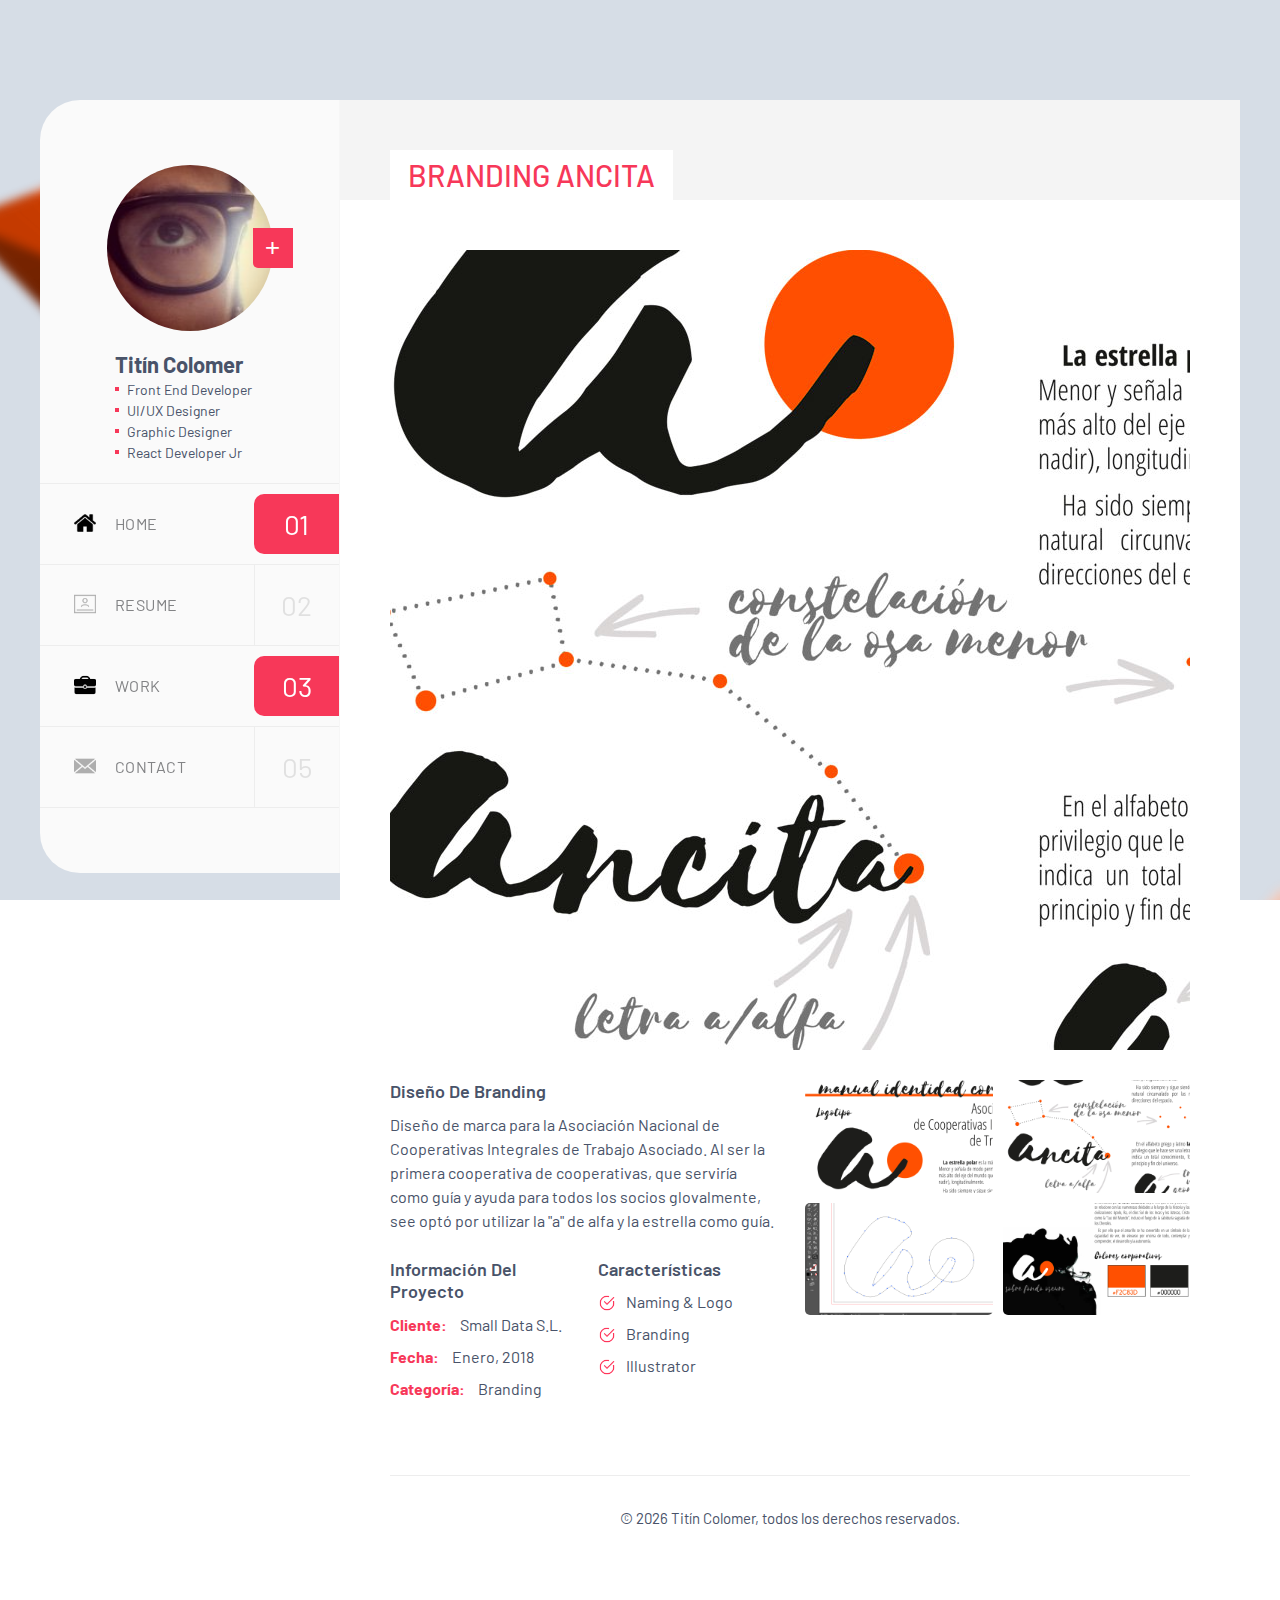
==== commit 0372acd7: "añadido CV" ====
--- a/work-branding-ancita.html
+++ b/work-branding-ancita.html
@@ -85,9 +85,9 @@
                         <div class="left-lower">
                             <nav class="main-nav">
                                 <ul class="navigation scroll-nav">
-                                    <li class="home current"><a href="index.html#home-section">Home</a></li>
+                                    <li class="home current"><a href="index.html">Home</a></li>
                                     <li class="resume"><a href="index.html#resume-section">Resume</a></li>
-                                    <li class="work"><a href="index.html#work-section">Work</a></li>
+                                    <li class="work current"><a href="index.html#work-section">Work</a></li>
                                    <!--<li class="stories"><a href="#stories-section">Stories</a></li>--> 
                                     <li class="contact"><a href="index.html#contact-section">Contact</a></li>
                                 </ul>
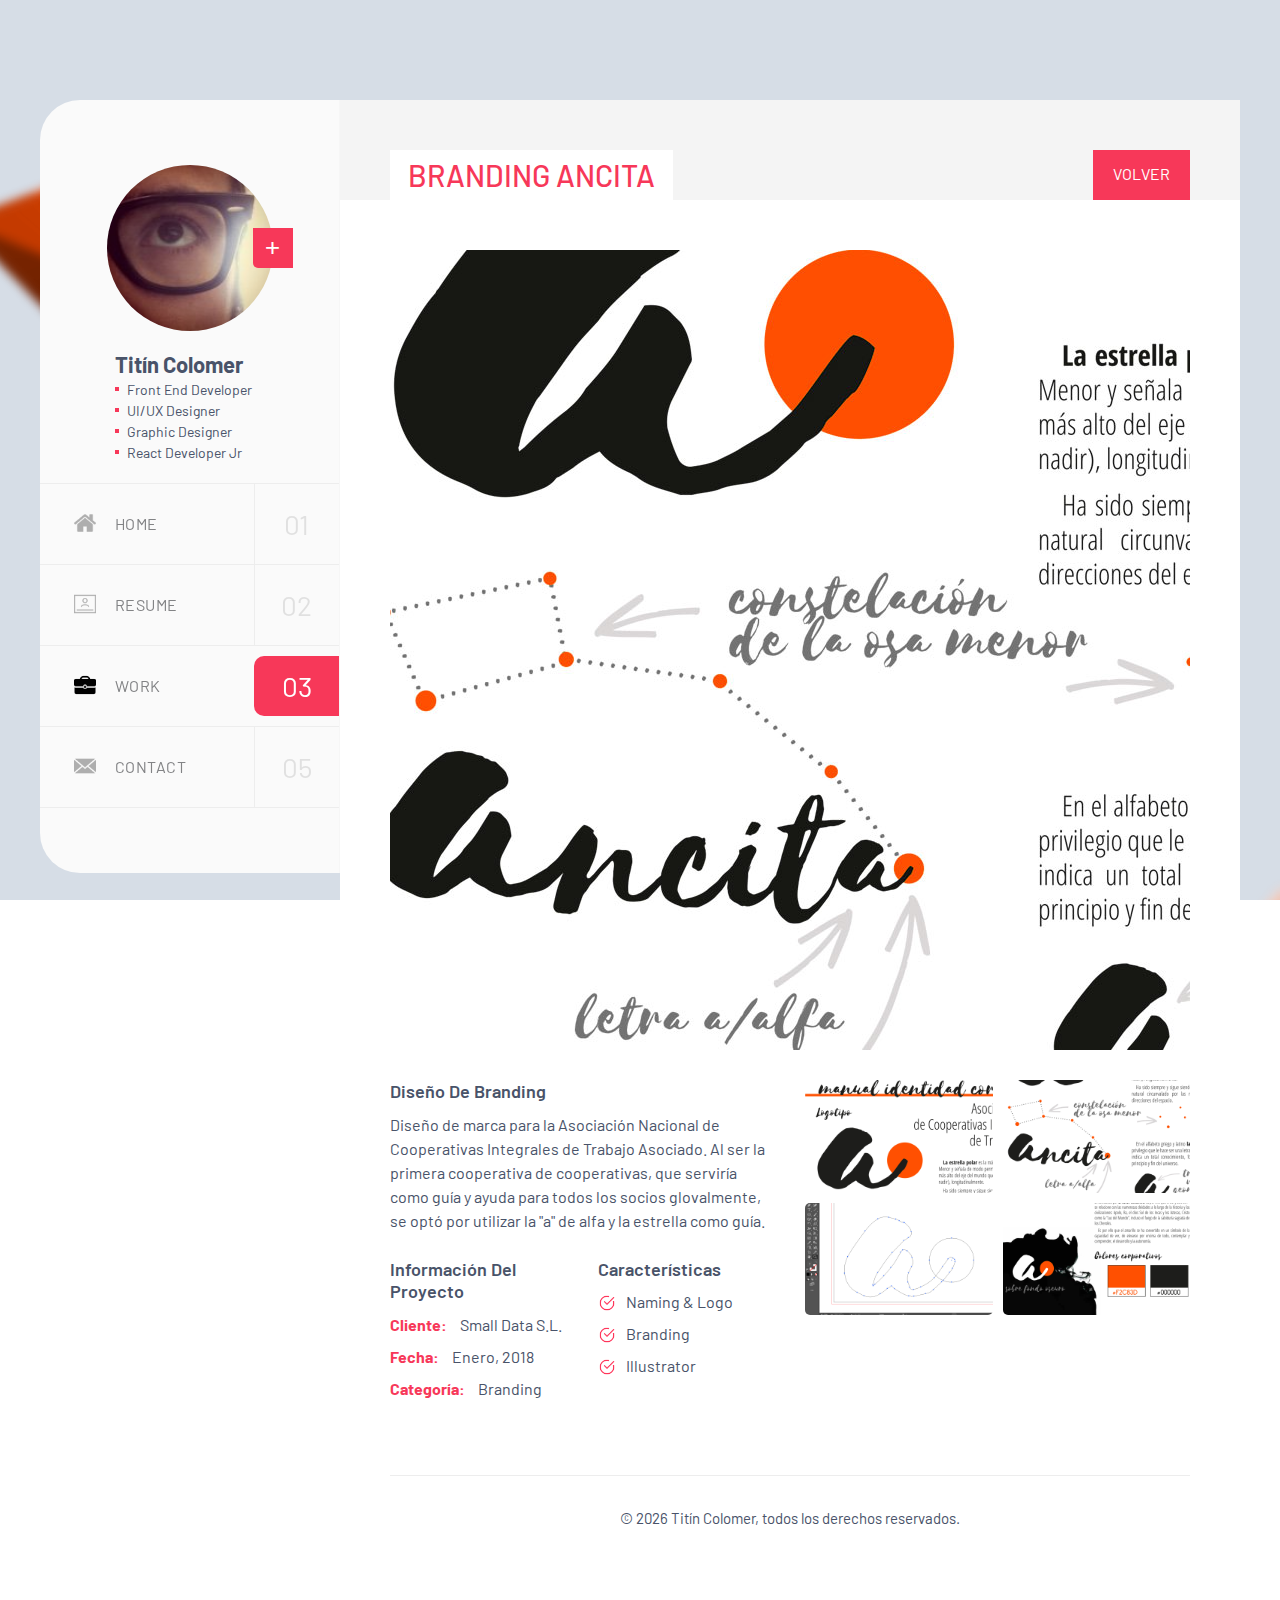
==== commit c5d0c52d: "arreglado errores ortograficos, favicon y alt" ====
--- a/work-branding-ancita.html
+++ b/work-branding-ancita.html
@@ -85,7 +85,7 @@
                         <div class="left-lower">
                             <nav class="main-nav">
                                 <ul class="navigation scroll-nav">
-                                    <li class="home current"><a href="index.html">Home</a></li>
+                                    <li class="home "><a href="index.html">Home</a></li>
                                     <li class="resume"><a href="index.html#resume-section">Resume</a></li>
                                     <li class="work current"><a href="index.html#work-section">Work</a></li>
                                    <!--<li class="stories"><a href="#stories-section">Stories</a></li>--> 
@@ -98,7 +98,10 @@
                 <!--Right Content-->
                 <div class="right-content col-xl-9 col-lg-8 col-md-12">
                     <div class="right-inner">
-                        <div class="page-title"><h1><span>Branding Ancita</span></h1></div>
+                        <div class="page-title">
+                            <h1><span>Branding Ancita</span></h1>
+                            <a href="index.html#work-section" class="volver-work">Volver</a>
+                        </div>
 
                         <div class="content-container">
                             <div class="work-content">
@@ -112,7 +115,7 @@
                                         <div class="text-col col-xl-6 col-lg-12 col-md-12">
                                             <div class="inner">
                                                 <h4>Diseño de Branding</h4>
-                                                <div class="text">Diseño de marca para la Asociación Nacional de Cooperativas Integrales de Trabajo Asociado. Al ser la primera cooperativa de cooperativas, que serviría como guía y ayuda para todos los socios glovalmente, see optó por utilizar la "a" de alfa y la estrella como guía.</div>
+                                                <div class="text">Diseño de marca para la Asociación Nacional de Cooperativas Integrales de Trabajo Asociado. Al ser la primera cooperativa de cooperativas, que serviría como guía y ayuda para todos los socios glovalmente, se optó por utilizar la "a" de alfa y la estrella como guía.</div>
 
                                                 <div class="row clearfix">
                                                     <div class="info col-lg-6 col-md-6 col-sm-12">
--- a/css/style.css
+++ b/css/style.css
@@ -1226,6 +1226,8 @@
 	position: relative;
 	padding: 50px 50px 0;
 	background: #f4f4f4;
+	display: flex;
+	justify-content: space-between;
 }
 
 .site-container .page-title.sec-title{
@@ -1252,7 +1254,17 @@
 	line-height: 42px;
 	color: #f73859;
 }
-
+.volver-work {
+	color: #fff;
+	background: #f73859;
+	display: block;
+	padding: 12px 20px;
+	text-transform: uppercase;
+  }
+  .volver-work:hover {
+	color: #f73859;
+	background: #fff;
+  }
 .home-content{
 	position: relative;
 	padding-bottom: 20px;
@@ -1427,16 +1439,16 @@
 
 .expertise-column ul li{
 	position: relative;
-	line-height: 24px;
+	line-height: 17px;
 	padding-left: 28px;
-	margin-bottom: 10px;
+	margin-bottom: 20px;
 }
 
 .expertise-column ul li:before{
 	content: '';
 	position: absolute;
 	left: 0px;
-	top: 1px;
+	top: -1px;
 	width: 20px;
 	height: 24px;
 	background: url('../images/resource/icons/pink/check-2.png') left center no-repeat;
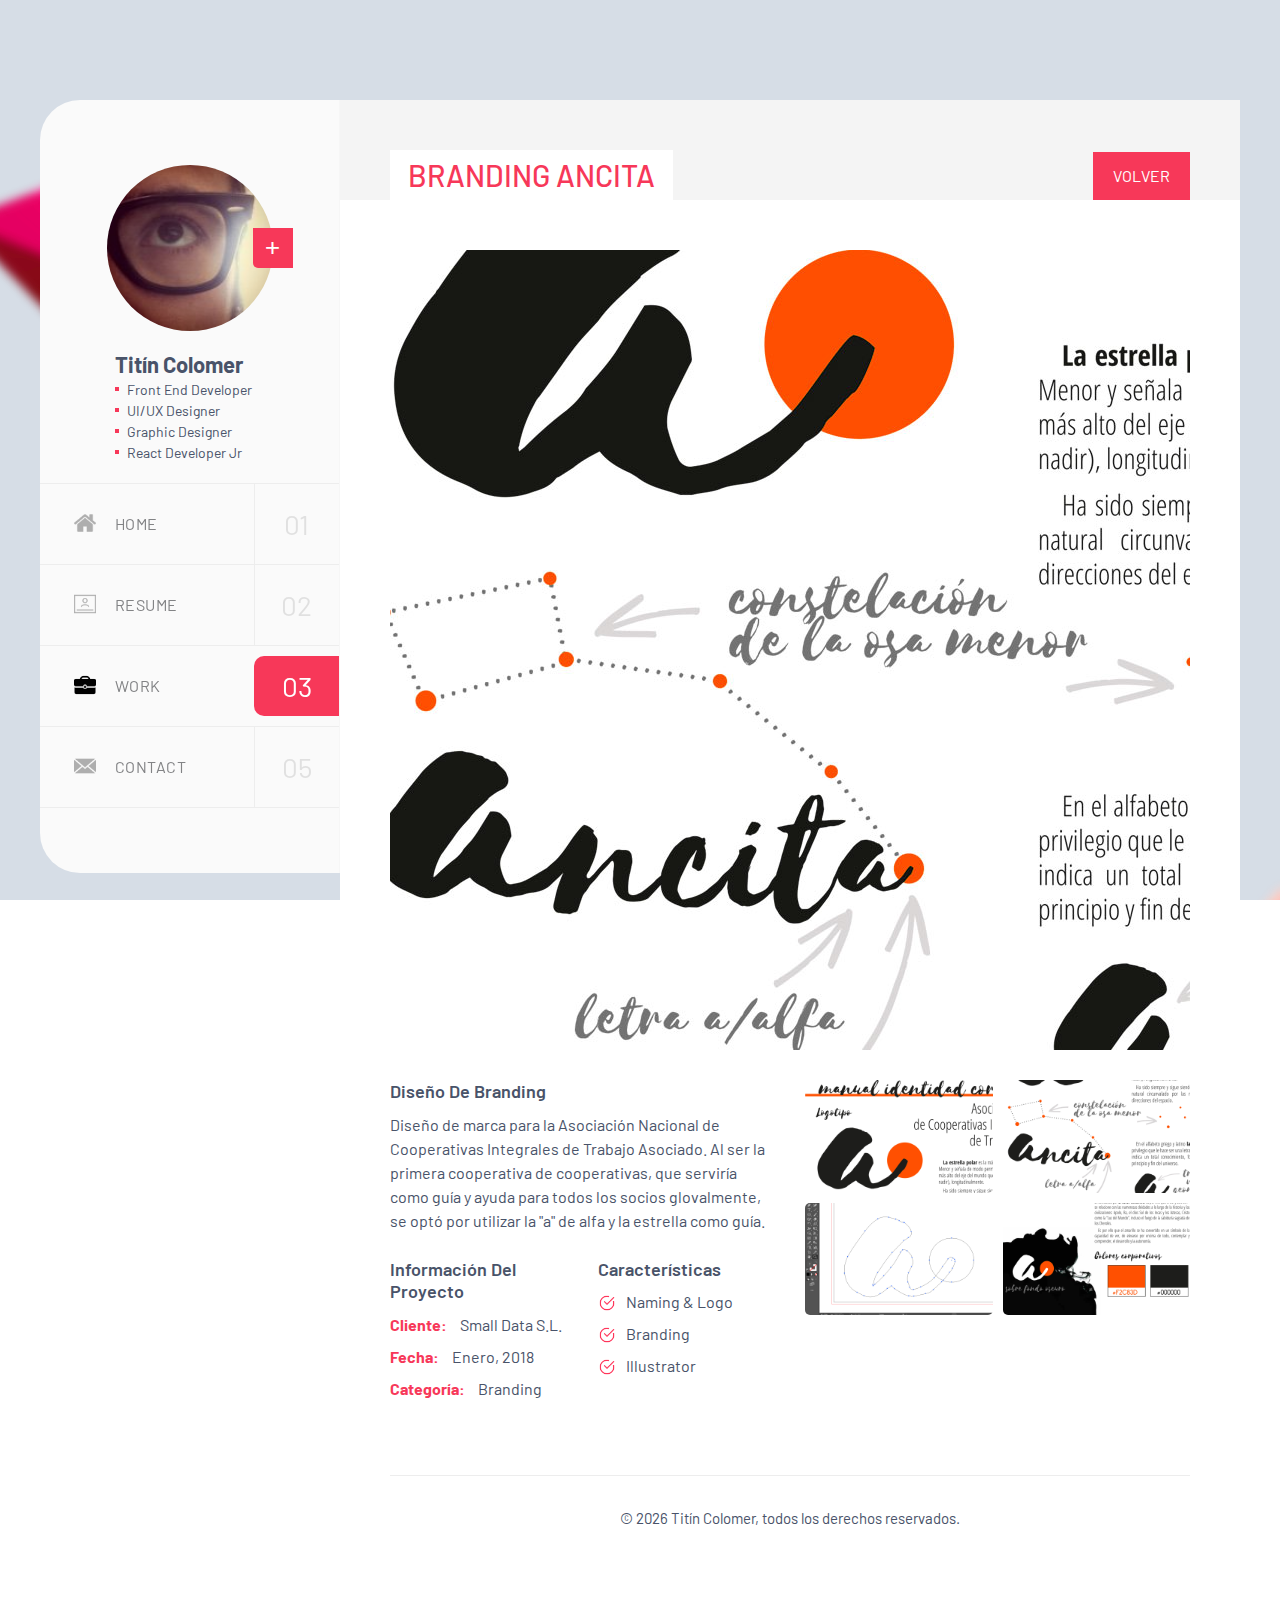
==== commit abdf64fb: "arreglar responsive" ====
--- a/work-branding-ancita.html
+++ b/work-branding-ancita.html
@@ -44,7 +44,7 @@
                             <div class="designation">React Developer Jr</div>
                         </div>
                     </div>
-                    <div class="social-links">
+                    <!--<div class="social-links">
                         <div class="social-btn"><i class="icon">+</i></div>
                         <ul class="links clearfix">
                             <li><a href="#"><span class="fab fa-facebook-square"></span></a></li>
@@ -52,7 +52,7 @@
                             <li><a href="#"><span class="fab fa-twitter-square"></span></a></li>
                             <li><a href="#"><span class="fab fa-linkedin"></span></a></li>
                         </ul>
-                    </div>
+                    </div>-->
                     <div class="nav-toggler"><img src="images/icons/menu-icon.png" alt=""></div>
                 </div>
             </div>
--- a/css/style.css
+++ b/css/style.css
@@ -1228,6 +1228,7 @@
 	background: #f4f4f4;
 	display: flex;
 	justify-content: space-between;
+	align-items: flex-end;
 }
 
 .site-container .page-title.sec-title{
--- a/css/responsive.css
+++ b/css/responsive.css
@@ -236,6 +236,12 @@
 	.site-container .page-title.sec-title h1{
 		font-size: 22px;
 	}
+	.site-container .page-title {
+		padding: 50px 25px 0;
+	}
+	.site-container .page-title h1 span {
+		line-height: 24px;
+	  }
 }
 
 @media only screen and (max-width: 599px){
@@ -266,6 +272,9 @@
 	.resume-content .award-block .inner-box{
 		padding-left: 40px;
 	}
+	.resume-content .awards .main-title, .resume-content .education .main-title {
+		line-height: 20px;
+	  }
 
 	.resume-content .expertise-block .inner-box,
 	.resume-content .edu-block .inner-box{
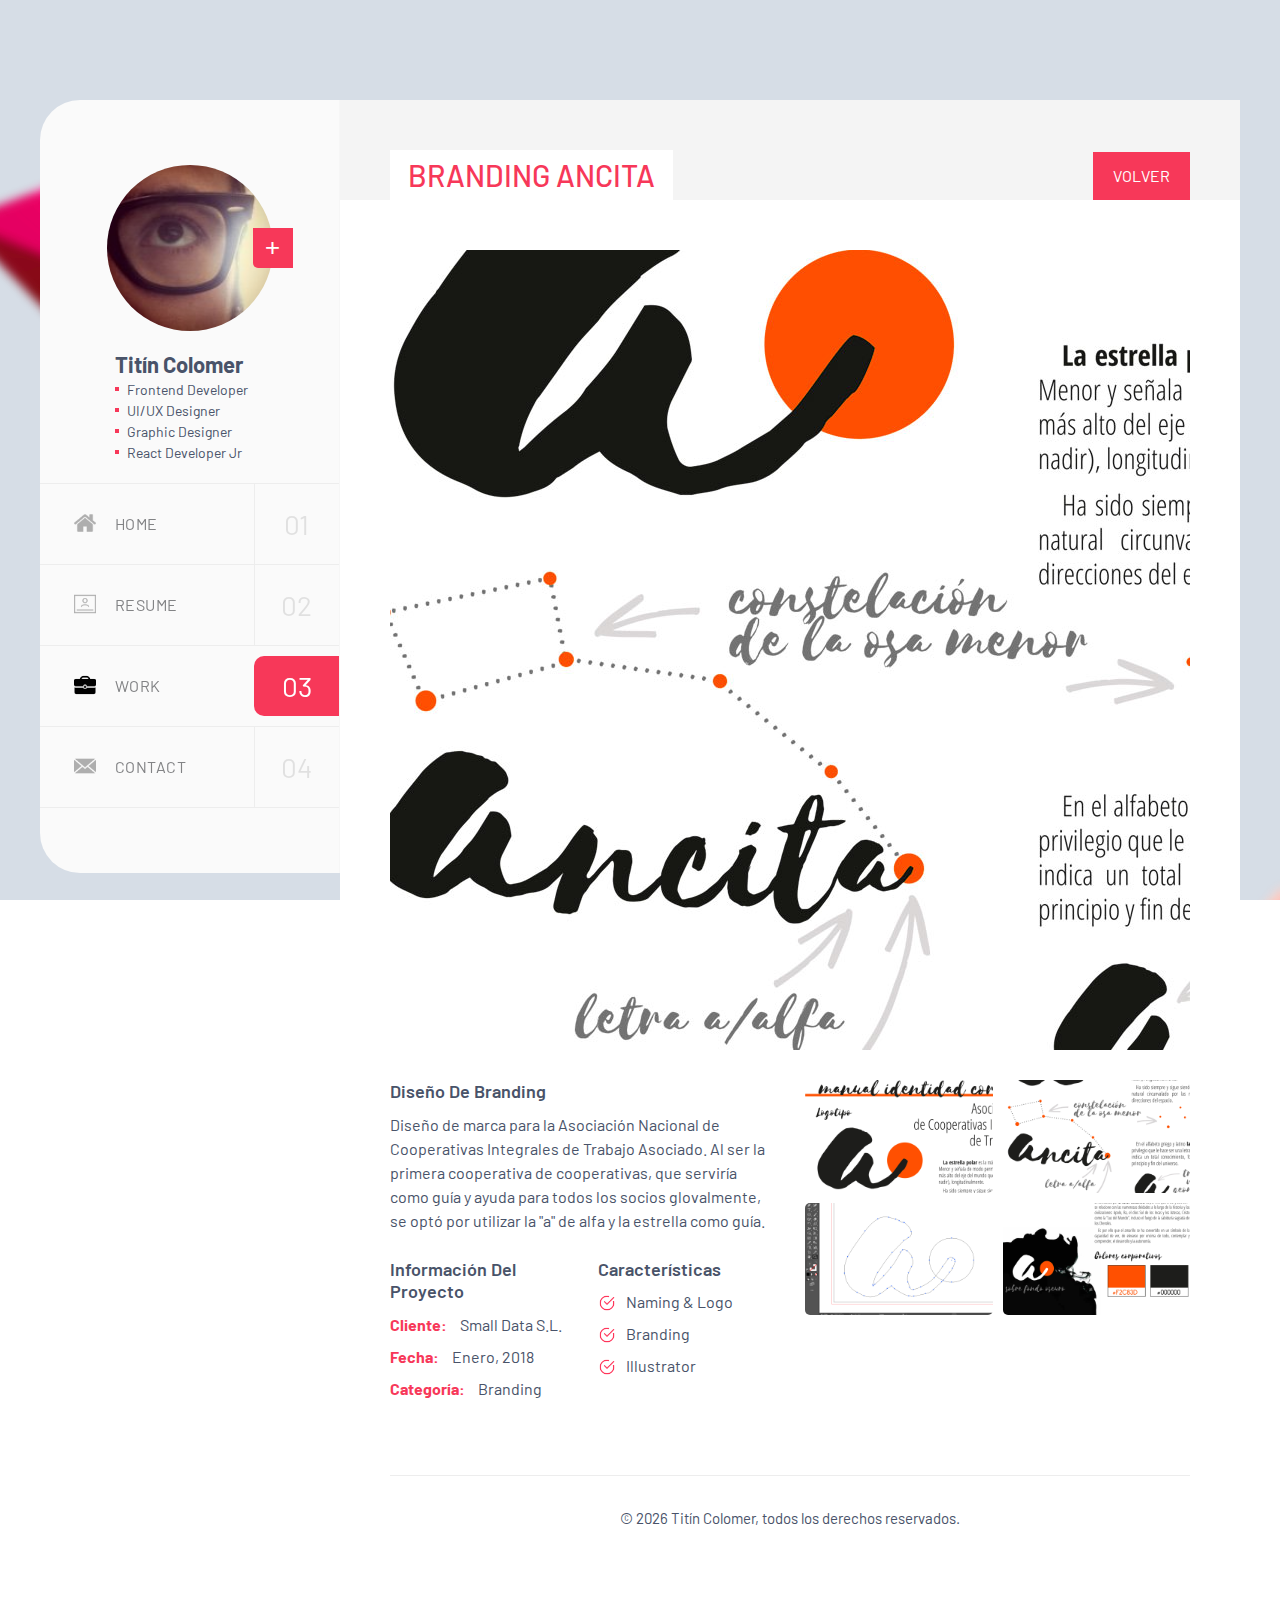
==== commit c5f94c06: "actualización sept 2023 diseño web" ====
--- a/work-branding-ancita.html
+++ b/work-branding-ancita.html
@@ -1,50 +1,56 @@
 <!DOCTYPE html>
 <html lang="es">
+
 <head>
-<meta charset="utf-8">
-<title>Titín Colomer - Branding Ancita</title>
-<!-- Stylesheets -->
-<link href="css/bootstrap.css" rel="stylesheet">
-<link href="css/style.css" rel="stylesheet">
-<link rel="shortcut icon" href="images/favicon.png" type="image/x-icon">
-<link rel="icon" href="images/favicon.png" type="image/x-icon">
-<!-- Responsive -->
-<meta http-equiv="X-UA-Compatible" content="IE=edge">
-<meta name="viewport" content="width=device-width, initial-scale=1.0, maximum-scale=1.0, user-scalable=0">
-<link href="css/responsive.css" rel="stylesheet">
+    <meta charset="utf-8">
+    <title>Titín Colomer - Branding Ancita</title>
+    <!-- Stylesheets -->
+    <link href="css/bootstrap.css" rel="stylesheet">
+    <link href="css/style.css" rel="stylesheet">
+    <link rel="shortcut icon" href="images/favicon.png" type="image/x-icon">
+    <link rel="icon" href="images/favicon.png" type="image/x-icon">
+    <!-- Responsive -->
+    <meta http-equiv="X-UA-Compatible" content="IE=edge">
+    <meta name="viewport" content="width=device-width, initial-scale=1.0, maximum-scale=1.0, user-scalable=0">
+    <link href="css/responsive.css" rel="stylesheet">
 </head>
 
 <body>
 
-<div class="body-bg" style="background-image: url(images/background/body-bg.png);"></div>
-
-<div class="page-wrapper">
-  
-    <!-- Preloader -->
-    <div class="preloader"><div class="icon"></div></div>
-  
-   
-    <!-- Site Container-->
-    <div class="site-container">
-
-        
-
-        <div class="auto-container">
-            <div class="mobile-header">
-                <div class="inner">
-                    <div class="logo-side">
-                        <div class="image-box">
-                            <div class="image"><img src="images/resource/titin-colomer.jpg" alt=""></div>
-                        </div>
-                        <div class="info">
-                            <div class="name">Titín Colomer</div>
-                            <div class="designation">Front end Developer</div>
-                            <div class="designation">UI/UX Designer</div>
-                            <div class="designation">Graphic Designer</div>
-                            <div class="designation">React Developer Jr</div>
-                        </div>
-                    </div>
-                    <!--<div class="social-links">
+    <div class="body-bg" style="background-image: url(images/background/body-bg.png);"></div>
+
+    <div class="page-wrapper">
+
+        <!-- Preloader -->
+        <div class="preloader">
+            <div class="icon"></div>
+        </div>
+
+
+        <!-- Site Container-->
+        <div class="site-container">
+
+
+
+            <div class="auto-container">
+                <div class="mobile-header">
+                    <div class="inner">
+                        <div class="logo-side">
+                            <div class="image-box">
+                                <div class="image"><img src="images/resource/titin-colomer.jpg" alt=""></div>
+                            </div>
+                            <div class="info">
+                                <div class="name">Titín Colomer</div>
+                                <div class="designation">Digital Product Management</div>
+                                <div class="designation">Metodologías agile</div>
+                                <div class="designation">Code painting</div>
+                                <div class="designation"> WPO & Seo optimizer</div>
+                                <div class="designation">UI/UX Designer</div>
+                                <div class="designation">Graphic Designer</div>
+                                <div class="designation">React Developer Jr</div>
+                            </div>
+                        </div>
+                        <!--<div class="social-links">
                         <div class="social-btn"><i class="icon">+</i></div>
                         <ul class="links clearfix">
                             <li><a href="#"><span class="fab fa-facebook-square"></span></a></li>
@@ -53,145 +59,170 @@
                             <li><a href="#"><span class="fab fa-linkedin"></span></a></li>
                         </ul>
                     </div>-->
-                    <div class="nav-toggler"><img src="images/icons/menu-icon.png" alt=""></div>
-                </div>
-            </div>
-            <div class="site-content-container row clearfix">
-                <!--Left Bar-->
-                <div class="left-bar sticky-top col-xl-3 col-lg-4 col-md-12">
-                    <div class="left-inner">
-                        <div class="nav-toggler"><img src="images/icons/close-icon.png" alt=""></div>
-                        <div class="left-upper">
-                            <div class="image-box">
-                                <div class="image"><img src="images/resource/titin-colomer.jpg" alt=""></div>
-                                <div class="social-links">
-                                    <div class="social-btn"><i class="icon">+</i></div>
-                                    <ul class="links clearfix">
-                                        <li><a href="#"><span class="fab fa-facebook-square"></span></a></li>
-                                        <li><a href="#"><span class="fab fa-instagram"></span></a></li>
-                                        <li><a href="#"><span class="fab fa-twitter-square"></span></a></li>
-                                        <li><a href="#"><span class="fab fa-linkedin"></span></a></li>
-                                    </ul>
-                                </div>
-                            </div>
-                            <div class="info">
-                                <div class="name">Titín Colomer</div>
-                                <div class="designation"><i class="dot"></i> Front end Developer</div>
-                                <div class="designation"><i class="dot"></i> UI/UX Designer</div>
-                                <div class="designation"><i class="dot"></i> Graphic Designer</div>
-                                <div class="designation"><i class="dot"></i> React Developer Jr</div>
-                            </div>
-                        </div>
-                        <div class="left-lower">
-                            <nav class="main-nav">
-                                <ul class="navigation scroll-nav">
-                                    <li class="home "><a href="index.html">Home</a></li>
-                                    <li class="resume"><a href="index.html#resume-section">Resume</a></li>
-                                    <li class="work current"><a href="index.html#work-section">Work</a></li>
-                                   <!--<li class="stories"><a href="#stories-section">Stories</a></li>--> 
-                                    <li class="contact"><a href="index.html#contact-section">Contact</a></li>
-                                </ul>
-                            </nav>
-                        </div>
+                        <div class="nav-toggler"><img src="images/icons/menu-icon.png" alt=""></div>
                     </div>
                 </div>
-                <!--Right Content-->
-                <div class="right-content col-xl-9 col-lg-8 col-md-12">
-                    <div class="right-inner">
-                        <div class="page-title">
-                            <h1><span>Branding Ancita</span></h1>
-                            <a href="index.html#work-section" class="volver-work">Volver</a>
-                        </div>
-
-                        <div class="content-container">
-                            <div class="work-content">
-                                
-                                <div class="project-detail">
-                                    <div class="big-image">
-                                        <div class="image"><a href="images/resource/branding-ancita-0.jpg" class="lightbox-image" data-fancybox="gallery"><img src="images/resource/branding-ancita-800x800.jpg" alt=""></a></div>
+                <div class="site-content-container row clearfix">
+                    <!--Left Bar-->
+                    <div class="left-bar sticky-top col-xl-3 col-lg-4 col-md-12">
+                        <div class="left-inner">
+                            <div class="nav-toggler"><img src="images/icons/close-icon.png" alt=""></div>
+                            <div class="left-upper">
+                                <div class="image-box">
+                                    <div class="image"><img src="images/resource/titin-colomer.jpg" alt=""></div>
+                                    <div class="social-links">
+                                        <div class="social-btn"><i class="icon">+</i></div>
+                                        <ul class="links clearfix">
+                                            <li><a href="#"><span class="fab fa-facebook-square"></span></a></li>
+                                            <li><a href="#"><span class="fab fa-instagram"></span></a></li>
+                                            <li><a href="#"><span class="fab fa-twitter-square"></span></a></li>
+                                            <li><a href="#"><span class="fab fa-linkedin"></span></a></li>
+                                        </ul>
                                     </div>
-                                    <div class="row clearfix">
-                                        <!--Text Col-->
-                                        <div class="text-col col-xl-6 col-lg-12 col-md-12">
-                                            <div class="inner">
-                                                <h4>Diseño de Branding</h4>
-                                                <div class="text">Diseño de marca para la Asociación Nacional de Cooperativas Integrales de Trabajo Asociado. Al ser la primera cooperativa de cooperativas, que serviría como guía y ayuda para todos los socios glovalmente, se optó por utilizar la "a" de alfa y la estrella como guía.</div>
-
-                                                <div class="row clearfix">
-                                                    <div class="info col-lg-6 col-md-6 col-sm-12">
-                                                        <h4>Información del proyecto</h4>
-                                                        <ul>
-                                                            <li><strong>Cliente:</strong> Small Data S.L.</li>
-                                                            <li><strong>Fecha:</strong> Enero, 2018</li>
-                                                            <li><strong>Categoría:</strong> Branding</li>
-                                                        </ul>
-                                                    </div>
-                                                    <div class="scope col-lg-6 col-md-6 col-sm-12">
-                                                        <h4>Características</h4>
-                                                        <ul>
-                                                            <li>Naming & Logo</li>
-                                                            <li>Branding</li>
-                                                            <li>Illustrator</li>
-                                                        </ul>
-                                                    </div>
-                                                </div>
-                                                <!-- <div class="link-box"><a href="#" class="theme-btn btn-style-one"><span>Launch Project</span></a></div> -->
+                                </div>
+                                <div class="info">
+                                    <div class="name">Titín Colomer</div>
+                                    <div class="designation"><i class="dot"></i> Frontend Developer</div>
+                                    <div class="designation"><i class="dot"></i> UI/UX Designer</div>
+                                    <div class="designation"><i class="dot"></i> Graphic Designer</div>
+                                    <div class="designation"><i class="dot"></i> React Developer Jr</div>
+                                </div>
+                            </div>
+                            <div class="left-lower">
+                                <nav class="main-nav">
+                                    <ul class="navigation scroll-nav">
+                                        <li class="home "><a href="index.html">Home</a></li>
+                                        <li class="resume"><a href="index.html#resume-section">Resume</a></li>
+                                        <li class="work current"><a href="index.html#work-section">Work</a></li>
+                                        <!--<li class="stories"><a href="#stories-section">Stories</a></li>-->
+                                        <li class="contact"><a href="index.html#contact-section">Contact</a></li>
+                                    </ul>
+                                </nav>
+                            </div>
+                        </div>
+                    </div>
+                    <!--Right Content-->
+                    <div class="right-content col-xl-9 col-lg-8 col-md-12">
+                        <div class="right-inner">
+                            <div class="page-title">
+                                <h1><span>Branding Ancita</span></h1>
+                                <a href="index.html#work-section" class="volver-work">Volver</a>
+                            </div>
+
+                            <div class="content-container">
+                                <div class="work-content">
+
+                                    <div class="project-detail">
+                                        <div class="big-image">
+                                            <div class="image"><a href="images/resource/branding-ancita-0.jpg"
+                                                    class="lightbox-image" data-fancybox="gallery"><img
+                                                        src="images/resource/branding-ancita-800x800.jpg" alt=""></a>
                                             </div>
                                         </div>
-
-                                        <!--Image Col-->
-                                        <div class="image-col col-xl-6 col-lg-12 col-md-12">
-                                            <div class="inner">
-                                                <div class="row clearfix">
-                                                    <div class="image-block col-lg-6 col-md-6 col-sm-6">
-                                                        <div class="image"><a href="images/resource/branding-ancita-1.jpg" class="lightbox-image" data-fancybox="gallery"><img src="images/resource/branding-ancita-1.jpg" alt=""></a></div>
+                                        <div class="row clearfix">
+                                            <!--Text Col-->
+                                            <div class="text-col col-xl-6 col-lg-12 col-md-12">
+                                                <div class="inner">
+                                                    <h4>Diseño de Branding</h4>
+                                                    <div class="text">Diseño de marca para la Asociación Nacional de
+                                                        Cooperativas Integrales de Trabajo Asociado. Al ser la primera
+                                                        cooperativa de cooperativas, que serviría como guía y ayuda para
+                                                        todos los socios glovalmente, se optó por utilizar la "a" de
+                                                        alfa y la estrella como guía.</div>
+
+                                                    <div class="row clearfix">
+                                                        <div class="info col-lg-6 col-md-6 col-sm-12">
+                                                            <h4>Información del proyecto</h4>
+                                                            <ul>
+                                                                <li><strong>Cliente:</strong> Small Data S.L.</li>
+                                                                <li><strong>Fecha:</strong> Enero, 2018</li>
+                                                                <li><strong>Categoría:</strong> Branding</li>
+                                                            </ul>
+                                                        </div>
+                                                        <div class="scope col-lg-6 col-md-6 col-sm-12">
+                                                            <h4>Características</h4>
+                                                            <ul>
+                                                                <li>Naming & Logo</li>
+                                                                <li>Branding</li>
+                                                                <li>Illustrator</li>
+                                                            </ul>
+                                                        </div>
                                                     </div>
-                                                    <div class="image-block col-lg-6 col-md-6 col-sm-6">
-                                                        <div class="image"><a href="images/resource/branding-ancita-2.jpg" class="lightbox-image" data-fancybox="gallery"><img src="images/resource/branding-ancita-2.jpg" alt=""></a></div>
-                                                    </div>
-                                                    <div class="image-block col-lg-6 col-md-6 col-sm-6">
-                                                        <div class="image"><a href="images/resource/branding-ancita-3.jpg" class="lightbox-image" data-fancybox="gallery"><img src="images/resource/branding-ancita-3.jpg" alt=""></a></div>
-                                                    </div>
-                                                    <div class="image-block col-lg-6 col-md-6 col-sm-6">
-                                                        <div class="image"><a href="images/resource/branding-ancita-4.jpg" class="lightbox-image" data-fancybox="gallery"><img src="images/resource/branding-ancita-4.jpg" alt=""></a></div>
+                                                    <!-- <div class="link-box"><a href="#" class="theme-btn btn-style-one"><span>Launch Project</span></a></div> -->
+                                                </div>
+                                            </div>
+
+                                            <!--Image Col-->
+                                            <div class="image-col col-xl-6 col-lg-12 col-md-12">
+                                                <div class="inner">
+                                                    <div class="row clearfix">
+                                                        <div class="image-block col-lg-6 col-md-6 col-sm-6">
+                                                            <div class="image"><a
+                                                                    href="images/resource/branding-ancita-1.jpg"
+                                                                    class="lightbox-image" data-fancybox="gallery"><img
+                                                                        src="images/resource/branding-ancita-1.jpg"
+                                                                        alt=""></a></div>
+                                                        </div>
+                                                        <div class="image-block col-lg-6 col-md-6 col-sm-6">
+                                                            <div class="image"><a
+                                                                    href="images/resource/branding-ancita-2.jpg"
+                                                                    class="lightbox-image" data-fancybox="gallery"><img
+                                                                        src="images/resource/branding-ancita-2.jpg"
+                                                                        alt=""></a></div>
+                                                        </div>
+                                                        <div class="image-block col-lg-6 col-md-6 col-sm-6">
+                                                            <div class="image"><a
+                                                                    href="images/resource/branding-ancita-3.jpg"
+                                                                    class="lightbox-image" data-fancybox="gallery"><img
+                                                                        src="images/resource/branding-ancita-3.jpg"
+                                                                        alt=""></a></div>
+                                                        </div>
+                                                        <div class="image-block col-lg-6 col-md-6 col-sm-6">
+                                                            <div class="image"><a
+                                                                    href="images/resource/branding-ancita-4.jpg"
+                                                                    class="lightbox-image" data-fancybox="gallery"><img
+                                                                        src="images/resource/branding-ancita-4.jpg"
+                                                                        alt=""></a></div>
+                                                        </div>
                                                     </div>
                                                 </div>
                                             </div>
                                         </div>
                                     </div>
+
                                 </div>
 
                             </div>
-
-                        </div>
+                        </div>
+                        <!--Copyright-->
+                        <div class="site-footer">
+                            <div class="copyright">&copy; <span class="anio"></span> Titín Colomer, todos los derechos
+                                reservados.</div>
+                        </div>
+
                     </div>
-                    <!--Copyright-->
-                    <div class="site-footer">
-                        <div class="copyright">&copy; <span class="anio"></span> Titín Colomer, todos los derechos reservados.</div>
-                    </div>
 
                 </div>
-
             </div>
         </div>
+        <!--End Site Container -->
+
+
     </div>
-    <!--End Site Container -->
-    
-    
-</div>
-<!--End pagewrapper-->
-
-<!--Scroll to top-->
-<div class="scroll-to-top scroll-to-target" data-target="html"><span class="fas fa-arrow-up"></span></div>
-
-<script src="js/jquery.js"></script>
-<script src="js/popper.min.js"></script>
-<script src="js/bootstrap.min.js"></script>
-<script src="js/jquery.fancybox.js"></script>
-<script src="js/jquery.scrollTo.js"></script>
-<script src="js/pagenav.js"></script>
-<script src="js/wow.js"></script>
-<script src="js/appear.js"></script>
-<script src="js/custom-script.js"></script>
+    <!--End pagewrapper-->
+
+    <!--Scroll to top-->
+    <div class="scroll-to-top scroll-to-target" data-target="html"><span class="fas fa-arrow-up"></span></div>
+
+    <script src="js/jquery.js"></script>
+    <script src="js/popper.min.js"></script>
+    <script src="js/bootstrap.min.js"></script>
+    <script src="js/jquery.fancybox.js"></script>
+    <script src="js/jquery.scrollTo.js"></script>
+    <script src="js/pagenav.js"></script>
+    <script src="js/wow.js"></script>
+    <script src="js/appear.js"></script>
+    <script src="js/custom-script.js"></script>
 </body>
+
 </html>--- a/css/style.css
+++ b/css/style.css
@@ -1175,7 +1175,7 @@
 }
 
 .main-nav .navigation li.contact a:after{
-	content: '05';
+	content: '04';
 }
 
 .main-nav .navigation li:hover > a:after,
@@ -1254,6 +1254,12 @@
 	padding: 4px 18px;
 	line-height: 42px;
 	color: #f73859;
+}
+img.aptitudes-icon {
+    width: 500px;
+    margin-bottom: 50px;
+    height: 33px;
+    opacity: 0.7;
 }
 .volver-work {
 	color: #fff;
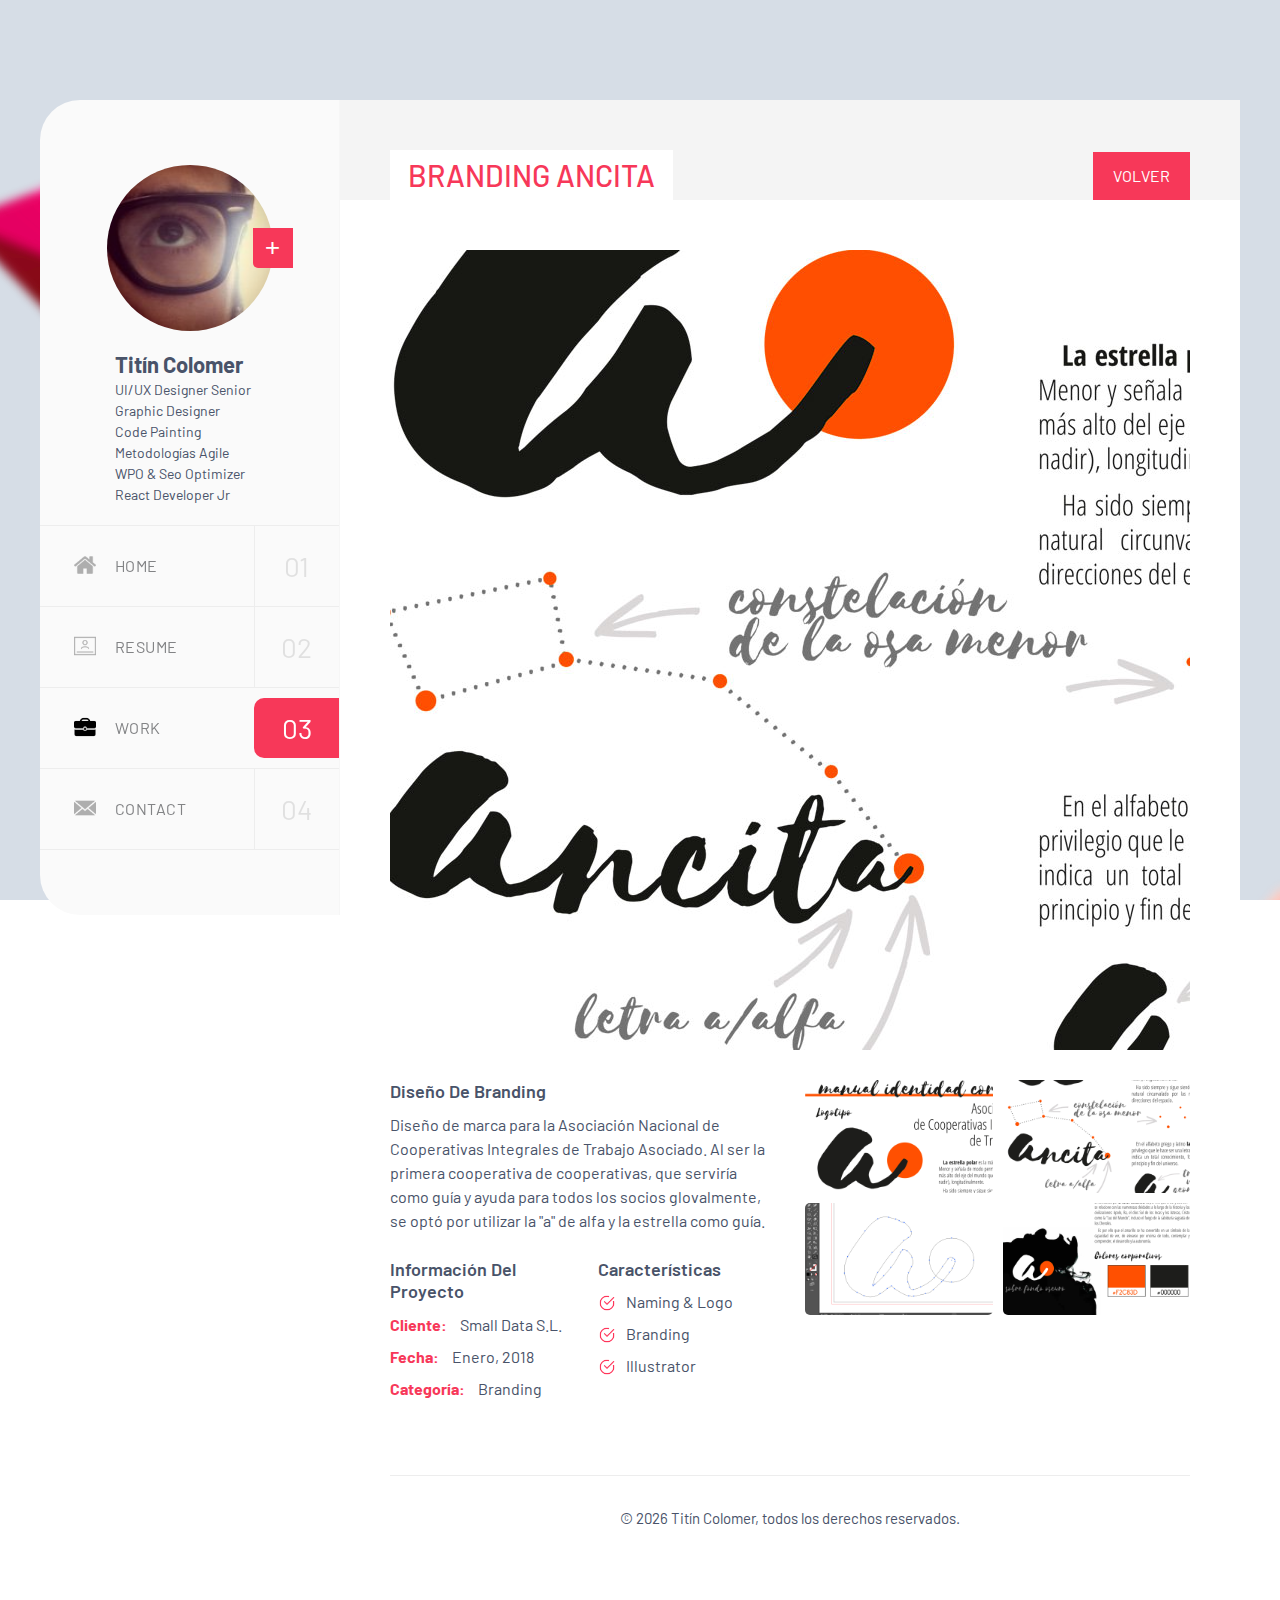
==== commit 7d075fd7: "Add files via upload" ====
--- a/work-branding-ancita.html
+++ b/work-branding-ancita.html
@@ -1,228 +1,230 @@
-<!DOCTYPE html>
-<html lang="es">
-
-<head>
-    <meta charset="utf-8">
-    <title>Titín Colomer - Branding Ancita</title>
-    <!-- Stylesheets -->
-    <link href="css/bootstrap.css" rel="stylesheet">
-    <link href="css/style.css" rel="stylesheet">
-    <link rel="shortcut icon" href="images/favicon.png" type="image/x-icon">
-    <link rel="icon" href="images/favicon.png" type="image/x-icon">
-    <!-- Responsive -->
-    <meta http-equiv="X-UA-Compatible" content="IE=edge">
-    <meta name="viewport" content="width=device-width, initial-scale=1.0, maximum-scale=1.0, user-scalable=0">
-    <link href="css/responsive.css" rel="stylesheet">
-</head>
-
-<body>
-
-    <div class="body-bg" style="background-image: url(images/background/body-bg.png);"></div>
-
-    <div class="page-wrapper">
-
-        <!-- Preloader -->
-        <div class="preloader">
-            <div class="icon"></div>
-        </div>
-
-
-        <!-- Site Container-->
-        <div class="site-container">
-
-
-
-            <div class="auto-container">
-                <div class="mobile-header">
-                    <div class="inner">
-                        <div class="logo-side">
-                            <div class="image-box">
-                                <div class="image"><img src="images/resource/titin-colomer.jpg" alt=""></div>
-                            </div>
-                            <div class="info">
-                                <div class="name">Titín Colomer</div>
-                                <div class="designation">Digital Product Management</div>
-                                <div class="designation">Metodologías agile</div>
-                                <div class="designation">Code painting</div>
-                                <div class="designation"> WPO & Seo optimizer</div>
-                                <div class="designation">UI/UX Designer</div>
-                                <div class="designation">Graphic Designer</div>
-                                <div class="designation">React Developer Jr</div>
-                            </div>
-                        </div>
-                        <!--<div class="social-links">
-                        <div class="social-btn"><i class="icon">+</i></div>
-                        <ul class="links clearfix">
-                            <li><a href="#"><span class="fab fa-facebook-square"></span></a></li>
-                            <li><a href="#"><span class="fab fa-instagram"></span></a></li>
-                            <li><a href="#"><span class="fab fa-twitter-square"></span></a></li>
-                            <li><a href="#"><span class="fab fa-linkedin"></span></a></li>
-                        </ul>
-                    </div>-->
-                        <div class="nav-toggler"><img src="images/icons/menu-icon.png" alt=""></div>
-                    </div>
-                </div>
-                <div class="site-content-container row clearfix">
-                    <!--Left Bar-->
-                    <div class="left-bar sticky-top col-xl-3 col-lg-4 col-md-12">
-                        <div class="left-inner">
-                            <div class="nav-toggler"><img src="images/icons/close-icon.png" alt=""></div>
-                            <div class="left-upper">
-                                <div class="image-box">
-                                    <div class="image"><img src="images/resource/titin-colomer.jpg" alt=""></div>
-                                    <div class="social-links">
-                                        <div class="social-btn"><i class="icon">+</i></div>
-                                        <ul class="links clearfix">
-                                            <li><a href="#"><span class="fab fa-facebook-square"></span></a></li>
-                                            <li><a href="#"><span class="fab fa-instagram"></span></a></li>
-                                            <li><a href="#"><span class="fab fa-twitter-square"></span></a></li>
-                                            <li><a href="#"><span class="fab fa-linkedin"></span></a></li>
-                                        </ul>
-                                    </div>
-                                </div>
-                                <div class="info">
-                                    <div class="name">Titín Colomer</div>
-                                    <div class="designation"><i class="dot"></i> Frontend Developer</div>
-                                    <div class="designation"><i class="dot"></i> UI/UX Designer</div>
-                                    <div class="designation"><i class="dot"></i> Graphic Designer</div>
-                                    <div class="designation"><i class="dot"></i> React Developer Jr</div>
-                                </div>
-                            </div>
-                            <div class="left-lower">
-                                <nav class="main-nav">
-                                    <ul class="navigation scroll-nav">
-                                        <li class="home "><a href="index.html">Home</a></li>
-                                        <li class="resume"><a href="index.html#resume-section">Resume</a></li>
-                                        <li class="work current"><a href="index.html#work-section">Work</a></li>
-                                        <!--<li class="stories"><a href="#stories-section">Stories</a></li>-->
-                                        <li class="contact"><a href="index.html#contact-section">Contact</a></li>
-                                    </ul>
-                                </nav>
-                            </div>
-                        </div>
-                    </div>
-                    <!--Right Content-->
-                    <div class="right-content col-xl-9 col-lg-8 col-md-12">
-                        <div class="right-inner">
-                            <div class="page-title">
-                                <h1><span>Branding Ancita</span></h1>
-                                <a href="index.html#work-section" class="volver-work">Volver</a>
-                            </div>
-
-                            <div class="content-container">
-                                <div class="work-content">
-
-                                    <div class="project-detail">
-                                        <div class="big-image">
-                                            <div class="image"><a href="images/resource/branding-ancita-0.jpg"
-                                                    class="lightbox-image" data-fancybox="gallery"><img
-                                                        src="images/resource/branding-ancita-800x800.jpg" alt=""></a>
-                                            </div>
-                                        </div>
-                                        <div class="row clearfix">
-                                            <!--Text Col-->
-                                            <div class="text-col col-xl-6 col-lg-12 col-md-12">
-                                                <div class="inner">
-                                                    <h4>Diseño de Branding</h4>
-                                                    <div class="text">Diseño de marca para la Asociación Nacional de
-                                                        Cooperativas Integrales de Trabajo Asociado. Al ser la primera
-                                                        cooperativa de cooperativas, que serviría como guía y ayuda para
-                                                        todos los socios glovalmente, se optó por utilizar la "a" de
-                                                        alfa y la estrella como guía.</div>
-
-                                                    <div class="row clearfix">
-                                                        <div class="info col-lg-6 col-md-6 col-sm-12">
-                                                            <h4>Información del proyecto</h4>
-                                                            <ul>
-                                                                <li><strong>Cliente:</strong> Small Data S.L.</li>
-                                                                <li><strong>Fecha:</strong> Enero, 2018</li>
-                                                                <li><strong>Categoría:</strong> Branding</li>
-                                                            </ul>
-                                                        </div>
-                                                        <div class="scope col-lg-6 col-md-6 col-sm-12">
-                                                            <h4>Características</h4>
-                                                            <ul>
-                                                                <li>Naming & Logo</li>
-                                                                <li>Branding</li>
-                                                                <li>Illustrator</li>
-                                                            </ul>
-                                                        </div>
-                                                    </div>
-                                                    <!-- <div class="link-box"><a href="#" class="theme-btn btn-style-one"><span>Launch Project</span></a></div> -->
-                                                </div>
-                                            </div>
-
-                                            <!--Image Col-->
-                                            <div class="image-col col-xl-6 col-lg-12 col-md-12">
-                                                <div class="inner">
-                                                    <div class="row clearfix">
-                                                        <div class="image-block col-lg-6 col-md-6 col-sm-6">
-                                                            <div class="image"><a
-                                                                    href="images/resource/branding-ancita-1.jpg"
-                                                                    class="lightbox-image" data-fancybox="gallery"><img
-                                                                        src="images/resource/branding-ancita-1.jpg"
-                                                                        alt=""></a></div>
-                                                        </div>
-                                                        <div class="image-block col-lg-6 col-md-6 col-sm-6">
-                                                            <div class="image"><a
-                                                                    href="images/resource/branding-ancita-2.jpg"
-                                                                    class="lightbox-image" data-fancybox="gallery"><img
-                                                                        src="images/resource/branding-ancita-2.jpg"
-                                                                        alt=""></a></div>
-                                                        </div>
-                                                        <div class="image-block col-lg-6 col-md-6 col-sm-6">
-                                                            <div class="image"><a
-                                                                    href="images/resource/branding-ancita-3.jpg"
-                                                                    class="lightbox-image" data-fancybox="gallery"><img
-                                                                        src="images/resource/branding-ancita-3.jpg"
-                                                                        alt=""></a></div>
-                                                        </div>
-                                                        <div class="image-block col-lg-6 col-md-6 col-sm-6">
-                                                            <div class="image"><a
-                                                                    href="images/resource/branding-ancita-4.jpg"
-                                                                    class="lightbox-image" data-fancybox="gallery"><img
-                                                                        src="images/resource/branding-ancita-4.jpg"
-                                                                        alt=""></a></div>
-                                                        </div>
-                                                    </div>
-                                                </div>
-                                            </div>
-                                        </div>
-                                    </div>
-
-                                </div>
-
-                            </div>
-                        </div>
-                        <!--Copyright-->
-                        <div class="site-footer">
-                            <div class="copyright">&copy; <span class="anio"></span> Titín Colomer, todos los derechos
-                                reservados.</div>
-                        </div>
-
-                    </div>
-
-                </div>
-            </div>
-        </div>
-        <!--End Site Container -->
-
-
-    </div>
-    <!--End pagewrapper-->
-
-    <!--Scroll to top-->
-    <div class="scroll-to-top scroll-to-target" data-target="html"><span class="fas fa-arrow-up"></span></div>
-
-    <script src="js/jquery.js"></script>
-    <script src="js/popper.min.js"></script>
-    <script src="js/bootstrap.min.js"></script>
-    <script src="js/jquery.fancybox.js"></script>
-    <script src="js/jquery.scrollTo.js"></script>
-    <script src="js/pagenav.js"></script>
-    <script src="js/wow.js"></script>
-    <script src="js/appear.js"></script>
-    <script src="js/custom-script.js"></script>
-</body>
-
+<!DOCTYPE html>
+<html lang="es">
+
+<head>
+    <meta charset="utf-8">
+    <title>Titín Colomer - Branding Ancita</title>
+    <!-- Stylesheets -->
+    <link href="css/bootstrap.css" rel="stylesheet">
+    <link href="css/style.css" rel="stylesheet">
+    <link rel="shortcut icon" href="images/favicon.png" type="image/x-icon">
+    <link rel="icon" href="images/favicon.png" type="image/x-icon">
+    <!-- Responsive -->
+    <meta http-equiv="X-UA-Compatible" content="IE=edge">
+    <meta name="viewport" content="width=device-width, initial-scale=1.0, maximum-scale=1.0, user-scalable=0">
+    <link href="css/responsive.css" rel="stylesheet">
+</head>
+
+<body>
+
+    <div class="body-bg" style="background-image: url(images/background/body-bg.png);"></div>
+
+    <div class="page-wrapper">
+
+        <!-- Preloader -->
+        <div class="preloader">
+            <div class="icon"></div>
+        </div>
+
+
+        <!-- Site Container-->
+        <div class="site-container">
+
+
+
+            <div class="auto-container">
+                <div class="mobile-header">
+                    <div class="inner">
+                        <div class="logo-side">
+                            <div class="image-box">
+                                <div class="image"><img src="images/resource/titin-colomer.jpg" alt=""></div>
+                            </div>
+                            <div class="info">
+                                <div class="name">Titín Colomer</div>
+                                <div class="designation">Digital Product Management</div>
+                                <div class="designation">Metodologías agile</div>
+                                <div class="designation">Code painting</div>
+                                <div class="designation"> WPO & Seo optimizer</div>
+                                <div class="designation">UI/UX Designer</div>
+                                <div class="designation">Graphic Designer</div>
+                                <div class="designation">React Developer Jr</div>
+                            </div>
+                        </div>
+                        <!--<div class="social-links">
+                        <div class="social-btn"><i class="icon">+</i></div>
+                        <ul class="links clearfix">
+                            <li><a href="#"><span class="fab fa-facebook-square"></span></a></li>
+                            <li><a href="#"><span class="fab fa-instagram"></span></a></li>
+                            <li><a href="#"><span class="fab fa-twitter-square"></span></a></li>
+                            <li><a href="#"><span class="fab fa-linkedin"></span></a></li>
+                        </ul>
+                    </div>-->
+                        <div class="nav-toggler"><img src="images/icons/menu-icon.png" alt=""></div>
+                    </div>
+                </div>
+                <div class="site-content-container row clearfix">
+                    <!--Left Bar-->
+                    <div class="left-bar sticky-top col-xl-3 col-lg-4 col-md-12">
+                        <div class="left-inner">
+                            <div class="nav-toggler"><img src="images/icons/close-icon.png" alt=""></div>
+                            <div class="left-upper">
+                                <div class="image-box">
+                                    <div class="image"><img src="images/resource/titin-colomer.jpg" alt=""></div>
+                                    <div class="social-links">
+                                        <div class="social-btn"><i class="icon">+</i></div>
+                                        <ul class="links clearfix">
+                                            <li><a href="#"><span class="fab fa-facebook-square"></span></a></li>
+                                            <li><a href="#"><span class="fab fa-instagram"></span></a></li>
+                                            <li><a href="#"><span class="fab fa-twitter-square"></span></a></li>
+                                            <li><a href="#"><span class="fab fa-linkedin"></span></a></li>
+                                        </ul>
+                                    </div>
+                                </div>
+                                <div class="info">
+                                    <div class="name">Titín Colomer</div>
+                                    <div class="designation">UI/UX Designer Senior</div>
+                                <div class="designation">Graphic Designer</div>
+                                <div class="designation">Code painting</div>
+                                <div class="designation">Metodologías agile</div>
+                                <div class="designation"> WPO & Seo optimizer</div>
+                                <div class="designation">React Developer Jr</div>
+                                </div>
+                            </div>
+                            <div class="left-lower">
+                                <nav class="main-nav">
+                                    <ul class="navigation scroll-nav">
+                                        <li class="home "><a href="index.html">Home</a></li>
+                                        <li class="resume"><a href="index.html#resume-section">Resume</a></li>
+                                        <li class="work current"><a href="index.html#work-section">Work</a></li>
+                                        <!--<li class="stories"><a href="#stories-section">Stories</a></li>-->
+                                        <li class="contact"><a href="index.html#contact-section">Contact</a></li>
+                                    </ul>
+                                </nav>
+                            </div>
+                        </div>
+                    </div>
+                    <!--Right Content-->
+                    <div class="right-content col-xl-9 col-lg-8 col-md-12">
+                        <div class="right-inner">
+                            <div class="page-title">
+                                <h1><span>Branding Ancita</span></h1>
+                                <a href="index.html#work-section" class="volver-work">Volver</a>
+                            </div>
+
+                            <div class="content-container">
+                                <div class="work-content">
+
+                                    <div class="project-detail">
+                                        <div class="big-image">
+                                            <div class="image"><a href="images/resource/branding-ancita-0.jpg"
+                                                    class="lightbox-image" data-fancybox="gallery"><img
+                                                        src="images/resource/branding-ancita-800x800.jpg" alt=""></a>
+                                            </div>
+                                        </div>
+                                        <div class="row clearfix">
+                                            <!--Text Col-->
+                                            <div class="text-col col-xl-6 col-lg-12 col-md-12">
+                                                <div class="inner">
+                                                    <h4>Diseño de Branding</h4>
+                                                    <div class="text">Diseño de marca para la Asociación Nacional de
+                                                        Cooperativas Integrales de Trabajo Asociado. Al ser la primera
+                                                        cooperativa de cooperativas, que serviría como guía y ayuda para
+                                                        todos los socios glovalmente, se optó por utilizar la "a" de
+                                                        alfa y la estrella como guía.</div>
+
+                                                    <div class="row clearfix">
+                                                        <div class="info col-lg-6 col-md-6 col-sm-12">
+                                                            <h4>Información del proyecto</h4>
+                                                            <ul>
+                                                                <li><strong>Cliente:</strong> Small Data S.L.</li>
+                                                                <li><strong>Fecha:</strong> Enero, 2018</li>
+                                                                <li><strong>Categoría:</strong> Branding</li>
+                                                            </ul>
+                                                        </div>
+                                                        <div class="scope col-lg-6 col-md-6 col-sm-12">
+                                                            <h4>Características</h4>
+                                                            <ul>
+                                                                <li>Naming & Logo</li>
+                                                                <li>Branding</li>
+                                                                <li>Illustrator</li>
+                                                            </ul>
+                                                        </div>
+                                                    </div>
+                                                    <!-- <div class="link-box"><a href="#" class="theme-btn btn-style-one"><span>Launch Project</span></a></div> -->
+                                                </div>
+                                            </div>
+
+                                            <!--Image Col-->
+                                            <div class="image-col col-xl-6 col-lg-12 col-md-12">
+                                                <div class="inner">
+                                                    <div class="row clearfix">
+                                                        <div class="image-block col-lg-6 col-md-6 col-sm-6">
+                                                            <div class="image"><a
+                                                                    href="images/resource/branding-ancita-1.jpg"
+                                                                    class="lightbox-image" data-fancybox="gallery"><img
+                                                                        src="images/resource/branding-ancita-1.jpg"
+                                                                        alt=""></a></div>
+                                                        </div>
+                                                        <div class="image-block col-lg-6 col-md-6 col-sm-6">
+                                                            <div class="image"><a
+                                                                    href="images/resource/branding-ancita-2.jpg"
+                                                                    class="lightbox-image" data-fancybox="gallery"><img
+                                                                        src="images/resource/branding-ancita-2.jpg"
+                                                                        alt=""></a></div>
+                                                        </div>
+                                                        <div class="image-block col-lg-6 col-md-6 col-sm-6">
+                                                            <div class="image"><a
+                                                                    href="images/resource/branding-ancita-3.jpg"
+                                                                    class="lightbox-image" data-fancybox="gallery"><img
+                                                                        src="images/resource/branding-ancita-3.jpg"
+                                                                        alt=""></a></div>
+                                                        </div>
+                                                        <div class="image-block col-lg-6 col-md-6 col-sm-6">
+                                                            <div class="image"><a
+                                                                    href="images/resource/branding-ancita-4.jpg"
+                                                                    class="lightbox-image" data-fancybox="gallery"><img
+                                                                        src="images/resource/branding-ancita-4.jpg"
+                                                                        alt=""></a></div>
+                                                        </div>
+                                                    </div>
+                                                </div>
+                                            </div>
+                                        </div>
+                                    </div>
+
+                                </div>
+
+                            </div>
+                        </div>
+                        <!--Copyright-->
+                        <div class="site-footer">
+                            <div class="copyright">&copy; <span class="anio"></span> Titín Colomer, todos los derechos
+                                reservados.</div>
+                        </div>
+
+                    </div>
+
+                </div>
+            </div>
+        </div>
+        <!--End Site Container -->
+
+
+    </div>
+    <!--End pagewrapper-->
+
+    <!--Scroll to top-->
+    <div class="scroll-to-top scroll-to-target" data-target="html"><span class="fas fa-arrow-up"></span></div>
+
+    <script src="js/jquery.js"></script>
+    <script src="js/popper.min.js"></script>
+    <script src="js/bootstrap.min.js"></script>
+    <script src="js/jquery.fancybox.js"></script>
+    <script src="js/jquery.scrollTo.js"></script>
+    <script src="js/pagenav.js"></script>
+    <script src="js/wow.js"></script>
+    <script src="js/appear.js"></script>
+    <script src="js/custom-script.js"></script>
+</body>
+
 </html>